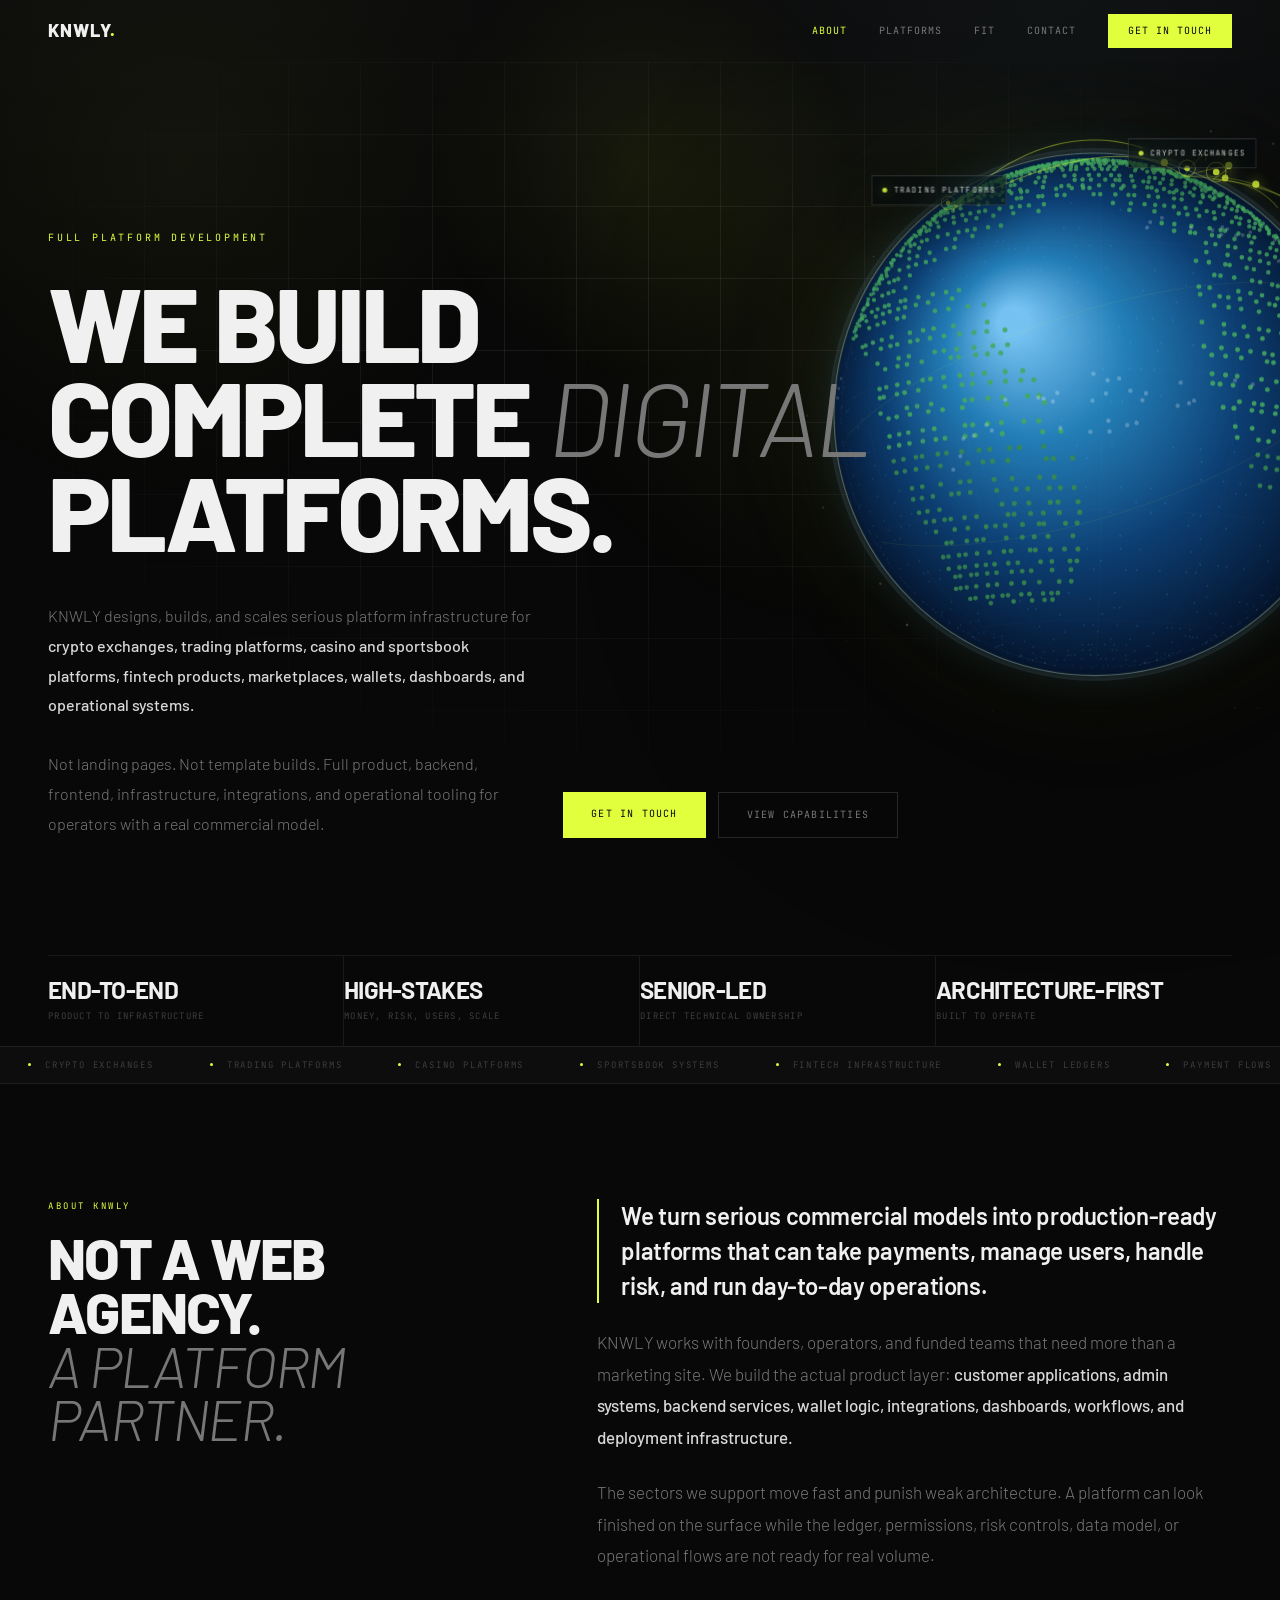
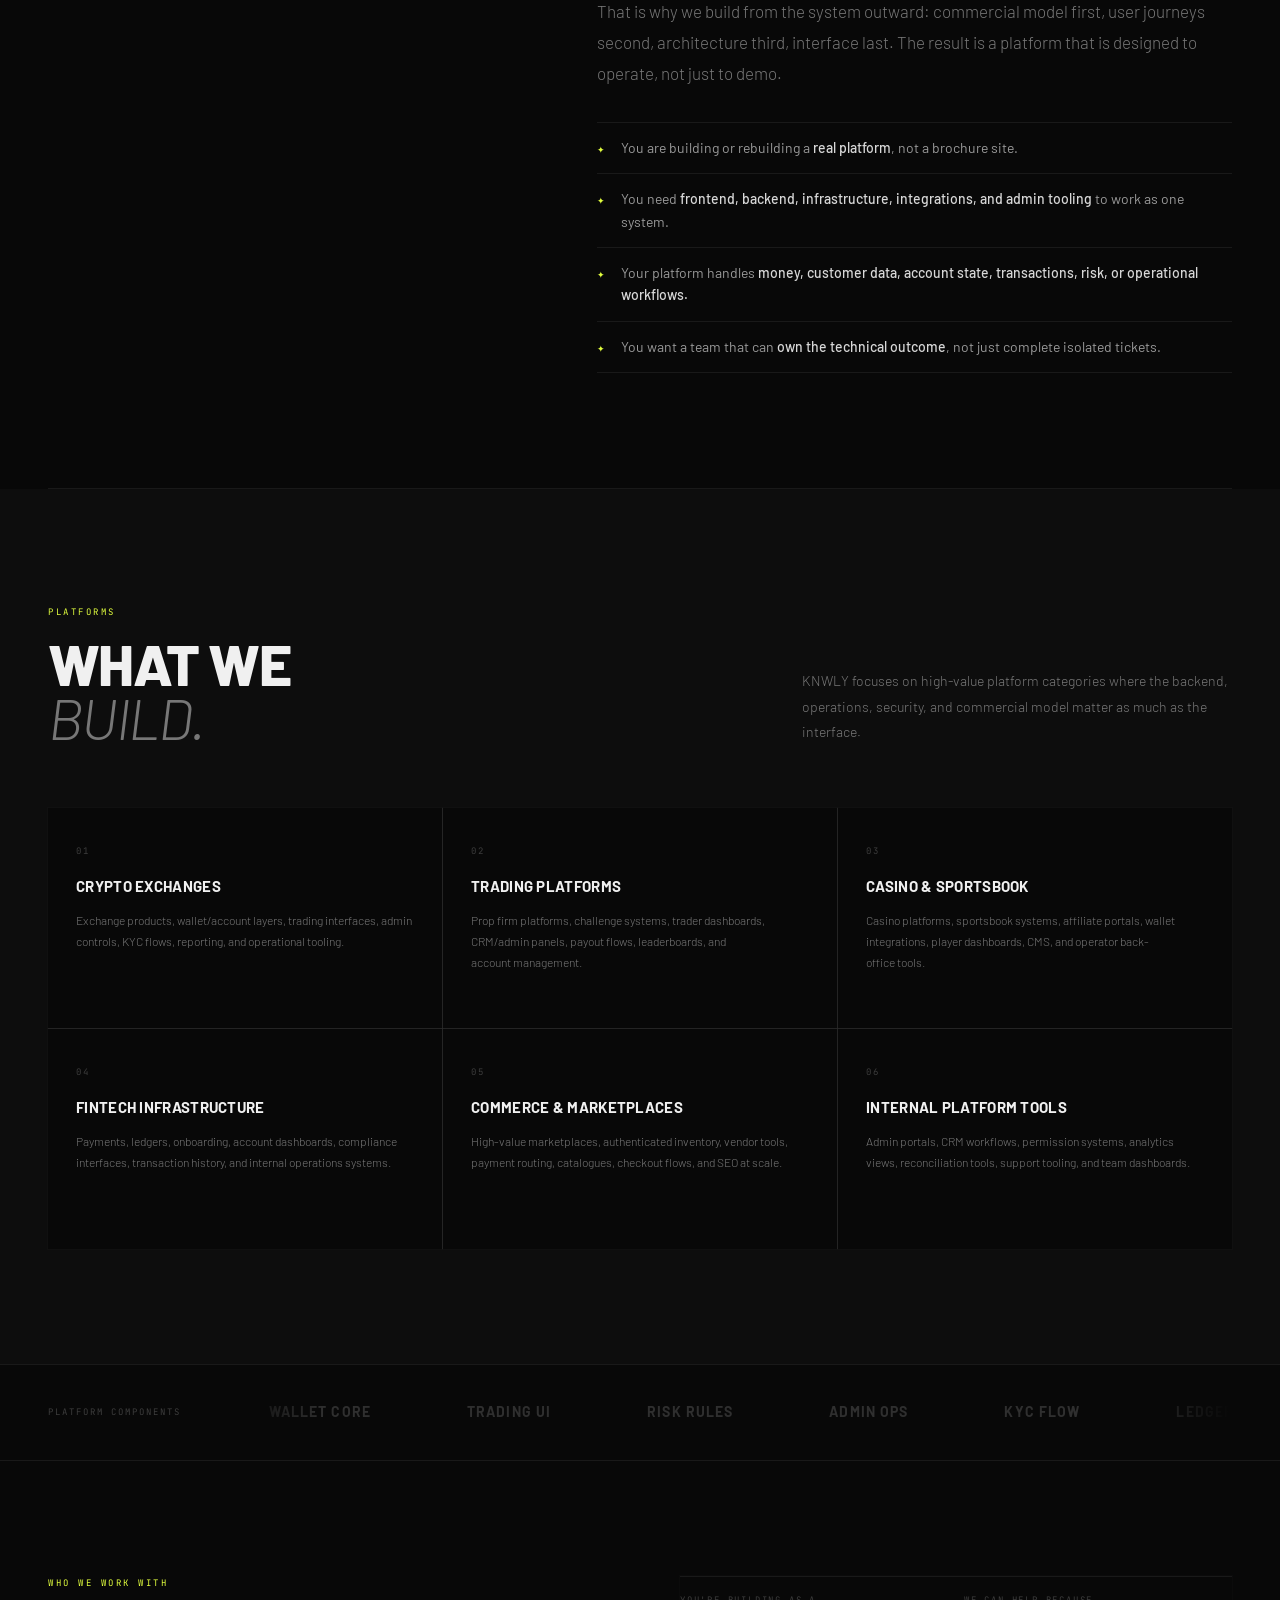
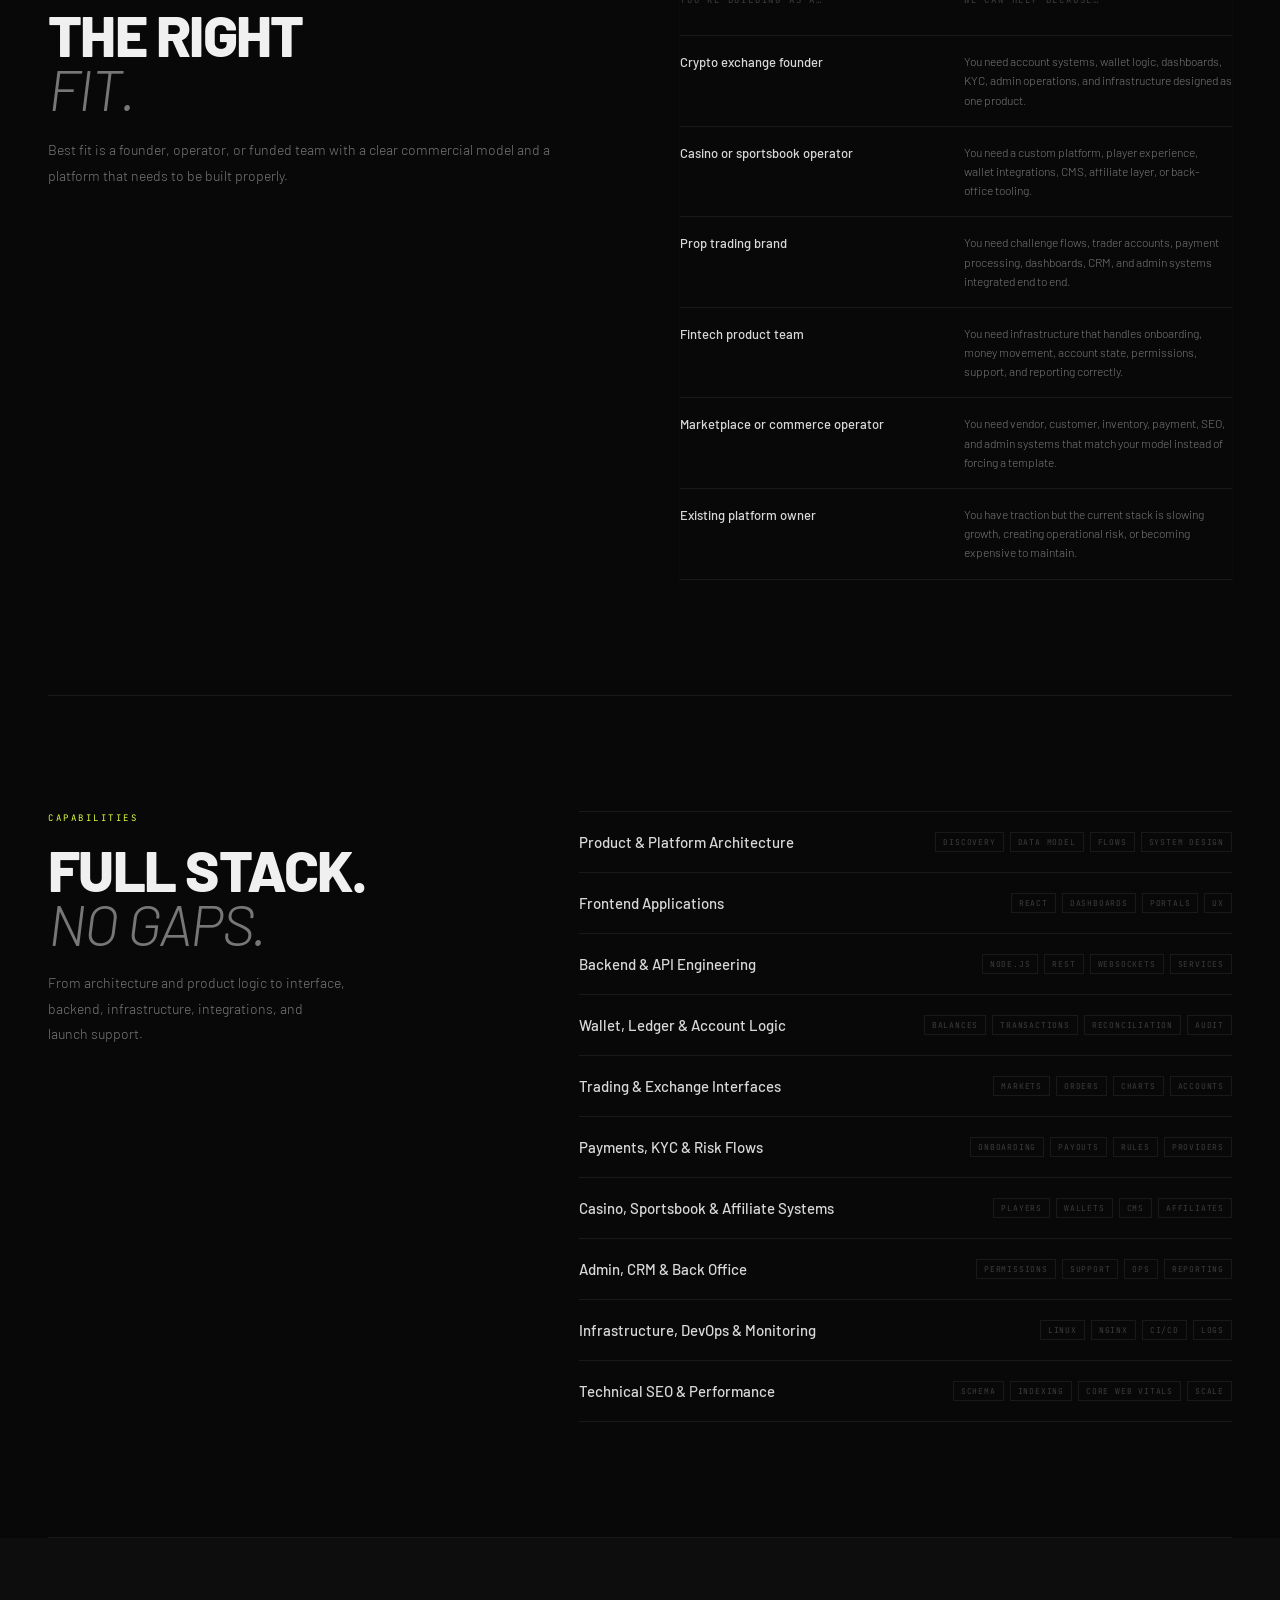
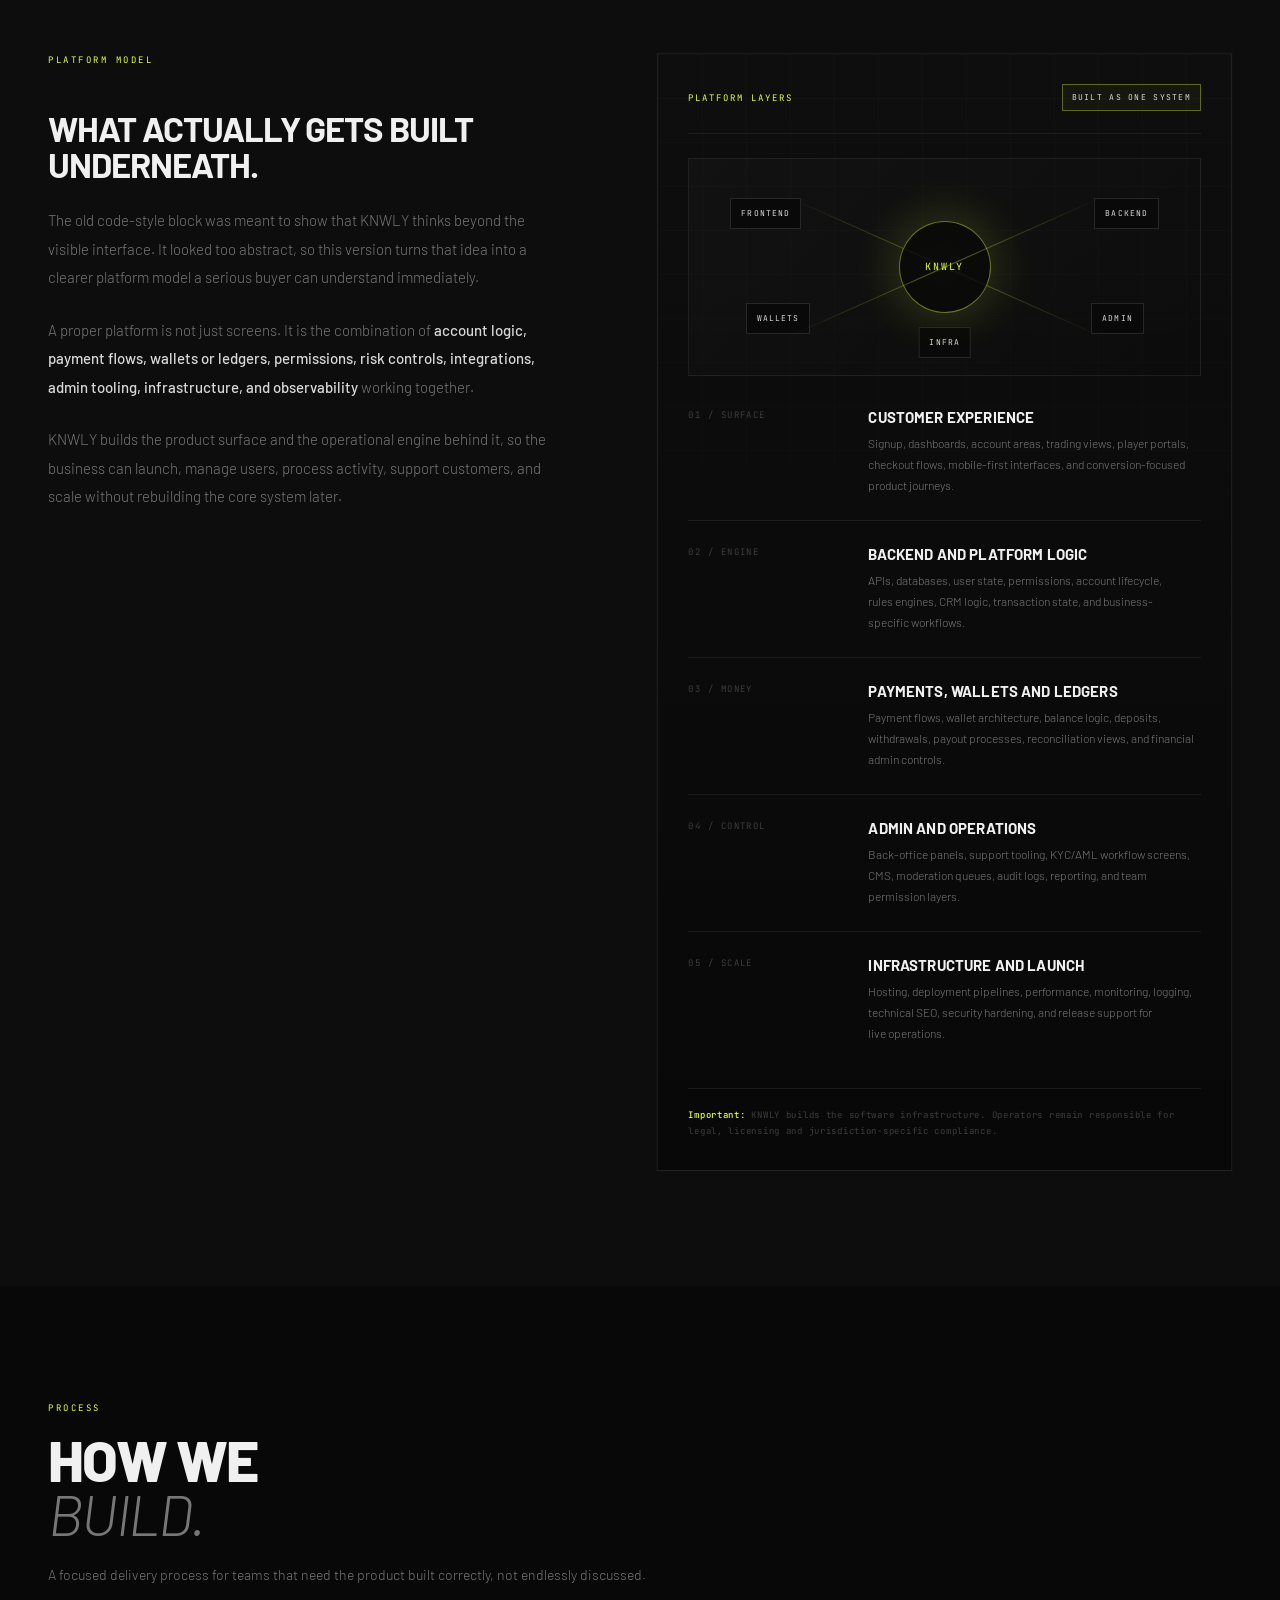
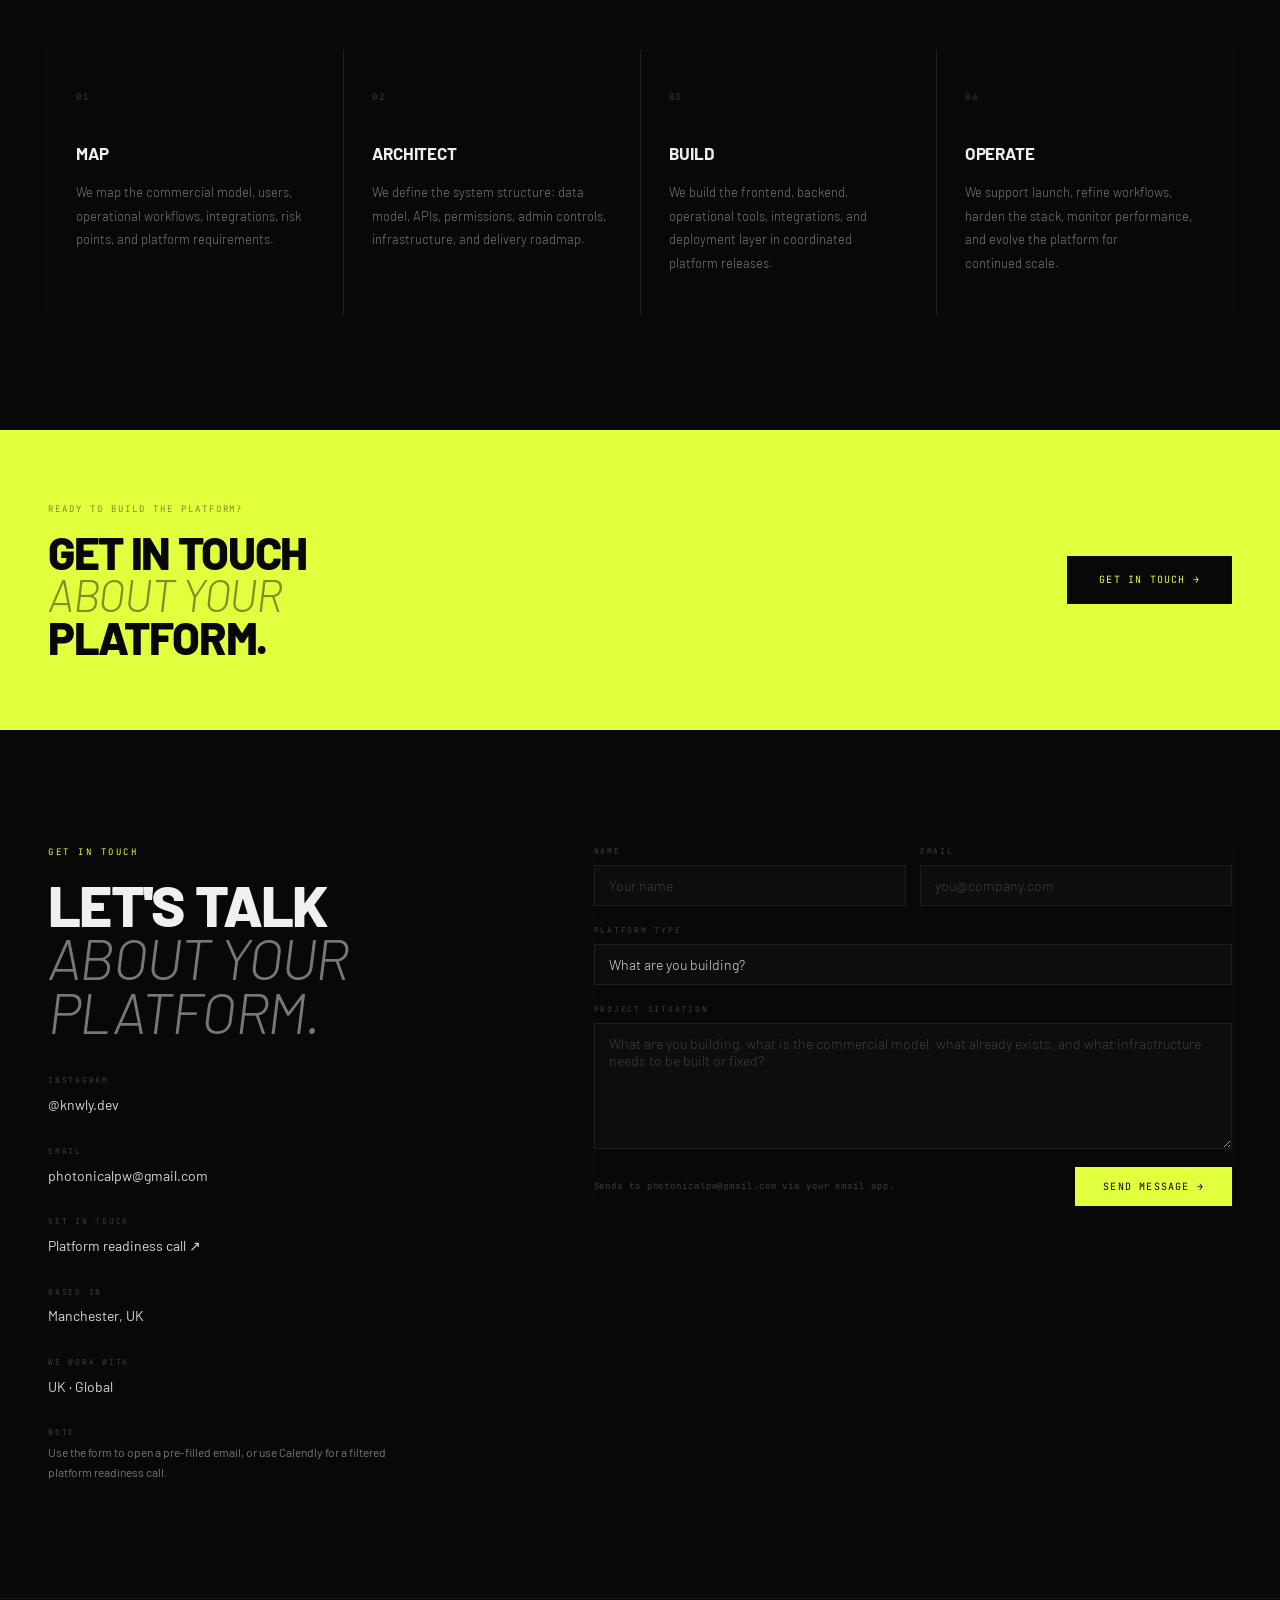
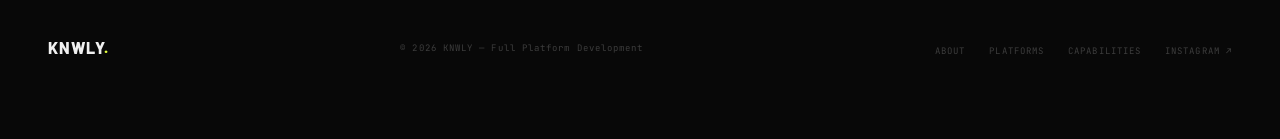
==== index.html @ 62c98a24 "Add files via upload" ====
<!DOCTYPE html>
<html lang="en">
<head>
  <!-- SEO domain default: https://knwly.dev/. If the final domain changes, update canonical, og:url, robots.txt, and sitemap.xml. -->
  <meta charset="UTF-8" />
  <meta name="viewport" content="width=device-width, initial-scale=1.0" />
  <title>KNWLY | Full Platform Development for Crypto, Trading, Casino & Fintech</title>
  <meta name="description" content="KNWLY builds complete digital platforms for crypto exchanges, trading brands, casino operators, fintech teams, marketplaces, wallets and admin systems." />
  <meta name="keywords" content="platform development, crypto exchange development, trading platform development, casino platform development, sportsbook platform development, fintech infrastructure, wallet systems, admin systems, marketplace development, UK platform studio" />
  <meta name="author" content="KNWLY" />
  <meta name="robots" content="index, follow, max-image-preview:large" />
  <meta name="referrer" content="strict-origin-when-cross-origin" />
  <link rel="canonical" href="https://knwly.dev/" />

  <meta property="og:site_name" content="KNWLY" />
  <meta property="og:title" content="KNWLY | Full Platform Development" />
  <meta property="og:description" content="KNWLY builds complete digital platforms for crypto exchanges, trading brands, casino operators, fintech teams, marketplaces, wallets and admin systems." />
  <meta property="og:type" content="website" />
  <meta property="og:url" content="https://knwly.dev/" />
  <meta property="og:locale" content="en_GB" />
  <meta property="og:image" content="https://knwly.dev/assets/knwly-og-image.png" />
  <meta property="og:image:secure_url" content="https://knwly.dev/assets/knwly-og-image.png" />
  <meta property="og:image:width" content="1200" />
  <meta property="og:image:height" content="630" />
  <meta property="og:image:alt" content="KNWLY — full platform development for crypto, trading, casino and fintech platforms" />

  <meta name="twitter:card" content="summary_large_image" />
  <meta name="twitter:title" content="KNWLY | Full Platform Development" />
  <meta name="twitter:description" content="KNWLY builds complete digital platforms for crypto exchanges, trading brands, casino operators, fintech teams, marketplaces, wallets and admin systems." />
  <meta name="twitter:image" content="https://knwly.dev/assets/knwly-og-image.png" />

  <meta name="theme-color" content="#080808" />
  <meta name="msapplication-TileColor" content="#080808" />
  <link rel="icon" href="/assets/favicon.ico" sizes="any" />
  <link rel="icon" type="image/png" sizes="16x16" href="/assets/favicon-16x16.png" />
  <link rel="icon" type="image/png" sizes="32x32" href="/assets/favicon-32x32.png" />
  <link rel="apple-touch-icon" sizes="180x180" href="/assets/apple-touch-icon.png" />
  <link rel="manifest" href="/site.webmanifest" />
  <script type="application/ld+json">
{
  "@context": "https://schema.org",
  "@graph": [
    {
      "@type": "Organization",
      "@id": "https://knwly.dev/#organization",
      "name": "KNWLY",
      "url": "https://knwly.dev/",
      "logo": "https://knwly.dev/assets/knwly-og-icon.png",
      "image": "https://knwly.dev/assets/knwly-og-image.png",
      "email": "photonicalpw@gmail.com",
      "sameAs": [
        "https://www.instagram.com/knwly.dev/"
      ],
      "contactPoint": [
        {
          "@type": "ContactPoint",
          "email": "photonicalpw@gmail.com",
          "contactType": "sales",
          "areaServed": [
            "GB",
            "Worldwide"
          ],
          "availableLanguage": [
            "en"
          ]
        }
      ]
    },
    {
      "@type": "WebSite",
      "@id": "https://knwly.dev/#website",
      "name": "KNWLY",
      "url": "https://knwly.dev/",
      "publisher": {
        "@id": "https://knwly.dev/#organization"
      },
      "inLanguage": "en-GB"
    },
    {
      "@type": "ProfessionalService",
      "@id": "https://knwly.dev/#service",
      "name": "KNWLY Platform Development",
      "url": "https://knwly.dev/",
      "image": "https://knwly.dev/assets/knwly-og-image.png",
      "email": "photonicalpw@gmail.com",
      "areaServed": [
        "United Kingdom",
        "Global"
      ],
      "description": "KNWLY builds complete digital platforms for crypto exchanges, trading brands, casino operators, fintech teams, marketplaces, wallets and admin systems.",
      "provider": {
        "@id": "https://knwly.dev/#organization"
      },
      "serviceType": [
        "Crypto exchange development",
        "Trading platform development",
        "Casino and sportsbook platform development",
        "Fintech infrastructure development",
        "Marketplace platform development",
        "Wallet and payment platform development",
        "Admin and operations system development"
      ],
      "hasOfferCatalog": {
        "@type": "OfferCatalog",
        "name": "Platform development services",
        "itemListElement": [
          {
            "@type": "Offer",
            "itemOffered": {
              "@type": "Service",
              "name": "Crypto exchange platform development"
            }
          },
          {
            "@type": "Offer",
            "itemOffered": {
              "@type": "Service",
              "name": "Trading and prop platform development"
            }
          },
          {
            "@type": "Offer",
            "itemOffered": {
              "@type": "Service",
              "name": "Casino, sportsbook and iGaming platform development"
            }
          },
          {
            "@type": "Offer",
            "itemOffered": {
              "@type": "Service",
              "name": "Fintech infrastructure and wallet systems"
            }
          },
          {
            "@type": "Offer",
            "itemOffered": {
              "@type": "Service",
              "name": "Marketplace, admin and operations systems"
            }
          }
        ]
      }
    }
  ]
}
  </script>
  <link rel="preconnect" href="https://fonts.googleapis.com" />
  <link rel="preconnect" href="https://fonts.gstatic.com" crossorigin />
  <link href="https://fonts.googleapis.com/css2?family=Barlow:ital,wght@0,300;0,400;0,500;0,600;0,700;0,800;0,900;1,300;1,700;1,900&family=JetBrains+Mono:wght@300;400;500&display=swap" rel="stylesheet" />
  <style>
    *, *::before, *::after { box-sizing: border-box; margin: 0; padding: 0; }

    :root {
      --bg:       #080808;
      --surf:     #0d0d0d;
      --card:     #111;
      --b:        rgba(255,255,255,0.07);
      --bhi:      rgba(255,255,255,0.13);
      --muted:    #3d3d3d;
      --dim:      #777;
      --body:     #999;
      --text:     #d8d8d8;
      --white:    #f0f0f0;
      --accent:   #e2ff3e;
      --danger:   #f87171;
      --sans:     'Barlow', system-ui, -apple-system, BlinkMacSystemFont, 'Segoe UI', sans-serif;
      --mono:     'JetBrains Mono', ui-monospace, SFMono-Regular, Consolas, monospace;
      --ease:     cubic-bezier(0.16, 1, 0.3, 1);
    }

    html { scroll-behavior: smooth; }

    body {
      background: var(--bg);
      color: var(--body);
      font-family: var(--sans);
      font-size: 16px;
      line-height: 1.6;
      overflow-x: hidden;
      -webkit-font-smoothing: antialiased;
      text-rendering: optimizeLegibility;
    }

    ::selection { background: var(--accent); color: var(--bg); }
    ::-webkit-scrollbar { width: 2px; }
    ::-webkit-scrollbar-track { background: transparent; }
    ::-webkit-scrollbar-thumb { background: var(--muted); }

    a { color: inherit; }


    /* NAV */
    nav {
      position: fixed;
      inset: 0 0 auto 0;
      z-index: 200;
      height: 62px;
      display: flex;
      align-items: center;
      justify-content: space-between;
      padding: 0 48px;
      transition: background 0.5s var(--ease), border-color 0.5s var(--ease), backdrop-filter 0.5s;
      border-bottom: 1px solid transparent;
    }

    nav.solid {
      background: rgba(8,8,8,0.92);
      backdrop-filter: blur(20px);
      -webkit-backdrop-filter: blur(20px);
      border-bottom-color: var(--b);
    }

    .logo {
      font-weight: 800;
      font-size: 18px;
      letter-spacing: 0.06em;
      color: var(--white);
      text-decoration: none;
      text-transform: uppercase;
    }

    .logo-dot { color: var(--accent); }

    .nav-links {
      display: flex;
      align-items: center;
      gap: 32px;
    }

    .nl {
      font-family: var(--mono);
      font-size: 10px;
      letter-spacing: 0.1em;
      text-transform: uppercase;
      color: var(--dim);
      text-decoration: none;
      transition: color 0.25s;
    }

    .nl:hover,
    .nl:focus-visible { color: var(--text); }

    .nl-cta {
      color: var(--bg);
      background: var(--accent);
      padding: 9px 20px;
      font-family: var(--mono);
      font-size: 10px;
      letter-spacing: 0.1em;
      text-transform: uppercase;
      text-decoration: none;
      transition: opacity 0.2s, transform 0.3s var(--ease);
    }

    .nl-cta:hover,
    .nl-cta:focus-visible { opacity: 0.82; transform: translateY(-1px); }

    /* HERO */
    #hero {
      min-height: 100svh;
      display: flex;
      flex-direction: column;
      justify-content: flex-end;
      padding: 0 48px;
      position: relative;
      overflow: hidden;
    }

    #hero::after {
      content: '';
      position: absolute;
      inset: 0;
      background-image:
        linear-gradient(var(--b) 1px, transparent 1px),
        linear-gradient(90deg, var(--b) 1px, transparent 1px);
      background-size: 72px 72px;
      mask-image: radial-gradient(ellipse 70% 60% at 50% 30%, black 20%, transparent 75%);
      -webkit-mask-image: radial-gradient(ellipse 70% 60% at 50% 30%, black 20%, transparent 75%);
      pointer-events: none;
    }

    .hero-glow {
      position: absolute;
      width: 700px;
      height: 700px;
      top: -100px;
      left: 50%;
      transform: translateX(-20%);
      background: radial-gradient(circle, rgba(226,255,62,0.055) 0%, transparent 65%);
      pointer-events: none;
      animation: glowBreathe 7s ease-in-out infinite;
    }

    @keyframes glowBreathe {
      0%, 100% { transform: translateX(-20%) scale(1); opacity: 1; }
      50% { transform: translateX(-20%) scale(1.12); opacity: 0.7; }
    }

    .hero-body {
      position: relative;
      z-index: 1;
      padding-bottom: 72px;
    }

    .h-eyebrow {
      font-family: var(--mono);
      font-size: 10px;
      letter-spacing: 0.28em;
      text-transform: uppercase;
      color: var(--accent);
      margin-bottom: 28px;
      opacity: 0;
      animation: slideUp 0.9s 0.15s var(--ease) forwards;
    }

    .h-headline {
      max-width: 1200px;
      font-weight: 800;
      font-size: clamp(50px, 8.2vw, 122px);
      line-height: 0.9;
      letter-spacing: -0.035em;
      color: var(--white);
      text-transform: uppercase;
      opacity: 0;
      animation: slideUp 1s 0.28s var(--ease) forwards;
    }

    .h-headline em {
      font-style: italic;
      font-weight: 300;
      color: var(--dim);
    }

    .h-sub-row {
      display: flex;
      align-items: flex-end;
      justify-content: space-between;
      gap: 48px;
      margin-top: 44px;
      opacity: 0;
      animation: slideUp 1s 0.44s var(--ease) forwards;
    }

    .h-sub {
      max-width: 610px;
      font-size: 16px;
      font-weight: 300;
      line-height: 1.85;
      color: var(--dim);
    }

    .h-sub strong { color: var(--text); font-weight: 500; }

    .h-actions {
      display: flex;
      gap: 12px;
      flex-shrink: 0;
    }

    .btn-primary,
    .btn-ghost,
    .btn-dark {
      font-family: var(--mono);
      font-size: 10px;
      letter-spacing: 0.12em;
      text-transform: uppercase;
      text-decoration: none;
      white-space: nowrap;
      transition: opacity 0.2s, transform 0.3s var(--ease), border-color 0.25s, color 0.25s;
    }

    .btn-primary {
      background: var(--accent);
      color: var(--bg);
      padding: 14px 28px;
    }

    .btn-primary:hover,
    .btn-primary:focus-visible { opacity: 0.85; transform: translateY(-2px); }

    .btn-ghost {
      border: 1px solid var(--bhi);
      color: var(--dim);
      padding: 14px 28px;
    }

    .btn-ghost:hover,
    .btn-ghost:focus-visible { border-color: var(--muted); color: var(--text); transform: translateY(-2px); }

    .hero-stats {
      display: grid;
      grid-template-columns: repeat(4, 1fr);
      border-top: 1px solid var(--b);
      margin-top: 56px;
      position: relative;
      z-index: 1;
      opacity: 0;
      animation: fadeIn 1.2s 0.7s var(--ease) forwards;
    }

    .hstat {
      padding: 22px 22px 22px 0;
      border-right: 1px solid var(--b);
    }

    .hstat:last-child { border-right: none; }

    .hstat-n {
      font-weight: 700;
      font-size: 24px;
      letter-spacing: -0.03em;
      color: var(--white);
      line-height: 1;
      text-transform: uppercase;
    }

    .hstat-l {
      font-family: var(--mono);
      font-size: 9px;
      letter-spacing: 0.14em;
      text-transform: uppercase;
      color: var(--muted);
      margin-top: 7px;
    }

    /* TICKER */
    .ticker {
      overflow: hidden;
      border-top: 1px solid var(--b);
      border-bottom: 1px solid var(--b);
      background: var(--surf);
      padding: 11px 0;
    }

    .ticker-track {
      display: flex;
      width: max-content;
      animation: ticker 28s linear infinite;
    }

    .ticker-track:hover { animation-play-state: paused; }

    .ti {
      display: inline-flex;
      align-items: center;
      gap: 14px;
      padding: 0 28px;
      font-family: var(--mono);
      font-size: 9px;
      letter-spacing: 0.2em;
      text-transform: uppercase;
      color: var(--muted);
      white-space: nowrap;
    }

    .ti-dot {
      width: 3px;
      height: 3px;
      background: var(--accent);
      border-radius: 50%;
      flex-shrink: 0;
    }

    /* SHARED */
    .section { padding: 112px 48px; }
    .linesep { height: 1px; background: var(--b); margin: 0 48px; }

    .label {
      font-family: var(--mono);
      font-size: 9px;
      letter-spacing: 0.28em;
      text-transform: uppercase;
      color: var(--accent);
      margin-bottom: 18px;
    }

    .h2 {
      font-weight: 800;
      font-size: clamp(34px, 4.5vw, 68px);
      line-height: 0.93;
      letter-spacing: -0.03em;
      color: var(--white);
      text-transform: uppercase;
    }

    .h2 em { font-style: italic; font-weight: 300; color: var(--dim); }
    .h2 .hi { color: var(--accent); }

    .section-lead {
      max-width: 520px;
      font-size: 14px;
      font-weight: 300;
      line-height: 1.85;
      color: var(--dim);
    }

    .section-lead strong { color: var(--text); font-weight: 500; }

    .rv {
      opacity: 0;
      transform: translateY(22px);
      transition: opacity 0.85s var(--ease), transform 0.85s var(--ease);
    }

    .rv.in { opacity: 1; transform: none; }

    /* ABOUT */
    #about {
      display: grid;
      grid-template-columns: 5fr 7fr;
      gap: 96px;
      align-items: start;
    }

    .about-sticky,
    .cap-sticky { position: sticky; top: 88px; }

    .about-body { display: flex; flex-direction: column; gap: 20px; }

    .about-p {
      font-size: 17px;
      font-weight: 300;
      line-height: 1.85;
      color: var(--dim);
    }

    .about-p strong { color: var(--text); font-weight: 500; }

    .about-pull {
      font-size: clamp(18px, 2vw, 24px);
      font-weight: 600;
      line-height: 1.45;
      color: var(--white);
      letter-spacing: -0.015em;
      border-left: 2px solid var(--accent);
      padding-left: 22px;
    }

    .qual-list {
      display: flex;
      flex-direction: column;
      margin-top: 8px;
      border-top: 1px solid var(--b);
    }

    .qual-item {
      display: flex;
      align-items: baseline;
      gap: 16px;
      padding: 14px 0;
      border-bottom: 1px solid var(--b);
    }

    .qual-tick {
      font-family: var(--mono);
      font-size: 9px;
      color: var(--accent);
      flex-shrink: 0;
      margin-top: 2px;
    }

    .qual-text {
      font-size: 14px;
      font-weight: 400;
      color: var(--body);
      line-height: 1.6;
    }

    .qual-text strong { color: var(--text); font-weight: 500; }

    /* SECTORS */
    #sectors { background: var(--surf); }

    .sectors-head {
      display: flex;
      justify-content: space-between;
      align-items: flex-end;
      gap: 48px;
      margin-bottom: 56px;
    }

    .sectors-intro {
      max-width: 430px;
      font-size: 14px;
      font-weight: 300;
      line-height: 1.8;
      color: var(--dim);
    }

    .sectors-grid {
      display: grid;
      grid-template-columns: repeat(3, 1fr);
      gap: 1px;
      background: var(--b);
    }

    .sc {
      background: var(--bg);
      min-height: 220px;
      padding: 36px 28px 32px;
      display: flex;
      flex-direction: column;
      gap: 12px;
      position: relative;
      overflow: hidden;
      transition: background 0.35s var(--ease);
    }

    .sc::after {
      content: '';
      position: absolute;
      bottom: 0;
      left: 0;
      right: 0;
      height: 1px;
      background: var(--accent);
      transform: scaleX(0);
      transform-origin: left;
      transition: transform 0.5s var(--ease);
    }

    .sc:hover { background: var(--card); }
    .sc:hover::after { transform: scaleX(1); }

    .sc-num {
      font-family: var(--mono);
      font-size: 9px;
      letter-spacing: 0.18em;
      color: var(--muted);
    }

    .sc-name {
      font-weight: 700;
      font-size: 15px;
      letter-spacing: 0.02em;
      text-transform: uppercase;
      color: var(--white);
      margin-top: 4px;
    }

    .sc-desc {
      font-size: 12px;
      font-weight: 300;
      color: var(--dim);
      line-height: 1.75;
    }

    /* PLATFORM BAND */
    .partners-band {
      padding: 36px 48px;
      display: flex;
      align-items: center;
      gap: 40px;
      overflow: hidden;
      border-top: 1px solid var(--b);
      border-bottom: 1px solid var(--b);
    }

    .partners-lbl {
      font-family: var(--mono);
      font-size: 9px;
      letter-spacing: 0.22em;
      text-transform: uppercase;
      color: var(--muted);
      white-space: nowrap;
      flex-shrink: 0;
    }

    .partners-wrap {
      flex: 1;
      overflow: hidden;
      mask-image: linear-gradient(to right, transparent, black 10%, black 90%, transparent);
      -webkit-mask-image: linear-gradient(to right, transparent, black 10%, black 90%, transparent);
    }

    .partners-track {
      display: flex;
      align-items: center;
      width: max-content;
      animation: ticker 22s linear infinite;
    }

    .partners-track:hover { animation-play-state: paused; }

    .plogo {
      font-weight: 700;
      font-size: 14px;
      letter-spacing: 0.08em;
      text-transform: uppercase;
      color: rgba(255,255,255,0.16);
      padding: 0 48px;
      white-space: nowrap;
      cursor: default;
    }

    /* WHO */
    #who {
      display: grid;
      grid-template-columns: 1fr 1fr;
      gap: 80px;
      align-items: start;
    }

    .who-content { width: 100%; }

    .who-table {
      display: flex;
      flex-direction: column;
      border-top: 1px solid var(--b);
    }

    .who-row {
      display: grid;
      grid-template-columns: 1fr 1fr;
      gap: 16px;
      padding: 16px 0;
      border-bottom: 1px solid var(--b);
      transition: padding-left 0.3s var(--ease);
    }

    .who-row:hover { padding-left: 8px; }

    .who-trigger {
      font-size: 13px;
      font-weight: 500;
      color: var(--text);
    }

    .who-reason {
      font-size: 12px;
      font-weight: 300;
      color: var(--dim);
      line-height: 1.6;
    }

    .who-heading {
      font-family: var(--mono);
      font-size: 9px;
      letter-spacing: 0.2em;
      text-transform: uppercase;
      color: var(--muted);
      padding-bottom: 12px;
    }

    /* CAPABILITIES */
    #capabilities {
      display: grid;
      grid-template-columns: 4fr 6fr;
      gap: 96px;
      align-items: start;
    }

    .cap-list { border-top: 1px solid var(--b); }

    .cap-item {
      display: flex;
      align-items: center;
      justify-content: space-between;
      gap: 24px;
      padding: 18px 0;
      border-bottom: 1px solid var(--b);
      transition: padding-left 0.3s var(--ease);
      cursor: default;
    }

    .cap-item:hover { padding-left: 10px; }
    .cap-item:hover .cap-name { color: var(--white); }

    .cap-name {
      font-size: 15px;
      font-weight: 500;
      color: var(--text);
      transition: color 0.25s;
    }

    .cap-tags {
      display: flex;
      gap: 6px;
      flex-wrap: wrap;
      justify-content: flex-end;
      max-width: 360px;
    }

    .ctag {
      font-family: var(--mono);
      font-size: 8px;
      letter-spacing: 0.1em;
      text-transform: uppercase;
      color: var(--muted);
      border: 1px solid var(--b);
      padding: 3px 7px;
    }

    /* INSIGHT */
    #insight { background: var(--surf); }

    .insight-grid {
      display: grid;
      grid-template-columns: 0.95fr 1.05fr;
      gap: 80px;
      align-items: start;
    }

    .insight-body { display: flex; flex-direction: column; gap: 18px; }

    .insight-p {
      font-size: 15px;
      font-weight: 300;
      line-height: 1.9;
      color: var(--dim);
    }

    .insight-p strong { color: var(--text); font-weight: 500; }

    .insight-pull {
      font-weight: 700;
      font-size: clamp(22px, 2.7vw, 40px);
      line-height: 1.05;
      letter-spacing: -0.03em;
      color: var(--white);
      text-transform: uppercase;
    }

    .model-panel {
      border: 1px solid var(--b);
      background:
        linear-gradient(180deg, rgba(255,255,255,0.025), transparent),
        var(--bg);
      padding: 30px;
      position: relative;
      overflow: hidden;
    }

    .model-panel::before {
      content: '';
      position: absolute;
      inset: 0;
      background-image:
        linear-gradient(var(--b) 1px, transparent 1px),
        linear-gradient(90deg, var(--b) 1px, transparent 1px);
      background-size: 44px 44px;
      opacity: 0.25;
      mask-image: linear-gradient(to bottom, black, transparent 70%);
      -webkit-mask-image: linear-gradient(to bottom, black, transparent 70%);
      pointer-events: none;
    }

    .model-top {
      position: relative;
      z-index: 1;
      display: flex;
      align-items: center;
      justify-content: space-between;
      gap: 24px;
      padding-bottom: 22px;
      border-bottom: 1px solid var(--b);
      margin-bottom: 8px;
    }

    .model-title {
      font-family: var(--mono);
      font-size: 9px;
      letter-spacing: 0.22em;
      text-transform: uppercase;
      color: var(--accent);
    }

    .model-status {
      font-family: var(--mono);
      font-size: 8px;
      letter-spacing: 0.16em;
      text-transform: uppercase;
      color: var(--text);
      border: 1px solid rgba(226,255,62,0.35);
      padding: 6px 9px;
      background: rgba(226,255,62,0.04);
    }

    .model-list {
      position: relative;
      z-index: 1;
      display: grid;
      gap: 0;
    }

    .model-row {
      display: grid;
      grid-template-columns: 150px 1fr;
      gap: 24px;
      padding: 20px 0;
      border-bottom: 1px solid var(--b);
    }

    .model-row:last-child { border-bottom: none; }

    .model-index {
      font-family: var(--mono);
      font-size: 9px;
      letter-spacing: 0.16em;
      text-transform: uppercase;
      color: var(--muted);
    }

    .model-copy h3 {
      font-size: 15px;
      line-height: 1.2;
      text-transform: uppercase;
      letter-spacing: 0.01em;
      color: var(--white);
      margin-bottom: 7px;
    }

    .model-copy p {
      font-size: 12px;
      font-weight: 300;
      line-height: 1.75;
      color: var(--dim);
    }

    .model-note {
      position: relative;
      z-index: 1;
      margin-top: 20px;
      padding-top: 18px;
      border-top: 1px solid var(--b);
      font-family: var(--mono);
      font-size: 9px;
      line-height: 1.8;
      letter-spacing: 0.08em;
      color: var(--muted);
    }

    .model-note strong { color: var(--accent); font-weight: 500; }

    /* PROCESS */
    .process-grid {
      display: grid;
      grid-template-columns: repeat(4, 1fr);
      gap: 1px;
      background: var(--b);
      margin-top: 56px;
    }

    .ps {
      background: var(--bg);
      padding: 40px 28px;
      transition: background 0.35s var(--ease);
    }

    .ps:hover { background: var(--card); }

    .ps-n {
      font-family: var(--mono);
      font-size: 9px;
      letter-spacing: 0.2em;
      color: var(--muted);
      margin-bottom: 36px;
    }

    .ps-title {
      font-weight: 700;
      font-size: 17px;
      color: var(--white);
      text-transform: uppercase;
      letter-spacing: -0.01em;
      margin-bottom: 14px;
    }

    .ps-body {
      font-size: 13px;
      font-weight: 300;
      color: var(--dim);
      line-height: 1.8;
    }

    /* CTA */
    #cta {
      background: var(--accent);
      padding: 72px 48px;
      display: flex;
      align-items: center;
      justify-content: space-between;
      gap: 40px;
    }

    .cta-kicker {
      font-family: var(--mono);
      font-size: 9px;
      letter-spacing: 0.22em;
      text-transform: uppercase;
      color: rgba(0,0,0,0.45);
      margin-bottom: 14px;
    }

    .cta-h {
      font-weight: 800;
      font-size: clamp(26px, 3.5vw, 52px);
      line-height: 0.95;
      letter-spacing: -0.03em;
      color: var(--bg);
      text-transform: uppercase;
    }

    .cta-h em { font-style: italic; font-weight: 300; opacity: 0.45; }

    .btn-dark {
      color: var(--accent);
      background: var(--bg);
      padding: 16px 32px;
      flex-shrink: 0;
    }

    .btn-dark:hover,
    .btn-dark:focus-visible { opacity: 0.85; transform: translateY(-2px); }

    /* CONTACT */
    #contact {
      display: grid;
      grid-template-columns: 5fr 7fr;
      gap: 96px;
    }

    .contact-meta {
      display: flex;
      flex-direction: column;
      gap: 28px;
      margin-top: 36px;
    }

    .cm-label {
      font-family: var(--mono);
      font-size: 8px;
      letter-spacing: 0.22em;
      text-transform: uppercase;
      color: var(--muted);
      margin-bottom: 4px;
    }

    .cm-val {
      font-size: 14px;
      color: var(--text);
      text-decoration: none;
      transition: color 0.2s;
    }

    .cm-val:hover,
    .cm-val:focus-visible { color: var(--accent); }

    .contact-note {
      display: block;
      max-width: 360px;
      font-size: 12px;
      color: var(--dim);
      line-height: 1.65;
    }

    .form { display: flex; flex-direction: column; gap: 18px; }

    .frow { display: grid; grid-template-columns: 1fr 1fr; gap: 14px; }

    .ff { display: flex; flex-direction: column; gap: 7px; }

    .ff label {
      font-family: var(--mono);
      font-size: 8px;
      letter-spacing: 0.22em;
      text-transform: uppercase;
      color: var(--muted);
    }

    .ff input,
    .ff textarea,
    .ff select {
      background: var(--surf);
      border: 1px solid var(--b);
      color: var(--text);
      font-family: var(--sans);
      font-weight: 300;
      font-size: 14px;
      padding: 11px 14px;
      outline: none;
      -webkit-appearance: none;
      appearance: none;
      transition: border-color 0.25s var(--ease);
      border-radius: 0;
    }

    .ff input:focus,
    .ff textarea:focus,
    .ff select:focus { border-color: rgba(226,255,62,0.5); }

    .ff input::placeholder,
    .ff textarea::placeholder { color: var(--muted); }

    .ff textarea { min-height: 126px; resize: vertical; }

    .is-invalid { border-color: rgba(248,113,113,0.65) !important; }

    .error-text {
      display: none;
      font-family: var(--mono);
      font-size: 8px;
      letter-spacing: 0.08em;
      color: var(--danger);
      text-transform: uppercase;
    }

    .error-text.on { display: block; }

    .form-foot {
      display: flex;
      align-items: center;
      justify-content: space-between;
      gap: 16px;
    }

    .form-note {
      font-family: var(--mono);
      font-size: 9px;
      letter-spacing: 0.1em;
      color: var(--muted);
    }

    .submit-btn {
      font-family: var(--mono);
      font-size: 10px;
      letter-spacing: 0.12em;
      text-transform: uppercase;
      color: var(--bg);
      background: var(--accent);
      border: none;
      padding: 13px 28px;
      cursor: pointer;
      transition: opacity 0.2s, transform 0.3s var(--ease);
    }

    .submit-btn:hover,
    .submit-btn:focus-visible { opacity: 0.85; transform: translateY(-2px); }

    /* FOOTER */
    footer {
      border-top: 1px solid var(--b);
      padding: 36px 48px;
      display: flex;
      align-items: center;
      justify-content: space-between;
      gap: 24px;
    }

    .f-logo {
      font-weight: 800;
      font-size: 16px;
      letter-spacing: 0.06em;
      color: var(--white);
      text-transform: uppercase;
    }

    .f-copy {
      font-family: var(--mono);
      font-size: 9px;
      letter-spacing: 0.12em;
      color: var(--muted);
    }

    .f-links {
      display: flex;
      gap: 24px;
      list-style: none;
      flex-wrap: wrap;
      justify-content: center;
    }

    .f-links a {
      font-family: var(--mono);
      font-size: 9px;
      letter-spacing: 0.12em;
      text-transform: uppercase;
      color: var(--muted);
      text-decoration: none;
      transition: color 0.2s;
    }

    .f-links a:hover,
    .f-links a:focus-visible { color: var(--text); }

    /* TOAST */
    #toast {
      position: fixed;
      bottom: 32px;
      right: 48px;
      background: var(--surf);
      border: 1px solid rgba(226,255,62,0.4);
      color: var(--accent);
      font-family: var(--mono);
      font-size: 10px;
      letter-spacing: 0.12em;
      padding: 12px 22px;
      opacity: 0;
      transform: translateY(10px);
      transition: opacity 0.4s var(--ease), transform 0.4s var(--ease);
      pointer-events: none;
      z-index: 999;
    }

    #toast.on { opacity: 1; transform: none; }



    /* FINAL UI POLISH */
    .scroll-progress {
      position: fixed;
      top: 0;
      left: 0;
      width: 0%;
      height: 2px;
      z-index: 1001;
      background: linear-gradient(90deg, transparent, var(--accent));
      box-shadow: 0 0 18px rgba(226,255,62,0.38);
      pointer-events: none;
    }

    .cursor-glow {
      position: fixed;
      inset: 0;
      z-index: 0;
      pointer-events: none;
      background: radial-gradient(460px circle at var(--mx, 50%) var(--my, 18%), rgba(226,255,62,0.075), transparent 48%);
      opacity: 0.9;
      transition: opacity 0.25s ease;
    }

    body::before {
      content: '';
      position: fixed;
      inset: 0;
      z-index: 0;
      pointer-events: none;
      background:
        radial-gradient(circle at 14% 18%, rgba(226,255,62,0.045), transparent 26%),
        radial-gradient(circle at 82% 8%, rgba(125,211,252,0.035), transparent 28%),
        linear-gradient(180deg, rgba(255,255,255,0.018), transparent 34%);
    }

    nav,
    main,
    footer,
    #toast { position: relative; z-index: 1; }

    .section { padding: clamp(86px, 9vw, 132px) 48px; }
    .sectors-head { margin-bottom: clamp(42px, 5vw, 66px); }
    .insight-grid { gap: clamp(56px, 7vw, 96px); }
    .process-grid { margin-top: clamp(42px, 5vw, 62px); }
    #contact { gap: clamp(56px, 7vw, 104px); }

    .hero-visual {
      position: absolute;
      top: clamp(66px, 8vh, 112px);
      right: clamp(18px, 4vw, 72px);
      width: clamp(430px, 45vw, 680px);
      aspect-ratio: 1;
      z-index: 2;
      pointer-events: none;
      opacity: 0;
      animation: fadeIn 1.2s 0.55s var(--ease) forwards;
      filter: drop-shadow(0 44px 110px rgba(0,0,0,0.62));
    }

    .globe-shell {
      position: relative;
      width: 100%;
      height: 100%;
      pointer-events: auto;
      cursor: grab;
      touch-action: none;
      user-select: none;
      -webkit-user-select: none;
      border-radius: 50%;
      background: transparent;
      overflow: visible;
      isolation: isolate;
    }

    .globe-shell::before {
      content: '';
      position: absolute;
      inset: 7%;
      border-radius: 50%;
      pointer-events: none;
      background:
        radial-gradient(circle at 35% 28%, rgba(255,255,255,0.14), transparent 10%),
        radial-gradient(circle at 52% 53%, rgba(226,255,62,0.08), transparent 42%),
        radial-gradient(circle at 50% 50%, rgba(49,130,206,0.10), transparent 62%);
      box-shadow:
        0 0 42px rgba(65,164,255,0.16),
        0 0 120px rgba(226,255,62,0.08);
      z-index: -1;
    }

    #particleGlobe {
      position: absolute;
      inset: 0;
      width: 100%;
      height: 100%;
      display: block;
      cursor: inherit;
      touch-action: none;
      user-select: none;
      -webkit-user-select: none;
    }

    .globe-shell.is-dragging,
    .globe-shell.is-dragging #particleGlobe { cursor: grabbing; }

    body.is-globe-dragging .tilt-card,
    body.is-globe-dragging .ticker-track,
    body.is-globe-dragging .partners-track {
      pointer-events: none;
    }

    .globe-orbit {
      position: absolute;
      left: 50%;
      top: 50%;
      width: 96%;
      height: 34%;
      border: 1px solid rgba(226,255,62,0.14);
      border-left-color: transparent;
      border-right-color: transparent;
      border-radius: 50%;
      transform: translate(-50%, -50%) rotate(-18deg);
      animation: globeOrbit 18s linear infinite;
      pointer-events: none;
      opacity: 0.46;
    }

    .globe-scan { display: none; }

    .globe-chip {
      position: absolute;
      left: 50%;
      top: 50%;
      display: inline-flex;
      align-items: center;
      gap: 7px;
      border: 1px solid rgba(255,255,255,0.14);
      background: rgba(5,10,14,0.68);
      backdrop-filter: blur(18px);
      -webkit-backdrop-filter: blur(18px);
      color: var(--white);
      font-family: var(--mono);
      font-size: 8px;
      letter-spacing: 0.14em;
      text-transform: uppercase;
      padding: 8px 10px;
      box-shadow:
        0 16px 46px rgba(0,0,0,0.38),
        inset 0 1px 0 rgba(255,255,255,0.05);
      pointer-events: none;
      opacity: 0;
      white-space: nowrap;
      will-change: transform, opacity;
      transition: opacity 0.18s ease, filter 0.18s ease;
    }

    .globe-chip::before {
      content: '';
      width: 5px;
      height: 5px;
      border-radius: 50%;
      background: var(--accent);
      box-shadow: 0 0 14px rgba(226,255,62,0.72);
      flex-shrink: 0;
    }

    .globe-caption {
      position: absolute;
      left: 50%;
      bottom: 1%;
      transform: translate(-50%, 8px);
      width: max-content;
      max-width: 82%;
      border: 1px solid rgba(226,255,62,0.16);
      background: rgba(8,8,8,0.70);
      backdrop-filter: blur(18px);
      -webkit-backdrop-filter: blur(18px);
      color: var(--accent);
      font-family: var(--mono);
      font-size: 8px;
      letter-spacing: 0.18em;
      text-transform: uppercase;
      padding: 9px 12px;
      box-shadow: inset 0 1px 0 rgba(255,255,255,0.045);
      pointer-events: none;
      opacity: 0;
      transition: opacity 0.28s var(--ease), transform 0.28s var(--ease);
    }

    .globe-shell:hover .globe-caption,
    .globe-shell.is-dragging .globe-caption {
      opacity: 1;
      transform: translate(-50%, 0);
    }

    .tilt-card {
      transform-style: preserve-3d;
      will-change: transform;
      backface-visibility: hidden;
    }

    .tilt-card.is-tilting {
      transition: transform 0.08s linear, background 0.35s var(--ease), box-shadow 0.35s var(--ease), border-color 0.35s var(--ease);
    }

    .sc,
    .ps,
    .model-panel,
    .form,
    .who-table {
      box-shadow: 0 0 0 1px rgba(255,255,255,0.015);
    }

    .sc:hover,
    .ps:hover,
    .model-panel:hover {
      border-color: rgba(226,255,62,0.18);
      box-shadow: 0 24px 80px rgba(0,0,0,0.24), inset 0 1px 0 rgba(255,255,255,0.04);
    }

    .stack-visual {
      position: relative;
      z-index: 1;
      min-height: 218px;
      margin: 24px 0 8px;
      border: 1px solid var(--b);
      background:
        radial-gradient(circle at 50% 50%, rgba(226,255,62,0.075), transparent 32%),
        linear-gradient(135deg, rgba(255,255,255,0.018), transparent);
      overflow: hidden;
    }

    .stack-visual::before,
    .stack-visual::after {
      content: '';
      position: absolute;
      left: 50%;
      top: 50%;
      width: 66%;
      height: 1px;
      background: linear-gradient(90deg, transparent, rgba(226,255,62,0.35), transparent);
      transform-origin: center;
    }

    .stack-visual::before { transform: translate(-50%, -50%) rotate(24deg); }
    .stack-visual::after { transform: translate(-50%, -50%) rotate(-24deg); }

    .stack-core {
      position: absolute;
      left: 50%;
      top: 50%;
      transform: translate(-50%, -50%);
      width: 92px;
      height: 92px;
      display: grid;
      place-items: center;
      border: 1px solid rgba(226,255,62,0.45);
      border-radius: 50%;
      background: rgba(8,8,8,0.82);
      color: var(--accent);
      font-family: var(--mono);
      font-size: 10px;
      letter-spacing: 0.18em;
      box-shadow: 0 0 46px rgba(226,255,62,0.12);
    }

    .stack-node {
      position: absolute;
      font-family: var(--mono);
      font-size: 8px;
      letter-spacing: 0.14em;
      text-transform: uppercase;
      color: var(--text);
      border: 1px solid rgba(255,255,255,0.12);
      background: rgba(8,8,8,0.8);
      padding: 8px 10px;
    }

    .node-a { left: 8%; top: 18%; }
    .node-b { right: 8%; top: 18%; }
    .node-c { left: 11%; bottom: 19%; }
    .node-d { right: 11%; bottom: 19%; }
    .node-e { left: 50%; bottom: 8%; transform: translateX(-50%); }

    .nl.is-active { color: var(--accent); }



    /* Final polish: stronger hero layering, smoother reveal timing, cleaner spacing */
    #hero::after,
    .hero-glow { z-index: 0; }

    .hero-body,
    .hero-stats {
      position: relative;
      z-index: 3;
    }

    .hero-body {
      max-width: 1080px;
      padding-top: 168px;
      padding-bottom: clamp(64px, 8vh, 92px);
    }

    .hero-visual {
      top: clamp(58px, 7vh, 92px);
      right: clamp(-120px, -5vw, -36px);
      width: clamp(540px, 48vw, 780px);
      z-index: 1;
      opacity: 0.72;
      max-width: 58vw;
    }

    .globe-chip {
      transition: opacity 0.22s ease, filter 0.22s ease, transform 0.08s linear;
    }

    .h-sub-row {
      max-width: 980px;
    }

    .h-actions {
      position: relative;
      z-index: 5;
    }

    .section-lead {
      max-width: 620px;
      line-height: 1.82;
    }

    .about-body,
    .insight-body {
      gap: clamp(18px, 2vw, 24px);
    }

    .about-p,
    .insight-p,
    .section-lead {
      text-wrap: pretty;
    }

    .model-panel {
      transform: none !important;
      will-change: auto;
    }

    .model-row {
      padding: clamp(18px, 2.2vw, 24px) 0;
      gap: clamp(18px, 2.4vw, 30px);
    }

    .model-copy p,
    .sc-desc,
    .ps-body,
    .who-reason {
      text-wrap: pretty;
    }

    .process-lead { margin-top: 22px; }

    .rv {
      will-change: opacity, transform;
      transition-duration: 0.74s;
    }

    .rv.in {
      will-change: auto;
    }

    .ticker-track:hover,
    .partners-track:hover {
      animation-play-state: running;
    }

    @media (min-width: 981px) {
      #hero {
        min-height: max(820px, 100svh);
      }

      .hero-stats {
        margin-top: clamp(34px, 5vh, 58px);
      }
    }

    @media (min-width: 1181px) {
      .hero-visual {
        transform: translateY(-2%);
      }
    }

    @media (max-width: 1280px) and (min-width: 981px) {
      .hero-visual {
        right: clamp(-150px, -9vw, -72px);
        width: clamp(500px, 47vw, 650px);
        max-width: 54vw;
        opacity: 0.58;
      }

      .h-sub-row {
        max-width: 850px;
        gap: 32px;
      }
    }

    @keyframes globeOrbit { to { transform: translate(-50%, -50%) rotate(342deg); } }
    @keyframes globeScan { 0%, 100% { transform: translateY(-105px); opacity: 0; } 18%, 78% { opacity: 1; } 50% { transform: translateY(104px); opacity: 0.72; } }

    @media (max-width: 1180px) {
      .hero-visual { opacity: 0.42; right: -96px; width: min(520px, 52vw); max-width: 54vw; }
    }

    @media (max-width: 980px) {
      .hero-visual, .cursor-glow { display: none; }
    }

    @keyframes slideUp {
      from { opacity: 0; transform: translateY(24px); }
      to { opacity: 1; transform: none; }
    }

    @keyframes fadeIn {
      from { opacity: 0; }
      to { opacity: 1; }
    }

    @keyframes ticker { to { transform: translateX(-50%); } }

    @media (prefers-reduced-motion: reduce) {
      *, *::before, *::after {
        animation-duration: 0.01ms !important;
        animation-iteration-count: 1 !important;
        scroll-behavior: auto !important;
        transition-duration: 0.01ms !important;
      }
    }

    @media (max-width: 1100px) {
      .sectors-grid { grid-template-columns: repeat(2, 1fr); }
      #who { grid-template-columns: 1fr; }
    }

    @media (max-width: 900px) {
      nav { padding: 0 24px; }
      .nav-links .nl:not(.nl-cta) { display: none; }
      .section { padding: 72px 24px; }
      .linesep { margin: 0 24px; }
      #hero { padding: 0 24px; }
      .hero-stats { grid-template-columns: 1fr 1fr; }
      .h-sub-row { flex-direction: column; align-items: flex-start; gap: 28px; }
      .h-actions { flex-wrap: wrap; }
      #about { grid-template-columns: 1fr; gap: 48px; }
      .about-sticky,
      .cap-sticky { position: static; }
      .sectors-head { flex-direction: column; align-items: flex-start; }
      #capabilities { grid-template-columns: 1fr; gap: 40px; }
      .insight-grid { grid-template-columns: 1fr; }
      .process-grid { grid-template-columns: 1fr 1fr; }
      #contact { grid-template-columns: 1fr; gap: 48px; }
      .frow { grid-template-columns: 1fr; }
      #cta { flex-direction: column; align-items: flex-start; padding: 56px 24px; }
      footer { flex-direction: column; padding: 28px 24px; text-align: center; }
      .partners-band { padding: 28px 24px; }
      .form-foot { flex-direction: column; align-items: flex-start; }
      .model-row { grid-template-columns: 1fr; gap: 8px; }
      .model-panel { padding: 24px; }
      .cap-item { align-items: flex-start; flex-direction: column; }
      .cap-tags { justify-content: flex-start; }
    }

    @media (max-width: 580px) {
      .sectors-grid { grid-template-columns: 1fr; }
      .process-grid { grid-template-columns: 1fr; }
      .hero-stats { grid-template-columns: 1fr; }
      .hstat { border-right: none; border-bottom: 1px solid var(--b); }
      .hstat:last-child { border-bottom: none; }
      .h-headline { font-size: 45px; }
      .who-row { grid-template-columns: 1fr; gap: 6px; }
      .partners-lbl { display: none; }
      #toast { left: 24px; right: 24px; bottom: 24px; }
    }
  </style>
</head>
<body>
  <div class="scroll-progress" aria-hidden="true"></div>
  <div class="cursor-glow" aria-hidden="true"></div>

  <nav id="nav" aria-label="Primary navigation">
    <a class="logo" href="#hero" aria-label="KNWLY home">KNWLY<span class="logo-dot">.</span></a>
    <div class="nav-links">
      <a class="nl" href="#about">About</a>
      <a class="nl" href="#sectors">Platforms</a>
      <a class="nl" href="#who">Fit</a>
      <a class="nl" href="#contact">Contact</a>
      <a class="nl nl-cta" href="https://calendly.com/knwly/platform-readiness-call" target="_blank" rel="noopener noreferrer">Get in touch</a>
    </div>
  </nav>

  <main id="main">
    <section id="hero" aria-labelledby="hero-title">
      <div class="hero-glow" aria-hidden="true"></div>
      <div class="hero-visual" aria-label="Interactive global platform network visual">
        <div class="globe-shell">
          <canvas id="particleGlobe"></canvas>
          <span class="globe-orbit"></span>
          <span class="globe-scan"></span>
          <span class="globe-chip" data-node="0">Crypto Exchanges</span>
          <span class="globe-chip" data-node="1">Trading Platforms</span>
          <span class="globe-chip" data-node="2">Casino Platforms</span>
          <span class="globe-chip" data-node="3">Fintech Infra</span>
          <span class="globe-caption">Drag Earth to rotate</span>
        </div>
      </div>
      <div class="hero-body">
        <p class="h-eyebrow">Full Platform Development</p>
        <h1 id="hero-title" class="h-headline">
          We build<br />
          complete <em>digital</em><br />
          platforms.
        </h1>
        <div class="h-sub-row">
          <p class="h-sub">
            KNWLY designs, builds, and scales serious platform infrastructure for <strong>crypto exchanges, trading platforms, casino and sportsbook platforms, fintech products, marketplaces, wallets, dashboards, and operational systems.</strong><br /><br />
            Not landing pages. Not template builds. Full product, backend, frontend, infrastructure, integrations, and operational tooling for operators with a real commercial model.
          </p>
          <div class="h-actions" aria-label="Hero actions">
            <a href="https://calendly.com/knwly/platform-readiness-call" class="btn-primary" target="_blank" rel="noopener noreferrer">Get in touch</a>
            <a href="#capabilities" class="btn-ghost">View capabilities</a>
          </div>
        </div>
      </div>
      <div class="hero-stats" aria-label="KNWLY delivery focus">
        <div class="hstat">
          <div class="hstat-n">End-to-end</div>
          <div class="hstat-l">Product to infrastructure</div>
        </div>
        <div class="hstat">
          <div class="hstat-n">High-stakes</div>
          <div class="hstat-l">Money, risk, users, scale</div>
        </div>
        <div class="hstat">
          <div class="hstat-n">Senior-led</div>
          <div class="hstat-l">Direct technical ownership</div>
        </div>
        <div class="hstat">
          <div class="hstat-n">Architecture-first</div>
          <div class="hstat-l">Built to operate</div>
        </div>
      </div>
    </section>

    <div class="ticker" aria-hidden="true">
      <div class="ticker-track">
        <span class="ti"><span class="ti-dot"></span>crypto exchanges</span>
        <span class="ti"><span class="ti-dot"></span>trading platforms</span>
        <span class="ti"><span class="ti-dot"></span>casino platforms</span>
        <span class="ti"><span class="ti-dot"></span>sportsbook systems</span>
        <span class="ti"><span class="ti-dot"></span>fintech infrastructure</span>
        <span class="ti"><span class="ti-dot"></span>wallet ledgers</span>
        <span class="ti"><span class="ti-dot"></span>payment flows</span>
        <span class="ti"><span class="ti-dot"></span>KYC and risk flows</span>
        <span class="ti"><span class="ti-dot"></span>admin operations</span>
        <span class="ti"><span class="ti-dot"></span>affiliate portals</span>
        <span class="ti"><span class="ti-dot"></span>crypto exchanges</span>
        <span class="ti"><span class="ti-dot"></span>trading platforms</span>
        <span class="ti"><span class="ti-dot"></span>casino platforms</span>
        <span class="ti"><span class="ti-dot"></span>sportsbook systems</span>
        <span class="ti"><span class="ti-dot"></span>fintech infrastructure</span>
        <span class="ti"><span class="ti-dot"></span>wallet ledgers</span>
        <span class="ti"><span class="ti-dot"></span>payment flows</span>
        <span class="ti"><span class="ti-dot"></span>KYC and risk flows</span>
        <span class="ti"><span class="ti-dot"></span>admin operations</span>
        <span class="ti"><span class="ti-dot"></span>affiliate portals</span>
      </div>
    </div>

    <section id="about" class="section" aria-labelledby="about-title">
      <div class="about-sticky rv">
        <p class="label">About KNWLY</p>
        <h2 id="about-title" class="h2">Not a web<br />agency.<br /><em>A platform</em><br /><em>partner.</em></h2>
      </div>
      <div class="about-body">
        <p class="about-pull rv">
          We turn serious commercial models into production-ready platforms that can take payments, manage users, handle risk, and run day-to-day operations.
        </p>
        <p class="about-p rv">
          KNWLY works with founders, operators, and funded teams that need more than a marketing site. We build the actual product layer: <strong>customer applications, admin systems, backend services, wallet logic, integrations, dashboards, workflows, and deployment infrastructure.</strong>
        </p>
        <p class="about-p rv">
          The sectors we support move fast and punish weak architecture. A platform can look finished on the surface while the ledger, permissions, risk controls, data model, or operational flows are not ready for real volume.
        </p>
        <p class="about-p rv">
          That is why we build from the system outward: commercial model first, user journeys second, architecture third, interface last. The result is a platform that is designed to operate, not just to demo.
        </p>
        <div class="qual-list rv" aria-label="Qualified project signals">
          <div class="qual-item">
            <span class="qual-tick">✦</span>
            <span class="qual-text">You are building or rebuilding a <strong>real platform</strong>, not a brochure site.</span>
          </div>
          <div class="qual-item">
            <span class="qual-tick">✦</span>
            <span class="qual-text">You need <strong>frontend, backend, infrastructure, integrations, and admin tooling</strong> to work as one system.</span>
          </div>
          <div class="qual-item">
            <span class="qual-tick">✦</span>
            <span class="qual-text">Your platform handles <strong>money, customer data, account state, transactions, risk, or operational workflows.</strong></span>
          </div>
          <div class="qual-item">
            <span class="qual-tick">✦</span>
            <span class="qual-text">You want a team that can <strong>own the technical outcome</strong>, not just complete isolated tickets.</span>
          </div>
        </div>
      </div>
    </section>

    <div class="linesep"></div>

    <section id="sectors" class="section" aria-labelledby="sectors-title">
      <div class="sectors-head rv">
        <div>
          <p class="label">Platforms</p>
          <h2 id="sectors-title" class="h2">What we<br /><em>build.</em></h2>
        </div>
        <p class="sectors-intro">KNWLY focuses on high-value platform categories where the backend, operations, security, and commercial model matter as much as the interface.</p>
      </div>
      <div class="sectors-grid">
        <article class="sc rv tilt-card">
          <div class="sc-num">01</div>
          <h3 class="sc-name">Crypto Exchanges</h3>
          <p class="sc-desc">Exchange products, wallet/account layers, trading interfaces, admin controls, KYC flows, reporting, and operational tooling.</p>
        </article>
        <article class="sc rv tilt-card">
          <div class="sc-num">02</div>
          <h3 class="sc-name">Trading Platforms</h3>
          <p class="sc-desc">Prop firm platforms, challenge systems, trader dashboards, CRM/admin panels, payout flows, leaderboards, and account management.</p>
        </article>
        <article class="sc rv tilt-card">
          <div class="sc-num">03</div>
          <h3 class="sc-name">Casino & Sportsbook</h3>
          <p class="sc-desc">Casino platforms, sportsbook systems, affiliate portals, wallet integrations, player dashboards, CMS, and operator back-office tools.</p>
        </article>
        <article class="sc rv tilt-card">
          <div class="sc-num">04</div>
          <h3 class="sc-name">Fintech Infrastructure</h3>
          <p class="sc-desc">Payments, ledgers, onboarding, account dashboards, compliance interfaces, transaction history, and internal operations systems.</p>
        </article>
        <article class="sc rv tilt-card">
          <div class="sc-num">05</div>
          <h3 class="sc-name">Commerce & Marketplaces</h3>
          <p class="sc-desc">High-value marketplaces, authenticated inventory, vendor tools, payment routing, catalogues, checkout flows, and SEO at scale.</p>
        </article>
        <article class="sc rv tilt-card">
          <div class="sc-num">06</div>
          <h3 class="sc-name">Internal Platform Tools</h3>
          <p class="sc-desc">Admin portals, CRM workflows, permission systems, analytics views, reconciliation tools, support tooling, and team dashboards.</p>
        </article>
      </div>
    </section>

    <div class="partners-band" aria-label="Platform components">
      <div class="partners-lbl">Platform components</div>
      <div class="partners-wrap">
        <div class="partners-track">
          <div class="plogo">Wallet Core</div>
          <div class="plogo">Trading UI</div>
          <div class="plogo">Risk Rules</div>
          <div class="plogo">Admin Ops</div>
          <div class="plogo">KYC Flow</div>
          <div class="plogo">Ledger Logic</div>
          <div class="plogo">Payment Rails</div>
          <div class="plogo">CRM Layer</div>
          <div class="plogo">Wallet Core</div>
          <div class="plogo">Trading UI</div>
          <div class="plogo">Risk Rules</div>
          <div class="plogo">Admin Ops</div>
          <div class="plogo">KYC Flow</div>
          <div class="plogo">Ledger Logic</div>
          <div class="plogo">Payment Rails</div>
          <div class="plogo">CRM Layer</div>
        </div>
      </div>
    </div>

    <section id="who" class="section" aria-labelledby="who-title">
      <div class="rv">
        <p class="label">Who we work with</p>
        <h2 id="who-title" class="h2">The right<br /><em>fit.</em></h2>
        <p class="section-lead" style="margin-top: 22px;">Best fit is a founder, operator, or funded team with a clear commercial model and a platform that needs to be built properly.</p>
      </div>
      <div class="who-content rv">
        <div class="who-table">
          <div class="who-row">
            <span class="who-heading">You're building as a…</span>
            <span class="who-heading">We can help because…</span>
          </div>
          <div class="who-row">
            <span class="who-trigger">Crypto exchange founder</span>
            <span class="who-reason">You need account systems, wallet logic, dashboards, KYC, admin operations, and infrastructure designed as one product.</span>
          </div>
          <div class="who-row">
            <span class="who-trigger">Casino or sportsbook operator</span>
            <span class="who-reason">You need a custom platform, player experience, wallet integrations, CMS, affiliate layer, or back-office tooling.</span>
          </div>
          <div class="who-row">
            <span class="who-trigger">Prop trading brand</span>
            <span class="who-reason">You need challenge flows, trader accounts, payment processing, dashboards, CRM, and admin systems integrated end to end.</span>
          </div>
          <div class="who-row">
            <span class="who-trigger">Fintech product team</span>
            <span class="who-reason">You need infrastructure that handles onboarding, money movement, account state, permissions, support, and reporting correctly.</span>
          </div>
          <div class="who-row">
            <span class="who-trigger">Marketplace or commerce operator</span>
            <span class="who-reason">You need vendor, customer, inventory, payment, SEO, and admin systems that match your model instead of forcing a template.</span>
          </div>
          <div class="who-row">
            <span class="who-trigger">Existing platform owner</span>
            <span class="who-reason">You have traction but the current stack is slowing growth, creating operational risk, or becoming expensive to maintain.</span>
          </div>
        </div>
      </div>
    </section>

    <div class="linesep"></div>

    <section id="capabilities" class="section" aria-labelledby="capabilities-title">
      <div class="cap-sticky rv">
        <p class="label">Capabilities</p>
        <h2 id="capabilities-title" class="h2">Full stack.<br /><em>No gaps.</em></h2>
        <p class="section-lead" style="margin-top:20px;max-width:340px;">From architecture and product logic to interface, backend, infrastructure, integrations, and launch support.</p>
      </div>
      <div class="cap-list rv">
        <div class="cap-item">
          <span class="cap-name">Product & Platform Architecture</span>
          <div class="cap-tags"><span class="ctag">Discovery</span><span class="ctag">Data Model</span><span class="ctag">Flows</span><span class="ctag">System Design</span></div>
        </div>
        <div class="cap-item">
          <span class="cap-name">Frontend Applications</span>
          <div class="cap-tags"><span class="ctag">React</span><span class="ctag">Dashboards</span><span class="ctag">Portals</span><span class="ctag">UX</span></div>
        </div>
        <div class="cap-item">
          <span class="cap-name">Backend & API Engineering</span>
          <div class="cap-tags"><span class="ctag">Node.js</span><span class="ctag">REST</span><span class="ctag">WebSockets</span><span class="ctag">Services</span></div>
        </div>
        <div class="cap-item">
          <span class="cap-name">Wallet, Ledger & Account Logic</span>
          <div class="cap-tags"><span class="ctag">Balances</span><span class="ctag">Transactions</span><span class="ctag">Reconciliation</span><span class="ctag">Audit</span></div>
        </div>
        <div class="cap-item">
          <span class="cap-name">Trading & Exchange Interfaces</span>
          <div class="cap-tags"><span class="ctag">Markets</span><span class="ctag">Orders</span><span class="ctag">Charts</span><span class="ctag">Accounts</span></div>
        </div>
        <div class="cap-item">
          <span class="cap-name">Payments, KYC & Risk Flows</span>
          <div class="cap-tags"><span class="ctag">Onboarding</span><span class="ctag">Payouts</span><span class="ctag">Rules</span><span class="ctag">Providers</span></div>
        </div>
        <div class="cap-item">
          <span class="cap-name">Casino, Sportsbook & Affiliate Systems</span>
          <div class="cap-tags"><span class="ctag">Players</span><span class="ctag">Wallets</span><span class="ctag">CMS</span><span class="ctag">Affiliates</span></div>
        </div>
        <div class="cap-item">
          <span class="cap-name">Admin, CRM & Back Office</span>
          <div class="cap-tags"><span class="ctag">Permissions</span><span class="ctag">Support</span><span class="ctag">Ops</span><span class="ctag">Reporting</span></div>
        </div>
        <div class="cap-item">
          <span class="cap-name">Infrastructure, DevOps & Monitoring</span>
          <div class="cap-tags"><span class="ctag">Linux</span><span class="ctag">Nginx</span><span class="ctag">CI/CD</span><span class="ctag">Logs</span></div>
        </div>
        <div class="cap-item">
          <span class="cap-name">Technical SEO & Performance</span>
          <div class="cap-tags"><span class="ctag">Schema</span><span class="ctag">Indexing</span><span class="ctag">Core Web Vitals</span><span class="ctag">Scale</span></div>
        </div>
      </div>
    </section>

    <div class="linesep"></div>

    <section id="insight" class="section" aria-labelledby="insight-title">
      <div class="insight-grid">
        <div class="insight-body rv">
          <p class="label">Platform model</p>
          <h2 id="insight-title" class="insight-pull">What actually gets built underneath.</h2>
          <p class="insight-p">
            The old code-style block was meant to show that KNWLY thinks beyond the visible interface. It looked too abstract, so this version turns that idea into a clearer platform model a serious buyer can understand immediately.
          </p>
          <p class="insight-p">
            A proper platform is not just screens. It is the combination of <strong>account logic, payment flows, wallets or ledgers, permissions, risk controls, integrations, admin tooling, infrastructure, and observability</strong> working together.
          </p>
          <p class="insight-p">
            KNWLY builds the product surface and the operational engine behind it, so the business can launch, manage users, process activity, support customers, and scale without rebuilding the core system later.
          </p>
        </div>

        <div class="model-panel rv" aria-label="Platform layers KNWLY can build">
          <div class="model-top">
            <div class="model-title">Platform layers</div>
            <div class="model-status">Built as one system</div>
          </div>
          <div class="stack-visual" aria-hidden="true">
            <div class="stack-core">KNWLY</div>
            <span class="stack-node node-a">Frontend</span>
            <span class="stack-node node-b">Backend</span>
            <span class="stack-node node-c">Wallets</span>
            <span class="stack-node node-d">Admin</span>
            <span class="stack-node node-e">Infra</span>
          </div>
          <div class="model-list">
            <article class="model-row">
              <div class="model-index">01 / Surface</div>
              <div class="model-copy">
                <h3>Customer experience</h3>
                <p>Signup, dashboards, account areas, trading views, player portals, checkout flows, mobile-first interfaces, and conversion-focused product journeys.</p>
              </div>
            </article>
            <article class="model-row">
              <div class="model-index">02 / Engine</div>
              <div class="model-copy">
                <h3>Backend and platform logic</h3>
                <p>APIs, databases, user state, permissions, account lifecycle, rules engines, CRM logic, transaction state, and business-specific workflows.</p>
              </div>
            </article>
            <article class="model-row">
              <div class="model-index">03 / Money</div>
              <div class="model-copy">
                <h3>Payments, wallets and ledgers</h3>
                <p>Payment flows, wallet architecture, balance logic, deposits, withdrawals, payout processes, reconciliation views, and financial admin controls.</p>
              </div>
            </article>
            <article class="model-row">
              <div class="model-index">04 / Control</div>
              <div class="model-copy">
                <h3>Admin and operations</h3>
                <p>Back-office panels, support tooling, KYC/AML workflow screens, CMS, moderation queues, audit logs, reporting, and team permission layers.</p>
              </div>
            </article>
            <article class="model-row">
              <div class="model-index">05 / Scale</div>
              <div class="model-copy">
                <h3>Infrastructure and launch</h3>
                <p>Hosting, deployment pipelines, performance, monitoring, logging, technical SEO, security hardening, and release support for live operations.</p>
              </div>
            </article>
          </div>
          <div class="model-note"><strong>Important:</strong> KNWLY builds the software infrastructure. Operators remain responsible for legal, licensing and jurisdiction-specific compliance.</div>
        </div>
      </div>
    </section>

    <section id="process" class="section" aria-labelledby="process-title">
      <div class="rv">
        <p class="label">Process</p>
        <h2 id="process-title" class="h2">How we<br /><em>build.</em></h2>
        <p class="section-lead process-lead">A focused delivery process for teams that need the product built correctly, not endlessly discussed.</p>
      </div>
      <div class="process-grid">
        <article class="ps rv tilt-card">
          <div class="ps-n">01</div>
          <h3 class="ps-title">Map</h3>
          <p class="ps-body">We map the commercial model, users, operational workflows, integrations, risk points, and platform requirements.</p>
        </article>
        <article class="ps rv tilt-card">
          <div class="ps-n">02</div>
          <h3 class="ps-title">Architect</h3>
          <p class="ps-body">We define the system structure: data model, APIs, permissions, admin controls, infrastructure, and delivery roadmap.</p>
        </article>
        <article class="ps rv tilt-card">
          <div class="ps-n">03</div>
          <h3 class="ps-title">Build</h3>
          <p class="ps-body">We build the frontend, backend, operational tools, integrations, and deployment layer in coordinated platform releases.</p>
        </article>
        <article class="ps rv tilt-card">
          <div class="ps-n">04</div>
          <h3 class="ps-title">Operate</h3>
          <p class="ps-body">We support launch, refine workflows, harden the stack, monitor performance, and evolve the platform for continued scale.</p>
        </article>
      </div>
    </section>

    <section id="cta" class="rv" aria-labelledby="cta-title">
      <div class="cta-left">
        <p class="cta-kicker">Ready to build the platform?</p>
        <h2 id="cta-title" class="cta-h">Get in touch<br /><em>about your</em><br />platform.</h2>
      </div>
      <a href="https://calendly.com/knwly/platform-readiness-call" class="btn-dark" target="_blank" rel="noopener noreferrer">Get in touch →</a>
    </section>

    <section id="contact" class="section" aria-labelledby="contact-title">
      <div class="rv">
        <p class="label">Get in touch</p>
        <h2 id="contact-title" class="h2">Let's talk<br /><em>about your</em><br /><em>platform.</em></h2>
        <div class="contact-meta">
          <div class="cm-item">
            <div class="cm-label">Instagram</div>
            <a class="cm-val" href="https://www.instagram.com/knwly.dev/" target="_blank" rel="noopener noreferrer">@knwly.dev</a>
          </div>
          <div class="cm-item">
            <div class="cm-label">Email</div>
            <a class="cm-val" href="mailto:photonicalpw@gmail.com">photonicalpw@gmail.com</a>
          </div>
          <div class="cm-item">
            <div class="cm-label">Get in touch</div>
            <a class="cm-val" href="https://calendly.com/knwly/platform-readiness-call" target="_blank" rel="noopener noreferrer">Platform readiness call ↗</a>
          </div>
          <div class="cm-item">
            <div class="cm-label">Based in</div>
            <span class="cm-val">Manchester, UK</span>
          </div>
          <div class="cm-item">
            <div class="cm-label">We work with</div>
            <span class="cm-val">UK · Global</span>
          </div>
          <div class="cm-item">
            <div class="cm-label">Note</div>
            <span class="cm-val contact-note">Use the form to open a pre-filled email, or use Calendly for a filtered platform readiness call.</span>
          </div>
        </div>
      </div>
      <div class="rv">
        <form class="form" id="contactForm" action="mailto:photonicalpw@gmail.com" method="post" enctype="text/plain" novalidate>
          <div class="frow">
            <div class="ff">
              <label for="name">Name</label>
              <input type="text" id="name" name="name" placeholder="Your name" autocomplete="name" required />
              <span class="error-text" data-error-for="name">Name is required</span>
            </div>
            <div class="ff">
              <label for="email">Email</label>
              <input type="email" id="email" name="email" placeholder="you@company.com" autocomplete="email" required />
              <span class="error-text" data-error-for="email">Valid email is required</span>
            </div>
          </div>
          <div class="ff">
            <label for="sector">Platform type</label>
            <select id="sector" name="sector">
              <option value="" disabled selected>What are you building?</option>
              <option>Crypto Exchange</option>
              <option>Trading / Prop Platform</option>
              <option>Casino / Sportsbook / iGaming</option>
              <option>Fintech Infrastructure</option>
              <option>Commerce / Marketplace</option>
              <option>Internal Platform Tools</option>
              <option>Other</option>
            </select>
          </div>
          <div class="ff">
            <label for="situation">Project situation</label>
            <textarea id="situation" name="situation" placeholder="What are you building, what is the commercial model, what already exists, and what infrastructure needs to be built or fixed?"></textarea>
          </div>
          <div class="form-foot">
            <span class="form-note">Sends to photonicalpw@gmail.com via your email app.</span>
            <button class="submit-btn" type="submit">Send message →</button>
          </div>
        </form>
      </div>
    </section>
  </main>

  <footer>
    <div class="f-logo">KNWLY<span class="logo-dot">.</span></div>
    <div class="f-copy">© 2026 KNWLY — Full Platform Development</div>
    <ul class="f-links" aria-label="Footer navigation">
      <li><a href="#about">About</a></li>
      <li><a href="#sectors">Platforms</a></li>
      <li><a href="#capabilities">Capabilities</a></li>
      <li><a href="https://www.instagram.com/knwly.dev/" target="_blank" rel="noopener noreferrer">Instagram ↗</a></li>
    </ul>
  </footer>

  <div id="toast" role="status" aria-live="polite">Opening your email app…</div>

  <script>
    const nav = document.getElementById('nav');
    const onScroll = () => nav.classList.toggle('solid', window.scrollY > 30);
    window.addEventListener('scroll', onScroll, { passive: true });
    onScroll();

    const observer = new IntersectionObserver((entries) => {
      entries.forEach((entry) => {
        if (!entry.isIntersecting) return;
        const el = entry.target;
        const siblings = Array.from(el.parentElement?.querySelectorAll('.rv') || []);
        const index = Math.max(0, siblings.indexOf(el));
        const delay = Math.min(index * 0.055, 0.22);
        el.style.transitionDelay = `${delay}s`;
        el.classList.add('in');
        observer.unobserve(el);
      });
    }, { threshold: 0.07, rootMargin: '0px 0px -28px 0px' });

    document.querySelectorAll('.rv').forEach((el) => observer.observe(el));

    document.querySelectorAll('a[href^="#"]').forEach((anchor) => {
      anchor.addEventListener('click', (event) => {
        const targetId = anchor.getAttribute('href');
        if (!targetId || targetId === '#') return;
        const target = document.querySelector(targetId);
        if (!target) return;
        event.preventDefault();
        target.scrollIntoView({ behavior: 'smooth', block: 'start' });
      });
    });

    const form = document.getElementById('contactForm');
    const toast = document.getElementById('toast');

    const showToast = (message) => {
      toast.textContent = message;
      toast.classList.add('on');
      window.setTimeout(() => toast.classList.remove('on'), 4000);
    };

    const setInvalid = (field, invalid) => {
      const error = document.querySelector(`[data-error-for="${field.id}"]`);
      field.classList.toggle('is-invalid', invalid);
      if (error) error.classList.toggle('on', invalid);
    };

    form.addEventListener('submit', (event) => {
      event.preventDefault();

      const name = document.getElementById('name');
      const email = document.getElementById('email');
      const sector = document.getElementById('sector');
      const situation = document.getElementById('situation');
      const emailIsValid = /^[^\s@]+@[^\s@]+\.[^\s@]+$/.test(email.value.trim());

      setInvalid(name, name.value.trim().length === 0);
      setInvalid(email, !emailIsValid);

      if (!name.value.trim() || !emailIsValid) {
        showToast('Please complete the required fields.');
        return;
      }

      const subject = encodeURIComponent(`Platform enquiry — ${name.value.trim()}`);
      const body = encodeURIComponent([
        `Name: ${name.value.trim()}`,
        `Email: ${email.value.trim()}`,
        `Platform type: ${sector.value || 'Not specified'}`,
        '',
        'Project situation:',
        situation.value.trim() || 'Not specified'
      ].join('\n'));

      const contactEmail = 'photonicalpw@gmail.com';
      window.location.href = `mailto:${contactEmail}?subject=${subject}&body=${body}`;
      showToast('Opening your email app…');
    });


    const progress = document.querySelector('.scroll-progress');
    const updateProgress = () => {
      const max = document.documentElement.scrollHeight - window.innerHeight;
      const pct = max > 0 ? (window.scrollY / max) * 100 : 0;
      if (progress) progress.style.width = `${Math.min(100, Math.max(0, pct))}%`;
    };
    window.addEventListener('scroll', updateProgress, { passive: true });
    updateProgress();

    const root = document.documentElement;
    window.addEventListener('pointermove', (event) => {
      root.style.setProperty('--mx', `${event.clientX}px`);
      root.style.setProperty('--my', `${event.clientY}px`);
    }, { passive: true });

    const navLinks = Array.from(document.querySelectorAll('.nav-links a[href^="#"]'));
    const navSections = navLinks
      .map((link) => document.querySelector(link.getAttribute('href')))
      .filter(Boolean);

    const setActiveNav = () => {
      let current = navSections[0];
      navSections.forEach((section) => {
        const top = section.getBoundingClientRect().top;
        if (top <= 120) current = section;
      });
      navLinks.forEach((link) => link.classList.toggle('is-active', current && link.getAttribute('href') === `#${current.id}`));
    };
    window.addEventListener('scroll', setActiveNav, { passive: true });
    setActiveNav();

    const supportsFinePointer = window.matchMedia('(pointer: fine)').matches;
    const prefersReducedMotion = window.matchMedia('(prefers-reduced-motion: reduce)').matches;

    if (supportsFinePointer && !prefersReducedMotion) {
      document.querySelectorAll('.tilt-card:not(.no-tilt)').forEach((card) => {
        let tiltFrame = 0;

        const resetTilt = () => {
          if (tiltFrame) cancelAnimationFrame(tiltFrame);
          tiltFrame = 0;
          card.classList.remove('is-tilting');
          card.style.transform = '';
        };

        card.addEventListener('pointermove', (event) => {
          if (event.pointerType && event.pointerType !== 'mouse') return;
          if (document.body.classList.contains('is-globe-dragging')) return;
          if (event.target.closest('.globe-shell')) return;

          if (tiltFrame) cancelAnimationFrame(tiltFrame);
          tiltFrame = requestAnimationFrame(() => {
            const rect = card.getBoundingClientRect();
            if (!rect.width || !rect.height) return;
            const x = ((event.clientX - rect.left) / rect.width - 0.5) * 5;
            const y = ((event.clientY - rect.top) / rect.height - 0.5) * -5;
            card.classList.add('is-tilting');
            card.style.transform = `perspective(900px) rotateX(${y.toFixed(2)}deg) rotateY(${x.toFixed(2)}deg) translate3d(0,-2px,0)`;
          });
        });

        card.addEventListener('pointerleave', resetTilt);
        card.addEventListener('pointercancel', resetTilt);
        card.addEventListener('blur', resetTilt, true);
      });
    }


    const globeCanvas = document.getElementById('particleGlobe');
    if (globeCanvas) {
      const globeCtx = globeCanvas.getContext('2d', { alpha: true });
      const globeShell = globeCanvas.closest('.globe-shell') || globeCanvas;
      const globeLabels = [...globeShell.querySelectorAll('.globe-chip[data-node]')];
      const reducedMotion = window.matchMedia('(prefers-reduced-motion: reduce)').matches;

      const points = [];
      const clouds = [];
      const stars = [];
      const packets = [];
      const nodes = [
        { label: 'Crypto Exchanges', lat: 51.5072, lon: -0.1276, visibleLabel: true },
        { label: 'Trading Platforms', lat: 40.7128, lon: -74.0060, visibleLabel: true },
        { label: 'Casino Platforms', lat: 25.2048, lon: 55.2708, visibleLabel: true },
        { label: 'Fintech Infra', lat: 1.3521, lon: 103.8198, visibleLabel: true },
        { label: 'Wallet Systems', lat: 35.6762, lon: 139.6503 },
        { label: 'Admin Ops', lat: 52.52, lon: 13.4050 },
        { label: 'Marketplace Engines', lat: -33.8688, lon: 151.2093 }
      ];
      const links = [[0, 1], [0, 2], [0, 3], [0, 4], [0, 5], [1, 3], [2, 4], [3, 6], [5, 6]];

      let globeWidth = 0;
      let globeHeight = 0;
      let globeRadius = 0;
      let frame = 0;
      let rotationX = -0.17;
      let rotationY = -0.62;
      let velocityX = 0;
      let velocityY = reducedMotion ? 0 : 0.0018;
      let isDragging = false;
      let lastPointerX = 0;
      let lastPointerY = 0;
      let dragPointerId = null;

      const seededRandom = (() => {
        let seed = 9241;
        return () => {
          seed = (seed * 16807) % 2147483647;
          return (seed - 1) / 2147483646;
        };
      })();

      const toRad = (value) => value * Math.PI / 180;
      const normalizeLon = (lon) => ((lon + 540) % 360) - 180;

      const latLonToVector = (lat, lon, type = 'point') => {
        const phi = toRad(lat);
        const theta = toRad(lon);
        return {
          x: Math.cos(phi) * Math.sin(theta),
          y: Math.sin(phi),
          z: Math.cos(phi) * Math.cos(theta),
          lat,
          lon,
          type,
          seed: seededRandom() * Math.PI * 2
        };
      };

      const inEllipse = (lat, lon, centerLat, centerLon, radiusLat, radiusLon, tilt = 0) => {
        const dLat = lat - centerLat;
        const dLon = normalizeLon(lon - centerLon) * Math.cos(toRad((lat + centerLat) / 2));
        const ct = Math.cos(tilt);
        const st = Math.sin(tilt);
        const x = dLon * ct - dLat * st;
        const y = dLon * st + dLat * ct;
        return ((x * x) / (radiusLon * radiusLon) + (y * y) / (radiusLat * radiusLat)) <= 1;
      };

      const isLand = (lat, lon) => (
        // North America, Central America and Greenland
        inEllipse(lat, lon, 50, -104, 28, 48, -0.18) ||
        inEllipse(lat, lon, 28, -101, 15, 20, 0.35) ||
        inEllipse(lat, lon, 16, -87, 10, 24, 0.55) ||
        inEllipse(lat, lon, 72, -42, 10, 22, 0.1) ||
        // South America
        inEllipse(lat, lon, -16, -61, 39, 22, -0.35) ||
        inEllipse(lat, lon, -45, -70, 10, 9, -0.25) ||
        // Europe, Africa and Middle East
        inEllipse(lat, lon, 51, 14, 20, 32, 0.02) ||
        inEllipse(lat, lon, 13, 22, 39, 30, 0.08) ||
        inEllipse(lat, lon, 24, 44, 12, 17, -0.2) ||
        // Asia
        inEllipse(lat, lon, 51, 78, 27, 72, -0.12) ||
        inEllipse(lat, lon, 22, 78, 17, 18, -0.25) ||
        inEllipse(lat, lon, 31, 104, 17, 25, 0.2) ||
        inEllipse(lat, lon, 10, 105, 15, 21, 0.55) ||
        inEllipse(lat, lon, 38, 139, 8, 6, 0.2) ||
        // Asia-Pacific
        inEllipse(lat, lon, -25, 134, 14, 27, 0.08)
      );

      const isCloudBand = (lat, lon) => (
        inEllipse(lat, lon, 8, -150, 6, 36, 0.1) ||
        inEllipse(lat, lon, -9, -35, 6, 46, -0.25) ||
        inEllipse(lat, lon, 32, 22, 5, 44, 0.14) ||
        inEllipse(lat, lon, -33, 92, 6, 40, -0.18) ||
        inEllipse(lat, lon, 18, 132, 5, 28, 0.34)
      );

      for (let lat = -78; lat <= 78; lat += 2.8) {
        const rowJitter = seededRandom() * 2 - 1;
        for (let lon = -180; lon < 180; lon += 3.6) {
          const sampleLat = lat + rowJitter * 0.9;
          const sampleLon = lon + (seededRandom() * 2.6 - 1.3);
          const land = isLand(sampleLat, sampleLon);
          const randomGate = land ? 0.84 : 0.24;
          if (seededRandom() < randomGate) {
            points.push(latLonToVector(sampleLat, sampleLon, land ? 'land' : 'ocean'));
          }
          if (isCloudBand(sampleLat, sampleLon) && seededRandom() < 0.32) {
            clouds.push(latLonToVector(sampleLat + seededRandom() * 2 - 1, sampleLon, 'cloud'));
          }
        }
      }

      nodes.forEach((node) => { node.vector = latLonToVector(node.lat, node.lon, 'node'); });
      links.forEach((link, index) => packets.push({ link, offset: index / links.length }));

      for (let i = 0; i < 70; i += 1) {
        stars.push({
          x: seededRandom(),
          y: seededRandom(),
          r: 0.35 + seededRandom() * 1.1,
          alpha: 0.05 + seededRandom() * 0.18
        });
      }

      const resizeGlobe = () => {
        const rect = globeCanvas.getBoundingClientRect();
        const dpr = Math.min(window.devicePixelRatio || 1, 2);
        globeWidth = Math.max(1, rect.width);
        globeHeight = Math.max(1, rect.height);
        globeRadius = Math.min(globeWidth, globeHeight) * 0.425;
        globeCanvas.width = Math.floor(globeWidth * dpr);
        globeCanvas.height = Math.floor(globeHeight * dpr);
        globeCtx.setTransform(dpr, 0, 0, dpr, 0, 0);
      };

      const rotateVector = (point) => {
        const cy = Math.cos(rotationY);
        const sy = Math.sin(rotationY);
        const cx = Math.cos(rotationX);
        const sx = Math.sin(rotationX);
        const x1 = point.x * cy - point.z * sy;
        const z1 = point.x * sy + point.z * cy;
        const y1 = point.y * cx - z1 * sx;
        const z2 = point.y * sx + z1 * cx;
        return { x: x1, y: y1, z: z2, seed: point.seed, type: point.type };
      };

      const project = (point, scaleOffset = 0) => {
        const rotated = rotateVector(point);
        const depth = (rotated.z + 1) / 2;
        const scale = 0.9 + depth * 0.18 + scaleOffset;
        return {
          x: globeWidth / 2 + rotated.x * globeRadius * scale,
          y: globeHeight / 2 - rotated.y * globeRadius * scale,
          z: rotated.z,
          depth,
          visible: rotated.z > -0.12,
          seed: point.seed,
          type: point.type
        };
      };

      const drawSphereBase = (cx, cy) => {
        const ocean = globeCtx.createRadialGradient(cx - globeRadius * 0.32, cy - globeRadius * 0.36, globeRadius * 0.06, cx, cy, globeRadius * 1.1);
        ocean.addColorStop(0, 'rgba(124, 205, 255, 0.94)');
        ocean.addColorStop(0.28, 'rgba(38, 136, 198, 0.92)');
        ocean.addColorStop(0.62, 'rgba(13, 64, 118, 0.96)');
        ocean.addColorStop(1, 'rgba(3, 12, 31, 1)');
        globeCtx.fillStyle = ocean;
        globeCtx.beginPath();
        globeCtx.arc(cx, cy, globeRadius * 1.015, 0, Math.PI * 2);
        globeCtx.fill();

        const rim = globeCtx.createRadialGradient(cx, cy, globeRadius * 0.7, cx, cy, globeRadius * 1.12);
        rim.addColorStop(0, 'rgba(255,255,255,0)');
        rim.addColorStop(0.74, 'rgba(255,255,255,0)');
        rim.addColorStop(0.86, 'rgba(90, 190, 255, 0.18)');
        rim.addColorStop(1, 'rgba(226,255,62,0.18)');
        globeCtx.fillStyle = rim;
        globeCtx.beginPath();
        globeCtx.arc(cx, cy, globeRadius * 1.04, 0, Math.PI * 2);
        globeCtx.fill();

        globeCtx.strokeStyle = 'rgba(160, 225, 255, 0.36)';
        globeCtx.lineWidth = 1.1;
        globeCtx.beginPath();
        globeCtx.arc(cx, cy, globeRadius * 1.02, 0, Math.PI * 2);
        globeCtx.stroke();
      };

      const drawLatLonLines = () => {
        globeCtx.lineWidth = 0.42;
        globeCtx.strokeStyle = 'rgba(255,255,255,0.055)';
        for (let lat = -60; lat <= 60; lat += 30) {
          globeCtx.beginPath();
          let started = false;
          for (let lon = -180; lon <= 180; lon += 5) {
            const p = project(latLonToVector(lat, lon, 'grid'));
            if (p.z < -0.08) { started = false; continue; }
            if (!started) { globeCtx.moveTo(p.x, p.y); started = true; }
            else globeCtx.lineTo(p.x, p.y);
          }
          globeCtx.stroke();
        }
        for (let lon = -150; lon <= 180; lon += 30) {
          globeCtx.beginPath();
          let started = false;
          for (let lat = -80; lat <= 80; lat += 4) {
            const p = project(latLonToVector(lat, lon, 'grid'));
            if (p.z < -0.08) { started = false; continue; }
            if (!started) { globeCtx.moveTo(p.x, p.y); started = true; }
            else globeCtx.lineTo(p.x, p.y);
          }
          globeCtx.stroke();
        }
      };

      const greatCirclePoint = (a, b, t, lift = 0.15) => {
        const omega = Math.acos(Math.min(1, Math.max(-1, a.x * b.x + a.y * b.y + a.z * b.z)));
        if (omega < 0.0001) return a;
        const sinOmega = Math.sin(omega);
        const s1 = Math.sin((1 - t) * omega) / sinOmega;
        const s2 = Math.sin(t * omega) / sinOmega;
        const altitude = Math.sin(Math.PI * t) * lift;
        return {
          x: a.x * s1 + b.x * s2,
          y: a.y * s1 + b.y * s2,
          z: a.z * s1 + b.z * s2 + altitude,
          seed: 0,
          type: 'arc'
        };
      };

      const drawArc = (fromNode, toNode, offset) => {
        const segments = 56;
        let started = false;
        globeCtx.beginPath();
        for (let i = 0; i <= segments; i += 1) {
          const t = i / segments;
          const point = greatCirclePoint(fromNode.vector, toNode.vector, t, 0.18);
          const projected = project(point, 0.055);
          if (projected.z < -0.06) { started = false; continue; }
          if (!started) { globeCtx.moveTo(projected.x, projected.y); started = true; }
          else globeCtx.lineTo(projected.x, projected.y);
        }
        const pulse = 0.32 + Math.sin(frame * 2.7 + offset) * 0.11;
        globeCtx.strokeStyle = `rgba(226,255,62,${pulse})`;
        globeCtx.lineWidth = 1.1;
        globeCtx.shadowColor = 'rgba(226,255,62,0.34)';
        globeCtx.shadowBlur = 10;
        globeCtx.stroke();
        globeCtx.shadowBlur = 0;
      };

      const drawPacket = (packet, index) => {
        const from = nodes[packet.link[0]];
        const to = nodes[packet.link[1]];
        const t = (frame * 0.18 + packet.offset) % 1;
        const point = greatCirclePoint(from.vector, to.vector, t, 0.18);
        const p = project(point, 0.065);
        if (p.z < -0.05) return;
        const size = 1.8 + p.depth * 2.5;
        globeCtx.fillStyle = `rgba(226,255,62,${0.55 + p.depth * 0.35})`;
        globeCtx.shadowColor = 'rgba(226,255,62,0.62)';
        globeCtx.shadowBlur = 12;
        globeCtx.beginPath();
        globeCtx.arc(p.x, p.y, size, 0, Math.PI * 2);
        globeCtx.fill();
        globeCtx.shadowBlur = 0;
      };

      const updateLabels = () => {
        globeLabels.forEach((label) => {
          const index = Number(label.dataset.node);
          const node = nodes[index];
          if (!node) return;
          const p = project(node.vector, 0.16);
          const onFront = p.z > -0.04;
          const scale = 0.82 + p.depth * 0.22;
          label.style.left = `${p.x}px`;
          label.style.top = `${p.y}px`;
          label.style.transform = `translate(-50%, -50%) scale(${scale})`;
          label.style.opacity = onFront ? `${0.56 + p.depth * 0.42}` : '0';
          label.style.filter = onFront ? `blur(0px)` : 'blur(2px)';
          label.style.zIndex = String(Math.round(60 + p.z * 40));
        });
      };

      const drawGlobe = () => {
        if (!isDragging && !reducedMotion) velocityY += 0.000002;
        rotationY += velocityY;
        rotationX = Math.max(-1.02, Math.min(1.02, rotationX + velocityX));
        velocityX *= isDragging ? 0.9 : 0.94;
        velocityY *= isDragging ? 0.9 : 0.99;
        frame += reducedMotion ? 0 : 0.016;

        globeCtx.clearRect(0, 0, globeWidth, globeHeight);
        const cx = globeWidth / 2;
        const cy = globeHeight / 2;

        stars.forEach((star) => {
          globeCtx.fillStyle = `rgba(255,255,255,${star.alpha})`;
          globeCtx.beginPath();
          globeCtx.arc(star.x * globeWidth, star.y * globeHeight, star.r, 0, Math.PI * 2);
          globeCtx.fill();
        });

        drawSphereBase(cx, cy);
        drawLatLonLines();

        const projected = points.map((point) => ({ source: point, p: project(point) })).sort((a, b) => a.p.z - b.p.z);
        projected.forEach(({ source, p }) => {
          if (p.z < -0.08) return;
          const twinkle = Math.sin(frame * 1.4 + source.seed) * 0.035;
          if (source.type === 'land') {
            const greenBias = source.lat > -15 ? 1 : 0.82;
            globeCtx.fillStyle = `rgba(${Math.round(68 * greenBias)}, ${Math.round(168 * greenBias)}, ${Math.round(96 * greenBias)}, ${0.48 + p.depth * 0.42 + twinkle})`;
            globeCtx.beginPath();
            globeCtx.arc(p.x, p.y, 1.15 + p.depth * 1.45, 0, Math.PI * 2);
            globeCtx.fill();
          } else {
            globeCtx.fillStyle = `rgba(100, 195, 255, ${0.045 + p.depth * 0.13})`;
            globeCtx.beginPath();
            globeCtx.arc(p.x, p.y, 0.45 + p.depth * 0.62, 0, Math.PI * 2);
            globeCtx.fill();
          }
        });

        clouds.forEach((source) => {
          const p = project(source, 0.015);
          if (p.z < -0.04) return;
          globeCtx.fillStyle = `rgba(255,255,255,${0.08 + p.depth * 0.16})`;
          globeCtx.beginPath();
          globeCtx.arc(p.x, p.y, 0.85 + p.depth * 1.35, 0, Math.PI * 2);
          globeCtx.fill();
        });

        links.forEach(([from, to], index) => drawArc(nodes[from], nodes[to], index));
        packets.forEach(drawPacket);

        nodes.forEach((node, index) => {
          const p = project(node.vector, 0.09);
          if (p.z < -0.04) return;
          const pulse = 0.86 + Math.sin(frame * 4 + index) * 0.18;
          globeCtx.fillStyle = `rgba(226,255,62,${0.82 + p.depth * 0.16})`;
          globeCtx.beginPath();
          globeCtx.arc(p.x, p.y, 3.2 * pulse, 0, Math.PI * 2);
          globeCtx.fill();
          globeCtx.strokeStyle = `rgba(226,255,62,${0.22 + p.depth * 0.32})`;
          globeCtx.lineWidth = 1;
          globeCtx.beginPath();
          globeCtx.arc(p.x, p.y, 9.5 * pulse, 0, Math.PI * 2);
          globeCtx.stroke();
        });

        updateLabels();
        if (!reducedMotion) requestAnimationFrame(drawGlobe);
      };

      const setDragging = (value) => {
        isDragging = value;
        document.body.classList.toggle('is-globe-dragging', value);
        globeShell.classList.toggle('is-dragging', value);
      };

      const onPointerMove = (event) => {
        if (!isDragging || (dragPointerId !== null && event.pointerId !== dragPointerId)) return;
        event.preventDefault();
        event.stopPropagation();
        const dx = event.clientX - lastPointerX;
        const dy = event.clientY - lastPointerY;
        velocityY = dx * 0.0062;
        velocityX = -dy * 0.0048;
        rotationY += velocityY;
        rotationX = Math.max(-1.02, Math.min(1.02, rotationX + velocityX));
        lastPointerX = event.clientX;
        lastPointerY = event.clientY;
      };

      const startDrag = (event) => {
        if (event.button !== undefined && event.button !== 0) return;
        event.preventDefault();
        event.stopPropagation();
        dragPointerId = event.pointerId;
        setDragging(true);
        lastPointerX = event.clientX;
        lastPointerY = event.clientY;
        velocityX = 0;
        velocityY = 0;
        globeShell.setPointerCapture?.(event.pointerId);
      };

      const endDrag = (event) => {
        if (dragPointerId !== null && event?.pointerId !== undefined && event.pointerId !== dragPointerId) return;
        if (event) event.stopPropagation();
        if (dragPointerId !== null) {
          try { globeShell.releasePointerCapture?.(dragPointerId); } catch (_) {}
        }
        dragPointerId = null;
        setDragging(false);
      };

      globeShell.addEventListener('pointerdown', startDrag, { passive: false });
      globeShell.addEventListener('pointermove', onPointerMove, { passive: false });
      globeShell.addEventListener('pointerup', endDrag);
      globeShell.addEventListener('pointercancel', endDrag);
      globeShell.addEventListener('lostpointercapture', endDrag);
      window.addEventListener('blur', () => endDrag());

      resizeGlobe();
      window.addEventListener('resize', resizeGlobe, { passive: true });
      drawGlobe();
    }

  </script>
</body>
</html>
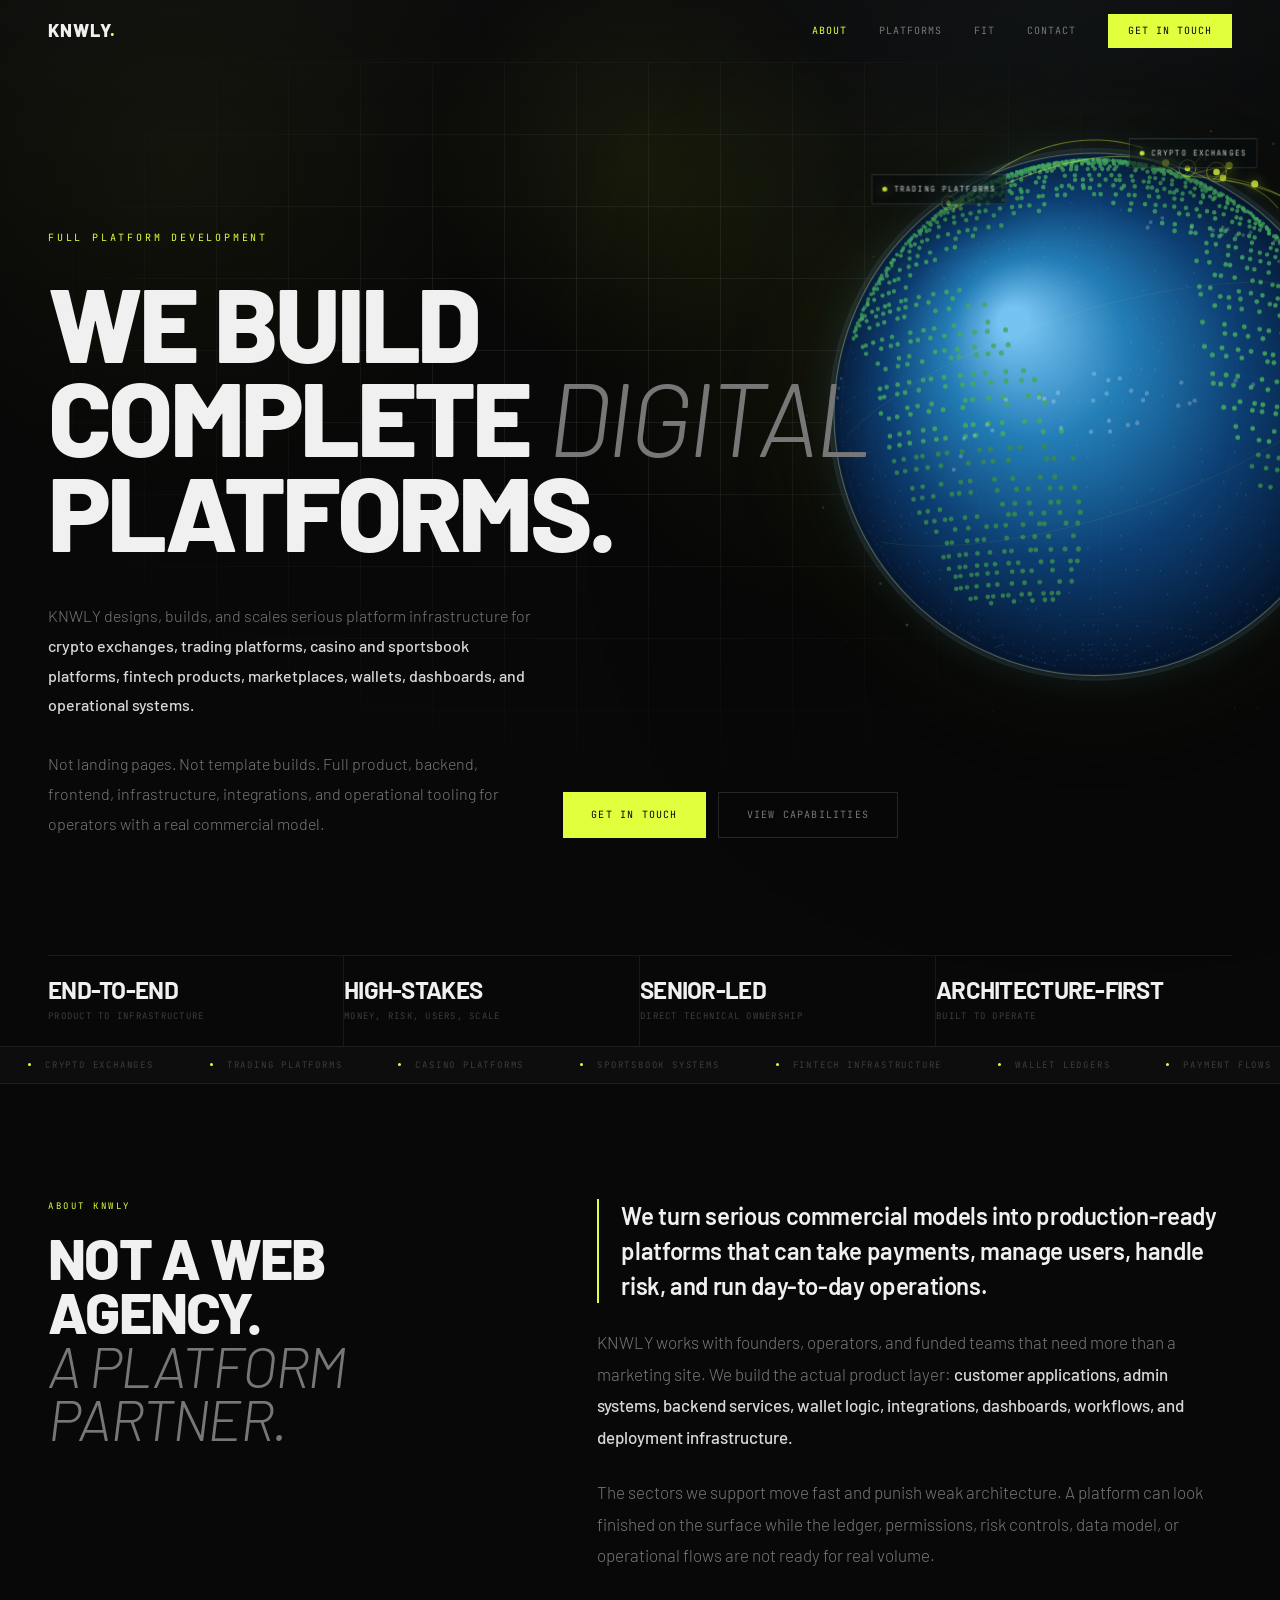
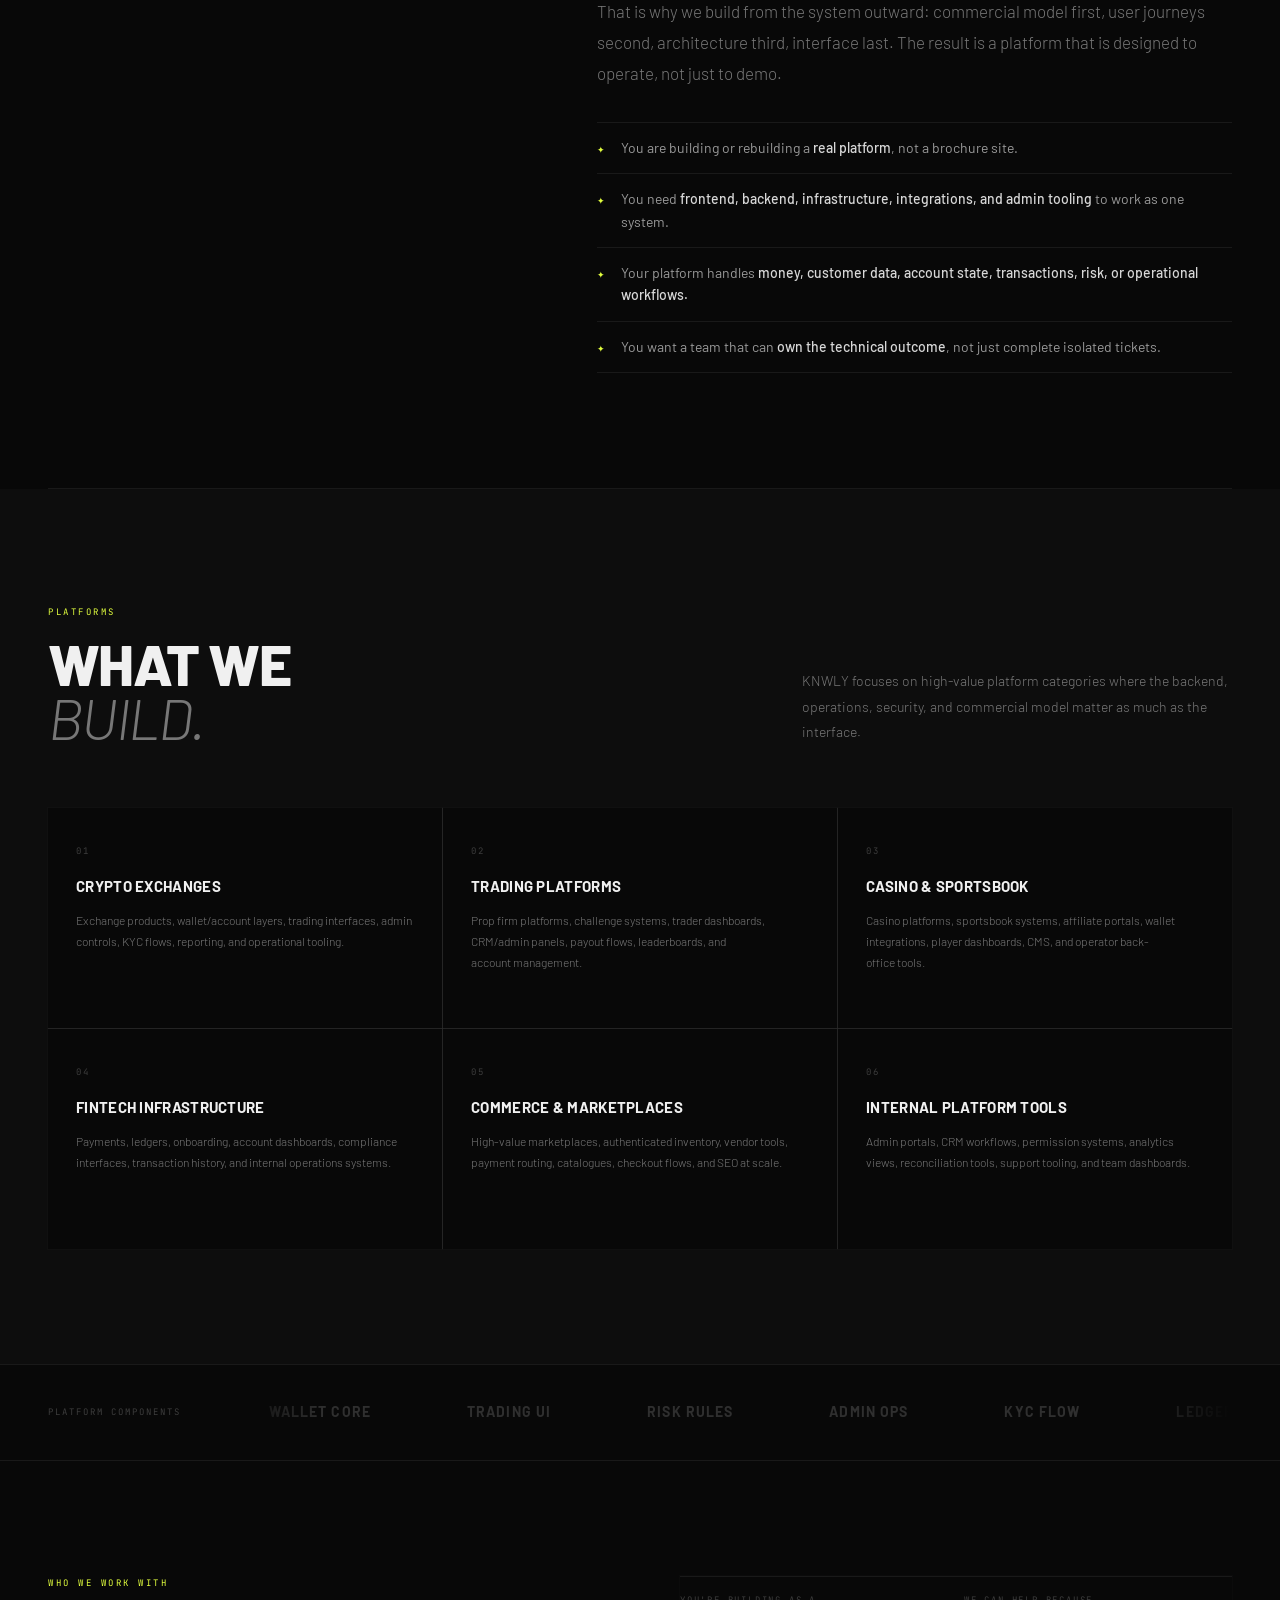
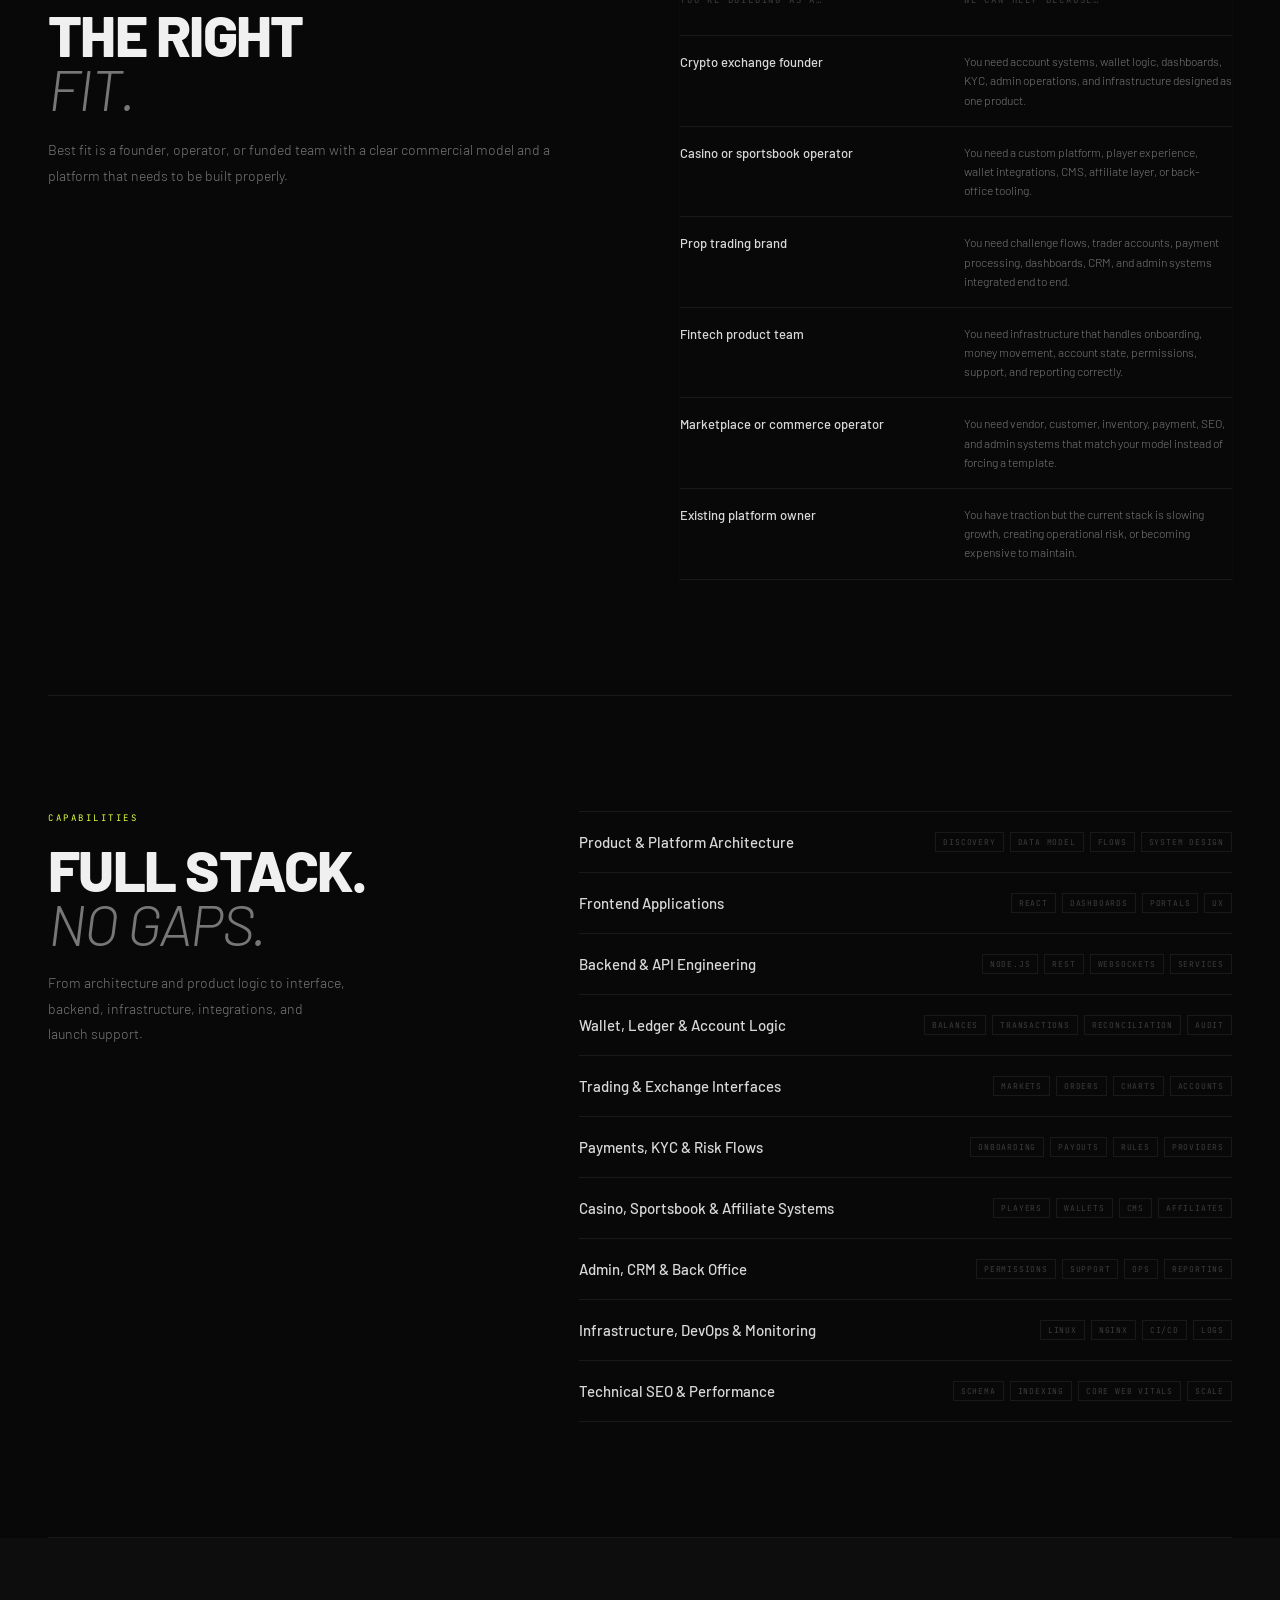
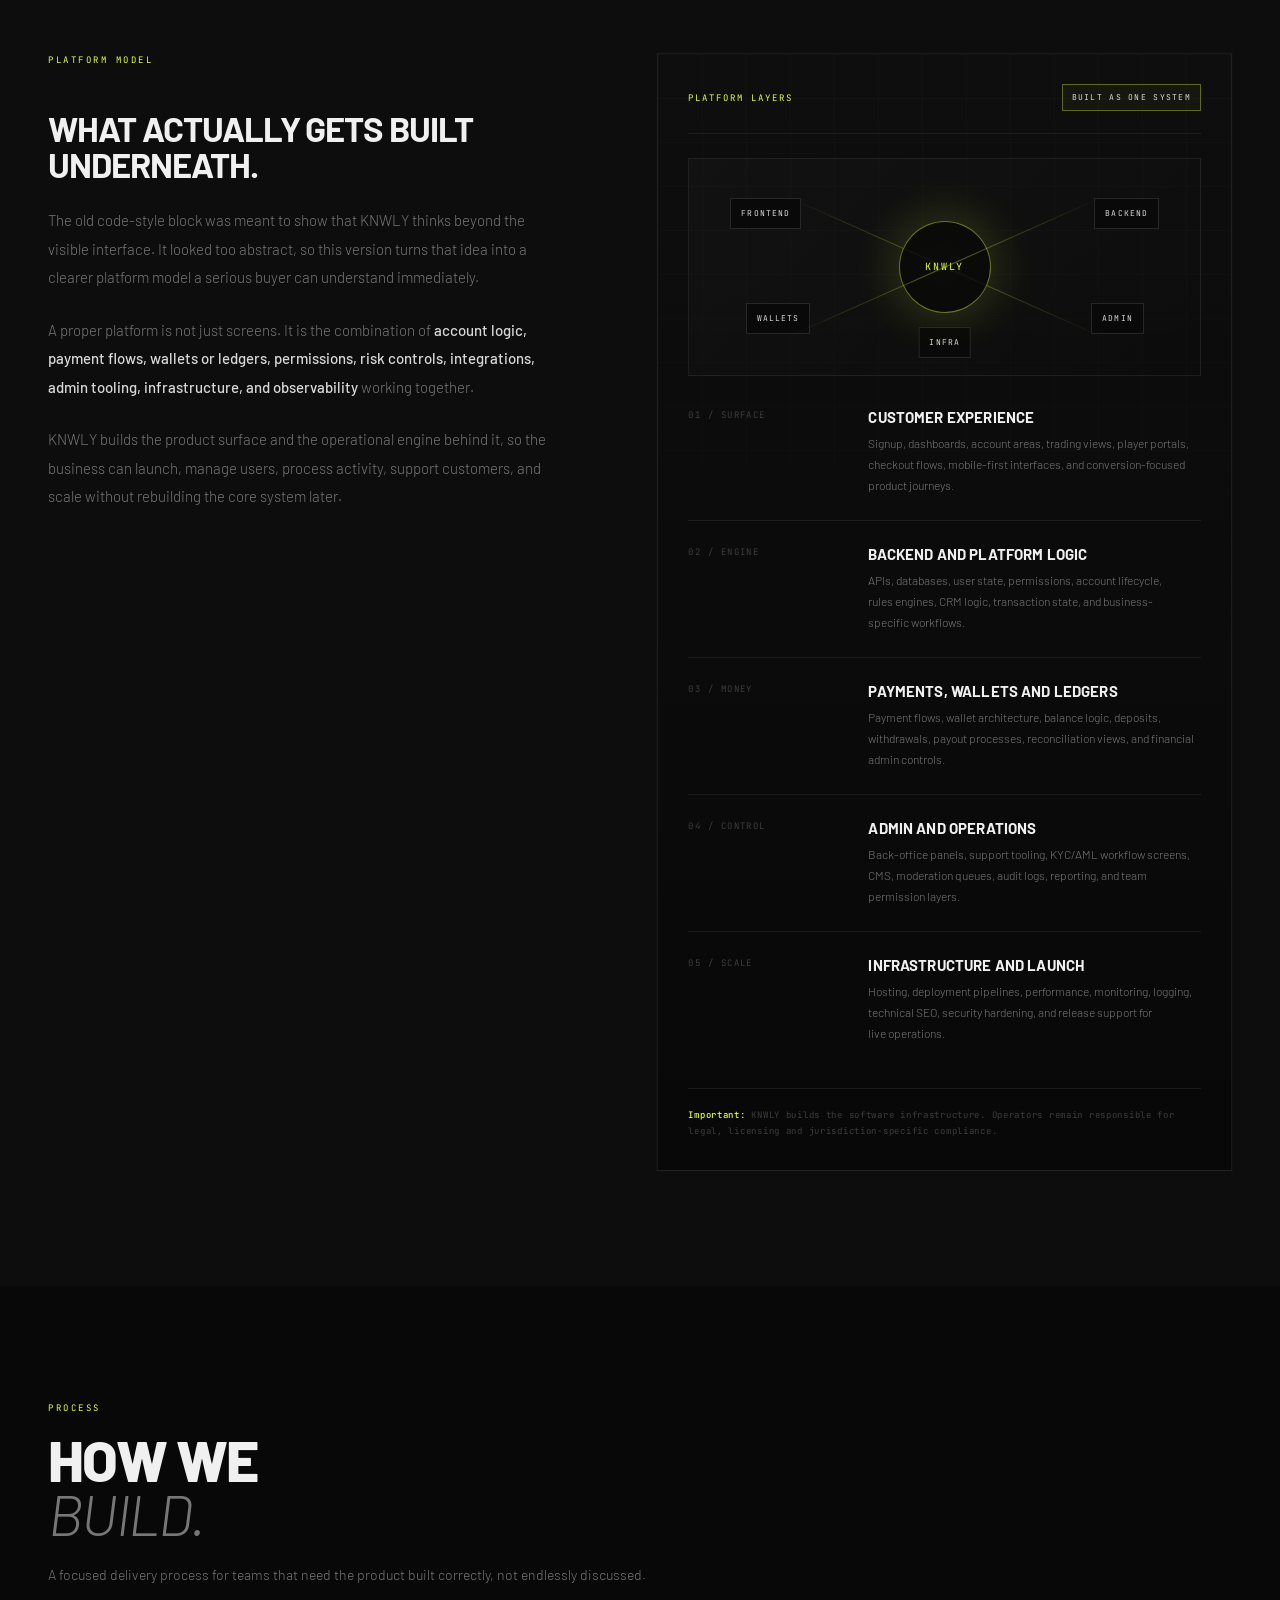
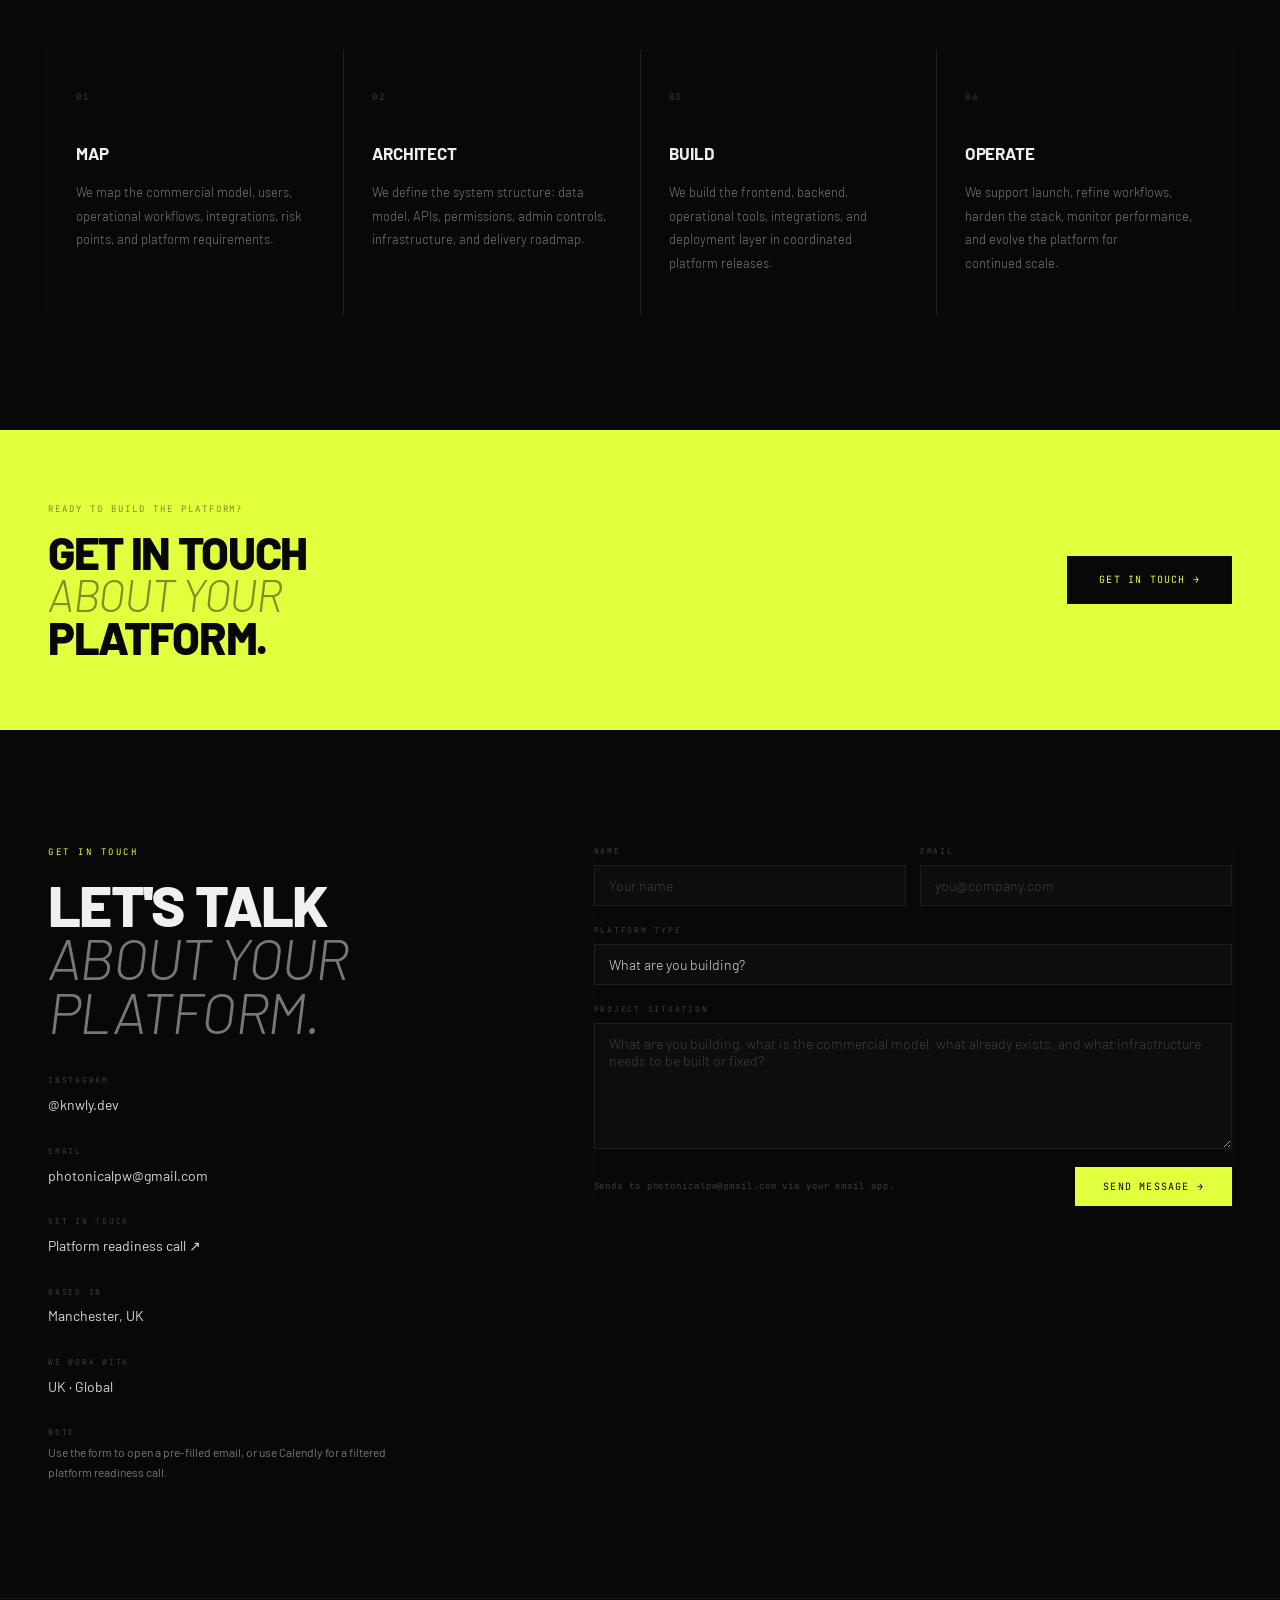
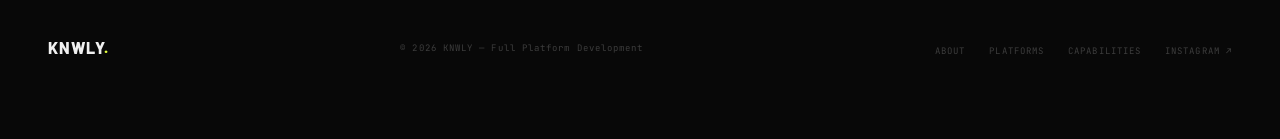
==== commit 20ea61ac: "test" ====
--- a/index.html
+++ b/index.html
@@ -352,6 +352,9 @@
 
     .h-sub strong { color: var(--text); font-weight: 500; }
 
+    .copy-mobile,
+    .mobile-proofline { display: none; }
+
     .h-actions {
       display: flex;
       gap: 12px;
@@ -361,6 +364,9 @@
     .btn-primary,
     .btn-ghost,
     .btn-dark {
+      display: inline-flex;
+      align-items: center;
+      justify-content: center;
       font-family: var(--mono);
       font-size: 10px;
       letter-spacing: 0.12em;
@@ -1620,7 +1626,133 @@
     }
 
     @media (max-width: 980px) {
-      .hero-visual, .cursor-glow { display: none; }
+      .cursor-glow { display: none; }
+
+      #hero {
+        min-height: auto;
+        justify-content: flex-start;
+        padding: 0 24px;
+        isolation: isolate;
+      }
+
+      .hero-body {
+        max-width: none;
+        padding-top: 106px;
+        padding-bottom: 30px;
+      }
+
+      .h-eyebrow {
+        margin-bottom: 18px;
+        font-size: 9px;
+        letter-spacing: 0.22em;
+      }
+
+      .h-headline {
+        max-width: 10.8ch;
+        font-size: clamp(42px, 13vw, 64px);
+        line-height: 0.91;
+        letter-spacing: -0.04em;
+      }
+
+      .h-sub-row {
+        max-width: none;
+        margin-top: 26px;
+        gap: 20px;
+      }
+
+      .h-sub {
+        max-width: 38rem;
+        font-size: 15px;
+        line-height: 1.68;
+        color: rgba(216,216,216,0.76);
+      }
+
+      .copy-desktop { display: none; }
+      .copy-mobile { display: inline; }
+
+      .h-actions {
+        width: 100%;
+        display: grid;
+        grid-template-columns: 1fr;
+        gap: 10px;
+      }
+
+      .h-actions .btn-primary,
+      .h-actions .btn-ghost {
+        width: 100%;
+        min-height: 48px;
+        padding: 15px 18px;
+      }
+
+      .mobile-proofline {
+        display: flex;
+        align-items: center;
+        gap: 9px;
+        width: 100%;
+        margin-top: 2px;
+        color: rgba(216,216,216,0.62);
+        font-family: var(--mono);
+        font-size: 8px;
+        line-height: 1.5;
+        letter-spacing: 0.13em;
+        text-transform: uppercase;
+      }
+
+      .mobile-proofline::before {
+        content: '';
+        width: 6px;
+        height: 6px;
+        border-radius: 50%;
+        background: var(--accent);
+        box-shadow: 0 0 14px rgba(226,255,62,0.58);
+        flex: 0 0 auto;
+      }
+
+      .hero-visual {
+        display: block;
+        top: 310px;
+        right: -120px;
+        width: min(88vw, 390px);
+        max-width: none;
+        opacity: 0.26;
+        z-index: 1;
+        pointer-events: none;
+        filter: drop-shadow(0 30px 72px rgba(0,0,0,0.48));
+      }
+
+      .globe-shell,
+      #particleGlobe {
+        pointer-events: none;
+        cursor: default;
+        touch-action: auto;
+      }
+
+      .globe-chip,
+      .globe-caption { display: none; }
+
+      .globe-orbit { opacity: 0.22; }
+
+      .hero-stats {
+        grid-template-columns: repeat(2, minmax(0, 1fr));
+        margin-top: 24px;
+        border: 1px solid var(--b);
+        background: rgba(8,8,8,0.28);
+        backdrop-filter: blur(14px);
+        -webkit-backdrop-filter: blur(14px);
+      }
+
+      .hstat {
+        min-height: 92px;
+        padding: 16px 14px;
+        border-right: 1px solid var(--b);
+        border-bottom: 1px solid var(--b);
+      }
+
+      .hstat:nth-child(2n) { border-right: none; }
+      .hstat:nth-last-child(-n + 2) { border-bottom: none; }
+
+      .hstat-n { font-size: clamp(15px, 4.6vw, 20px); }
+      .hstat-l { font-size: 8px; line-height: 1.45; }
     }
 
     @keyframes slideUp {
@@ -1656,7 +1788,7 @@
       .linesep { margin: 0 24px; }
       #hero { padding: 0 24px; }
       .hero-stats { grid-template-columns: 1fr 1fr; }
-      .h-sub-row { flex-direction: column; align-items: flex-start; gap: 28px; }
+      .h-sub-row { flex-direction: column; align-items: flex-start; gap: 20px; }
       .h-actions { flex-wrap: wrap; }
       #about { grid-template-columns: 1fr; gap: 48px; }
       .about-sticky,
@@ -1680,10 +1812,13 @@
     @media (max-width: 580px) {
       .sectors-grid { grid-template-columns: 1fr; }
       .process-grid { grid-template-columns: 1fr; }
-      .hero-stats { grid-template-columns: 1fr; }
-      .hstat { border-right: none; border-bottom: 1px solid var(--b); }
-      .hstat:last-child { border-bottom: none; }
-      .h-headline { font-size: 45px; }
+      .hero-stats { grid-template-columns: repeat(2, minmax(0, 1fr)); }
+      .hstat { border-right: 1px solid var(--b); border-bottom: 1px solid var(--b); }
+      .hstat:nth-child(2n) { border-right: none; }
+      .hstat:nth-last-child(-n + 2) { border-bottom: none; }
+      .h-headline { font-size: clamp(42px, 13.4vw, 52px); }
+      .hero-visual { top: 324px; right: -135px; width: min(94vw, 360px); opacity: 0.22; }
+      .nav-links .nl-cta { padding: 8px 14px; }
       .who-row { grid-template-columns: 1fr; gap: 6px; }
       .partners-lbl { display: none; }
       #toast { left: 24px; right: 24px; bottom: 24px; }
@@ -1729,13 +1864,16 @@
         </h1>
         <div class="h-sub-row">
           <p class="h-sub">
-            KNWLY designs, builds, and scales serious platform infrastructure for <strong>crypto exchanges, trading platforms, casino and sportsbook platforms, fintech products, marketplaces, wallets, dashboards, and operational systems.</strong><br /><br />
-            Not landing pages. Not template builds. Full product, backend, frontend, infrastructure, integrations, and operational tooling for operators with a real commercial model.
+            <span class="copy-desktop">KNWLY designs, builds, and scales serious platform infrastructure for <strong>crypto exchanges, trading platforms, casino and sportsbook platforms, fintech products, marketplaces, wallets, dashboards, and operational systems.</strong><br /><br />
+            Not landing pages. Not template builds. Full product, backend, frontend, infrastructure, integrations, and operational tooling for operators with a real commercial model.</span>
+            <span class="copy-mobile">KNWLY builds complete platforms for serious operators — <strong>crypto exchanges, trading systems, casino platforms, fintech products, wallets, dashboards and admin tooling.</strong><br /><br />
+            Full frontend, backend, infrastructure and integrations built to launch, operate and scale.</span>
           </p>
           <div class="h-actions" aria-label="Hero actions">
             <a href="https://calendly.com/knwly/platform-readiness-call" class="btn-primary" target="_blank" rel="noopener noreferrer">Get in touch</a>
             <a href="#capabilities" class="btn-ghost">View capabilities</a>
           </div>
+          <div class="mobile-proofline">UK · Global · Qualified operators only</div>
         </div>
       </div>
       <div class="hero-stats" aria-label="KNWLY delivery focus">
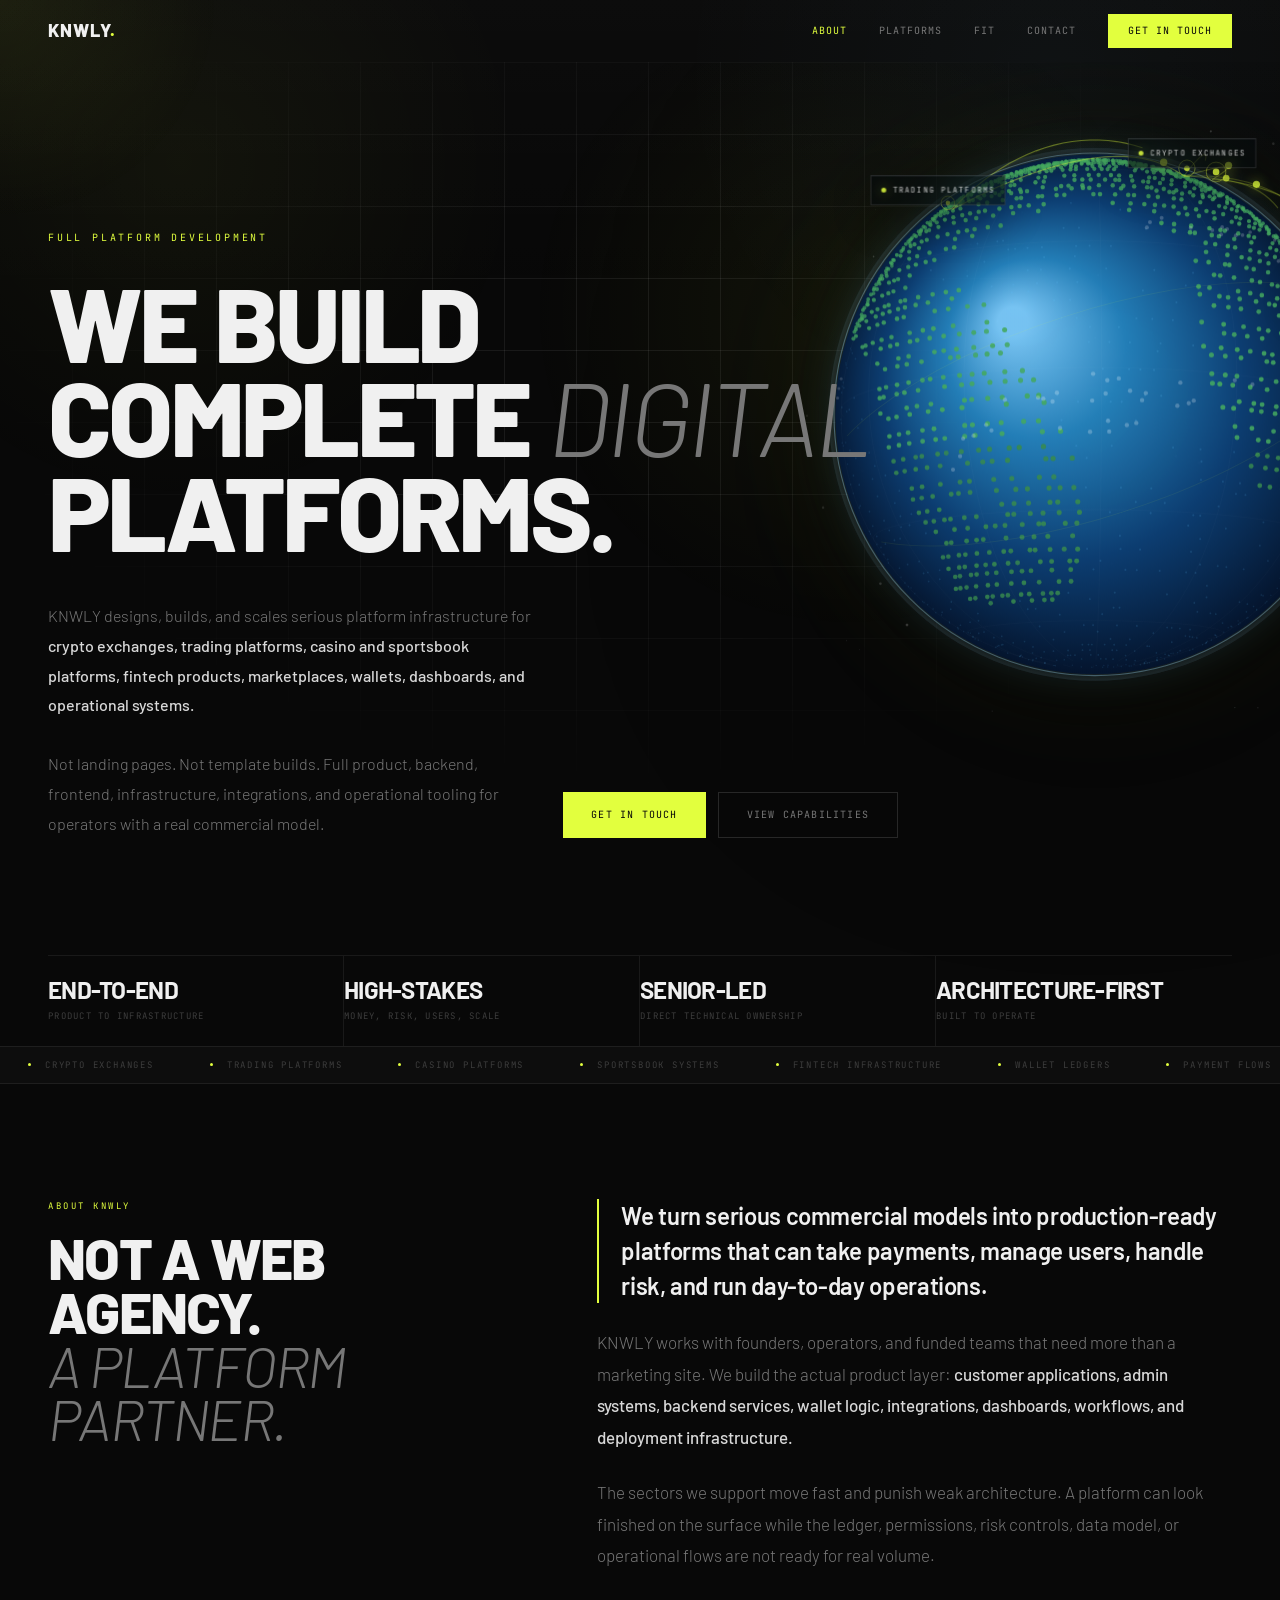
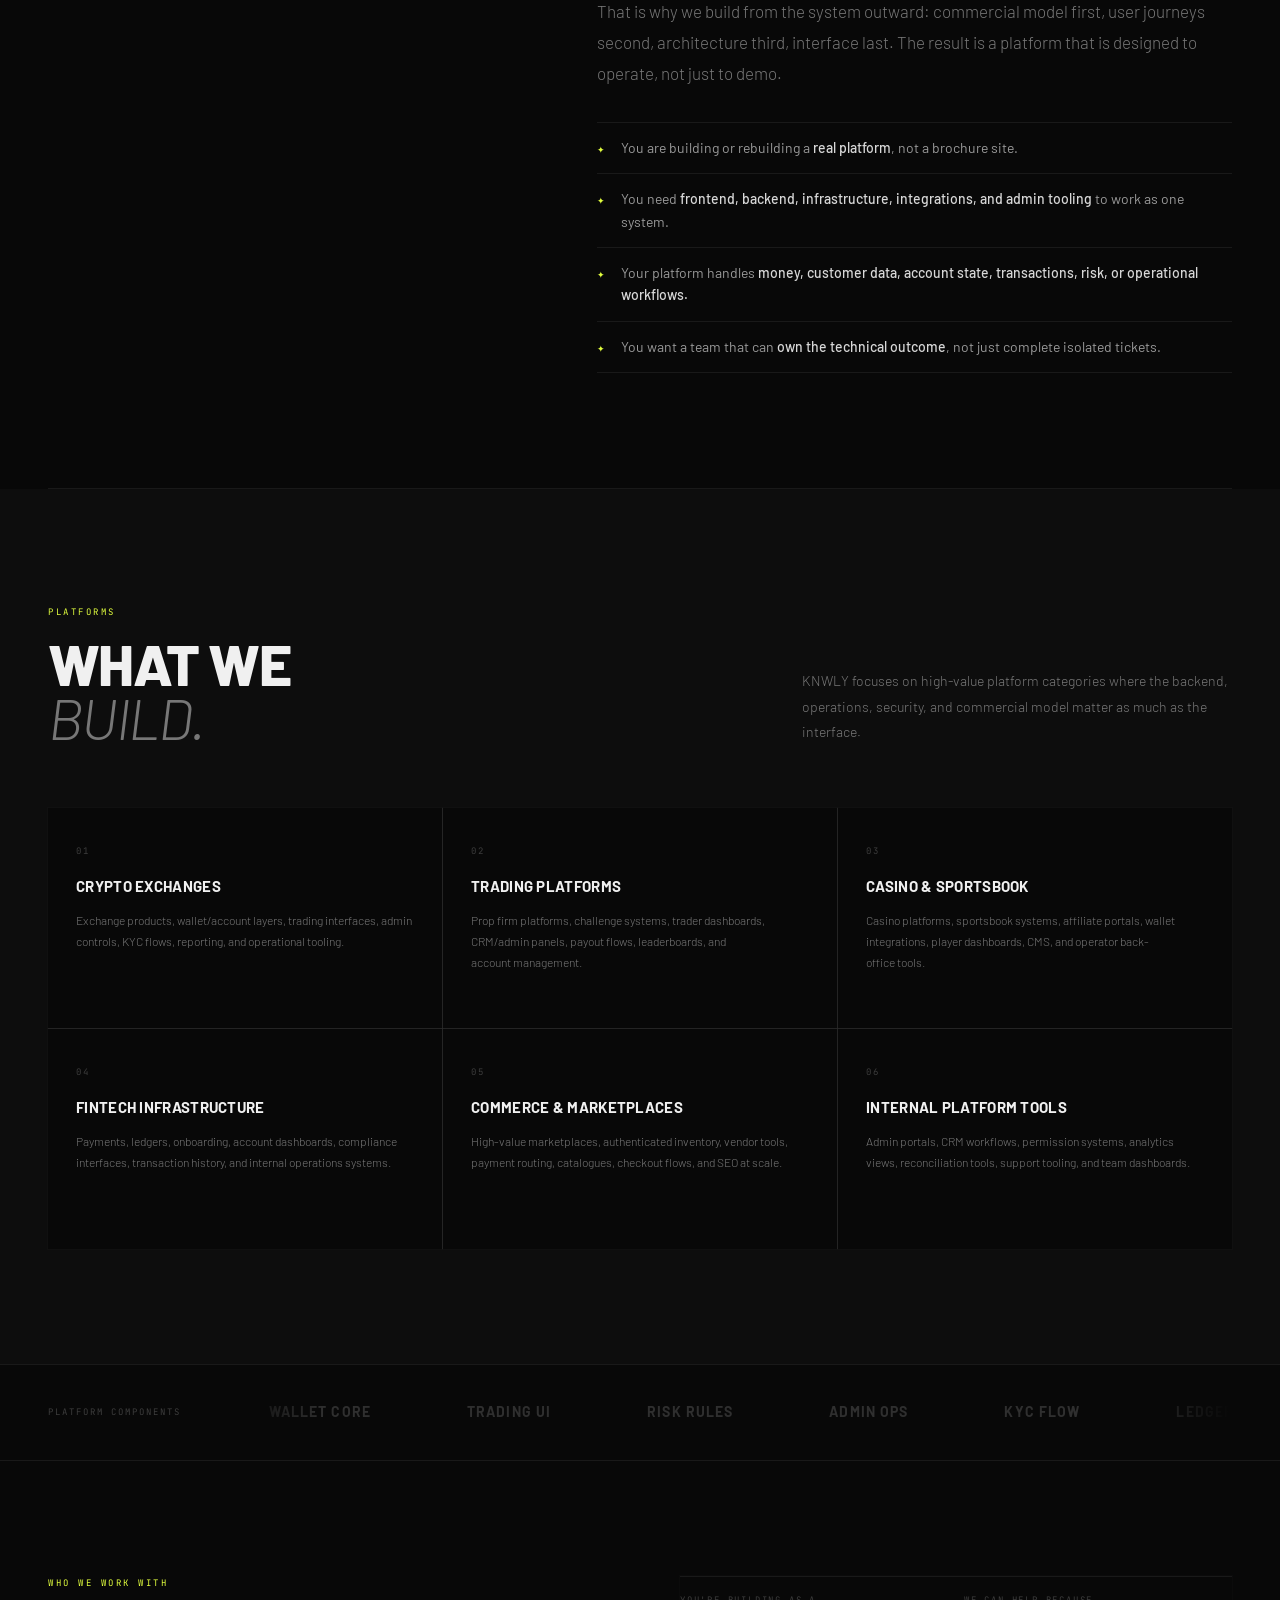
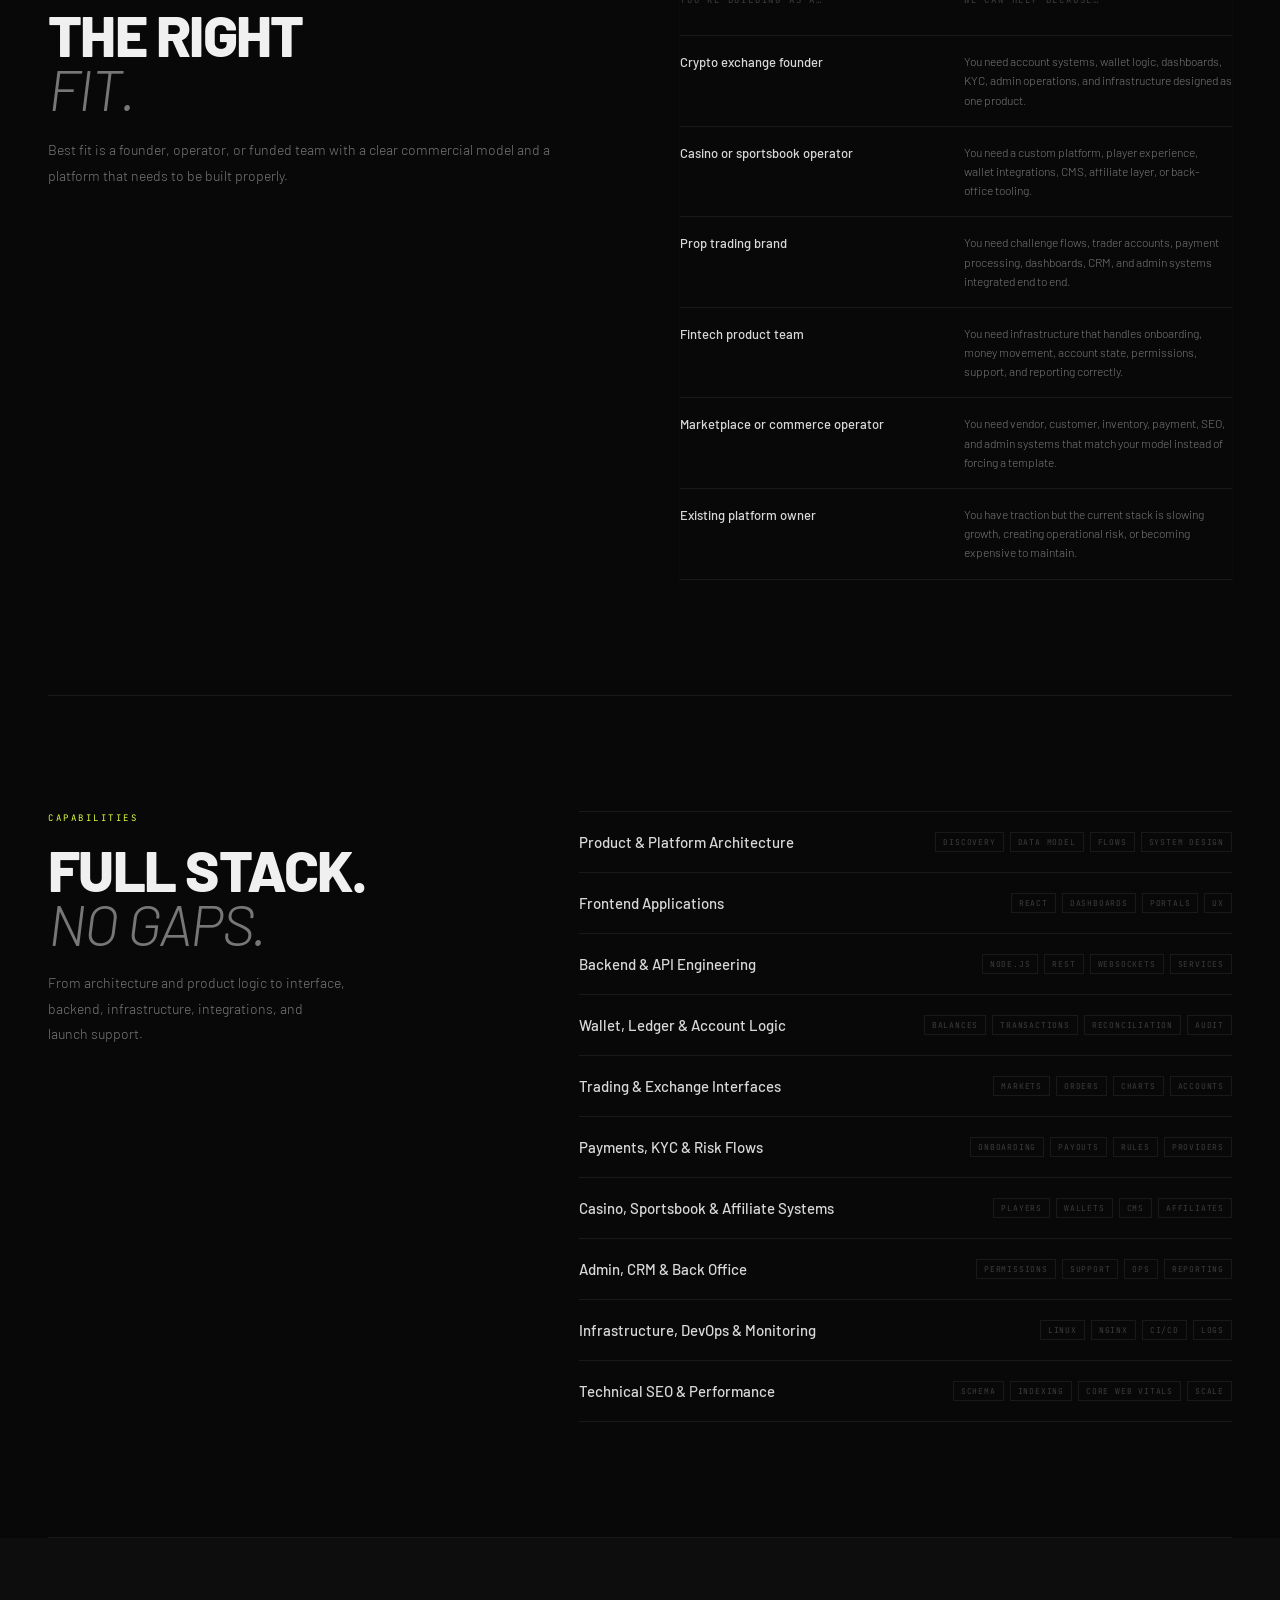
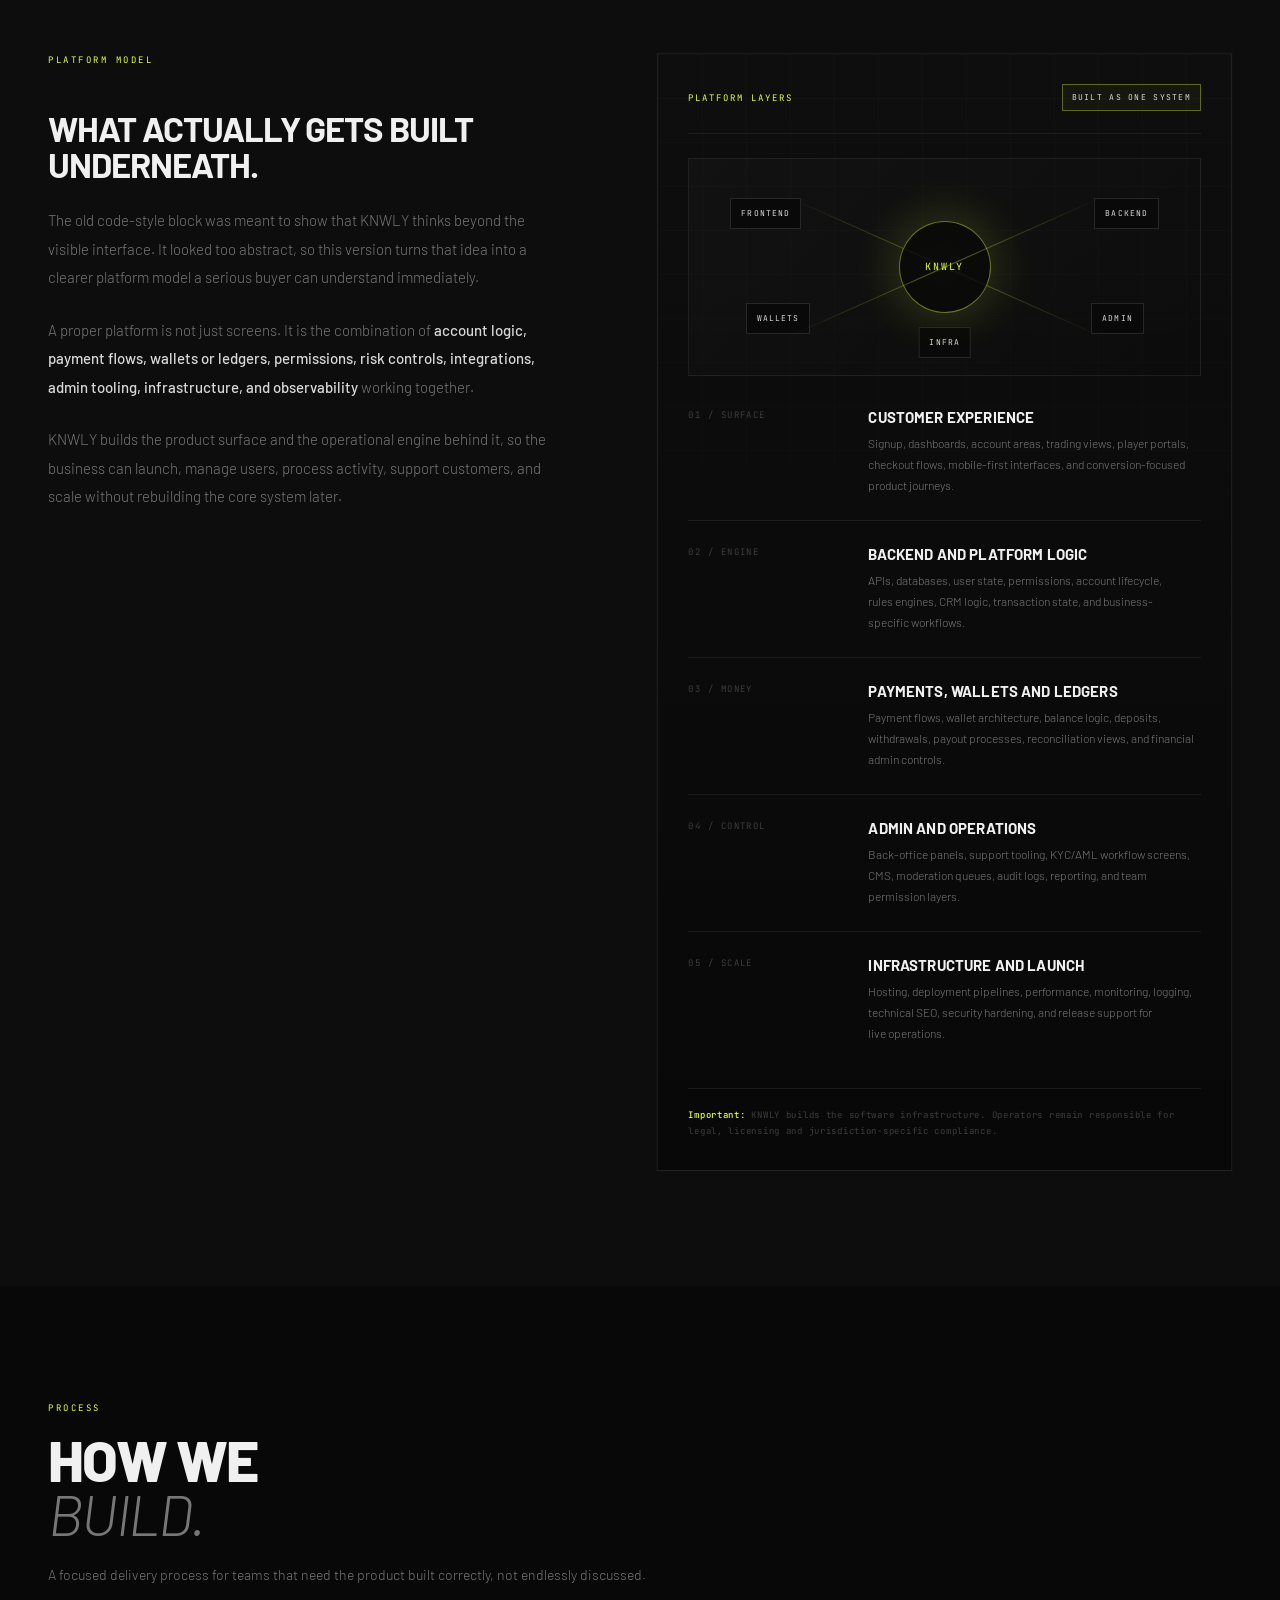
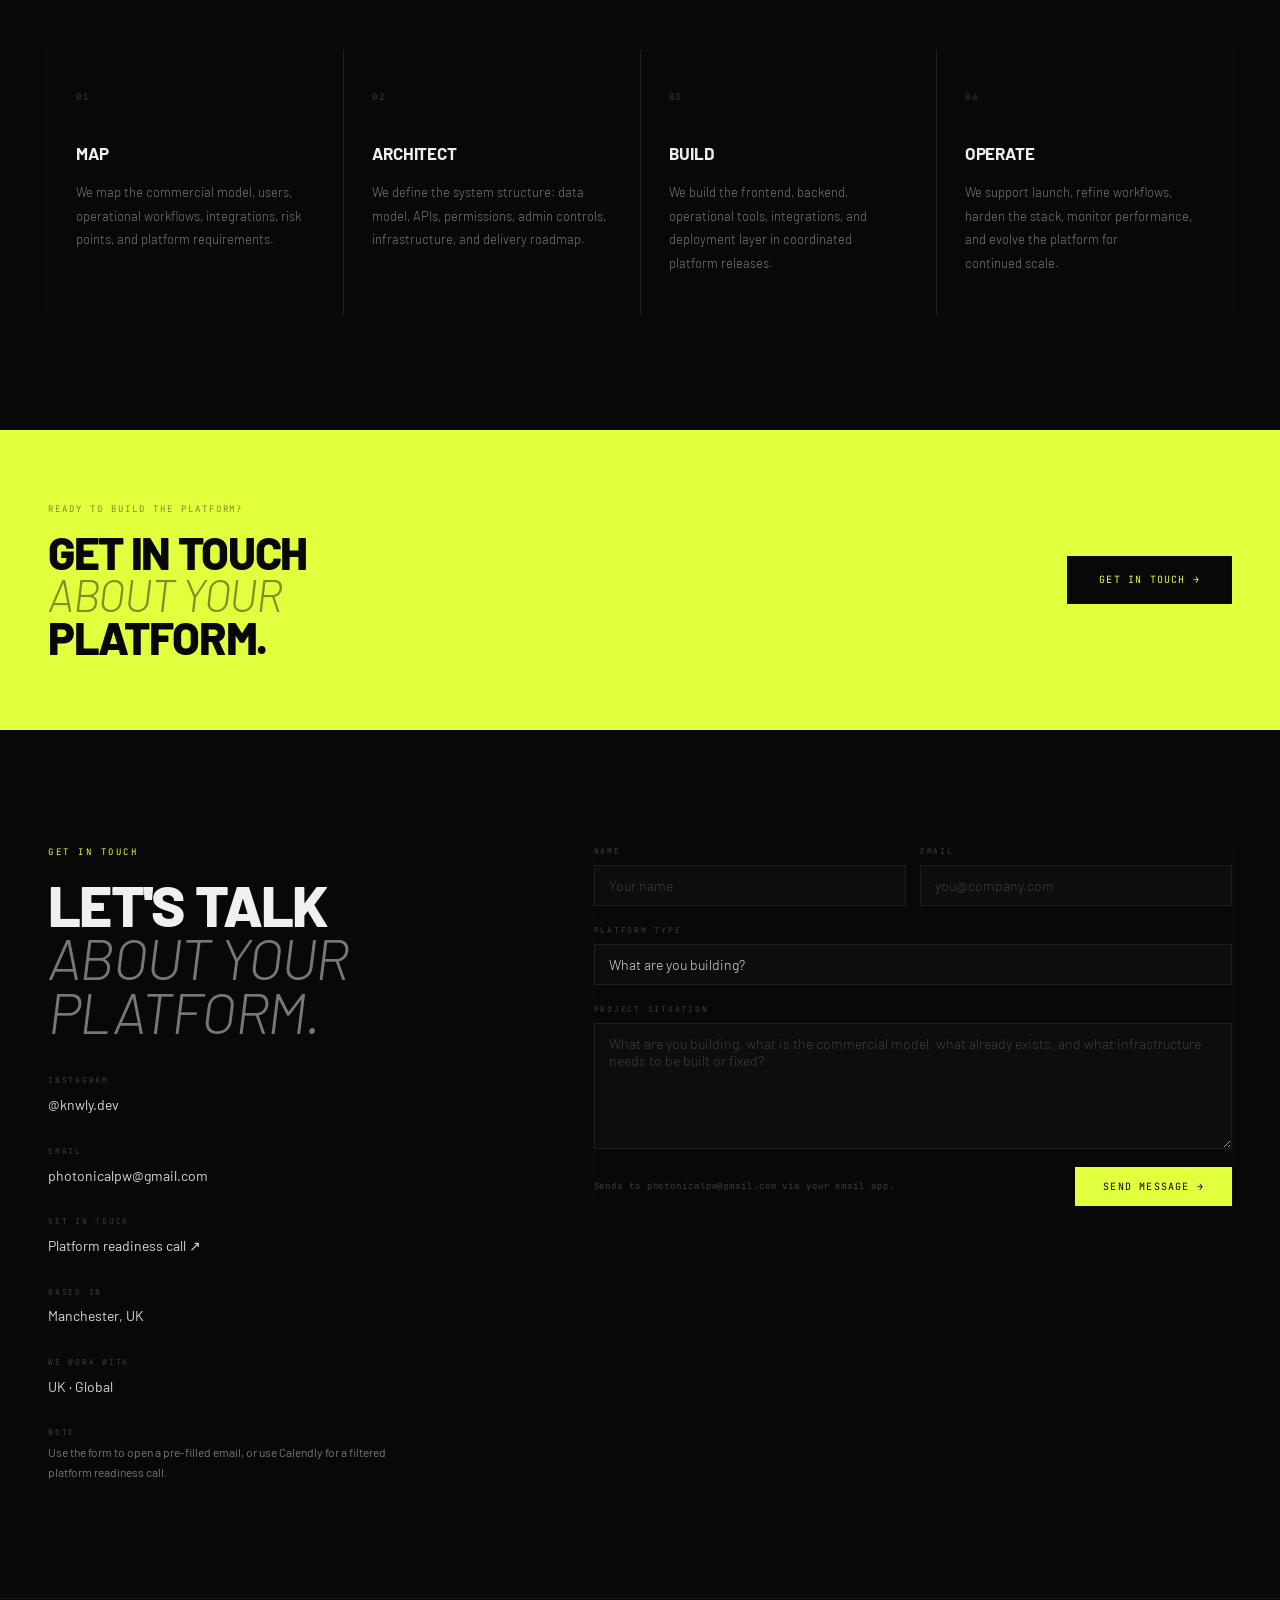
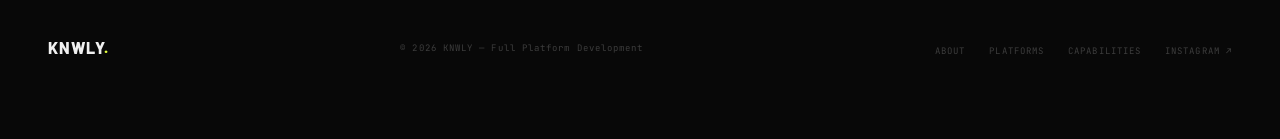
==== commit b5a4135c: "test" ====
--- a/index.html
+++ b/index.html
@@ -1823,7 +1823,185 @@
       .partners-lbl { display: none; }
       #toast { left: 24px; right: 24px; bottom: 24px; }
     }
-  </style>
+  
+
+    /* MOBILE HOTFIX — remove right-side overflow and improve hero readability */
+    html,
+    body {
+      width: 100%;
+      max-width: 100%;
+      overflow-x: hidden;
+    }
+
+    @supports (overflow: clip) {
+      html,
+      body {
+        overflow-x: clip;
+      }
+    }
+
+    body { position: relative; }
+
+    @media (max-width: 980px) {
+      *, *::before, *::after { min-width: 0; }
+
+      nav,
+      #hero,
+      .section,
+      #cta,
+      footer,
+      .partners-band,
+      .linesep {
+        max-width: 100%;
+      }
+
+      #hero {
+        padding-left: 20px;
+        padding-right: 20px;
+        overflow: hidden;
+        overflow-x: clip;
+        background:
+          radial-gradient(circle at 86% 52%, rgba(226,255,62,0.055), transparent 36%),
+          linear-gradient(180deg, rgba(8,8,8,1) 0%, rgba(8,8,8,0.94) 56%, rgba(8,8,8,1) 100%);
+      }
+
+      #hero::after {
+        opacity: 0.46;
+        mask-image: radial-gradient(ellipse 84% 58% at 34% 25%, black 18%, transparent 78%);
+        -webkit-mask-image: radial-gradient(ellipse 84% 58% at 34% 25%, black 18%, transparent 78%);
+      }
+
+      .hero-glow {
+        width: 520px;
+        height: 520px;
+        top: -150px;
+        left: 42%;
+        opacity: 0.62;
+      }
+
+      .hero-body {
+        z-index: 5;
+        padding-top: 98px;
+        padding-bottom: 28px;
+        max-width: 100%;
+      }
+
+      .hero-body::before {
+        content: '';
+        position: absolute;
+        inset: 72px -8px 4px -8px;
+        z-index: -1;
+        pointer-events: none;
+        background:
+          linear-gradient(90deg, rgba(8,8,8,0.96) 0%, rgba(8,8,8,0.86) 56%, rgba(8,8,8,0.30) 100%),
+          radial-gradient(circle at 8% 22%, rgba(0,0,0,0.92), transparent 44%);
+      }
+
+      .h-eyebrow {
+        color: rgba(226,255,62,0.94);
+        text-shadow: 0 8px 28px rgba(0,0,0,0.9);
+      }
+
+      .h-headline {
+        max-width: 11.4ch;
+        font-size: clamp(41px, 12.4vw, 56px);
+        line-height: 0.94;
+        letter-spacing: -0.038em;
+        color: #f7f7f7;
+        text-shadow:
+          0 2px 10px rgba(0,0,0,0.95),
+          0 18px 54px rgba(0,0,0,0.95);
+      }
+
+      .h-headline em {
+        color: rgba(216,216,216,0.76);
+      }
+
+      .h-sub-row {
+        margin-top: 22px;
+        gap: 18px;
+      }
+
+      .h-sub {
+        max-width: 100%;
+        font-size: 15px;
+        line-height: 1.62;
+        color: rgba(238,238,238,0.84);
+        text-shadow: 0 2px 16px rgba(0,0,0,0.92);
+      }
+
+      .h-sub strong {
+        color: #fff;
+        font-weight: 550;
+      }
+
+      .h-actions {
+        gap: 9px;
+      }
+
+      .h-actions .btn-primary,
+      .h-actions .btn-ghost {
+        min-height: 50px;
+        border-radius: 0;
+      }
+
+      .hero-visual {
+        top: auto;
+        right: -24px;
+        bottom: 132px;
+        width: min(70vw, 292px);
+        max-width: none;
+        opacity: 0.16;
+        z-index: 2;
+        transform: none !important;
+        filter: drop-shadow(0 26px 72px rgba(0,0,0,0.62));
+        contain: paint;
+      }
+
+      .globe-shell::before {
+        opacity: 0.7;
+      }
+
+      .hero-stats {
+        position: relative;
+        z-index: 6;
+        margin-top: 18px;
+        background: rgba(8,8,8,0.56);
+        box-shadow: 0 22px 70px rgba(0,0,0,0.32);
+      }
+    }
+
+    @media (max-width: 580px) {
+      nav,
+      .section,
+      #cta,
+      footer,
+      .partners-band {
+        padding-left: 20px;
+        padding-right: 20px;
+      }
+
+      .linesep {
+        margin-left: 20px;
+        margin-right: 20px;
+      }
+
+      .h-headline {
+        font-size: clamp(40px, 12.2vw, 50px);
+      }
+
+      .hero-visual {
+        right: -18px;
+        bottom: 144px;
+        width: min(66vw, 260px);
+        opacity: 0.14;
+      }
+
+      .hero-stats {
+        margin-top: 16px;
+      }
+    }
+</style>
 </head>
 <body>
   <div class="scroll-progress" aria-hidden="true"></div>
@@ -1867,7 +2045,7 @@
             <span class="copy-desktop">KNWLY designs, builds, and scales serious platform infrastructure for <strong>crypto exchanges, trading platforms, casino and sportsbook platforms, fintech products, marketplaces, wallets, dashboards, and operational systems.</strong><br /><br />
             Not landing pages. Not template builds. Full product, backend, frontend, infrastructure, integrations, and operational tooling for operators with a real commercial model.</span>
             <span class="copy-mobile">KNWLY builds complete platforms for serious operators — <strong>crypto exchanges, trading systems, casino platforms, fintech products, wallets, dashboards and admin tooling.</strong><br /><br />
-            Full frontend, backend, infrastructure and integrations built to launch, operate and scale.</span>
+            Frontend, backend, infrastructure and integrations built to launch, operate and keep scaling.</span>
           </p>
           <div class="h-actions" aria-label="Hero actions">
             <a href="https://calendly.com/knwly/platform-readiness-call" class="btn-primary" target="_blank" rel="noopener noreferrer">Get in touch</a>
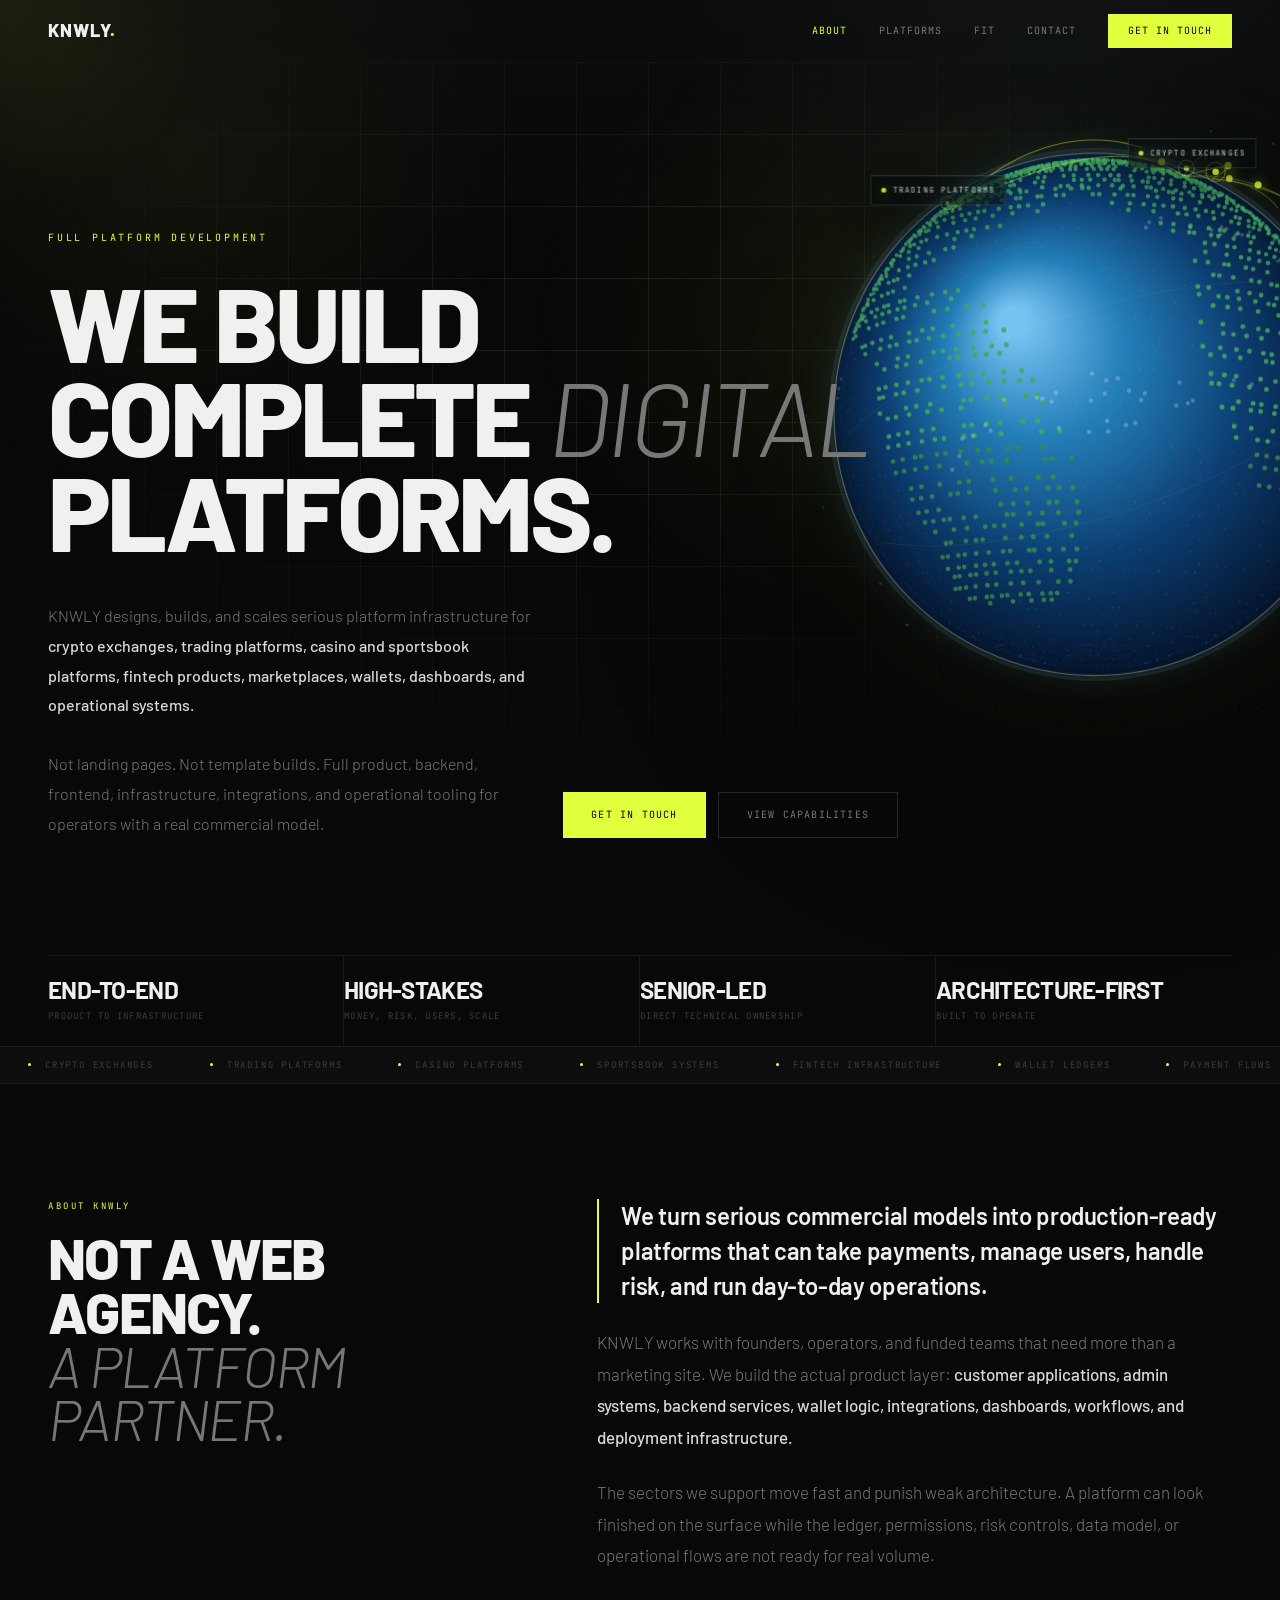
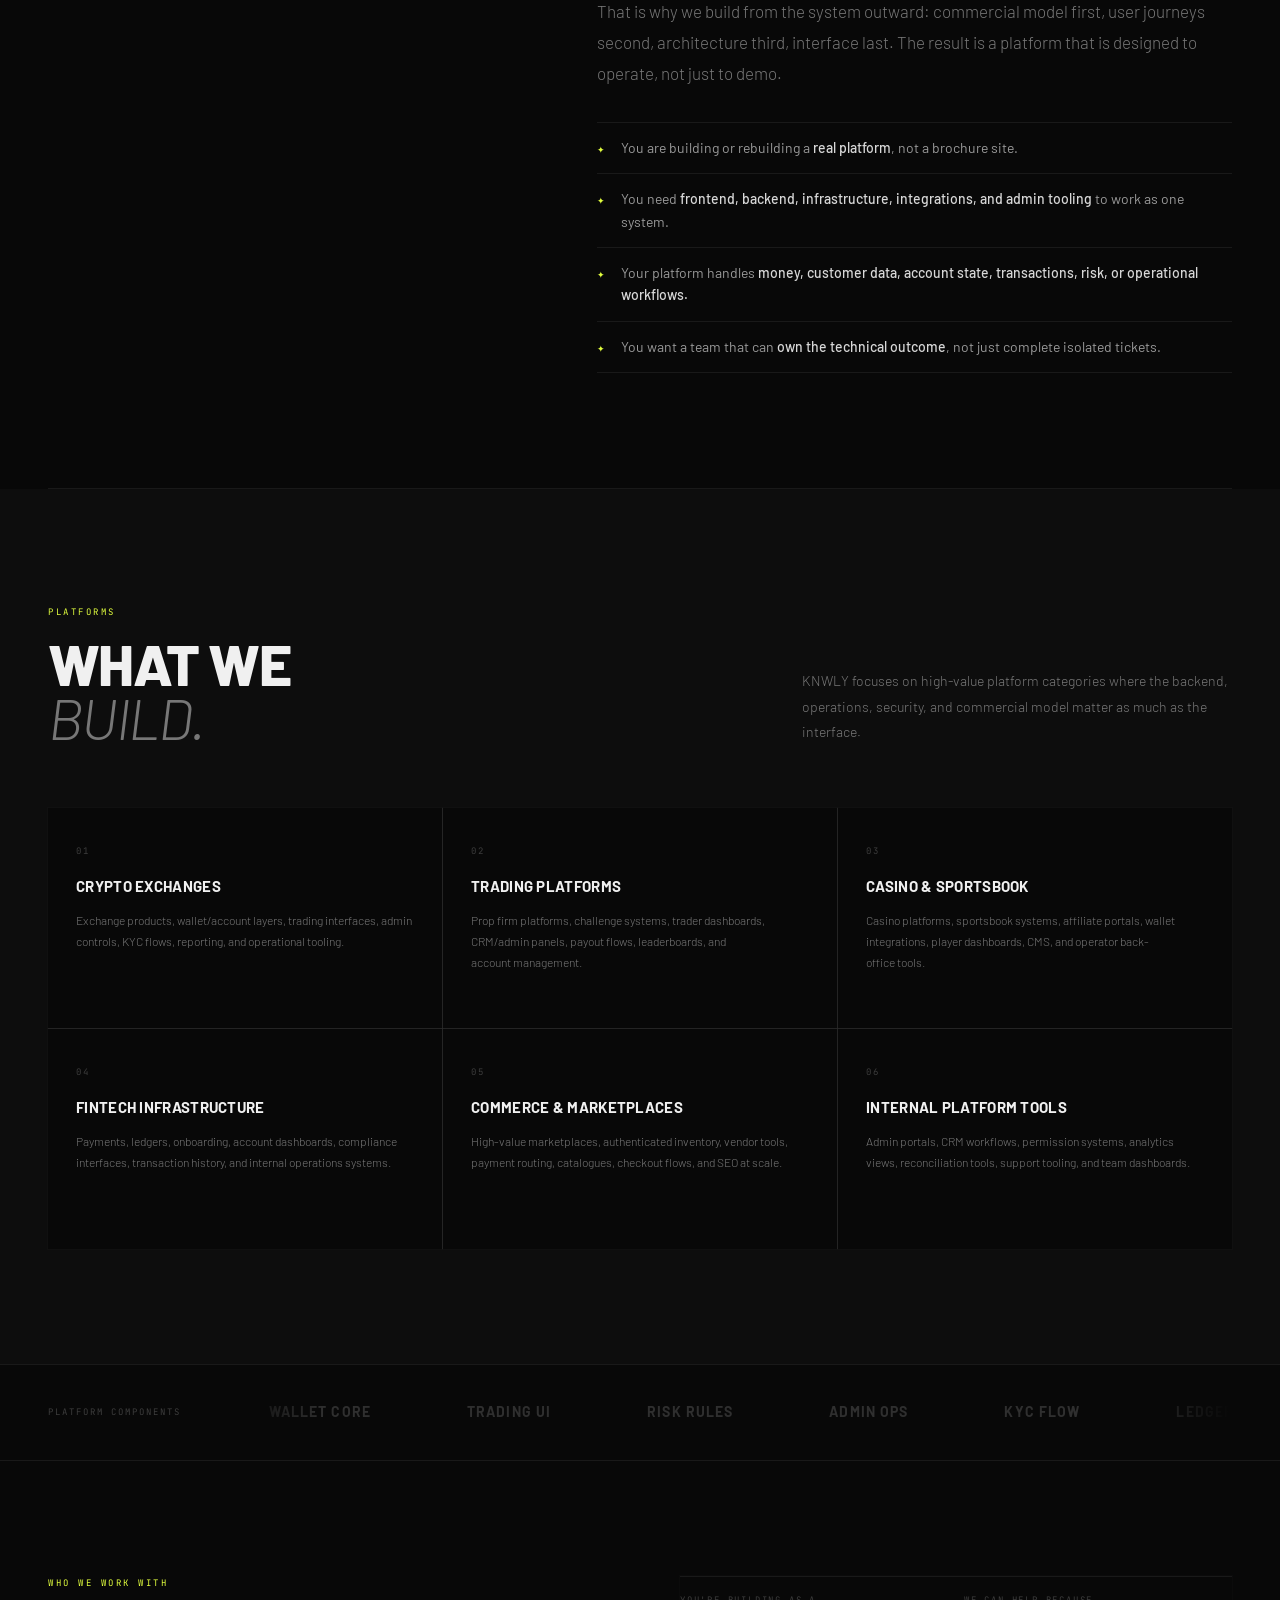
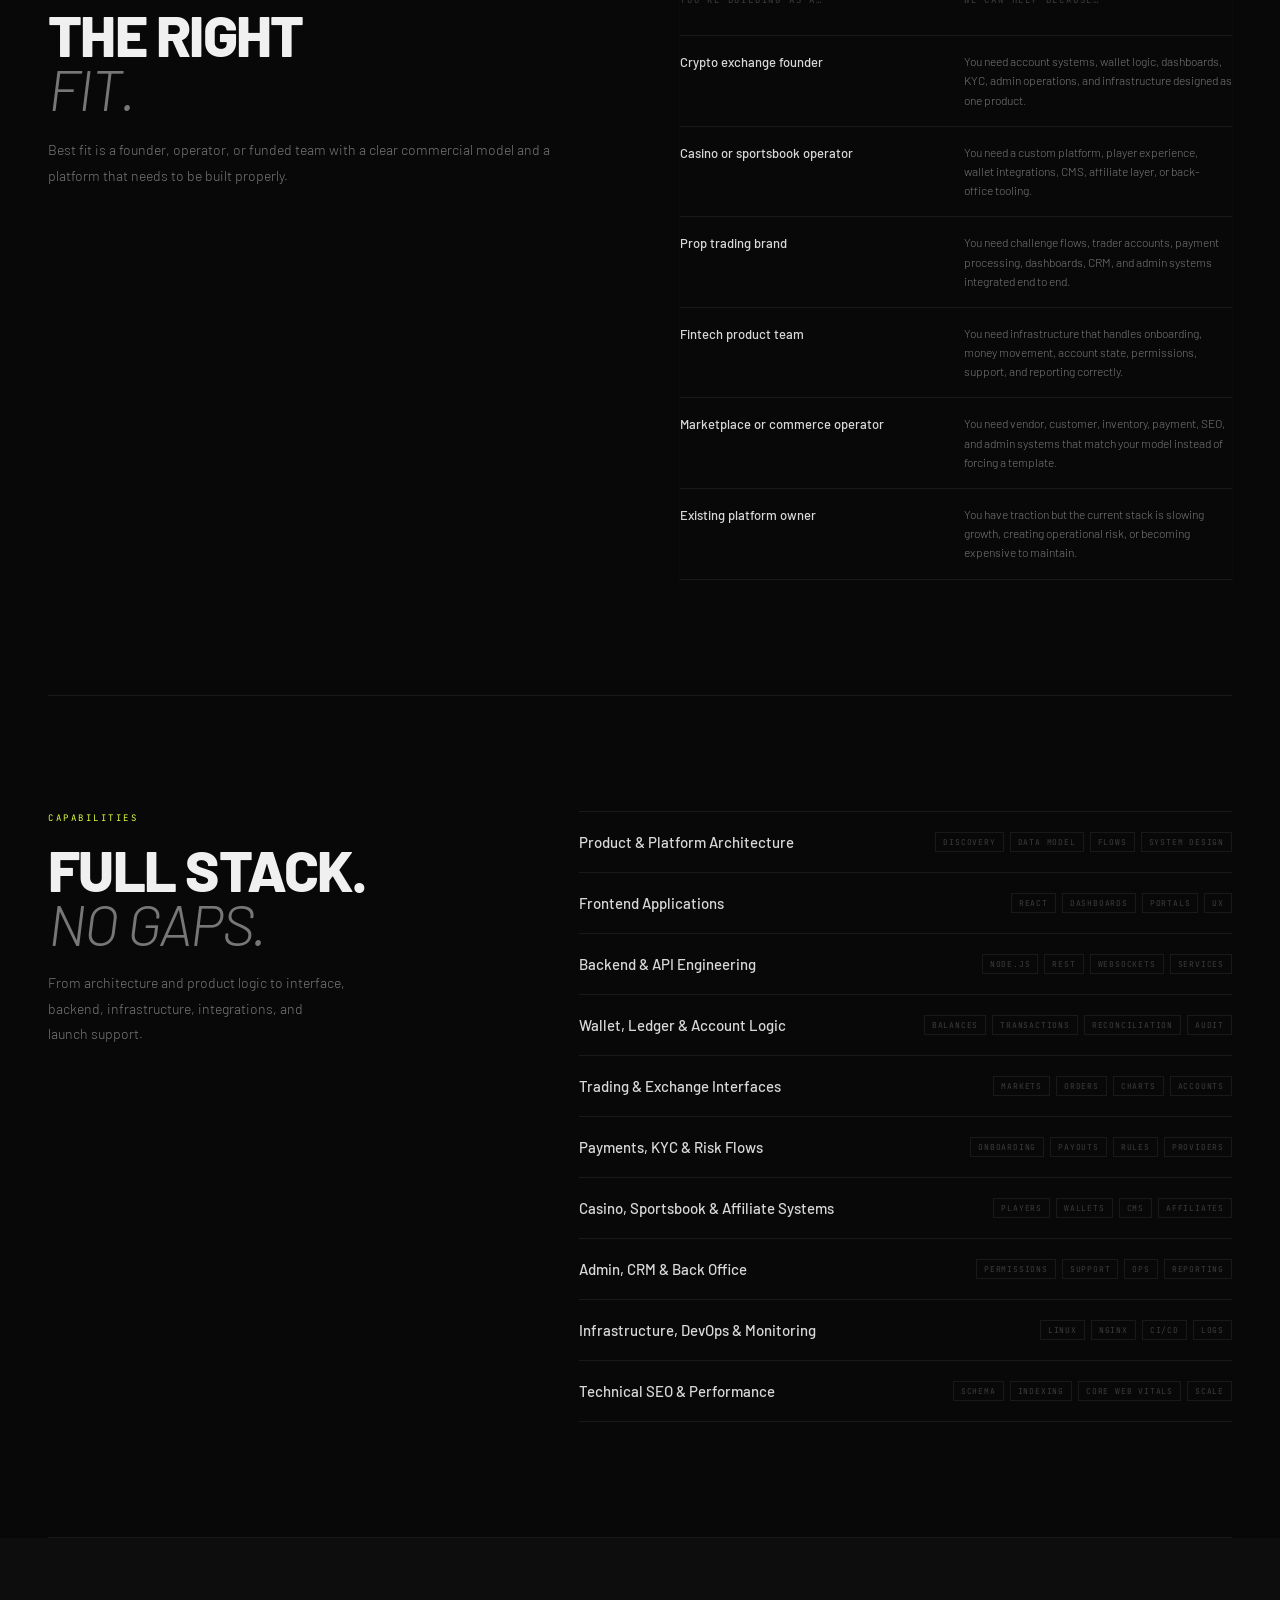
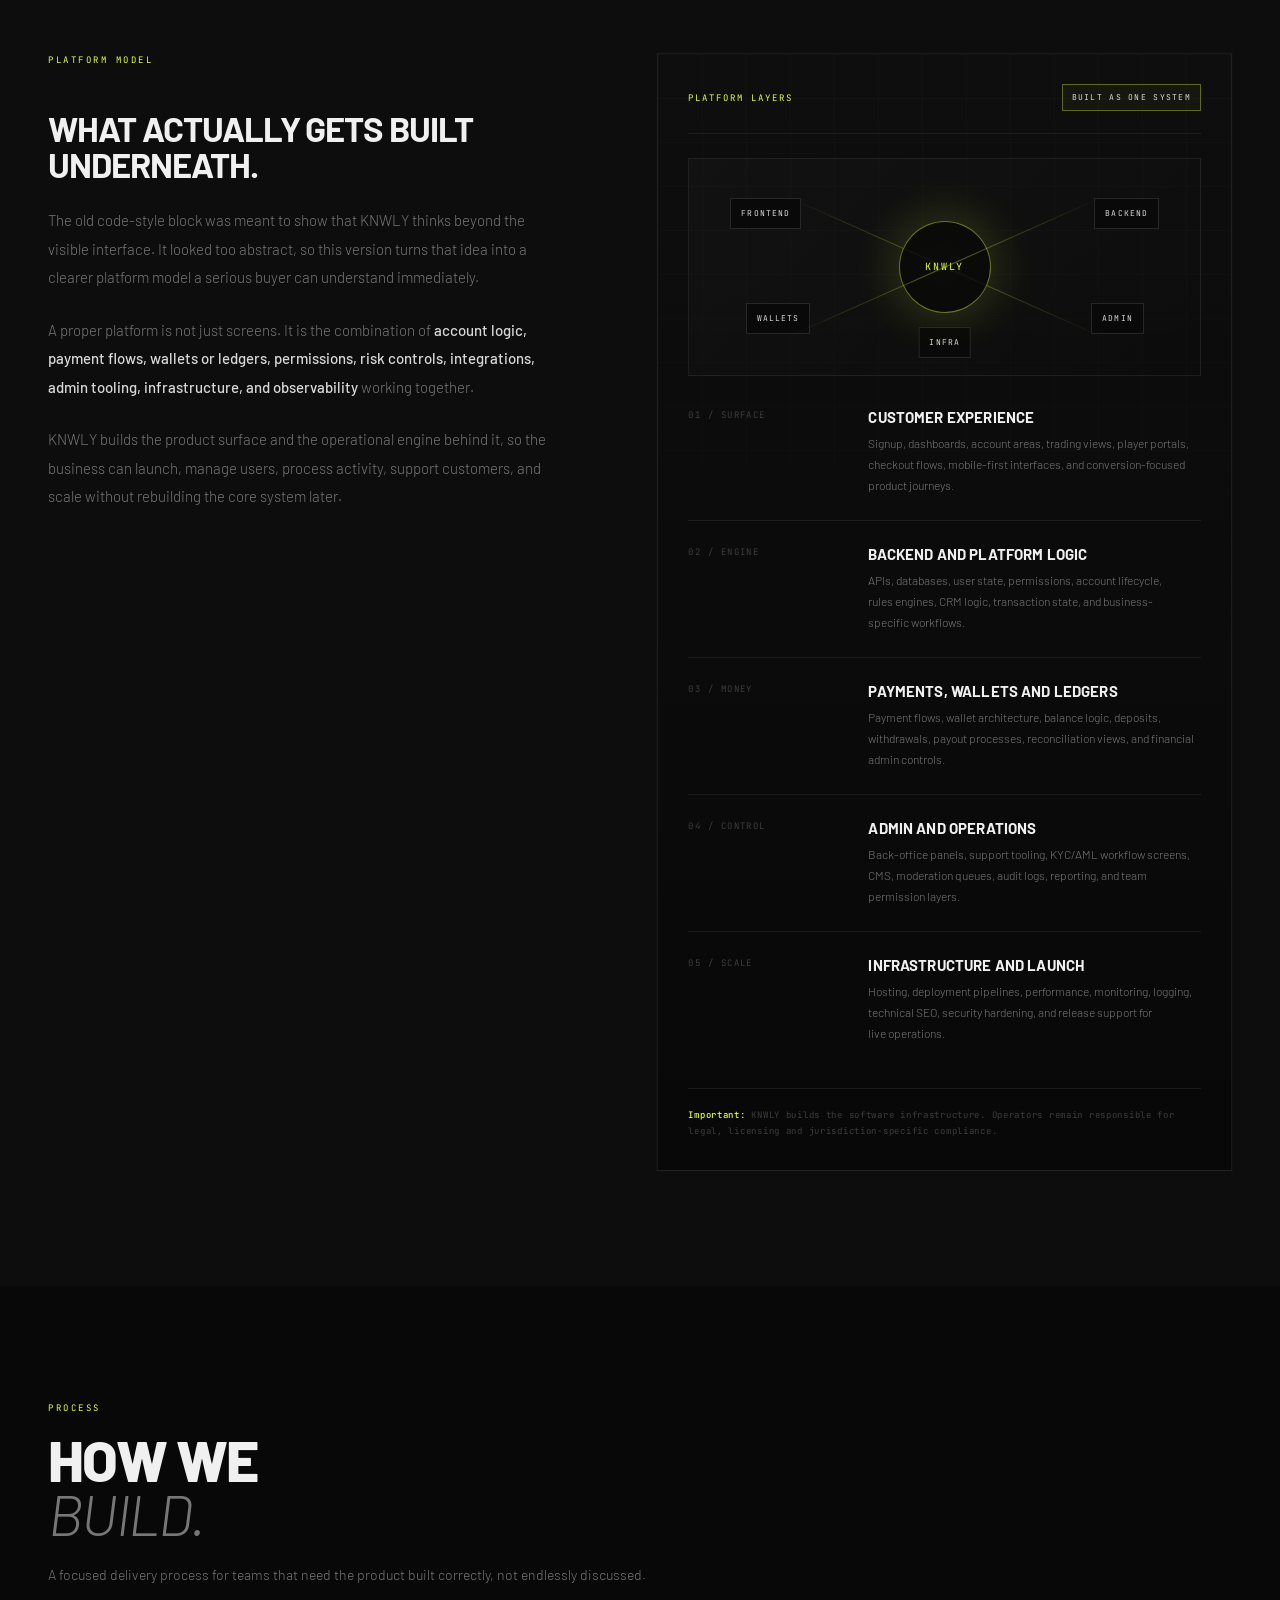
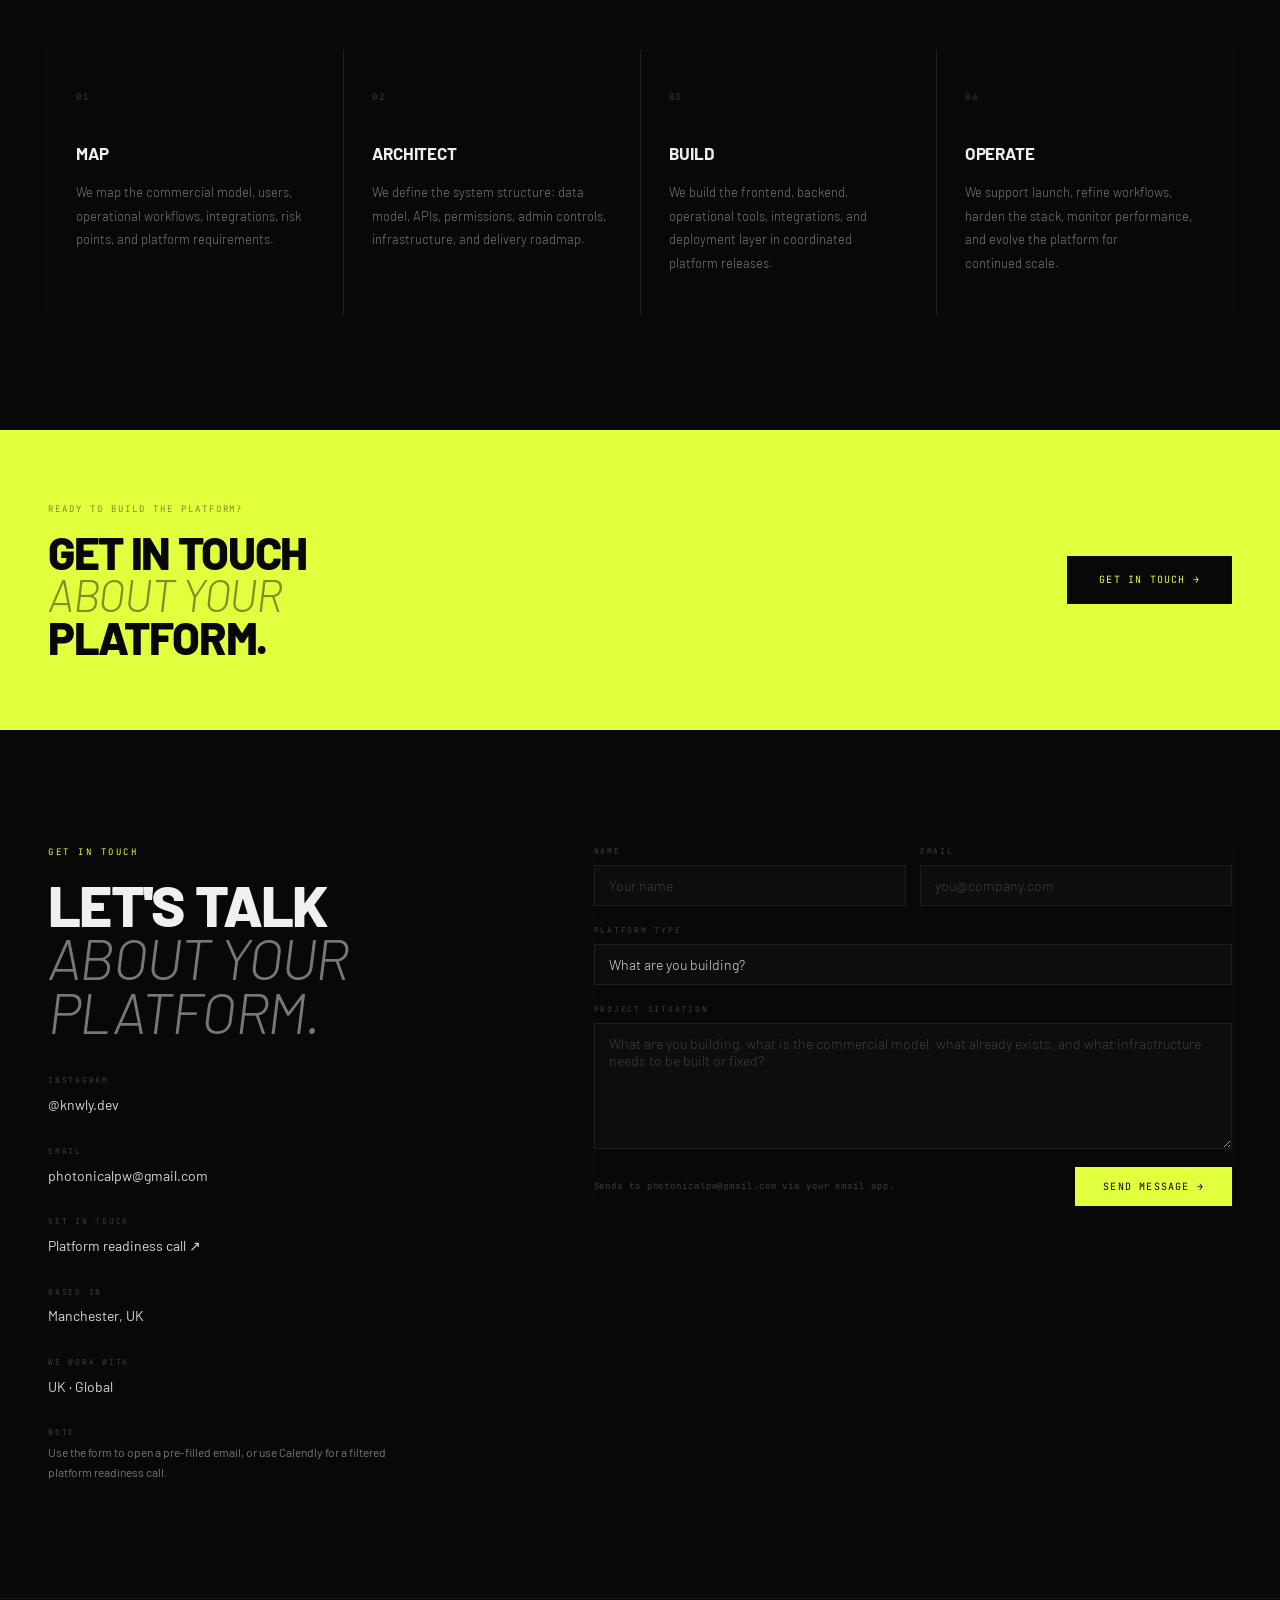
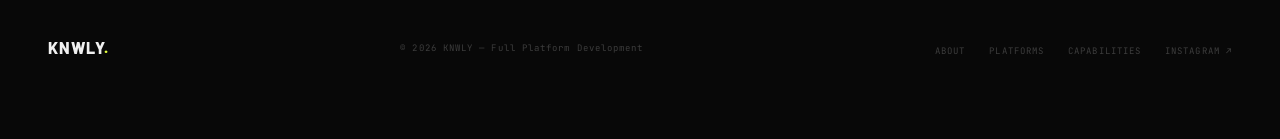
==== commit 9b417edc: "test" ====
--- a/index.html
+++ b/index.html
@@ -1823,9 +1823,9 @@
       .partners-lbl { display: none; }
       #toast { left: 24px; right: 24px; bottom: 24px; }
     }
-  
-
-    /* MOBILE HOTFIX — remove right-side overflow and improve hero readability */
+
+
+    /* MOBILE PRECISION FIX — keep original globe placement, stop right overflow, improve hero copy readability */
     html,
     body {
       width: 100%;
@@ -1833,175 +1833,77 @@
       overflow-x: hidden;
     }
 
-    @supports (overflow: clip) {
+    @supports (overflow-x: clip) {
       html,
-      body {
-        overflow-x: clip;
-      }
-    }
-
-    body { position: relative; }
+      body { overflow-x: clip; }
+    }
 
     @media (max-width: 980px) {
       *, *::before, *::after { min-width: 0; }
 
-      nav,
-      #hero,
-      .section,
-      #cta,
-      footer,
-      .partners-band,
-      .linesep {
+      #hero {
+        overflow: hidden;
+        overflow-x: clip;
+        contain: paint;
+        padding-left: 20px;
+        padding-right: 20px;
+      }
+
+      .hero-body {
         max-width: 100%;
-      }
-
+        position: relative;
+        z-index: 5;
+      }
+
+      .h-sub {
+        color: var(--white);
+        font-weight: 500;
+        text-shadow: 0 2px 18px rgba(0,0,0,0.86);
+      }
+
+      .h-sub strong {
+        color: #fff;
+        font-weight: 600;
+      }
+
+      .h-sub .serious-operators {
+        color: var(--accent);
+        font-weight: 700;
+      }
+
+      .h-actions,
+      .mobile-proofline,
+      .hero-stats {
+        position: relative;
+        z-index: 6;
+      }
+
+      .hero-visual {
+        top: 310px;
+        right: -120px;
+        width: min(88vw, 390px);
+        opacity: 0.24;
+        z-index: 1;
+        transform: none !important;
+        contain: paint;
+        pointer-events: none;
+      }
+    }
+
+    @media (max-width: 580px) {
       #hero {
         padding-left: 20px;
         padding-right: 20px;
-        overflow: hidden;
-        overflow-x: clip;
-        background:
-          radial-gradient(circle at 86% 52%, rgba(226,255,62,0.055), transparent 36%),
-          linear-gradient(180deg, rgba(8,8,8,1) 0%, rgba(8,8,8,0.94) 56%, rgba(8,8,8,1) 100%);
-      }
-
-      #hero::after {
-        opacity: 0.46;
-        mask-image: radial-gradient(ellipse 84% 58% at 34% 25%, black 18%, transparent 78%);
-        -webkit-mask-image: radial-gradient(ellipse 84% 58% at 34% 25%, black 18%, transparent 78%);
-      }
-
-      .hero-glow {
-        width: 520px;
-        height: 520px;
-        top: -150px;
-        left: 42%;
-        opacity: 0.62;
-      }
-
-      .hero-body {
-        z-index: 5;
-        padding-top: 98px;
-        padding-bottom: 28px;
-        max-width: 100%;
-      }
-
-      .hero-body::before {
-        content: '';
-        position: absolute;
-        inset: 72px -8px 4px -8px;
-        z-index: -1;
-        pointer-events: none;
-        background:
-          linear-gradient(90deg, rgba(8,8,8,0.96) 0%, rgba(8,8,8,0.86) 56%, rgba(8,8,8,0.30) 100%),
-          radial-gradient(circle at 8% 22%, rgba(0,0,0,0.92), transparent 44%);
-      }
-
-      .h-eyebrow {
-        color: rgba(226,255,62,0.94);
-        text-shadow: 0 8px 28px rgba(0,0,0,0.9);
-      }
-
-      .h-headline {
-        max-width: 11.4ch;
-        font-size: clamp(41px, 12.4vw, 56px);
-        line-height: 0.94;
-        letter-spacing: -0.038em;
-        color: #f7f7f7;
-        text-shadow:
-          0 2px 10px rgba(0,0,0,0.95),
-          0 18px 54px rgba(0,0,0,0.95);
-      }
-
-      .h-headline em {
-        color: rgba(216,216,216,0.76);
-      }
-
-      .h-sub-row {
-        margin-top: 22px;
-        gap: 18px;
-      }
-
-      .h-sub {
-        max-width: 100%;
-        font-size: 15px;
-        line-height: 1.62;
-        color: rgba(238,238,238,0.84);
-        text-shadow: 0 2px 16px rgba(0,0,0,0.92);
-      }
-
-      .h-sub strong {
-        color: #fff;
-        font-weight: 550;
-      }
-
-      .h-actions {
-        gap: 9px;
-      }
-
-      .h-actions .btn-primary,
-      .h-actions .btn-ghost {
-        min-height: 50px;
-        border-radius: 0;
       }
 
       .hero-visual {
-        top: auto;
-        right: -24px;
-        bottom: 132px;
-        width: min(70vw, 292px);
-        max-width: none;
-        opacity: 0.16;
-        z-index: 2;
-        transform: none !important;
-        filter: drop-shadow(0 26px 72px rgba(0,0,0,0.62));
-        contain: paint;
-      }
-
-      .globe-shell::before {
-        opacity: 0.7;
-      }
-
-      .hero-stats {
-        position: relative;
-        z-index: 6;
-        margin-top: 18px;
-        background: rgba(8,8,8,0.56);
-        box-shadow: 0 22px 70px rgba(0,0,0,0.32);
-      }
-    }
-
-    @media (max-width: 580px) {
-      nav,
-      .section,
-      #cta,
-      footer,
-      .partners-band {
-        padding-left: 20px;
-        padding-right: 20px;
-      }
-
-      .linesep {
-        margin-left: 20px;
-        margin-right: 20px;
-      }
-
-      .h-headline {
-        font-size: clamp(40px, 12.2vw, 50px);
-      }
-
-      .hero-visual {
-        right: -18px;
-        bottom: 144px;
-        width: min(66vw, 260px);
-        opacity: 0.14;
-      }
-
-      .hero-stats {
-        margin-top: 16px;
-      }
-    }
-</style>
+        top: 324px;
+        right: -118px;
+        width: min(92vw, 350px);
+        opacity: 0.22;
+      }
+    }
+  </style>
 </head>
 <body>
   <div class="scroll-progress" aria-hidden="true"></div>
@@ -2044,7 +1946,7 @@
           <p class="h-sub">
             <span class="copy-desktop">KNWLY designs, builds, and scales serious platform infrastructure for <strong>crypto exchanges, trading platforms, casino and sportsbook platforms, fintech products, marketplaces, wallets, dashboards, and operational systems.</strong><br /><br />
             Not landing pages. Not template builds. Full product, backend, frontend, infrastructure, integrations, and operational tooling for operators with a real commercial model.</span>
-            <span class="copy-mobile">KNWLY builds complete platforms for serious operators — <strong>crypto exchanges, trading systems, casino platforms, fintech products, wallets, dashboards and admin tooling.</strong><br /><br />
+            <span class="copy-mobile">KNWLY builds complete platforms for <span class="serious-operators">serious operators</span> — <strong>crypto exchanges, trading systems, casino platforms, fintech products, wallets, dashboards and admin tooling.</strong><br /><br />
             Frontend, backend, infrastructure and integrations built to launch, operate and keep scaling.</span>
           </p>
           <div class="h-actions" aria-label="Hero actions">
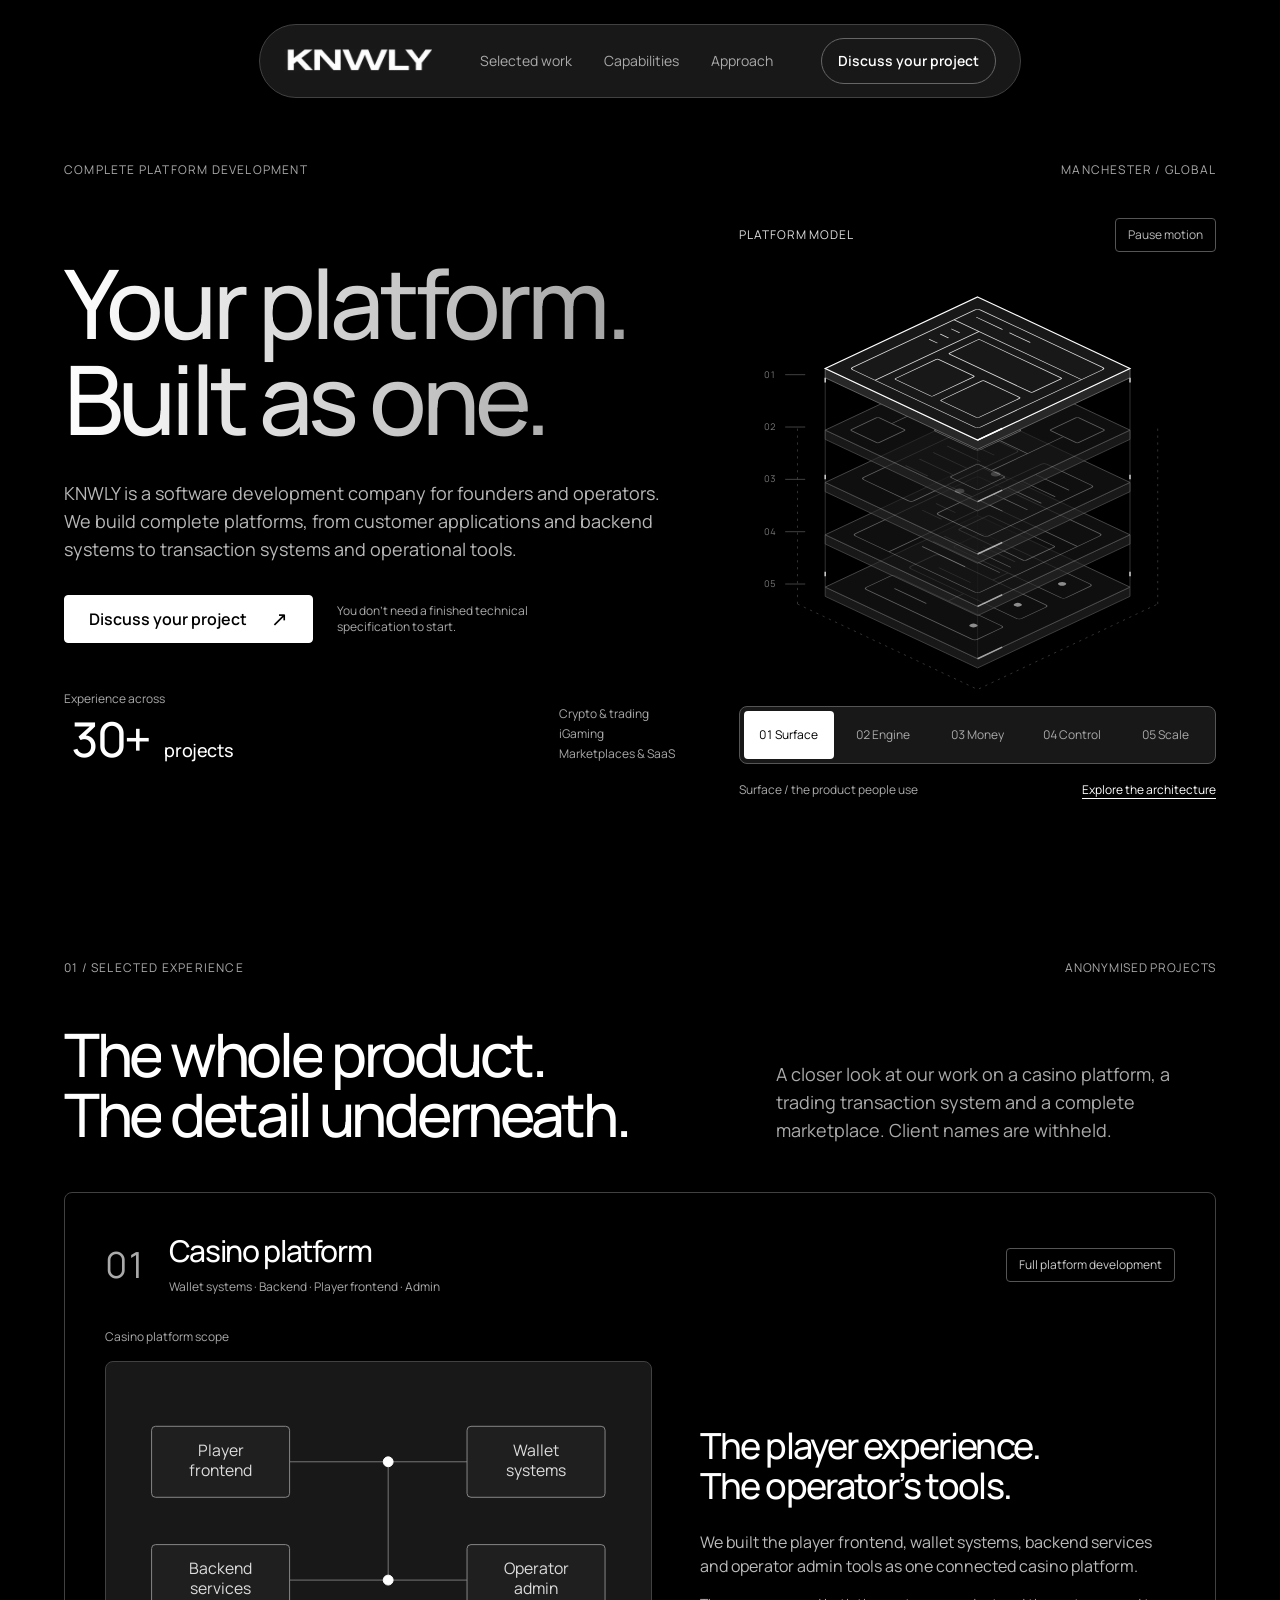
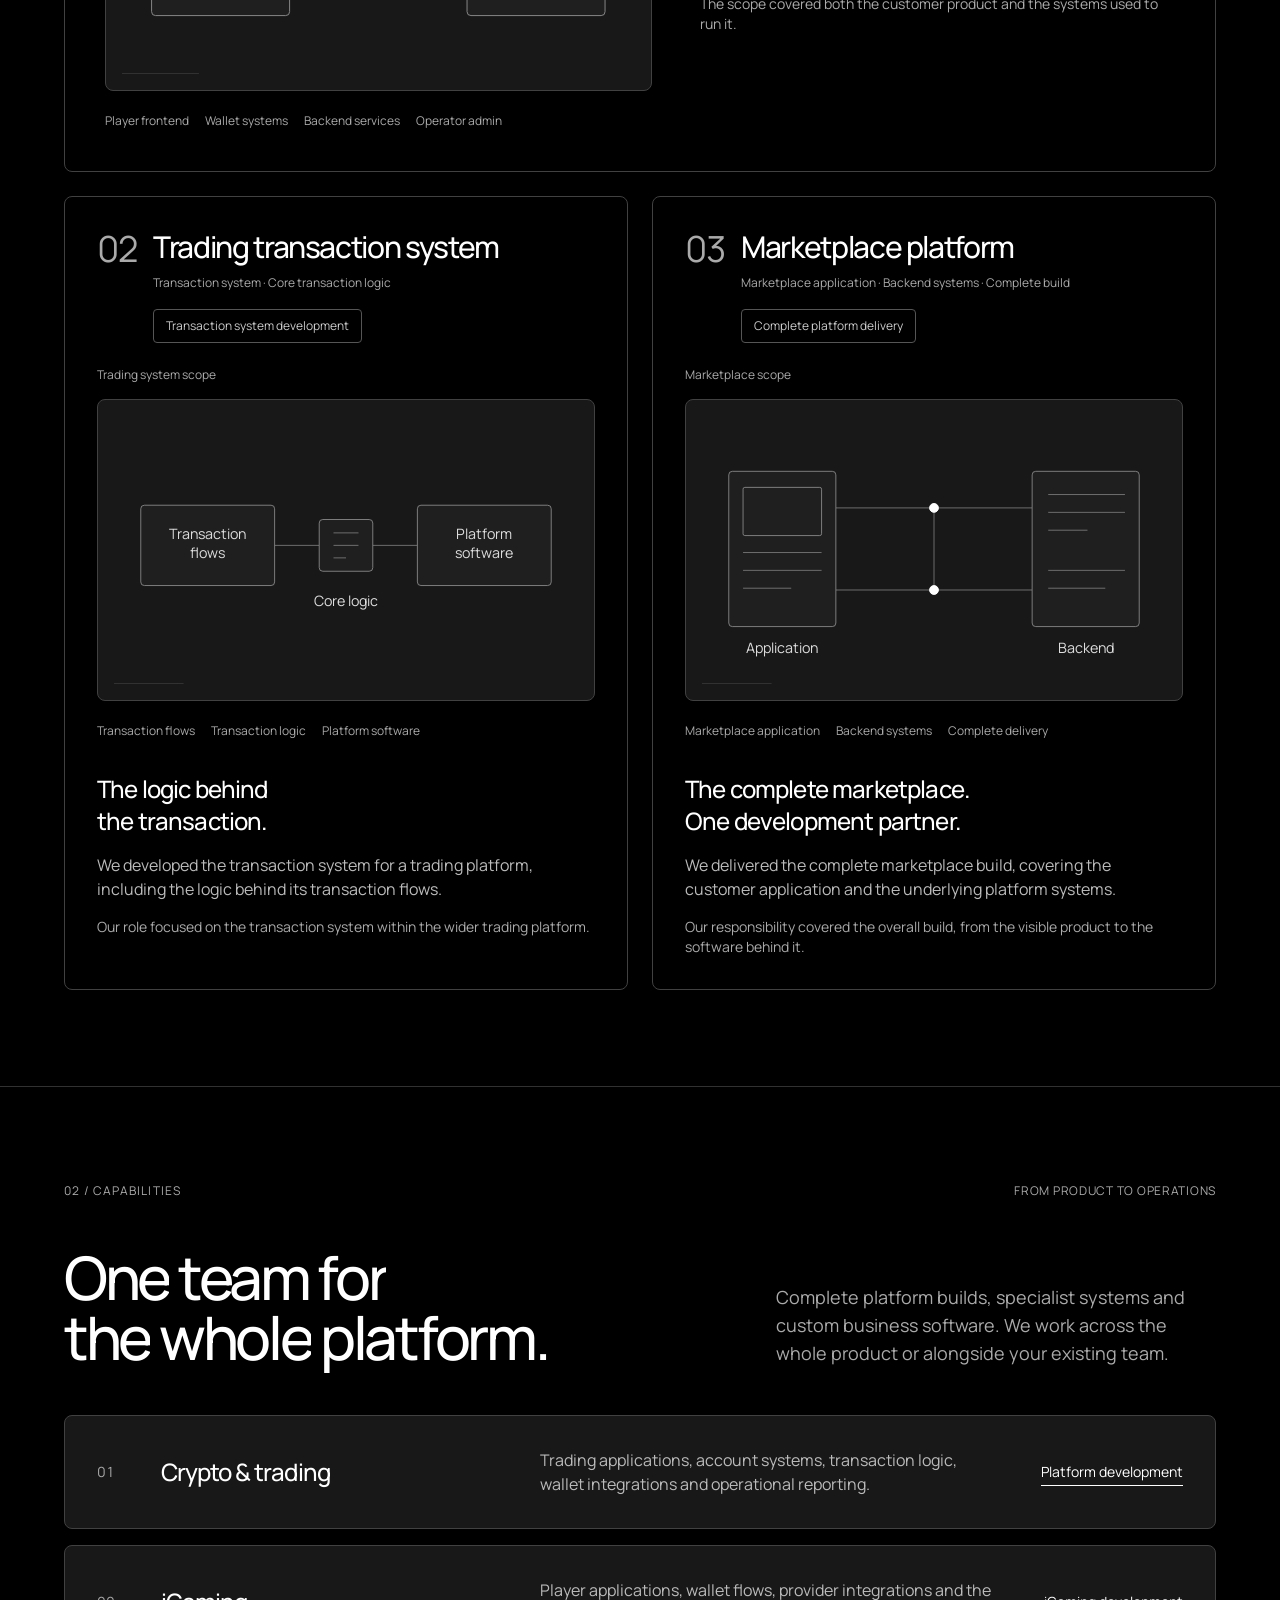
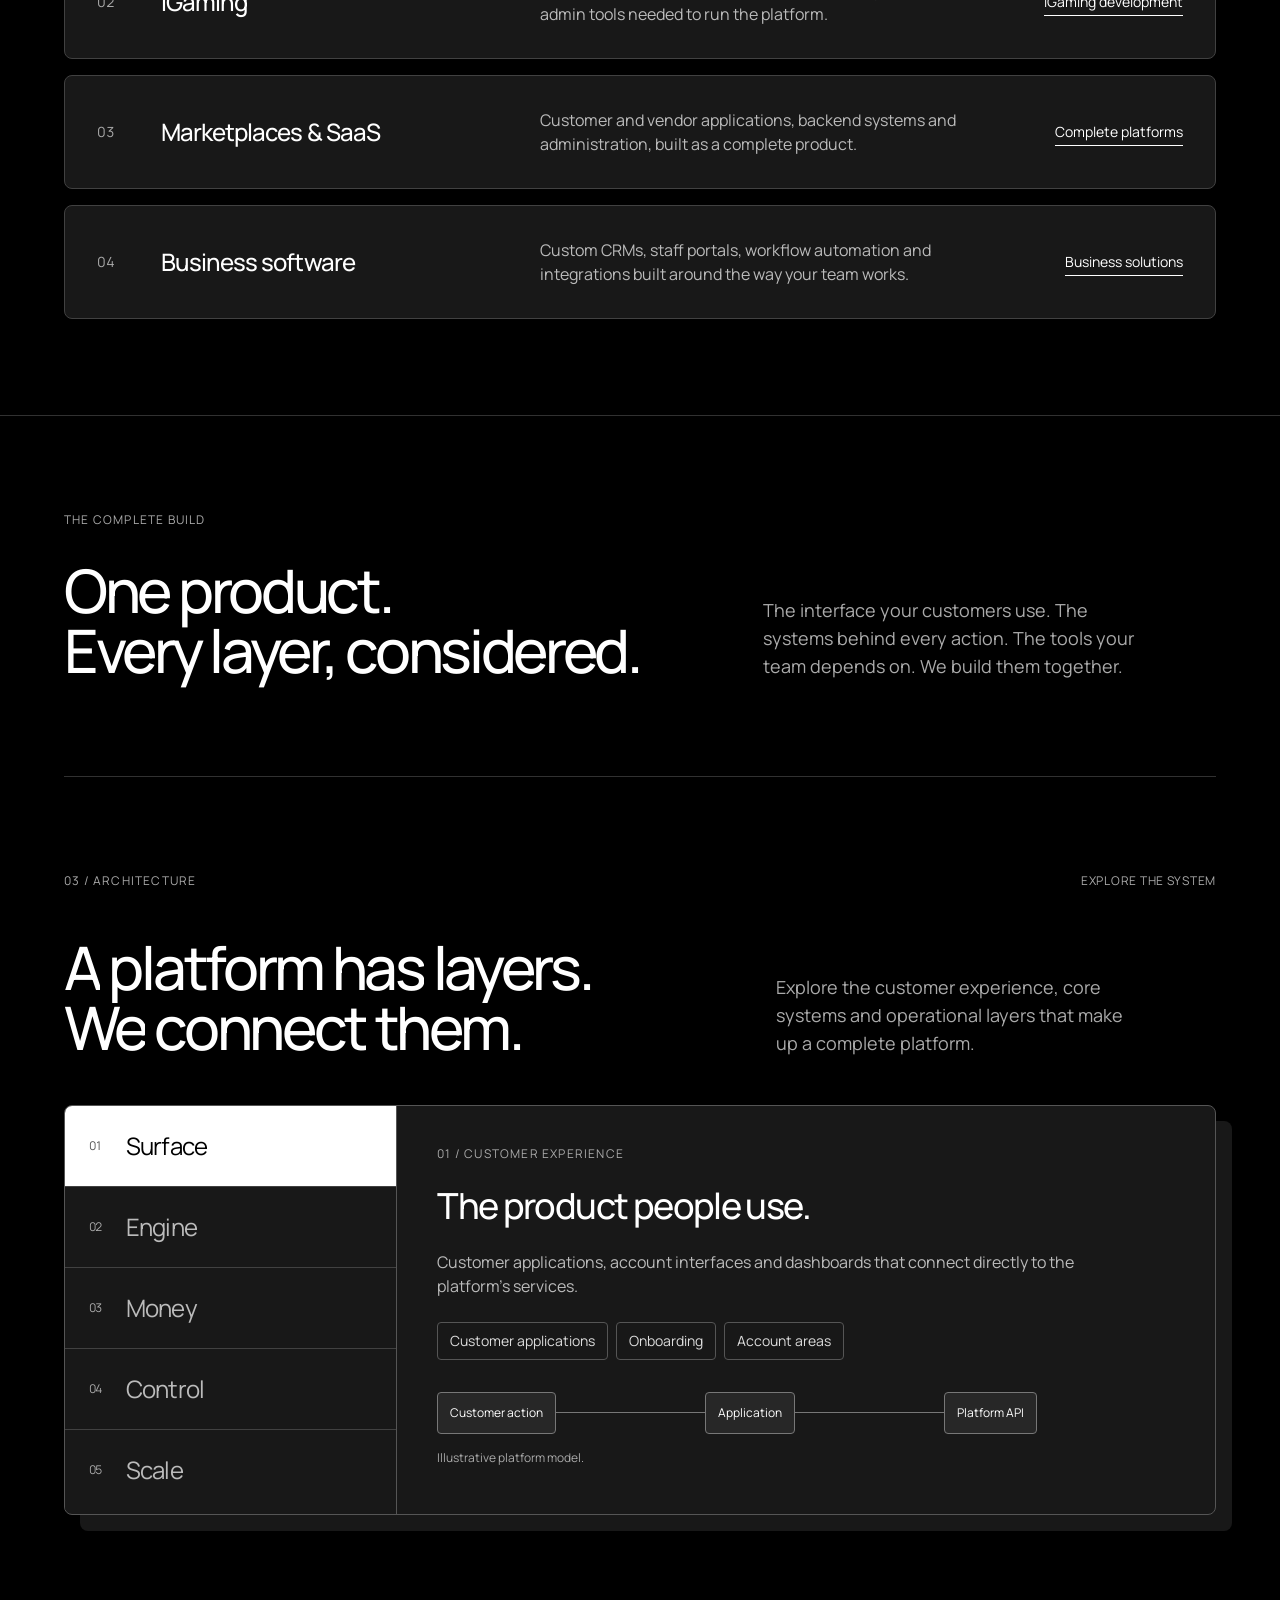
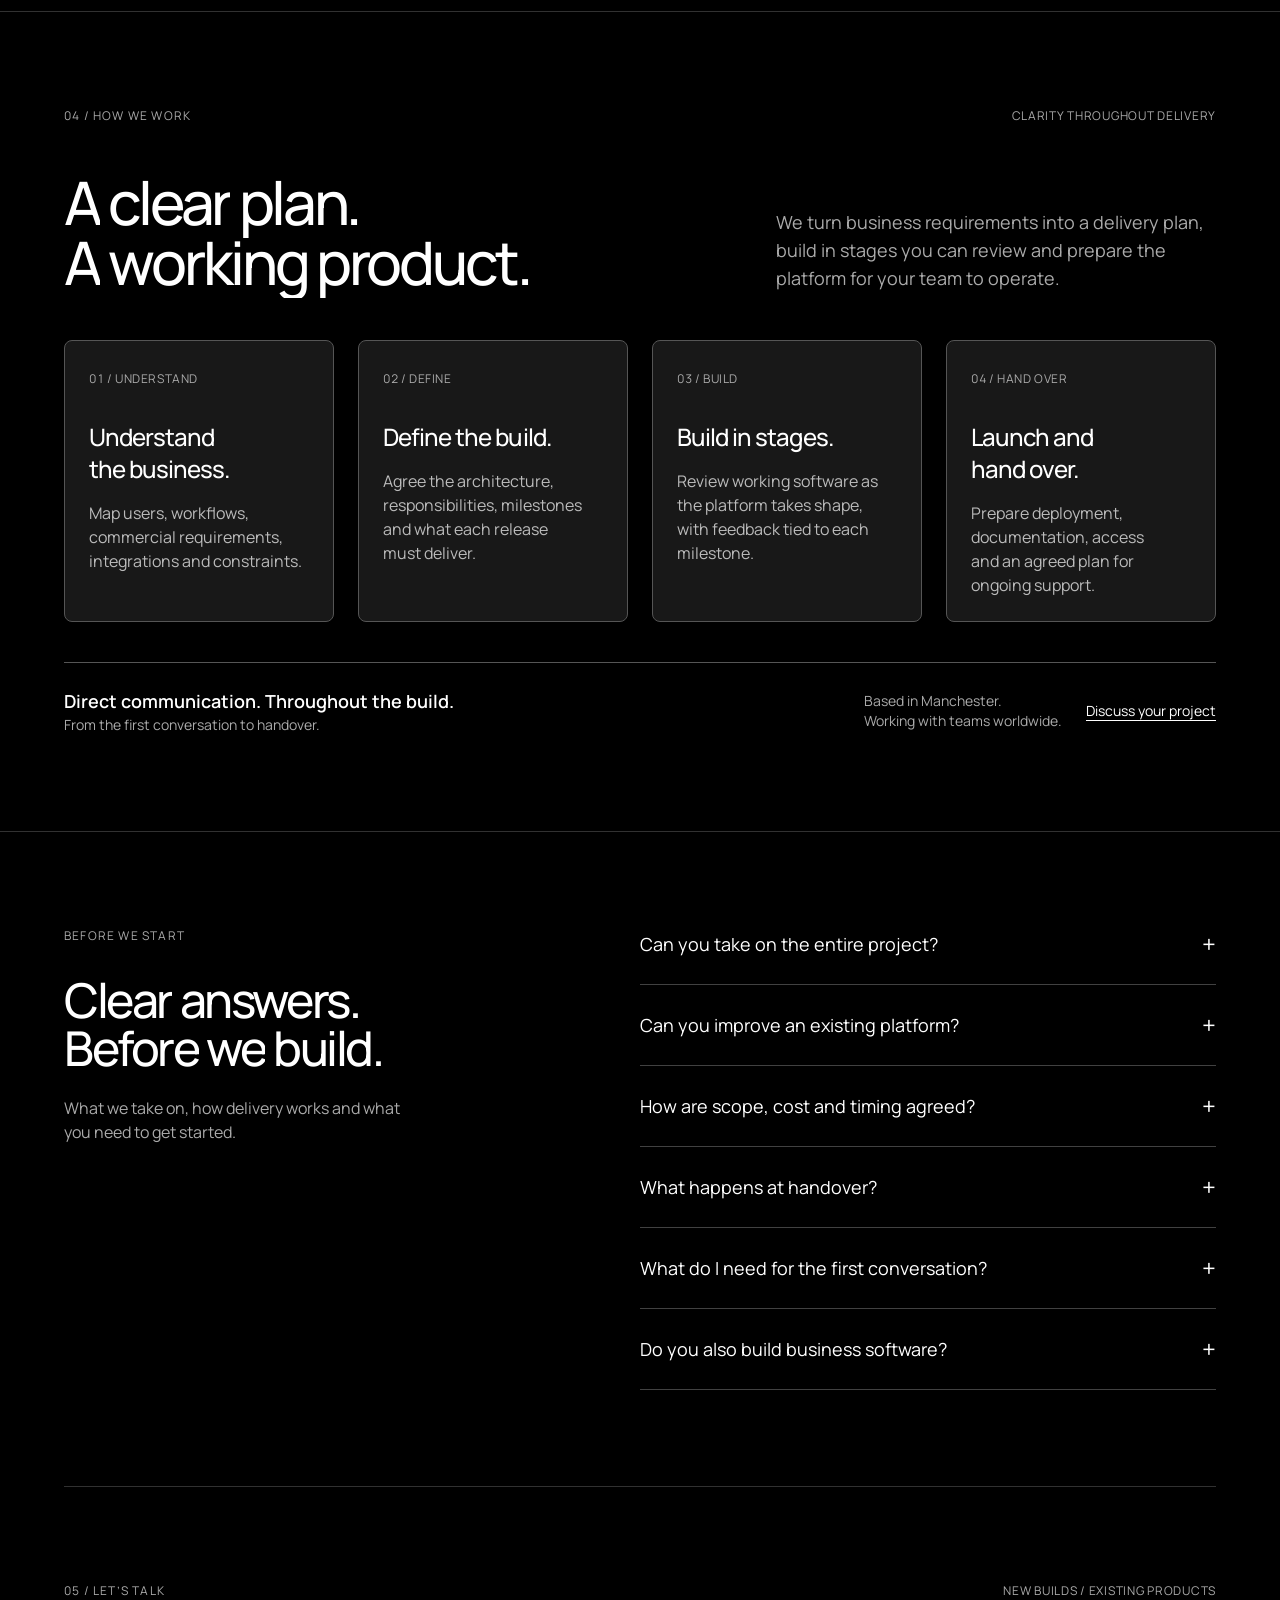
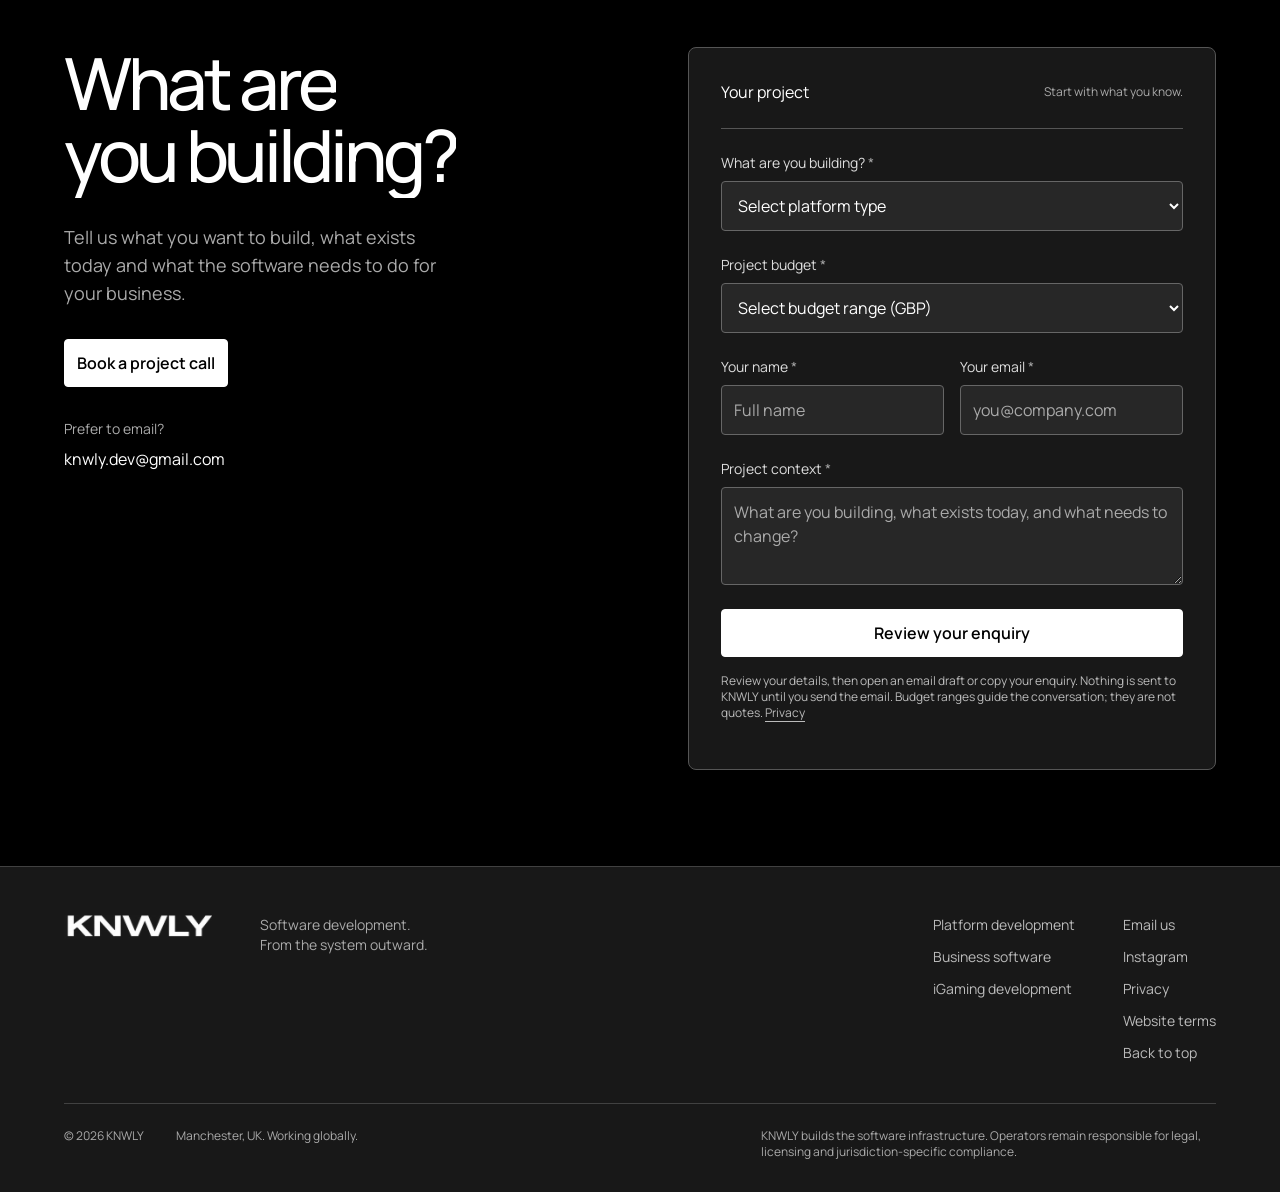
==== commit d62654a1: "Add files via upload" ====
--- a/index.html
+++ b/index.html
@@ -1,2967 +1,11 @@
-<!DOCTYPE html>
-<html lang="en">
-<head>
-  <!-- SEO domain default: https://knwly.dev/. If the final domain changes, update canonical, og:url, robots.txt, and sitemap.xml. -->
-  <meta charset="UTF-8" />
-  <meta name="viewport" content="width=device-width, initial-scale=1.0" />
-  <title>KNWLY | Full Platform Development for Crypto, Trading, Casino & Fintech</title>
-  <meta name="description" content="KNWLY builds complete digital platforms for crypto exchanges, trading brands, casino operators, fintech teams, marketplaces, wallets and admin systems." />
-  <meta name="keywords" content="platform development, crypto exchange development, trading platform development, casino platform development, sportsbook platform development, fintech infrastructure, wallet systems, admin systems, marketplace development, UK platform studio" />
-  <meta name="author" content="KNWLY" />
-  <meta name="robots" content="index, follow, max-image-preview:large" />
-  <meta name="referrer" content="strict-origin-when-cross-origin" />
-  <link rel="canonical" href="https://knwly.dev/" />
-
-  <meta property="og:site_name" content="KNWLY" />
-  <meta property="og:title" content="KNWLY | Full Platform Development" />
-  <meta property="og:description" content="KNWLY builds complete digital platforms for crypto exchanges, trading brands, casino operators, fintech teams, marketplaces, wallets and admin systems." />
-  <meta property="og:type" content="website" />
-  <meta property="og:url" content="https://knwly.dev/" />
-  <meta property="og:locale" content="en_GB" />
-  <meta property="og:image" content="https://knwly.dev/assets/knwly-og-image.png" />
-  <meta property="og:image:secure_url" content="https://knwly.dev/assets/knwly-og-image.png" />
-  <meta property="og:image:width" content="1200" />
-  <meta property="og:image:height" content="630" />
-  <meta property="og:image:alt" content="KNWLY — full platform development for crypto, trading, casino and fintech platforms" />
-
-  <meta name="twitter:card" content="summary_large_image" />
-  <meta name="twitter:title" content="KNWLY | Full Platform Development" />
-  <meta name="twitter:description" content="KNWLY builds complete digital platforms for crypto exchanges, trading brands, casino operators, fintech teams, marketplaces, wallets and admin systems." />
-  <meta name="twitter:image" content="https://knwly.dev/assets/knwly-og-image.png" />
-
-  <meta name="theme-color" content="#080808" />
-  <meta name="msapplication-TileColor" content="#080808" />
-  <link rel="icon" href="/assets/favicon.ico" sizes="any" />
-  <link rel="icon" type="image/png" sizes="16x16" href="/assets/favicon-16x16.png" />
-  <link rel="icon" type="image/png" sizes="32x32" href="/assets/favicon-32x32.png" />
-  <link rel="apple-touch-icon" sizes="180x180" href="/assets/apple-touch-icon.png" />
-  <link rel="manifest" href="/site.webmanifest" />
-  <script type="application/ld+json">
-{
-  "@context": "https://schema.org",
-  "@graph": [
-    {
-      "@type": "Organization",
-      "@id": "https://knwly.dev/#organization",
-      "name": "KNWLY",
-      "url": "https://knwly.dev/",
-      "logo": "https://knwly.dev/assets/knwly-og-icon.png",
-      "image": "https://knwly.dev/assets/knwly-og-image.png",
-      "email": "photonicalpw@gmail.com",
-      "sameAs": [
-        "https://www.instagram.com/knwly.dev/"
-      ],
-      "contactPoint": [
-        {
-          "@type": "ContactPoint",
-          "email": "photonicalpw@gmail.com",
-          "contactType": "sales",
-          "areaServed": [
-            "GB",
-            "Worldwide"
-          ],
-          "availableLanguage": [
-            "en"
-          ]
-        }
-      ]
-    },
-    {
-      "@type": "WebSite",
-      "@id": "https://knwly.dev/#website",
-      "name": "KNWLY",
-      "url": "https://knwly.dev/",
-      "publisher": {
-        "@id": "https://knwly.dev/#organization"
-      },
-      "inLanguage": "en-GB"
-    },
-    {
-      "@type": "ProfessionalService",
-      "@id": "https://knwly.dev/#service",
-      "name": "KNWLY Platform Development",
-      "url": "https://knwly.dev/",
-      "image": "https://knwly.dev/assets/knwly-og-image.png",
-      "email": "photonicalpw@gmail.com",
-      "areaServed": [
-        "United Kingdom",
-        "Global"
-      ],
-      "description": "KNWLY builds complete digital platforms for crypto exchanges, trading brands, casino operators, fintech teams, marketplaces, wallets and admin systems.",
-      "provider": {
-        "@id": "https://knwly.dev/#organization"
-      },
-      "serviceType": [
-        "Crypto exchange development",
-        "Trading platform development",
-        "Casino and sportsbook platform development",
-        "Fintech infrastructure development",
-        "Marketplace platform development",
-        "Wallet and payment platform development",
-        "Admin and operations system development"
-      ],
-      "hasOfferCatalog": {
-        "@type": "OfferCatalog",
-        "name": "Platform development services",
-        "itemListElement": [
-          {
-            "@type": "Offer",
-            "itemOffered": {
-              "@type": "Service",
-              "name": "Crypto exchange platform development"
-            }
-          },
-          {
-            "@type": "Offer",
-            "itemOffered": {
-              "@type": "Service",
-              "name": "Trading and prop platform development"
-            }
-          },
-          {
-            "@type": "Offer",
-            "itemOffered": {
-              "@type": "Service",
-              "name": "Casino, sportsbook and iGaming platform development"
-            }
-          },
-          {
-            "@type": "Offer",
-            "itemOffered": {
-              "@type": "Service",
-              "name": "Fintech infrastructure and wallet systems"
-            }
-          },
-          {
-            "@type": "Offer",
-            "itemOffered": {
-              "@type": "Service",
-              "name": "Marketplace, admin and operations systems"
-            }
-          }
-        ]
-      }
-    }
-  ]
-}
-  </script>
-  <link rel="preconnect" href="https://fonts.googleapis.com" />
-  <link rel="preconnect" href="https://fonts.gstatic.com" crossorigin />
-  <link href="https://fonts.googleapis.com/css2?family=Barlow:ital,wght@0,300;0,400;0,500;0,600;0,700;0,800;0,900;1,300;1,700;1,900&family=JetBrains+Mono:wght@300;400;500&display=swap" rel="stylesheet" />
-  <style>
-    *, *::before, *::after { box-sizing: border-box; margin: 0; padding: 0; }
-
-    :root {
-      --bg:       #080808;
-      --surf:     #0d0d0d;
-      --card:     #111;
-      --b:        rgba(255,255,255,0.07);
-      --bhi:      rgba(255,255,255,0.13);
-      --muted:    #3d3d3d;
-      --dim:      #777;
-      --body:     #999;
-      --text:     #d8d8d8;
-      --white:    #f0f0f0;
-      --accent:   #e2ff3e;
-      --danger:   #f87171;
-      --sans:     'Barlow', system-ui, -apple-system, BlinkMacSystemFont, 'Segoe UI', sans-serif;
-      --mono:     'JetBrains Mono', ui-monospace, SFMono-Regular, Consolas, monospace;
-      --ease:     cubic-bezier(0.16, 1, 0.3, 1);
-    }
-
-    html { scroll-behavior: smooth; }
-
-    body {
-      background: var(--bg);
-      color: var(--body);
-      font-family: var(--sans);
-      font-size: 16px;
-      line-height: 1.6;
-      overflow-x: hidden;
-      -webkit-font-smoothing: antialiased;
-      text-rendering: optimizeLegibility;
-    }
-
-    ::selection { background: var(--accent); color: var(--bg); }
-    ::-webkit-scrollbar { width: 2px; }
-    ::-webkit-scrollbar-track { background: transparent; }
-    ::-webkit-scrollbar-thumb { background: var(--muted); }
-
-    a { color: inherit; }
-
-
-    /* NAV */
-    nav {
-      position: fixed;
-      inset: 0 0 auto 0;
-      z-index: 200;
-      height: 62px;
-      display: flex;
-      align-items: center;
-      justify-content: space-between;
-      padding: 0 48px;
-      transition: background 0.5s var(--ease), border-color 0.5s var(--ease), backdrop-filter 0.5s;
-      border-bottom: 1px solid transparent;
-    }
-
-    nav.solid {
-      background: rgba(8,8,8,0.92);
-      backdrop-filter: blur(20px);
-      -webkit-backdrop-filter: blur(20px);
-      border-bottom-color: var(--b);
-    }
-
-    .logo {
-      font-weight: 800;
-      font-size: 18px;
-      letter-spacing: 0.06em;
-      color: var(--white);
-      text-decoration: none;
-      text-transform: uppercase;
-    }
-
-    .logo-dot { color: var(--accent); }
-
-    .nav-links {
-      display: flex;
-      align-items: center;
-      gap: 32px;
-    }
-
-    .nl {
-      font-family: var(--mono);
-      font-size: 10px;
-      letter-spacing: 0.1em;
-      text-transform: uppercase;
-      color: var(--dim);
-      text-decoration: none;
-      transition: color 0.25s;
-    }
-
-    .nl:hover,
-    .nl:focus-visible { color: var(--text); }
-
-    .nl-cta {
-      color: var(--bg);
-      background: var(--accent);
-      padding: 9px 20px;
-      font-family: var(--mono);
-      font-size: 10px;
-      letter-spacing: 0.1em;
-      text-transform: uppercase;
-      text-decoration: none;
-      transition: opacity 0.2s, transform 0.3s var(--ease);
-    }
-
-    .nl-cta:hover,
-    .nl-cta:focus-visible { opacity: 0.82; transform: translateY(-1px); }
-
-    /* HERO */
-    #hero {
-      min-height: 100svh;
-      display: flex;
-      flex-direction: column;
-      justify-content: flex-end;
-      padding: 0 48px;
-      position: relative;
-      overflow: hidden;
-    }
-
-    #hero::after {
-      content: '';
-      position: absolute;
-      inset: 0;
-      background-image:
-        linear-gradient(var(--b) 1px, transparent 1px),
-        linear-gradient(90deg, var(--b) 1px, transparent 1px);
-      background-size: 72px 72px;
-      mask-image: radial-gradient(ellipse 70% 60% at 50% 30%, black 20%, transparent 75%);
-      -webkit-mask-image: radial-gradient(ellipse 70% 60% at 50% 30%, black 20%, transparent 75%);
-      pointer-events: none;
-    }
-
-    .hero-glow {
-      position: absolute;
-      width: 700px;
-      height: 700px;
-      top: -100px;
-      left: 50%;
-      transform: translateX(-20%);
-      background: radial-gradient(circle, rgba(226,255,62,0.055) 0%, transparent 65%);
-      pointer-events: none;
-      animation: glowBreathe 7s ease-in-out infinite;
-    }
-
-    @keyframes glowBreathe {
-      0%, 100% { transform: translateX(-20%) scale(1); opacity: 1; }
-      50% { transform: translateX(-20%) scale(1.12); opacity: 0.7; }
-    }
-
-    .hero-body {
-      position: relative;
-      z-index: 1;
-      padding-bottom: 72px;
-    }
-
-    .h-eyebrow {
-      font-family: var(--mono);
-      font-size: 10px;
-      letter-spacing: 0.28em;
-      text-transform: uppercase;
-      color: var(--accent);
-      margin-bottom: 28px;
-      opacity: 0;
-      animation: slideUp 0.9s 0.15s var(--ease) forwards;
-    }
-
-    .h-headline {
-      max-width: 1200px;
-      font-weight: 800;
-      font-size: clamp(50px, 8.2vw, 122px);
-      line-height: 0.9;
-      letter-spacing: -0.035em;
-      color: var(--white);
-      text-transform: uppercase;
-      opacity: 0;
-      animation: slideUp 1s 0.28s var(--ease) forwards;
-    }
-
-    .h-headline em {
-      font-style: italic;
-      font-weight: 300;
-      color: var(--dim);
-    }
-
-    .h-sub-row {
-      display: flex;
-      align-items: flex-end;
-      justify-content: space-between;
-      gap: 48px;
-      margin-top: 44px;
-      opacity: 0;
-      animation: slideUp 1s 0.44s var(--ease) forwards;
-    }
-
-    .h-sub {
-      max-width: 610px;
-      font-size: 16px;
-      font-weight: 300;
-      line-height: 1.85;
-      color: var(--dim);
-    }
-
-    .h-sub strong { color: var(--text); font-weight: 500; }
-
-    .copy-mobile,
-    .mobile-proofline { display: none; }
-
-    .h-actions {
-      display: flex;
-      gap: 12px;
-      flex-shrink: 0;
-    }
-
-    .btn-primary,
-    .btn-ghost,
-    .btn-dark {
-      display: inline-flex;
-      align-items: center;
-      justify-content: center;
-      font-family: var(--mono);
-      font-size: 10px;
-      letter-spacing: 0.12em;
-      text-transform: uppercase;
-      text-decoration: none;
-      white-space: nowrap;
-      transition: opacity 0.2s, transform 0.3s var(--ease), border-color 0.25s, color 0.25s;
-    }
-
-    .btn-primary {
-      background: var(--accent);
-      color: var(--bg);
-      padding: 14px 28px;
-    }
-
-    .btn-primary:hover,
-    .btn-primary:focus-visible { opacity: 0.85; transform: translateY(-2px); }
-
-    .btn-ghost {
-      border: 1px solid var(--bhi);
-      color: var(--dim);
-      padding: 14px 28px;
-    }
-
-    .btn-ghost:hover,
-    .btn-ghost:focus-visible { border-color: var(--muted); color: var(--text); transform: translateY(-2px); }
-
-    .hero-stats {
-      display: grid;
-      grid-template-columns: repeat(4, 1fr);
-      border-top: 1px solid var(--b);
-      margin-top: 56px;
-      position: relative;
-      z-index: 1;
-      opacity: 0;
-      animation: fadeIn 1.2s 0.7s var(--ease) forwards;
-    }
-
-    .hstat {
-      padding: 22px 22px 22px 0;
-      border-right: 1px solid var(--b);
-    }
-
-    .hstat:last-child { border-right: none; }
-
-    .hstat-n {
-      font-weight: 700;
-      font-size: 24px;
-      letter-spacing: -0.03em;
-      color: var(--white);
-      line-height: 1;
-      text-transform: uppercase;
-    }
-
-    .hstat-l {
-      font-family: var(--mono);
-      font-size: 9px;
-      letter-spacing: 0.14em;
-      text-transform: uppercase;
-      color: var(--muted);
-      margin-top: 7px;
-    }
-
-    /* TICKER */
-    .ticker {
-      overflow: hidden;
-      border-top: 1px solid var(--b);
-      border-bottom: 1px solid var(--b);
-      background: var(--surf);
-      padding: 11px 0;
-    }
-
-    .ticker-track {
-      display: flex;
-      width: max-content;
-      animation: ticker 28s linear infinite;
-    }
-
-    .ticker-track:hover { animation-play-state: paused; }
-
-    .ti {
-      display: inline-flex;
-      align-items: center;
-      gap: 14px;
-      padding: 0 28px;
-      font-family: var(--mono);
-      font-size: 9px;
-      letter-spacing: 0.2em;
-      text-transform: uppercase;
-      color: var(--muted);
-      white-space: nowrap;
-    }
-
-    .ti-dot {
-      width: 3px;
-      height: 3px;
-      background: var(--accent);
-      border-radius: 50%;
-      flex-shrink: 0;
-    }
-
-    /* SHARED */
-    .section { padding: 112px 48px; }
-    .linesep { height: 1px; background: var(--b); margin: 0 48px; }
-
-    .label {
-      font-family: var(--mono);
-      font-size: 9px;
-      letter-spacing: 0.28em;
-      text-transform: uppercase;
-      color: var(--accent);
-      margin-bottom: 18px;
-    }
-
-    .h2 {
-      font-weight: 800;
-      font-size: clamp(34px, 4.5vw, 68px);
-      line-height: 0.93;
-      letter-spacing: -0.03em;
-      color: var(--white);
-      text-transform: uppercase;
-    }
-
-    .h2 em { font-style: italic; font-weight: 300; color: var(--dim); }
-    .h2 .hi { color: var(--accent); }
-
-    .section-lead {
-      max-width: 520px;
-      font-size: 14px;
-      font-weight: 300;
-      line-height: 1.85;
-      color: var(--dim);
-    }
-
-    .section-lead strong { color: var(--text); font-weight: 500; }
-
-    .rv {
-      opacity: 0;
-      transform: translateY(22px);
-      transition: opacity 0.85s var(--ease), transform 0.85s var(--ease);
-    }
-
-    .rv.in { opacity: 1; transform: none; }
-
-    /* ABOUT */
-    #about {
-      display: grid;
-      grid-template-columns: 5fr 7fr;
-      gap: 96px;
-      align-items: start;
-    }
-
-    .about-sticky,
-    .cap-sticky { position: sticky; top: 88px; }
-
-    .about-body { display: flex; flex-direction: column; gap: 20px; }
-
-    .about-p {
-      font-size: 17px;
-      font-weight: 300;
-      line-height: 1.85;
-      color: var(--dim);
-    }
-
-    .about-p strong { color: var(--text); font-weight: 500; }
-
-    .about-pull {
-      font-size: clamp(18px, 2vw, 24px);
-      font-weight: 600;
-      line-height: 1.45;
-      color: var(--white);
-      letter-spacing: -0.015em;
-      border-left: 2px solid var(--accent);
-      padding-left: 22px;
-    }
-
-    .qual-list {
-      display: flex;
-      flex-direction: column;
-      margin-top: 8px;
-      border-top: 1px solid var(--b);
-    }
-
-    .qual-item {
-      display: flex;
-      align-items: baseline;
-      gap: 16px;
-      padding: 14px 0;
-      border-bottom: 1px solid var(--b);
-    }
-
-    .qual-tick {
-      font-family: var(--mono);
-      font-size: 9px;
-      color: var(--accent);
-      flex-shrink: 0;
-      margin-top: 2px;
-    }
-
-    .qual-text {
-      font-size: 14px;
-      font-weight: 400;
-      color: var(--body);
-      line-height: 1.6;
-    }
-
-    .qual-text strong { color: var(--text); font-weight: 500; }
-
-    /* SECTORS */
-    #sectors { background: var(--surf); }
-
-    .sectors-head {
-      display: flex;
-      justify-content: space-between;
-      align-items: flex-end;
-      gap: 48px;
-      margin-bottom: 56px;
-    }
-
-    .sectors-intro {
-      max-width: 430px;
-      font-size: 14px;
-      font-weight: 300;
-      line-height: 1.8;
-      color: var(--dim);
-    }
-
-    .sectors-grid {
-      display: grid;
-      grid-template-columns: repeat(3, 1fr);
-      gap: 1px;
-      background: var(--b);
-    }
-
-    .sc {
-      background: var(--bg);
-      min-height: 220px;
-      padding: 36px 28px 32px;
-      display: flex;
-      flex-direction: column;
-      gap: 12px;
-      position: relative;
-      overflow: hidden;
-      transition: background 0.35s var(--ease);
-    }
-
-    .sc::after {
-      content: '';
-      position: absolute;
-      bottom: 0;
-      left: 0;
-      right: 0;
-      height: 1px;
-      background: var(--accent);
-      transform: scaleX(0);
-      transform-origin: left;
-      transition: transform 0.5s var(--ease);
-    }
-
-    .sc:hover { background: var(--card); }
-    .sc:hover::after { transform: scaleX(1); }
-
-    .sc-num {
-      font-family: var(--mono);
-      font-size: 9px;
-      letter-spacing: 0.18em;
-      color: var(--muted);
-    }
-
-    .sc-name {
-      font-weight: 700;
-      font-size: 15px;
-      letter-spacing: 0.02em;
-      text-transform: uppercase;
-      color: var(--white);
-      margin-top: 4px;
-    }
-
-    .sc-desc {
-      font-size: 12px;
-      font-weight: 300;
-      color: var(--dim);
-      line-height: 1.75;
-    }
-
-    /* PLATFORM BAND */
-    .partners-band {
-      padding: 36px 48px;
-      display: flex;
-      align-items: center;
-      gap: 40px;
-      overflow: hidden;
-      border-top: 1px solid var(--b);
-      border-bottom: 1px solid var(--b);
-    }
-
-    .partners-lbl {
-      font-family: var(--mono);
-      font-size: 9px;
-      letter-spacing: 0.22em;
-      text-transform: uppercase;
-      color: var(--muted);
-      white-space: nowrap;
-      flex-shrink: 0;
-    }
-
-    .partners-wrap {
-      flex: 1;
-      overflow: hidden;
-      mask-image: linear-gradient(to right, transparent, black 10%, black 90%, transparent);
-      -webkit-mask-image: linear-gradient(to right, transparent, black 10%, black 90%, transparent);
-    }
-
-    .partners-track {
-      display: flex;
-      align-items: center;
-      width: max-content;
-      animation: ticker 22s linear infinite;
-    }
-
-    .partners-track:hover { animation-play-state: paused; }
-
-    .plogo {
-      font-weight: 700;
-      font-size: 14px;
-      letter-spacing: 0.08em;
-      text-transform: uppercase;
-      color: rgba(255,255,255,0.16);
-      padding: 0 48px;
-      white-space: nowrap;
-      cursor: default;
-    }
-
-    /* WHO */
-    #who {
-      display: grid;
-      grid-template-columns: 1fr 1fr;
-      gap: 80px;
-      align-items: start;
-    }
-
-    .who-content { width: 100%; }
-
-    .who-table {
-      display: flex;
-      flex-direction: column;
-      border-top: 1px solid var(--b);
-    }
-
-    .who-row {
-      display: grid;
-      grid-template-columns: 1fr 1fr;
-      gap: 16px;
-      padding: 16px 0;
-      border-bottom: 1px solid var(--b);
-      transition: padding-left 0.3s var(--ease);
-    }
-
-    .who-row:hover { padding-left: 8px; }
-
-    .who-trigger {
-      font-size: 13px;
-      font-weight: 500;
-      color: var(--text);
-    }
-
-    .who-reason {
-      font-size: 12px;
-      font-weight: 300;
-      color: var(--dim);
-      line-height: 1.6;
-    }
-
-    .who-heading {
-      font-family: var(--mono);
-      font-size: 9px;
-      letter-spacing: 0.2em;
-      text-transform: uppercase;
-      color: var(--muted);
-      padding-bottom: 12px;
-    }
-
-    /* CAPABILITIES */
-    #capabilities {
-      display: grid;
-      grid-template-columns: 4fr 6fr;
-      gap: 96px;
-      align-items: start;
-    }
-
-    .cap-list { border-top: 1px solid var(--b); }
-
-    .cap-item {
-      display: flex;
-      align-items: center;
-      justify-content: space-between;
-      gap: 24px;
-      padding: 18px 0;
-      border-bottom: 1px solid var(--b);
-      transition: padding-left 0.3s var(--ease);
-      cursor: default;
-    }
-
-    .cap-item:hover { padding-left: 10px; }
-    .cap-item:hover .cap-name { color: var(--white); }
-
-    .cap-name {
-      font-size: 15px;
-      font-weight: 500;
-      color: var(--text);
-      transition: color 0.25s;
-    }
-
-    .cap-tags {
-      display: flex;
-      gap: 6px;
-      flex-wrap: wrap;
-      justify-content: flex-end;
-      max-width: 360px;
-    }
-
-    .ctag {
-      font-family: var(--mono);
-      font-size: 8px;
-      letter-spacing: 0.1em;
-      text-transform: uppercase;
-      color: var(--muted);
-      border: 1px solid var(--b);
-      padding: 3px 7px;
-    }
-
-    /* INSIGHT */
-    #insight { background: var(--surf); }
-
-    .insight-grid {
-      display: grid;
-      grid-template-columns: 0.95fr 1.05fr;
-      gap: 80px;
-      align-items: start;
-    }
-
-    .insight-body { display: flex; flex-direction: column; gap: 18px; }
-
-    .insight-p {
-      font-size: 15px;
-      font-weight: 300;
-      line-height: 1.9;
-      color: var(--dim);
-    }
-
-    .insight-p strong { color: var(--text); font-weight: 500; }
-
-    .insight-pull {
-      font-weight: 700;
-      font-size: clamp(22px, 2.7vw, 40px);
-      line-height: 1.05;
-      letter-spacing: -0.03em;
-      color: var(--white);
-      text-transform: uppercase;
-    }
-
-    .model-panel {
-      border: 1px solid var(--b);
-      background:
-        linear-gradient(180deg, rgba(255,255,255,0.025), transparent),
-        var(--bg);
-      padding: 30px;
-      position: relative;
-      overflow: hidden;
-    }
-
-    .model-panel::before {
-      content: '';
-      position: absolute;
-      inset: 0;
-      background-image:
-        linear-gradient(var(--b) 1px, transparent 1px),
-        linear-gradient(90deg, var(--b) 1px, transparent 1px);
-      background-size: 44px 44px;
-      opacity: 0.25;
-      mask-image: linear-gradient(to bottom, black, transparent 70%);
-      -webkit-mask-image: linear-gradient(to bottom, black, transparent 70%);
-      pointer-events: none;
-    }
-
-    .model-top {
-      position: relative;
-      z-index: 1;
-      display: flex;
-      align-items: center;
-      justify-content: space-between;
-      gap: 24px;
-      padding-bottom: 22px;
-      border-bottom: 1px solid var(--b);
-      margin-bottom: 8px;
-    }
-
-    .model-title {
-      font-family: var(--mono);
-      font-size: 9px;
-      letter-spacing: 0.22em;
-      text-transform: uppercase;
-      color: var(--accent);
-    }
-
-    .model-status {
-      font-family: var(--mono);
-      font-size: 8px;
-      letter-spacing: 0.16em;
-      text-transform: uppercase;
-      color: var(--text);
-      border: 1px solid rgba(226,255,62,0.35);
-      padding: 6px 9px;
-      background: rgba(226,255,62,0.04);
-    }
-
-    .model-list {
-      position: relative;
-      z-index: 1;
-      display: grid;
-      gap: 0;
-    }
-
-    .model-row {
-      display: grid;
-      grid-template-columns: 150px 1fr;
-      gap: 24px;
-      padding: 20px 0;
-      border-bottom: 1px solid var(--b);
-    }
-
-    .model-row:last-child { border-bottom: none; }
-
-    .model-index {
-      font-family: var(--mono);
-      font-size: 9px;
-      letter-spacing: 0.16em;
-      text-transform: uppercase;
-      color: var(--muted);
-    }
-
-    .model-copy h3 {
-      font-size: 15px;
-      line-height: 1.2;
-      text-transform: uppercase;
-      letter-spacing: 0.01em;
-      color: var(--white);
-      margin-bottom: 7px;
-    }
-
-    .model-copy p {
-      font-size: 12px;
-      font-weight: 300;
-      line-height: 1.75;
-      color: var(--dim);
-    }
-
-    .model-note {
-      position: relative;
-      z-index: 1;
-      margin-top: 20px;
-      padding-top: 18px;
-      border-top: 1px solid var(--b);
-      font-family: var(--mono);
-      font-size: 9px;
-      line-height: 1.8;
-      letter-spacing: 0.08em;
-      color: var(--muted);
-    }
-
-    .model-note strong { color: var(--accent); font-weight: 500; }
-
-    /* PROCESS */
-    .process-grid {
-      display: grid;
-      grid-template-columns: repeat(4, 1fr);
-      gap: 1px;
-      background: var(--b);
-      margin-top: 56px;
-    }
-
-    .ps {
-      background: var(--bg);
-      padding: 40px 28px;
-      transition: background 0.35s var(--ease);
-    }
-
-    .ps:hover { background: var(--card); }
-
-    .ps-n {
-      font-family: var(--mono);
-      font-size: 9px;
-      letter-spacing: 0.2em;
-      color: var(--muted);
-      margin-bottom: 36px;
-    }
-
-    .ps-title {
-      font-weight: 700;
-      font-size: 17px;
-      color: var(--white);
-      text-transform: uppercase;
-      letter-spacing: -0.01em;
-      margin-bottom: 14px;
-    }
-
-    .ps-body {
-      font-size: 13px;
-      font-weight: 300;
-      color: var(--dim);
-      line-height: 1.8;
-    }
-
-    /* CTA */
-    #cta {
-      background: var(--accent);
-      padding: 72px 48px;
-      display: flex;
-      align-items: center;
-      justify-content: space-between;
-      gap: 40px;
-    }
-
-    .cta-kicker {
-      font-family: var(--mono);
-      font-size: 9px;
-      letter-spacing: 0.22em;
-      text-transform: uppercase;
-      color: rgba(0,0,0,0.45);
-      margin-bottom: 14px;
-    }
-
-    .cta-h {
-      font-weight: 800;
-      font-size: clamp(26px, 3.5vw, 52px);
-      line-height: 0.95;
-      letter-spacing: -0.03em;
-      color: var(--bg);
-      text-transform: uppercase;
-    }
-
-    .cta-h em { font-style: italic; font-weight: 300; opacity: 0.45; }
-
-    .btn-dark {
-      color: var(--accent);
-      background: var(--bg);
-      padding: 16px 32px;
-      flex-shrink: 0;
-    }
-
-    .btn-dark:hover,
-    .btn-dark:focus-visible { opacity: 0.85; transform: translateY(-2px); }
-
-    /* CONTACT */
-    #contact {
-      display: grid;
-      grid-template-columns: 5fr 7fr;
-      gap: 96px;
-    }
-
-    .contact-meta {
-      display: flex;
-      flex-direction: column;
-      gap: 28px;
-      margin-top: 36px;
-    }
-
-    .cm-label {
-      font-family: var(--mono);
-      font-size: 8px;
-      letter-spacing: 0.22em;
-      text-transform: uppercase;
-      color: var(--muted);
-      margin-bottom: 4px;
-    }
-
-    .cm-val {
-      font-size: 14px;
-      color: var(--text);
-      text-decoration: none;
-      transition: color 0.2s;
-    }
-
-    .cm-val:hover,
-    .cm-val:focus-visible { color: var(--accent); }
-
-    .contact-note {
-      display: block;
-      max-width: 360px;
-      font-size: 12px;
-      color: var(--dim);
-      line-height: 1.65;
-    }
-
-    .form { display: flex; flex-direction: column; gap: 18px; }
-
-    .frow { display: grid; grid-template-columns: 1fr 1fr; gap: 14px; }
-
-    .ff { display: flex; flex-direction: column; gap: 7px; }
-
-    .ff label {
-      font-family: var(--mono);
-      font-size: 8px;
-      letter-spacing: 0.22em;
-      text-transform: uppercase;
-      color: var(--muted);
-    }
-
-    .ff input,
-    .ff textarea,
-    .ff select {
-      background: var(--surf);
-      border: 1px solid var(--b);
-      color: var(--text);
-      font-family: var(--sans);
-      font-weight: 300;
-      font-size: 14px;
-      padding: 11px 14px;
-      outline: none;
-      -webkit-appearance: none;
-      appearance: none;
-      transition: border-color 0.25s var(--ease);
-      border-radius: 0;
-    }
-
-    .ff input:focus,
-    .ff textarea:focus,
-    .ff select:focus { border-color: rgba(226,255,62,0.5); }
-
-    .ff input::placeholder,
-    .ff textarea::placeholder { color: var(--muted); }
-
-    .ff textarea { min-height: 126px; resize: vertical; }
-
-    .is-invalid { border-color: rgba(248,113,113,0.65) !important; }
-
-    .error-text {
-      display: none;
-      font-family: var(--mono);
-      font-size: 8px;
-      letter-spacing: 0.08em;
-      color: var(--danger);
-      text-transform: uppercase;
-    }
-
-    .error-text.on { display: block; }
-
-    .form-foot {
-      display: flex;
-      align-items: center;
-      justify-content: space-between;
-      gap: 16px;
-    }
-
-    .form-note {
-      font-family: var(--mono);
-      font-size: 9px;
-      letter-spacing: 0.1em;
-      color: var(--muted);
-    }
-
-    .submit-btn {
-      font-family: var(--mono);
-      font-size: 10px;
-      letter-spacing: 0.12em;
-      text-transform: uppercase;
-      color: var(--bg);
-      background: var(--accent);
-      border: none;
-      padding: 13px 28px;
-      cursor: pointer;
-      transition: opacity 0.2s, transform 0.3s var(--ease);
-    }
-
-    .submit-btn:hover,
-    .submit-btn:focus-visible { opacity: 0.85; transform: translateY(-2px); }
-
-    /* FOOTER */
-    footer {
-      border-top: 1px solid var(--b);
-      padding: 36px 48px;
-      display: flex;
-      align-items: center;
-      justify-content: space-between;
-      gap: 24px;
-    }
-
-    .f-logo {
-      font-weight: 800;
-      font-size: 16px;
-      letter-spacing: 0.06em;
-      color: var(--white);
-      text-transform: uppercase;
-    }
-
-    .f-copy {
-      font-family: var(--mono);
-      font-size: 9px;
-      letter-spacing: 0.12em;
-      color: var(--muted);
-    }
-
-    .f-links {
-      display: flex;
-      gap: 24px;
-      list-style: none;
-      flex-wrap: wrap;
-      justify-content: center;
-    }
-
-    .f-links a {
-      font-family: var(--mono);
-      font-size: 9px;
-      letter-spacing: 0.12em;
-      text-transform: uppercase;
-      color: var(--muted);
-      text-decoration: none;
-      transition: color 0.2s;
-    }
-
-    .f-links a:hover,
-    .f-links a:focus-visible { color: var(--text); }
-
-    /* TOAST */
-    #toast {
-      position: fixed;
-      bottom: 32px;
-      right: 48px;
-      background: var(--surf);
-      border: 1px solid rgba(226,255,62,0.4);
-      color: var(--accent);
-      font-family: var(--mono);
-      font-size: 10px;
-      letter-spacing: 0.12em;
-      padding: 12px 22px;
-      opacity: 0;
-      transform: translateY(10px);
-      transition: opacity 0.4s var(--ease), transform 0.4s var(--ease);
-      pointer-events: none;
-      z-index: 999;
-    }
-
-    #toast.on { opacity: 1; transform: none; }
-
-
-
-    /* FINAL UI POLISH */
-    .scroll-progress {
-      position: fixed;
-      top: 0;
-      left: 0;
-      width: 0%;
-      height: 2px;
-      z-index: 1001;
-      background: linear-gradient(90deg, transparent, var(--accent));
-      box-shadow: 0 0 18px rgba(226,255,62,0.38);
-      pointer-events: none;
-    }
-
-    .cursor-glow {
-      position: fixed;
-      inset: 0;
-      z-index: 0;
-      pointer-events: none;
-      background: radial-gradient(460px circle at var(--mx, 50%) var(--my, 18%), rgba(226,255,62,0.075), transparent 48%);
-      opacity: 0.9;
-      transition: opacity 0.25s ease;
-    }
-
-    body::before {
-      content: '';
-      position: fixed;
-      inset: 0;
-      z-index: 0;
-      pointer-events: none;
-      background:
-        radial-gradient(circle at 14% 18%, rgba(226,255,62,0.045), transparent 26%),
-        radial-gradient(circle at 82% 8%, rgba(125,211,252,0.035), transparent 28%),
-        linear-gradient(180deg, rgba(255,255,255,0.018), transparent 34%);
-    }
-
-    nav,
-    main,
-    footer,
-    #toast { position: relative; z-index: 1; }
-
-    .section { padding: clamp(86px, 9vw, 132px) 48px; }
-    .sectors-head { margin-bottom: clamp(42px, 5vw, 66px); }
-    .insight-grid { gap: clamp(56px, 7vw, 96px); }
-    .process-grid { margin-top: clamp(42px, 5vw, 62px); }
-    #contact { gap: clamp(56px, 7vw, 104px); }
-
-    .hero-visual {
-      position: absolute;
-      top: clamp(66px, 8vh, 112px);
-      right: clamp(18px, 4vw, 72px);
-      width: clamp(430px, 45vw, 680px);
-      aspect-ratio: 1;
-      z-index: 2;
-      pointer-events: none;
-      opacity: 0;
-      animation: fadeIn 1.2s 0.55s var(--ease) forwards;
-      filter: drop-shadow(0 44px 110px rgba(0,0,0,0.62));
-    }
-
-    .globe-shell {
-      position: relative;
-      width: 100%;
-      height: 100%;
-      pointer-events: auto;
-      cursor: grab;
-      touch-action: none;
-      user-select: none;
-      -webkit-user-select: none;
-      border-radius: 50%;
-      background: transparent;
-      overflow: visible;
-      isolation: isolate;
-    }
-
-    .globe-shell::before {
-      content: '';
-      position: absolute;
-      inset: 7%;
-      border-radius: 50%;
-      pointer-events: none;
-      background:
-        radial-gradient(circle at 35% 28%, rgba(255,255,255,0.14), transparent 10%),
-        radial-gradient(circle at 52% 53%, rgba(226,255,62,0.08), transparent 42%),
-        radial-gradient(circle at 50% 50%, rgba(49,130,206,0.10), transparent 62%);
-      box-shadow:
-        0 0 42px rgba(65,164,255,0.16),
-        0 0 120px rgba(226,255,62,0.08);
-      z-index: -1;
-    }
-
-    #particleGlobe {
-      position: absolute;
-      inset: 0;
-      width: 100%;
-      height: 100%;
-      display: block;
-      cursor: inherit;
-      touch-action: none;
-      user-select: none;
-      -webkit-user-select: none;
-    }
-
-    .globe-shell.is-dragging,
-    .globe-shell.is-dragging #particleGlobe { cursor: grabbing; }
-
-    body.is-globe-dragging .tilt-card,
-    body.is-globe-dragging .ticker-track,
-    body.is-globe-dragging .partners-track {
-      pointer-events: none;
-    }
-
-    .globe-orbit {
-      position: absolute;
-      left: 50%;
-      top: 50%;
-      width: 96%;
-      height: 34%;
-      border: 1px solid rgba(226,255,62,0.14);
-      border-left-color: transparent;
-      border-right-color: transparent;
-      border-radius: 50%;
-      transform: translate(-50%, -50%) rotate(-18deg);
-      animation: globeOrbit 18s linear infinite;
-      pointer-events: none;
-      opacity: 0.46;
-    }
-
-    .globe-scan { display: none; }
-
-    .globe-chip {
-      position: absolute;
-      left: 50%;
-      top: 50%;
-      display: inline-flex;
-      align-items: center;
-      gap: 7px;
-      border: 1px solid rgba(255,255,255,0.14);
-      background: rgba(5,10,14,0.68);
-      backdrop-filter: blur(18px);
-      -webkit-backdrop-filter: blur(18px);
-      color: var(--white);
-      font-family: var(--mono);
-      font-size: 8px;
-      letter-spacing: 0.14em;
-      text-transform: uppercase;
-      padding: 8px 10px;
-      box-shadow:
-        0 16px 46px rgba(0,0,0,0.38),
-        inset 0 1px 0 rgba(255,255,255,0.05);
-      pointer-events: none;
-      opacity: 0;
-      white-space: nowrap;
-      will-change: transform, opacity;
-      transition: opacity 0.18s ease, filter 0.18s ease;
-    }
-
-    .globe-chip::before {
-      content: '';
-      width: 5px;
-      height: 5px;
-      border-radius: 50%;
-      background: var(--accent);
-      box-shadow: 0 0 14px rgba(226,255,62,0.72);
-      flex-shrink: 0;
-    }
-
-    .globe-caption {
-      position: absolute;
-      left: 50%;
-      bottom: 1%;
-      transform: translate(-50%, 8px);
-      width: max-content;
-      max-width: 82%;
-      border: 1px solid rgba(226,255,62,0.16);
-      background: rgba(8,8,8,0.70);
-      backdrop-filter: blur(18px);
-      -webkit-backdrop-filter: blur(18px);
-      color: var(--accent);
-      font-family: var(--mono);
-      font-size: 8px;
-      letter-spacing: 0.18em;
-      text-transform: uppercase;
-      padding: 9px 12px;
-      box-shadow: inset 0 1px 0 rgba(255,255,255,0.045);
-      pointer-events: none;
-      opacity: 0;
-      transition: opacity 0.28s var(--ease), transform 0.28s var(--ease);
-    }
-
-    .globe-shell:hover .globe-caption,
-    .globe-shell.is-dragging .globe-caption {
-      opacity: 1;
-      transform: translate(-50%, 0);
-    }
-
-    .tilt-card {
-      transform-style: preserve-3d;
-      will-change: transform;
-      backface-visibility: hidden;
-    }
-
-    .tilt-card.is-tilting {
-      transition: transform 0.08s linear, background 0.35s var(--ease), box-shadow 0.35s var(--ease), border-color 0.35s var(--ease);
-    }
-
-    .sc,
-    .ps,
-    .model-panel,
-    .form,
-    .who-table {
-      box-shadow: 0 0 0 1px rgba(255,255,255,0.015);
-    }
-
-    .sc:hover,
-    .ps:hover,
-    .model-panel:hover {
-      border-color: rgba(226,255,62,0.18);
-      box-shadow: 0 24px 80px rgba(0,0,0,0.24), inset 0 1px 0 rgba(255,255,255,0.04);
-    }
-
-    .stack-visual {
-      position: relative;
-      z-index: 1;
-      min-height: 218px;
-      margin: 24px 0 8px;
-      border: 1px solid var(--b);
-      background:
-        radial-gradient(circle at 50% 50%, rgba(226,255,62,0.075), transparent 32%),
-        linear-gradient(135deg, rgba(255,255,255,0.018), transparent);
-      overflow: hidden;
-    }
-
-    .stack-visual::before,
-    .stack-visual::after {
-      content: '';
-      position: absolute;
-      left: 50%;
-      top: 50%;
-      width: 66%;
-      height: 1px;
-      background: linear-gradient(90deg, transparent, rgba(226,255,62,0.35), transparent);
-      transform-origin: center;
-    }
-
-    .stack-visual::before { transform: translate(-50%, -50%) rotate(24deg); }
-    .stack-visual::after { transform: translate(-50%, -50%) rotate(-24deg); }
-
-    .stack-core {
-      position: absolute;
-      left: 50%;
-      top: 50%;
-      transform: translate(-50%, -50%);
-      width: 92px;
-      height: 92px;
-      display: grid;
-      place-items: center;
-      border: 1px solid rgba(226,255,62,0.45);
-      border-radius: 50%;
-      background: rgba(8,8,8,0.82);
-      color: var(--accent);
-      font-family: var(--mono);
-      font-size: 10px;
-      letter-spacing: 0.18em;
-      box-shadow: 0 0 46px rgba(226,255,62,0.12);
-    }
-
-    .stack-node {
-      position: absolute;
-      font-family: var(--mono);
-      font-size: 8px;
-      letter-spacing: 0.14em;
-      text-transform: uppercase;
-      color: var(--text);
-      border: 1px solid rgba(255,255,255,0.12);
-      background: rgba(8,8,8,0.8);
-      padding: 8px 10px;
-    }
-
-    .node-a { left: 8%; top: 18%; }
-    .node-b { right: 8%; top: 18%; }
-    .node-c { left: 11%; bottom: 19%; }
-    .node-d { right: 11%; bottom: 19%; }
-    .node-e { left: 50%; bottom: 8%; transform: translateX(-50%); }
-
-    .nl.is-active { color: var(--accent); }
-
-
-
-    /* Final polish: stronger hero layering, smoother reveal timing, cleaner spacing */
-    #hero::after,
-    .hero-glow { z-index: 0; }
-
-    .hero-body,
-    .hero-stats {
-      position: relative;
-      z-index: 3;
-    }
-
-    .hero-body {
-      max-width: 1080px;
-      padding-top: 168px;
-      padding-bottom: clamp(64px, 8vh, 92px);
-    }
-
-    .hero-visual {
-      top: clamp(58px, 7vh, 92px);
-      right: clamp(-120px, -5vw, -36px);
-      width: clamp(540px, 48vw, 780px);
-      z-index: 1;
-      opacity: 0.72;
-      max-width: 58vw;
-    }
-
-    .globe-chip {
-      transition: opacity 0.22s ease, filter 0.22s ease, transform 0.08s linear;
-    }
-
-    .h-sub-row {
-      max-width: 980px;
-    }
-
-    .h-actions {
-      position: relative;
-      z-index: 5;
-    }
-
-    .section-lead {
-      max-width: 620px;
-      line-height: 1.82;
-    }
-
-    .about-body,
-    .insight-body {
-      gap: clamp(18px, 2vw, 24px);
-    }
-
-    .about-p,
-    .insight-p,
-    .section-lead {
-      text-wrap: pretty;
-    }
-
-    .model-panel {
-      transform: none !important;
-      will-change: auto;
-    }
-
-    .model-row {
-      padding: clamp(18px, 2.2vw, 24px) 0;
-      gap: clamp(18px, 2.4vw, 30px);
-    }
-
-    .model-copy p,
-    .sc-desc,
-    .ps-body,
-    .who-reason {
-      text-wrap: pretty;
-    }
-
-    .process-lead { margin-top: 22px; }
-
-    .rv {
-      will-change: opacity, transform;
-      transition-duration: 0.74s;
-    }
-
-    .rv.in {
-      will-change: auto;
-    }
-
-    .ticker-track:hover,
-    .partners-track:hover {
-      animation-play-state: running;
-    }
-
-    @media (min-width: 981px) {
-      #hero {
-        min-height: max(820px, 100svh);
-      }
-
-      .hero-stats {
-        margin-top: clamp(34px, 5vh, 58px);
-      }
-    }
-
-    @media (min-width: 1181px) {
-      .hero-visual {
-        transform: translateY(-2%);
-      }
-    }
-
-    @media (max-width: 1280px) and (min-width: 981px) {
-      .hero-visual {
-        right: clamp(-150px, -9vw, -72px);
-        width: clamp(500px, 47vw, 650px);
-        max-width: 54vw;
-        opacity: 0.58;
-      }
-
-      .h-sub-row {
-        max-width: 850px;
-        gap: 32px;
-      }
-    }
-
-    @keyframes globeOrbit { to { transform: translate(-50%, -50%) rotate(342deg); } }
-    @keyframes globeScan { 0%, 100% { transform: translateY(-105px); opacity: 0; } 18%, 78% { opacity: 1; } 50% { transform: translateY(104px); opacity: 0.72; } }
-
-    @media (max-width: 1180px) {
-      .hero-visual { opacity: 0.42; right: -96px; width: min(520px, 52vw); max-width: 54vw; }
-    }
-
-    @media (max-width: 980px) {
-      .cursor-glow { display: none; }
-
-      #hero {
-        min-height: auto;
-        justify-content: flex-start;
-        padding: 0 24px;
-        isolation: isolate;
-      }
-
-      .hero-body {
-        max-width: none;
-        padding-top: 106px;
-        padding-bottom: 30px;
-      }
-
-      .h-eyebrow {
-        margin-bottom: 18px;
-        font-size: 9px;
-        letter-spacing: 0.22em;
-      }
-
-      .h-headline {
-        max-width: 10.8ch;
-        font-size: clamp(42px, 13vw, 64px);
-        line-height: 0.91;
-        letter-spacing: -0.04em;
-      }
-
-      .h-sub-row {
-        max-width: none;
-        margin-top: 26px;
-        gap: 20px;
-      }
-
-      .h-sub {
-        max-width: 38rem;
-        font-size: 15px;
-        line-height: 1.68;
-        color: rgba(216,216,216,0.76);
-      }
-
-      .copy-desktop { display: none; }
-      .copy-mobile { display: inline; }
-
-      .h-actions {
-        width: 100%;
-        display: grid;
-        grid-template-columns: 1fr;
-        gap: 10px;
-      }
-
-      .h-actions .btn-primary,
-      .h-actions .btn-ghost {
-        width: 100%;
-        min-height: 48px;
-        padding: 15px 18px;
-      }
-
-      .mobile-proofline {
-        display: flex;
-        align-items: center;
-        gap: 9px;
-        width: 100%;
-        margin-top: 2px;
-        color: rgba(216,216,216,0.62);
-        font-family: var(--mono);
-        font-size: 8px;
-        line-height: 1.5;
-        letter-spacing: 0.13em;
-        text-transform: uppercase;
-      }
-
-      .mobile-proofline::before {
-        content: '';
-        width: 6px;
-        height: 6px;
-        border-radius: 50%;
-        background: var(--accent);
-        box-shadow: 0 0 14px rgba(226,255,62,0.58);
-        flex: 0 0 auto;
-      }
-
-      .hero-visual {
-        display: block;
-        top: 310px;
-        right: -120px;
-        width: min(88vw, 390px);
-        max-width: none;
-        opacity: 0.26;
-        z-index: 1;
-        pointer-events: none;
-        filter: drop-shadow(0 30px 72px rgba(0,0,0,0.48));
-      }
-
-      .globe-shell,
-      #particleGlobe {
-        pointer-events: none;
-        cursor: default;
-        touch-action: auto;
-      }
-
-      .globe-chip,
-      .globe-caption { display: none; }
-
-      .globe-orbit { opacity: 0.22; }
-
-      .hero-stats {
-        grid-template-columns: repeat(2, minmax(0, 1fr));
-        margin-top: 24px;
-        border: 1px solid var(--b);
-        background: rgba(8,8,8,0.28);
-        backdrop-filter: blur(14px);
-        -webkit-backdrop-filter: blur(14px);
-      }
-
-      .hstat {
-        min-height: 92px;
-        padding: 16px 14px;
-        border-right: 1px solid var(--b);
-        border-bottom: 1px solid var(--b);
-      }
-
-      .hstat:nth-child(2n) { border-right: none; }
-      .hstat:nth-last-child(-n + 2) { border-bottom: none; }
-
-      .hstat-n { font-size: clamp(15px, 4.6vw, 20px); }
-      .hstat-l { font-size: 8px; line-height: 1.45; }
-    }
-
-    @keyframes slideUp {
-      from { opacity: 0; transform: translateY(24px); }
-      to { opacity: 1; transform: none; }
-    }
-
-    @keyframes fadeIn {
-      from { opacity: 0; }
-      to { opacity: 1; }
-    }
-
-    @keyframes ticker { to { transform: translateX(-50%); } }
-
-    @media (prefers-reduced-motion: reduce) {
-      *, *::before, *::after {
-        animation-duration: 0.01ms !important;
-        animation-iteration-count: 1 !important;
-        scroll-behavior: auto !important;
-        transition-duration: 0.01ms !important;
-      }
-    }
-
-    @media (max-width: 1100px) {
-      .sectors-grid { grid-template-columns: repeat(2, 1fr); }
-      #who { grid-template-columns: 1fr; }
-    }
-
-    @media (max-width: 900px) {
-      nav { padding: 0 24px; }
-      .nav-links .nl:not(.nl-cta) { display: none; }
-      .section { padding: 72px 24px; }
-      .linesep { margin: 0 24px; }
-      #hero { padding: 0 24px; }
-      .hero-stats { grid-template-columns: 1fr 1fr; }
-      .h-sub-row { flex-direction: column; align-items: flex-start; gap: 20px; }
-      .h-actions { flex-wrap: wrap; }
-      #about { grid-template-columns: 1fr; gap: 48px; }
-      .about-sticky,
-      .cap-sticky { position: static; }
-      .sectors-head { flex-direction: column; align-items: flex-start; }
-      #capabilities { grid-template-columns: 1fr; gap: 40px; }
-      .insight-grid { grid-template-columns: 1fr; }
-      .process-grid { grid-template-columns: 1fr 1fr; }
-      #contact { grid-template-columns: 1fr; gap: 48px; }
-      .frow { grid-template-columns: 1fr; }
-      #cta { flex-direction: column; align-items: flex-start; padding: 56px 24px; }
-      footer { flex-direction: column; padding: 28px 24px; text-align: center; }
-      .partners-band { padding: 28px 24px; }
-      .form-foot { flex-direction: column; align-items: flex-start; }
-      .model-row { grid-template-columns: 1fr; gap: 8px; }
-      .model-panel { padding: 24px; }
-      .cap-item { align-items: flex-start; flex-direction: column; }
-      .cap-tags { justify-content: flex-start; }
-    }
-
-    @media (max-width: 580px) {
-      .sectors-grid { grid-template-columns: 1fr; }
-      .process-grid { grid-template-columns: 1fr; }
-      .hero-stats { grid-template-columns: repeat(2, minmax(0, 1fr)); }
-      .hstat { border-right: 1px solid var(--b); border-bottom: 1px solid var(--b); }
-      .hstat:nth-child(2n) { border-right: none; }
-      .hstat:nth-last-child(-n + 2) { border-bottom: none; }
-      .h-headline { font-size: clamp(42px, 13.4vw, 52px); }
-      .hero-visual { top: 324px; right: -135px; width: min(94vw, 360px); opacity: 0.22; }
-      .nav-links .nl-cta { padding: 8px 14px; }
-      .who-row { grid-template-columns: 1fr; gap: 6px; }
-      .partners-lbl { display: none; }
-      #toast { left: 24px; right: 24px; bottom: 24px; }
-    }
-
-
-    /* MOBILE PRECISION FIX — keep original globe placement, stop right overflow, improve hero copy readability */
-    html,
-    body {
-      width: 100%;
-      max-width: 100%;
-      overflow-x: hidden;
-    }
-
-    @supports (overflow-x: clip) {
-      html,
-      body { overflow-x: clip; }
-    }
-
-    @media (max-width: 980px) {
-      *, *::before, *::after { min-width: 0; }
-
-      #hero {
-        overflow: hidden;
-        overflow-x: clip;
-        contain: paint;
-        padding-left: 20px;
-        padding-right: 20px;
-      }
-
-      .hero-body {
-        max-width: 100%;
-        position: relative;
-        z-index: 5;
-      }
-
-      .h-sub {
-        color: var(--white);
-        font-weight: 500;
-        text-shadow: 0 2px 18px rgba(0,0,0,0.86);
-      }
-
-      .h-sub strong {
-        color: #fff;
-        font-weight: 600;
-      }
-
-      .h-sub .serious-operators {
-        color: var(--accent);
-        font-weight: 700;
-      }
-
-      .h-actions,
-      .mobile-proofline,
-      .hero-stats {
-        position: relative;
-        z-index: 6;
-      }
-
-      .hero-visual {
-        top: 310px;
-        right: -120px;
-        width: min(88vw, 390px);
-        opacity: 0.24;
-        z-index: 1;
-        transform: none !important;
-        contain: paint;
-        pointer-events: none;
-      }
-    }
-
-    @media (max-width: 580px) {
-      #hero {
-        padding-left: 20px;
-        padding-right: 20px;
-      }
-
-      .hero-visual {
-        top: 324px;
-        right: -118px;
-        width: min(92vw, 350px);
-        opacity: 0.22;
-      }
-    }
-  </style>
-</head>
-<body>
-  <div class="scroll-progress" aria-hidden="true"></div>
-  <div class="cursor-glow" aria-hidden="true"></div>
-
-  <nav id="nav" aria-label="Primary navigation">
-    <a class="logo" href="#hero" aria-label="KNWLY home">KNWLY<span class="logo-dot">.</span></a>
-    <div class="nav-links">
-      <a class="nl" href="#about">About</a>
-      <a class="nl" href="#sectors">Platforms</a>
-      <a class="nl" href="#who">Fit</a>
-      <a class="nl" href="#contact">Contact</a>
-      <a class="nl nl-cta" href="https://calendly.com/knwly/platform-readiness-call" target="_blank" rel="noopener noreferrer">Get in touch</a>
-    </div>
-  </nav>
-
-  <main id="main">
-    <section id="hero" aria-labelledby="hero-title">
-      <div class="hero-glow" aria-hidden="true"></div>
-      <div class="hero-visual" aria-label="Interactive global platform network visual">
-        <div class="globe-shell">
-          <canvas id="particleGlobe"></canvas>
-          <span class="globe-orbit"></span>
-          <span class="globe-scan"></span>
-          <span class="globe-chip" data-node="0">Crypto Exchanges</span>
-          <span class="globe-chip" data-node="1">Trading Platforms</span>
-          <span class="globe-chip" data-node="2">Casino Platforms</span>
-          <span class="globe-chip" data-node="3">Fintech Infra</span>
-          <span class="globe-caption">Drag Earth to rotate</span>
-        </div>
-      </div>
-      <div class="hero-body">
-        <p class="h-eyebrow">Full Platform Development</p>
-        <h1 id="hero-title" class="h-headline">
-          We build<br />
-          complete <em>digital</em><br />
-          platforms.
-        </h1>
-        <div class="h-sub-row">
-          <p class="h-sub">
-            <span class="copy-desktop">KNWLY designs, builds, and scales serious platform infrastructure for <strong>crypto exchanges, trading platforms, casino and sportsbook platforms, fintech products, marketplaces, wallets, dashboards, and operational systems.</strong><br /><br />
-            Not landing pages. Not template builds. Full product, backend, frontend, infrastructure, integrations, and operational tooling for operators with a real commercial model.</span>
-            <span class="copy-mobile">KNWLY builds complete platforms for <span class="serious-operators">serious operators</span> — <strong>crypto exchanges, trading systems, casino platforms, fintech products, wallets, dashboards and admin tooling.</strong><br /><br />
-            Frontend, backend, infrastructure and integrations built to launch, operate and keep scaling.</span>
-          </p>
-          <div class="h-actions" aria-label="Hero actions">
-            <a href="https://calendly.com/knwly/platform-readiness-call" class="btn-primary" target="_blank" rel="noopener noreferrer">Get in touch</a>
-            <a href="#capabilities" class="btn-ghost">View capabilities</a>
-          </div>
-          <div class="mobile-proofline">UK · Global · Qualified operators only</div>
-        </div>
-      </div>
-      <div class="hero-stats" aria-label="KNWLY delivery focus">
-        <div class="hstat">
-          <div class="hstat-n">End-to-end</div>
-          <div class="hstat-l">Product to infrastructure</div>
-        </div>
-        <div class="hstat">
-          <div class="hstat-n">High-stakes</div>
-          <div class="hstat-l">Money, risk, users, scale</div>
-        </div>
-        <div class="hstat">
-          <div class="hstat-n">Senior-led</div>
-          <div class="hstat-l">Direct technical ownership</div>
-        </div>
-        <div class="hstat">
-          <div class="hstat-n">Architecture-first</div>
-          <div class="hstat-l">Built to operate</div>
-        </div>
-      </div>
-    </section>
-
-    <div class="ticker" aria-hidden="true">
-      <div class="ticker-track">
-        <span class="ti"><span class="ti-dot"></span>crypto exchanges</span>
-        <span class="ti"><span class="ti-dot"></span>trading platforms</span>
-        <span class="ti"><span class="ti-dot"></span>casino platforms</span>
-        <span class="ti"><span class="ti-dot"></span>sportsbook systems</span>
-        <span class="ti"><span class="ti-dot"></span>fintech infrastructure</span>
-        <span class="ti"><span class="ti-dot"></span>wallet ledgers</span>
-        <span class="ti"><span class="ti-dot"></span>payment flows</span>
-        <span class="ti"><span class="ti-dot"></span>KYC and risk flows</span>
-        <span class="ti"><span class="ti-dot"></span>admin operations</span>
-        <span class="ti"><span class="ti-dot"></span>affiliate portals</span>
-        <span class="ti"><span class="ti-dot"></span>crypto exchanges</span>
-        <span class="ti"><span class="ti-dot"></span>trading platforms</span>
-        <span class="ti"><span class="ti-dot"></span>casino platforms</span>
-        <span class="ti"><span class="ti-dot"></span>sportsbook systems</span>
-        <span class="ti"><span class="ti-dot"></span>fintech infrastructure</span>
-        <span class="ti"><span class="ti-dot"></span>wallet ledgers</span>
-        <span class="ti"><span class="ti-dot"></span>payment flows</span>
-        <span class="ti"><span class="ti-dot"></span>KYC and risk flows</span>
-        <span class="ti"><span class="ti-dot"></span>admin operations</span>
-        <span class="ti"><span class="ti-dot"></span>affiliate portals</span>
-      </div>
-    </div>
-
-    <section id="about" class="section" aria-labelledby="about-title">
-      <div class="about-sticky rv">
-        <p class="label">About KNWLY</p>
-        <h2 id="about-title" class="h2">Not a web<br />agency.<br /><em>A platform</em><br /><em>partner.</em></h2>
-      </div>
-      <div class="about-body">
-        <p class="about-pull rv">
-          We turn serious commercial models into production-ready platforms that can take payments, manage users, handle risk, and run day-to-day operations.
-        </p>
-        <p class="about-p rv">
-          KNWLY works with founders, operators, and funded teams that need more than a marketing site. We build the actual product layer: <strong>customer applications, admin systems, backend services, wallet logic, integrations, dashboards, workflows, and deployment infrastructure.</strong>
-        </p>
-        <p class="about-p rv">
-          The sectors we support move fast and punish weak architecture. A platform can look finished on the surface while the ledger, permissions, risk controls, data model, or operational flows are not ready for real volume.
-        </p>
-        <p class="about-p rv">
-          That is why we build from the system outward: commercial model first, user journeys second, architecture third, interface last. The result is a platform that is designed to operate, not just to demo.
-        </p>
-        <div class="qual-list rv" aria-label="Qualified project signals">
-          <div class="qual-item">
-            <span class="qual-tick">✦</span>
-            <span class="qual-text">You are building or rebuilding a <strong>real platform</strong>, not a brochure site.</span>
-          </div>
-          <div class="qual-item">
-            <span class="qual-tick">✦</span>
-            <span class="qual-text">You need <strong>frontend, backend, infrastructure, integrations, and admin tooling</strong> to work as one system.</span>
-          </div>
-          <div class="qual-item">
-            <span class="qual-tick">✦</span>
-            <span class="qual-text">Your platform handles <strong>money, customer data, account state, transactions, risk, or operational workflows.</strong></span>
-          </div>
-          <div class="qual-item">
-            <span class="qual-tick">✦</span>
-            <span class="qual-text">You want a team that can <strong>own the technical outcome</strong>, not just complete isolated tickets.</span>
-          </div>
-        </div>
-      </div>
-    </section>
-
-    <div class="linesep"></div>
-
-    <section id="sectors" class="section" aria-labelledby="sectors-title">
-      <div class="sectors-head rv">
-        <div>
-          <p class="label">Platforms</p>
-          <h2 id="sectors-title" class="h2">What we<br /><em>build.</em></h2>
-        </div>
-        <p class="sectors-intro">KNWLY focuses on high-value platform categories where the backend, operations, security, and commercial model matter as much as the interface.</p>
-      </div>
-      <div class="sectors-grid">
-        <article class="sc rv tilt-card">
-          <div class="sc-num">01</div>
-          <h3 class="sc-name">Crypto Exchanges</h3>
-          <p class="sc-desc">Exchange products, wallet/account layers, trading interfaces, admin controls, KYC flows, reporting, and operational tooling.</p>
-        </article>
-        <article class="sc rv tilt-card">
-          <div class="sc-num">02</div>
-          <h3 class="sc-name">Trading Platforms</h3>
-          <p class="sc-desc">Prop firm platforms, challenge systems, trader dashboards, CRM/admin panels, payout flows, leaderboards, and account management.</p>
-        </article>
-        <article class="sc rv tilt-card">
-          <div class="sc-num">03</div>
-          <h3 class="sc-name">Casino & Sportsbook</h3>
-          <p class="sc-desc">Casino platforms, sportsbook systems, affiliate portals, wallet integrations, player dashboards, CMS, and operator back-office tools.</p>
-        </article>
-        <article class="sc rv tilt-card">
-          <div class="sc-num">04</div>
-          <h3 class="sc-name">Fintech Infrastructure</h3>
-          <p class="sc-desc">Payments, ledgers, onboarding, account dashboards, compliance interfaces, transaction history, and internal operations systems.</p>
-        </article>
-        <article class="sc rv tilt-card">
-          <div class="sc-num">05</div>
-          <h3 class="sc-name">Commerce & Marketplaces</h3>
-          <p class="sc-desc">High-value marketplaces, authenticated inventory, vendor tools, payment routing, catalogues, checkout flows, and SEO at scale.</p>
-        </article>
-        <article class="sc rv tilt-card">
-          <div class="sc-num">06</div>
-          <h3 class="sc-name">Internal Platform Tools</h3>
-          <p class="sc-desc">Admin portals, CRM workflows, permission systems, analytics views, reconciliation tools, support tooling, and team dashboards.</p>
-        </article>
-      </div>
-    </section>
-
-    <div class="partners-band" aria-label="Platform components">
-      <div class="partners-lbl">Platform components</div>
-      <div class="partners-wrap">
-        <div class="partners-track">
-          <div class="plogo">Wallet Core</div>
-          <div class="plogo">Trading UI</div>
-          <div class="plogo">Risk Rules</div>
-          <div class="plogo">Admin Ops</div>
-          <div class="plogo">KYC Flow</div>
-          <div class="plogo">Ledger Logic</div>
-          <div class="plogo">Payment Rails</div>
-          <div class="plogo">CRM Layer</div>
-          <div class="plogo">Wallet Core</div>
-          <div class="plogo">Trading UI</div>
-          <div class="plogo">Risk Rules</div>
-          <div class="plogo">Admin Ops</div>
-          <div class="plogo">KYC Flow</div>
-          <div class="plogo">Ledger Logic</div>
-          <div class="plogo">Payment Rails</div>
-          <div class="plogo">CRM Layer</div>
-        </div>
-      </div>
-    </div>
-
-    <section id="who" class="section" aria-labelledby="who-title">
-      <div class="rv">
-        <p class="label">Who we work with</p>
-        <h2 id="who-title" class="h2">The right<br /><em>fit.</em></h2>
-        <p class="section-lead" style="margin-top: 22px;">Best fit is a founder, operator, or funded team with a clear commercial model and a platform that needs to be built properly.</p>
-      </div>
-      <div class="who-content rv">
-        <div class="who-table">
-          <div class="who-row">
-            <span class="who-heading">You're building as a…</span>
-            <span class="who-heading">We can help because…</span>
-          </div>
-          <div class="who-row">
-            <span class="who-trigger">Crypto exchange founder</span>
-            <span class="who-reason">You need account systems, wallet logic, dashboards, KYC, admin operations, and infrastructure designed as one product.</span>
-          </div>
-          <div class="who-row">
-            <span class="who-trigger">Casino or sportsbook operator</span>
-            <span class="who-reason">You need a custom platform, player experience, wallet integrations, CMS, affiliate layer, or back-office tooling.</span>
-          </div>
-          <div class="who-row">
-            <span class="who-trigger">Prop trading brand</span>
-            <span class="who-reason">You need challenge flows, trader accounts, payment processing, dashboards, CRM, and admin systems integrated end to end.</span>
-          </div>
-          <div class="who-row">
-            <span class="who-trigger">Fintech product team</span>
-            <span class="who-reason">You need infrastructure that handles onboarding, money movement, account state, permissions, support, and reporting correctly.</span>
-          </div>
-          <div class="who-row">
-            <span class="who-trigger">Marketplace or commerce operator</span>
-            <span class="who-reason">You need vendor, customer, inventory, payment, SEO, and admin systems that match your model instead of forcing a template.</span>
-          </div>
-          <div class="who-row">
-            <span class="who-trigger">Existing platform owner</span>
-            <span class="who-reason">You have traction but the current stack is slowing growth, creating operational risk, or becoming expensive to maintain.</span>
-          </div>
-        </div>
-      </div>
-    </section>
-
-    <div class="linesep"></div>
-
-    <section id="capabilities" class="section" aria-labelledby="capabilities-title">
-      <div class="cap-sticky rv">
-        <p class="label">Capabilities</p>
-        <h2 id="capabilities-title" class="h2">Full stack.<br /><em>No gaps.</em></h2>
-        <p class="section-lead" style="margin-top:20px;max-width:340px;">From architecture and product logic to interface, backend, infrastructure, integrations, and launch support.</p>
-      </div>
-      <div class="cap-list rv">
-        <div class="cap-item">
-          <span class="cap-name">Product & Platform Architecture</span>
-          <div class="cap-tags"><span class="ctag">Discovery</span><span class="ctag">Data Model</span><span class="ctag">Flows</span><span class="ctag">System Design</span></div>
-        </div>
-        <div class="cap-item">
-          <span class="cap-name">Frontend Applications</span>
-          <div class="cap-tags"><span class="ctag">React</span><span class="ctag">Dashboards</span><span class="ctag">Portals</span><span class="ctag">UX</span></div>
-        </div>
-        <div class="cap-item">
-          <span class="cap-name">Backend & API Engineering</span>
-          <div class="cap-tags"><span class="ctag">Node.js</span><span class="ctag">REST</span><span class="ctag">WebSockets</span><span class="ctag">Services</span></div>
-        </div>
-        <div class="cap-item">
-          <span class="cap-name">Wallet, Ledger & Account Logic</span>
-          <div class="cap-tags"><span class="ctag">Balances</span><span class="ctag">Transactions</span><span class="ctag">Reconciliation</span><span class="ctag">Audit</span></div>
-        </div>
-        <div class="cap-item">
-          <span class="cap-name">Trading & Exchange Interfaces</span>
-          <div class="cap-tags"><span class="ctag">Markets</span><span class="ctag">Orders</span><span class="ctag">Charts</span><span class="ctag">Accounts</span></div>
-        </div>
-        <div class="cap-item">
-          <span class="cap-name">Payments, KYC & Risk Flows</span>
-          <div class="cap-tags"><span class="ctag">Onboarding</span><span class="ctag">Payouts</span><span class="ctag">Rules</span><span class="ctag">Providers</span></div>
-        </div>
-        <div class="cap-item">
-          <span class="cap-name">Casino, Sportsbook & Affiliate Systems</span>
-          <div class="cap-tags"><span class="ctag">Players</span><span class="ctag">Wallets</span><span class="ctag">CMS</span><span class="ctag">Affiliates</span></div>
-        </div>
-        <div class="cap-item">
-          <span class="cap-name">Admin, CRM & Back Office</span>
-          <div class="cap-tags"><span class="ctag">Permissions</span><span class="ctag">Support</span><span class="ctag">Ops</span><span class="ctag">Reporting</span></div>
-        </div>
-        <div class="cap-item">
-          <span class="cap-name">Infrastructure, DevOps & Monitoring</span>
-          <div class="cap-tags"><span class="ctag">Linux</span><span class="ctag">Nginx</span><span class="ctag">CI/CD</span><span class="ctag">Logs</span></div>
-        </div>
-        <div class="cap-item">
-          <span class="cap-name">Technical SEO & Performance</span>
-          <div class="cap-tags"><span class="ctag">Schema</span><span class="ctag">Indexing</span><span class="ctag">Core Web Vitals</span><span class="ctag">Scale</span></div>
-        </div>
-      </div>
-    </section>
-
-    <div class="linesep"></div>
-
-    <section id="insight" class="section" aria-labelledby="insight-title">
-      <div class="insight-grid">
-        <div class="insight-body rv">
-          <p class="label">Platform model</p>
-          <h2 id="insight-title" class="insight-pull">What actually gets built underneath.</h2>
-          <p class="insight-p">
-            The old code-style block was meant to show that KNWLY thinks beyond the visible interface. It looked too abstract, so this version turns that idea into a clearer platform model a serious buyer can understand immediately.
-          </p>
-          <p class="insight-p">
-            A proper platform is not just screens. It is the combination of <strong>account logic, payment flows, wallets or ledgers, permissions, risk controls, integrations, admin tooling, infrastructure, and observability</strong> working together.
-          </p>
-          <p class="insight-p">
-            KNWLY builds the product surface and the operational engine behind it, so the business can launch, manage users, process activity, support customers, and scale without rebuilding the core system later.
-          </p>
-        </div>
-
-        <div class="model-panel rv" aria-label="Platform layers KNWLY can build">
-          <div class="model-top">
-            <div class="model-title">Platform layers</div>
-            <div class="model-status">Built as one system</div>
-          </div>
-          <div class="stack-visual" aria-hidden="true">
-            <div class="stack-core">KNWLY</div>
-            <span class="stack-node node-a">Frontend</span>
-            <span class="stack-node node-b">Backend</span>
-            <span class="stack-node node-c">Wallets</span>
-            <span class="stack-node node-d">Admin</span>
-            <span class="stack-node node-e">Infra</span>
-          </div>
-          <div class="model-list">
-            <article class="model-row">
-              <div class="model-index">01 / Surface</div>
-              <div class="model-copy">
-                <h3>Customer experience</h3>
-                <p>Signup, dashboards, account areas, trading views, player portals, checkout flows, mobile-first interfaces, and conversion-focused product journeys.</p>
-              </div>
-            </article>
-            <article class="model-row">
-              <div class="model-index">02 / Engine</div>
-              <div class="model-copy">
-                <h3>Backend and platform logic</h3>
-                <p>APIs, databases, user state, permissions, account lifecycle, rules engines, CRM logic, transaction state, and business-specific workflows.</p>
-              </div>
-            </article>
-            <article class="model-row">
-              <div class="model-index">03 / Money</div>
-              <div class="model-copy">
-                <h3>Payments, wallets and ledgers</h3>
-                <p>Payment flows, wallet architecture, balance logic, deposits, withdrawals, payout processes, reconciliation views, and financial admin controls.</p>
-              </div>
-            </article>
-            <article class="model-row">
-              <div class="model-index">04 / Control</div>
-              <div class="model-copy">
-                <h3>Admin and operations</h3>
-                <p>Back-office panels, support tooling, KYC/AML workflow screens, CMS, moderation queues, audit logs, reporting, and team permission layers.</p>
-              </div>
-            </article>
-            <article class="model-row">
-              <div class="model-index">05 / Scale</div>
-              <div class="model-copy">
-                <h3>Infrastructure and launch</h3>
-                <p>Hosting, deployment pipelines, performance, monitoring, logging, technical SEO, security hardening, and release support for live operations.</p>
-              </div>
-            </article>
-          </div>
-          <div class="model-note"><strong>Important:</strong> KNWLY builds the software infrastructure. Operators remain responsible for legal, licensing and jurisdiction-specific compliance.</div>
-        </div>
-      </div>
-    </section>
-
-    <section id="process" class="section" aria-labelledby="process-title">
-      <div class="rv">
-        <p class="label">Process</p>
-        <h2 id="process-title" class="h2">How we<br /><em>build.</em></h2>
-        <p class="section-lead process-lead">A focused delivery process for teams that need the product built correctly, not endlessly discussed.</p>
-      </div>
-      <div class="process-grid">
-        <article class="ps rv tilt-card">
-          <div class="ps-n">01</div>
-          <h3 class="ps-title">Map</h3>
-          <p class="ps-body">We map the commercial model, users, operational workflows, integrations, risk points, and platform requirements.</p>
-        </article>
-        <article class="ps rv tilt-card">
-          <div class="ps-n">02</div>
-          <h3 class="ps-title">Architect</h3>
-          <p class="ps-body">We define the system structure: data model, APIs, permissions, admin controls, infrastructure, and delivery roadmap.</p>
-        </article>
-        <article class="ps rv tilt-card">
-          <div class="ps-n">03</div>
-          <h3 class="ps-title">Build</h3>
-          <p class="ps-body">We build the frontend, backend, operational tools, integrations, and deployment layer in coordinated platform releases.</p>
-        </article>
-        <article class="ps rv tilt-card">
-          <div class="ps-n">04</div>
-          <h3 class="ps-title">Operate</h3>
-          <p class="ps-body">We support launch, refine workflows, harden the stack, monitor performance, and evolve the platform for continued scale.</p>
-        </article>
-      </div>
-    </section>
-
-    <section id="cta" class="rv" aria-labelledby="cta-title">
-      <div class="cta-left">
-        <p class="cta-kicker">Ready to build the platform?</p>
-        <h2 id="cta-title" class="cta-h">Get in touch<br /><em>about your</em><br />platform.</h2>
-      </div>
-      <a href="https://calendly.com/knwly/platform-readiness-call" class="btn-dark" target="_blank" rel="noopener noreferrer">Get in touch →</a>
-    </section>
-
-    <section id="contact" class="section" aria-labelledby="contact-title">
-      <div class="rv">
-        <p class="label">Get in touch</p>
-        <h2 id="contact-title" class="h2">Let's talk<br /><em>about your</em><br /><em>platform.</em></h2>
-        <div class="contact-meta">
-          <div class="cm-item">
-            <div class="cm-label">Instagram</div>
-            <a class="cm-val" href="https://www.instagram.com/knwly.dev/" target="_blank" rel="noopener noreferrer">@knwly.dev</a>
-          </div>
-          <div class="cm-item">
-            <div class="cm-label">Email</div>
-            <a class="cm-val" href="mailto:photonicalpw@gmail.com">photonicalpw@gmail.com</a>
-          </div>
-          <div class="cm-item">
-            <div class="cm-label">Get in touch</div>
-            <a class="cm-val" href="https://calendly.com/knwly/platform-readiness-call" target="_blank" rel="noopener noreferrer">Platform readiness call ↗</a>
-          </div>
-          <div class="cm-item">
-            <div class="cm-label">Based in</div>
-            <span class="cm-val">Manchester, UK</span>
-          </div>
-          <div class="cm-item">
-            <div class="cm-label">We work with</div>
-            <span class="cm-val">UK · Global</span>
-          </div>
-          <div class="cm-item">
-            <div class="cm-label">Note</div>
-            <span class="cm-val contact-note">Use the form to open a pre-filled email, or use Calendly for a filtered platform readiness call.</span>
-          </div>
-        </div>
-      </div>
-      <div class="rv">
-        <form class="form" id="contactForm" action="mailto:photonicalpw@gmail.com" method="post" enctype="text/plain" novalidate>
-          <div class="frow">
-            <div class="ff">
-              <label for="name">Name</label>
-              <input type="text" id="name" name="name" placeholder="Your name" autocomplete="name" required />
-              <span class="error-text" data-error-for="name">Name is required</span>
-            </div>
-            <div class="ff">
-              <label for="email">Email</label>
-              <input type="email" id="email" name="email" placeholder="you@company.com" autocomplete="email" required />
-              <span class="error-text" data-error-for="email">Valid email is required</span>
-            </div>
-          </div>
-          <div class="ff">
-            <label for="sector">Platform type</label>
-            <select id="sector" name="sector">
-              <option value="" disabled selected>What are you building?</option>
-              <option>Crypto Exchange</option>
-              <option>Trading / Prop Platform</option>
-              <option>Casino / Sportsbook / iGaming</option>
-              <option>Fintech Infrastructure</option>
-              <option>Commerce / Marketplace</option>
-              <option>Internal Platform Tools</option>
-              <option>Other</option>
-            </select>
-          </div>
-          <div class="ff">
-            <label for="situation">Project situation</label>
-            <textarea id="situation" name="situation" placeholder="What are you building, what is the commercial model, what already exists, and what infrastructure needs to be built or fixed?"></textarea>
-          </div>
-          <div class="form-foot">
-            <span class="form-note">Sends to photonicalpw@gmail.com via your email app.</span>
-            <button class="submit-btn" type="submit">Send message →</button>
-          </div>
-        </form>
-      </div>
-    </section>
-  </main>
-
-  <footer>
-    <div class="f-logo">KNWLY<span class="logo-dot">.</span></div>
-    <div class="f-copy">© 2026 KNWLY — Full Platform Development</div>
-    <ul class="f-links" aria-label="Footer navigation">
-      <li><a href="#about">About</a></li>
-      <li><a href="#sectors">Platforms</a></li>
-      <li><a href="#capabilities">Capabilities</a></li>
-      <li><a href="https://www.instagram.com/knwly.dev/" target="_blank" rel="noopener noreferrer">Instagram ↗</a></li>
-    </ul>
-  </footer>
-
-  <div id="toast" role="status" aria-live="polite">Opening your email app…</div>
-
-  <script>
-    const nav = document.getElementById('nav');
-    const onScroll = () => nav.classList.toggle('solid', window.scrollY > 30);
-    window.addEventListener('scroll', onScroll, { passive: true });
-    onScroll();
-
-    const observer = new IntersectionObserver((entries) => {
-      entries.forEach((entry) => {
-        if (!entry.isIntersecting) return;
-        const el = entry.target;
-        const siblings = Array.from(el.parentElement?.querySelectorAll('.rv') || []);
-        const index = Math.max(0, siblings.indexOf(el));
-        const delay = Math.min(index * 0.055, 0.22);
-        el.style.transitionDelay = `${delay}s`;
-        el.classList.add('in');
-        observer.unobserve(el);
-      });
-    }, { threshold: 0.07, rootMargin: '0px 0px -28px 0px' });
-
-    document.querySelectorAll('.rv').forEach((el) => observer.observe(el));
-
-    document.querySelectorAll('a[href^="#"]').forEach((anchor) => {
-      anchor.addEventListener('click', (event) => {
-        const targetId = anchor.getAttribute('href');
-        if (!targetId || targetId === '#') return;
-        const target = document.querySelector(targetId);
-        if (!target) return;
-        event.preventDefault();
-        target.scrollIntoView({ behavior: 'smooth', block: 'start' });
-      });
-    });
-
-    const form = document.getElementById('contactForm');
-    const toast = document.getElementById('toast');
-
-    const showToast = (message) => {
-      toast.textContent = message;
-      toast.classList.add('on');
-      window.setTimeout(() => toast.classList.remove('on'), 4000);
-    };
-
-    const setInvalid = (field, invalid) => {
-      const error = document.querySelector(`[data-error-for="${field.id}"]`);
-      field.classList.toggle('is-invalid', invalid);
-      if (error) error.classList.toggle('on', invalid);
-    };
-
-    form.addEventListener('submit', (event) => {
-      event.preventDefault();
-
-      const name = document.getElementById('name');
-      const email = document.getElementById('email');
-      const sector = document.getElementById('sector');
-      const situation = document.getElementById('situation');
-      const emailIsValid = /^[^\s@]+@[^\s@]+\.[^\s@]+$/.test(email.value.trim());
-
-      setInvalid(name, name.value.trim().length === 0);
-      setInvalid(email, !emailIsValid);
-
-      if (!name.value.trim() || !emailIsValid) {
-        showToast('Please complete the required fields.');
-        return;
-      }
-
-      const subject = encodeURIComponent(`Platform enquiry — ${name.value.trim()}`);
-      const body = encodeURIComponent([
-        `Name: ${name.value.trim()}`,
-        `Email: ${email.value.trim()}`,
-        `Platform type: ${sector.value || 'Not specified'}`,
-        '',
-        'Project situation:',
-        situation.value.trim() || 'Not specified'
-      ].join('\n'));
-
-      const contactEmail = 'photonicalpw@gmail.com';
-      window.location.href = `mailto:${contactEmail}?subject=${subject}&body=${body}`;
-      showToast('Opening your email app…');
-    });
-
-
-    const progress = document.querySelector('.scroll-progress');
-    const updateProgress = () => {
-      const max = document.documentElement.scrollHeight - window.innerHeight;
-      const pct = max > 0 ? (window.scrollY / max) * 100 : 0;
-      if (progress) progress.style.width = `${Math.min(100, Math.max(0, pct))}%`;
-    };
-    window.addEventListener('scroll', updateProgress, { passive: true });
-    updateProgress();
-
-    const root = document.documentElement;
-    window.addEventListener('pointermove', (event) => {
-      root.style.setProperty('--mx', `${event.clientX}px`);
-      root.style.setProperty('--my', `${event.clientY}px`);
-    }, { passive: true });
-
-    const navLinks = Array.from(document.querySelectorAll('.nav-links a[href^="#"]'));
-    const navSections = navLinks
-      .map((link) => document.querySelector(link.getAttribute('href')))
-      .filter(Boolean);
-
-    const setActiveNav = () => {
-      let current = navSections[0];
-      navSections.forEach((section) => {
-        const top = section.getBoundingClientRect().top;
-        if (top <= 120) current = section;
-      });
-      navLinks.forEach((link) => link.classList.toggle('is-active', current && link.getAttribute('href') === `#${current.id}`));
-    };
-    window.addEventListener('scroll', setActiveNav, { passive: true });
-    setActiveNav();
-
-    const supportsFinePointer = window.matchMedia('(pointer: fine)').matches;
-    const prefersReducedMotion = window.matchMedia('(prefers-reduced-motion: reduce)').matches;
-
-    if (supportsFinePointer && !prefersReducedMotion) {
-      document.querySelectorAll('.tilt-card:not(.no-tilt)').forEach((card) => {
-        let tiltFrame = 0;
-
-        const resetTilt = () => {
-          if (tiltFrame) cancelAnimationFrame(tiltFrame);
-          tiltFrame = 0;
-          card.classList.remove('is-tilting');
-          card.style.transform = '';
-        };
-
-        card.addEventListener('pointermove', (event) => {
-          if (event.pointerType && event.pointerType !== 'mouse') return;
-          if (document.body.classList.contains('is-globe-dragging')) return;
-          if (event.target.closest('.globe-shell')) return;
-
-          if (tiltFrame) cancelAnimationFrame(tiltFrame);
-          tiltFrame = requestAnimationFrame(() => {
-            const rect = card.getBoundingClientRect();
-            if (!rect.width || !rect.height) return;
-            const x = ((event.clientX - rect.left) / rect.width - 0.5) * 5;
-            const y = ((event.clientY - rect.top) / rect.height - 0.5) * -5;
-            card.classList.add('is-tilting');
-            card.style.transform = `perspective(900px) rotateX(${y.toFixed(2)}deg) rotateY(${x.toFixed(2)}deg) translate3d(0,-2px,0)`;
-          });
-        });
-
-        card.addEventListener('pointerleave', resetTilt);
-        card.addEventListener('pointercancel', resetTilt);
-        card.addEventListener('blur', resetTilt, true);
-      });
-    }
-
-
-    const globeCanvas = document.getElementById('particleGlobe');
-    if (globeCanvas) {
-      const globeCtx = globeCanvas.getContext('2d', { alpha: true });
-      const globeShell = globeCanvas.closest('.globe-shell') || globeCanvas;
-      const globeLabels = [...globeShell.querySelectorAll('.globe-chip[data-node]')];
-      const reducedMotion = window.matchMedia('(prefers-reduced-motion: reduce)').matches;
-
-      const points = [];
-      const clouds = [];
-      const stars = [];
-      const packets = [];
-      const nodes = [
-        { label: 'Crypto Exchanges', lat: 51.5072, lon: -0.1276, visibleLabel: true },
-        { label: 'Trading Platforms', lat: 40.7128, lon: -74.0060, visibleLabel: true },
-        { label: 'Casino Platforms', lat: 25.2048, lon: 55.2708, visibleLabel: true },
-        { label: 'Fintech Infra', lat: 1.3521, lon: 103.8198, visibleLabel: true },
-        { label: 'Wallet Systems', lat: 35.6762, lon: 139.6503 },
-        { label: 'Admin Ops', lat: 52.52, lon: 13.4050 },
-        { label: 'Marketplace Engines', lat: -33.8688, lon: 151.2093 }
-      ];
-      const links = [[0, 1], [0, 2], [0, 3], [0, 4], [0, 5], [1, 3], [2, 4], [3, 6], [5, 6]];
-
-      let globeWidth = 0;
-      let globeHeight = 0;
-      let globeRadius = 0;
-      let frame = 0;
-      let rotationX = -0.17;
-      let rotationY = -0.62;
-      let velocityX = 0;
-      let velocityY = reducedMotion ? 0 : 0.0018;
-      let isDragging = false;
-      let lastPointerX = 0;
-      let lastPointerY = 0;
-      let dragPointerId = null;
-
-      const seededRandom = (() => {
-        let seed = 9241;
-        return () => {
-          seed = (seed * 16807) % 2147483647;
-          return (seed - 1) / 2147483646;
-        };
-      })();
-
-      const toRad = (value) => value * Math.PI / 180;
-      const normalizeLon = (lon) => ((lon + 540) % 360) - 180;
-
-      const latLonToVector = (lat, lon, type = 'point') => {
-        const phi = toRad(lat);
-        const theta = toRad(lon);
-        return {
-          x: Math.cos(phi) * Math.sin(theta),
-          y: Math.sin(phi),
-          z: Math.cos(phi) * Math.cos(theta),
-          lat,
-          lon,
-          type,
-          seed: seededRandom() * Math.PI * 2
-        };
-      };
-
-      const inEllipse = (lat, lon, centerLat, centerLon, radiusLat, radiusLon, tilt = 0) => {
-        const dLat = lat - centerLat;
-        const dLon = normalizeLon(lon - centerLon) * Math.cos(toRad((lat + centerLat) / 2));
-        const ct = Math.cos(tilt);
-        const st = Math.sin(tilt);
-        const x = dLon * ct - dLat * st;
-        const y = dLon * st + dLat * ct;
-        return ((x * x) / (radiusLon * radiusLon) + (y * y) / (radiusLat * radiusLat)) <= 1;
-      };
-
-      const isLand = (lat, lon) => (
-        // North America, Central America and Greenland
-        inEllipse(lat, lon, 50, -104, 28, 48, -0.18) ||
-        inEllipse(lat, lon, 28, -101, 15, 20, 0.35) ||
-        inEllipse(lat, lon, 16, -87, 10, 24, 0.55) ||
-        inEllipse(lat, lon, 72, -42, 10, 22, 0.1) ||
-        // South America
-        inEllipse(lat, lon, -16, -61, 39, 22, -0.35) ||
-        inEllipse(lat, lon, -45, -70, 10, 9, -0.25) ||
-        // Europe, Africa and Middle East
-        inEllipse(lat, lon, 51, 14, 20, 32, 0.02) ||
-        inEllipse(lat, lon, 13, 22, 39, 30, 0.08) ||
-        inEllipse(lat, lon, 24, 44, 12, 17, -0.2) ||
-        // Asia
-        inEllipse(lat, lon, 51, 78, 27, 72, -0.12) ||
-        inEllipse(lat, lon, 22, 78, 17, 18, -0.25) ||
-        inEllipse(lat, lon, 31, 104, 17, 25, 0.2) ||
-        inEllipse(lat, lon, 10, 105, 15, 21, 0.55) ||
-        inEllipse(lat, lon, 38, 139, 8, 6, 0.2) ||
-        // Asia-Pacific
-        inEllipse(lat, lon, -25, 134, 14, 27, 0.08)
-      );
-
-      const isCloudBand = (lat, lon) => (
-        inEllipse(lat, lon, 8, -150, 6, 36, 0.1) ||
-        inEllipse(lat, lon, -9, -35, 6, 46, -0.25) ||
-        inEllipse(lat, lon, 32, 22, 5, 44, 0.14) ||
-        inEllipse(lat, lon, -33, 92, 6, 40, -0.18) ||
-        inEllipse(lat, lon, 18, 132, 5, 28, 0.34)
-      );
-
-      for (let lat = -78; lat <= 78; lat += 2.8) {
-        const rowJitter = seededRandom() * 2 - 1;
-        for (let lon = -180; lon < 180; lon += 3.6) {
-          const sampleLat = lat + rowJitter * 0.9;
-          const sampleLon = lon + (seededRandom() * 2.6 - 1.3);
-          const land = isLand(sampleLat, sampleLon);
-          const randomGate = land ? 0.84 : 0.24;
-          if (seededRandom() < randomGate) {
-            points.push(latLonToVector(sampleLat, sampleLon, land ? 'land' : 'ocean'));
-          }
-          if (isCloudBand(sampleLat, sampleLon) && seededRandom() < 0.32) {
-            clouds.push(latLonToVector(sampleLat + seededRandom() * 2 - 1, sampleLon, 'cloud'));
-          }
-        }
-      }
-
-      nodes.forEach((node) => { node.vector = latLonToVector(node.lat, node.lon, 'node'); });
-      links.forEach((link, index) => packets.push({ link, offset: index / links.length }));
-
-      for (let i = 0; i < 70; i += 1) {
-        stars.push({
-          x: seededRandom(),
-          y: seededRandom(),
-          r: 0.35 + seededRandom() * 1.1,
-          alpha: 0.05 + seededRandom() * 0.18
-        });
-      }
-
-      const resizeGlobe = () => {
-        const rect = globeCanvas.getBoundingClientRect();
-        const dpr = Math.min(window.devicePixelRatio || 1, 2);
-        globeWidth = Math.max(1, rect.width);
-        globeHeight = Math.max(1, rect.height);
-        globeRadius = Math.min(globeWidth, globeHeight) * 0.425;
-        globeCanvas.width = Math.floor(globeWidth * dpr);
-        globeCanvas.height = Math.floor(globeHeight * dpr);
-        globeCtx.setTransform(dpr, 0, 0, dpr, 0, 0);
-      };
-
-      const rotateVector = (point) => {
-        const cy = Math.cos(rotationY);
-        const sy = Math.sin(rotationY);
-        const cx = Math.cos(rotationX);
-        const sx = Math.sin(rotationX);
-        const x1 = point.x * cy - point.z * sy;
-        const z1 = point.x * sy + point.z * cy;
-        const y1 = point.y * cx - z1 * sx;
-        const z2 = point.y * sx + z1 * cx;
-        return { x: x1, y: y1, z: z2, seed: point.seed, type: point.type };
-      };
-
-      const project = (point, scaleOffset = 0) => {
-        const rotated = rotateVector(point);
-        const depth = (rotated.z + 1) / 2;
-        const scale = 0.9 + depth * 0.18 + scaleOffset;
-        return {
-          x: globeWidth / 2 + rotated.x * globeRadius * scale,
-          y: globeHeight / 2 - rotated.y * globeRadius * scale,
-          z: rotated.z,
-          depth,
-          visible: rotated.z > -0.12,
-          seed: point.seed,
-          type: point.type
-        };
-      };
-
-      const drawSphereBase = (cx, cy) => {
-        const ocean = globeCtx.createRadialGradient(cx - globeRadius * 0.32, cy - globeRadius * 0.36, globeRadius * 0.06, cx, cy, globeRadius * 1.1);
-        ocean.addColorStop(0, 'rgba(124, 205, 255, 0.94)');
-        ocean.addColorStop(0.28, 'rgba(38, 136, 198, 0.92)');
-        ocean.addColorStop(0.62, 'rgba(13, 64, 118, 0.96)');
-        ocean.addColorStop(1, 'rgba(3, 12, 31, 1)');
-        globeCtx.fillStyle = ocean;
-        globeCtx.beginPath();
-        globeCtx.arc(cx, cy, globeRadius * 1.015, 0, Math.PI * 2);
-        globeCtx.fill();
-
-        const rim = globeCtx.createRadialGradient(cx, cy, globeRadius * 0.7, cx, cy, globeRadius * 1.12);
-        rim.addColorStop(0, 'rgba(255,255,255,0)');
-        rim.addColorStop(0.74, 'rgba(255,255,255,0)');
-        rim.addColorStop(0.86, 'rgba(90, 190, 255, 0.18)');
-        rim.addColorStop(1, 'rgba(226,255,62,0.18)');
-        globeCtx.fillStyle = rim;
-        globeCtx.beginPath();
-        globeCtx.arc(cx, cy, globeRadius * 1.04, 0, Math.PI * 2);
-        globeCtx.fill();
-
-        globeCtx.strokeStyle = 'rgba(160, 225, 255, 0.36)';
-        globeCtx.lineWidth = 1.1;
-        globeCtx.beginPath();
-        globeCtx.arc(cx, cy, globeRadius * 1.02, 0, Math.PI * 2);
-        globeCtx.stroke();
-      };
-
-      const drawLatLonLines = () => {
-        globeCtx.lineWidth = 0.42;
-        globeCtx.strokeStyle = 'rgba(255,255,255,0.055)';
-        for (let lat = -60; lat <= 60; lat += 30) {
-          globeCtx.beginPath();
-          let started = false;
-          for (let lon = -180; lon <= 180; lon += 5) {
-            const p = project(latLonToVector(lat, lon, 'grid'));
-            if (p.z < -0.08) { started = false; continue; }
-            if (!started) { globeCtx.moveTo(p.x, p.y); started = true; }
-            else globeCtx.lineTo(p.x, p.y);
-          }
-          globeCtx.stroke();
-        }
-        for (let lon = -150; lon <= 180; lon += 30) {
-          globeCtx.beginPath();
-          let started = false;
-          for (let lat = -80; lat <= 80; lat += 4) {
-            const p = project(latLonToVector(lat, lon, 'grid'));
-            if (p.z < -0.08) { started = false; continue; }
-            if (!started) { globeCtx.moveTo(p.x, p.y); started = true; }
-            else globeCtx.lineTo(p.x, p.y);
-          }
-          globeCtx.stroke();
-        }
-      };
-
-      const greatCirclePoint = (a, b, t, lift = 0.15) => {
-        const omega = Math.acos(Math.min(1, Math.max(-1, a.x * b.x + a.y * b.y + a.z * b.z)));
-        if (omega < 0.0001) return a;
-        const sinOmega = Math.sin(omega);
-        const s1 = Math.sin((1 - t) * omega) / sinOmega;
-        const s2 = Math.sin(t * omega) / sinOmega;
-        const altitude = Math.sin(Math.PI * t) * lift;
-        return {
-          x: a.x * s1 + b.x * s2,
-          y: a.y * s1 + b.y * s2,
-          z: a.z * s1 + b.z * s2 + altitude,
-          seed: 0,
-          type: 'arc'
-        };
-      };
-
-      const drawArc = (fromNode, toNode, offset) => {
-        const segments = 56;
-        let started = false;
-        globeCtx.beginPath();
-        for (let i = 0; i <= segments; i += 1) {
-          const t = i / segments;
-          const point = greatCirclePoint(fromNode.vector, toNode.vector, t, 0.18);
-          const projected = project(point, 0.055);
-          if (projected.z < -0.06) { started = false; continue; }
-          if (!started) { globeCtx.moveTo(projected.x, projected.y); started = true; }
-          else globeCtx.lineTo(projected.x, projected.y);
-        }
-        const pulse = 0.32 + Math.sin(frame * 2.7 + offset) * 0.11;
-        globeCtx.strokeStyle = `rgba(226,255,62,${pulse})`;
-        globeCtx.lineWidth = 1.1;
-        globeCtx.shadowColor = 'rgba(226,255,62,0.34)';
-        globeCtx.shadowBlur = 10;
-        globeCtx.stroke();
-        globeCtx.shadowBlur = 0;
-      };
-
-      const drawPacket = (packet, index) => {
-        const from = nodes[packet.link[0]];
-        const to = nodes[packet.link[1]];
-        const t = (frame * 0.18 + packet.offset) % 1;
-        const point = greatCirclePoint(from.vector, to.vector, t, 0.18);
-        const p = project(point, 0.065);
-        if (p.z < -0.05) return;
-        const size = 1.8 + p.depth * 2.5;
-        globeCtx.fillStyle = `rgba(226,255,62,${0.55 + p.depth * 0.35})`;
-        globeCtx.shadowColor = 'rgba(226,255,62,0.62)';
-        globeCtx.shadowBlur = 12;
-        globeCtx.beginPath();
-        globeCtx.arc(p.x, p.y, size, 0, Math.PI * 2);
-        globeCtx.fill();
-        globeCtx.shadowBlur = 0;
-      };
-
-      const updateLabels = () => {
-        globeLabels.forEach((label) => {
-          const index = Number(label.dataset.node);
-          const node = nodes[index];
-          if (!node) return;
-          const p = project(node.vector, 0.16);
-          const onFront = p.z > -0.04;
-          const scale = 0.82 + p.depth * 0.22;
-          label.style.left = `${p.x}px`;
-          label.style.top = `${p.y}px`;
-          label.style.transform = `translate(-50%, -50%) scale(${scale})`;
-          label.style.opacity = onFront ? `${0.56 + p.depth * 0.42}` : '0';
-          label.style.filter = onFront ? `blur(0px)` : 'blur(2px)';
-          label.style.zIndex = String(Math.round(60 + p.z * 40));
-        });
-      };
-
-      const drawGlobe = () => {
-        if (!isDragging && !reducedMotion) velocityY += 0.000002;
-        rotationY += velocityY;
-        rotationX = Math.max(-1.02, Math.min(1.02, rotationX + velocityX));
-        velocityX *= isDragging ? 0.9 : 0.94;
-        velocityY *= isDragging ? 0.9 : 0.99;
-        frame += reducedMotion ? 0 : 0.016;
-
-        globeCtx.clearRect(0, 0, globeWidth, globeHeight);
-        const cx = globeWidth / 2;
-        const cy = globeHeight / 2;
-
-        stars.forEach((star) => {
-          globeCtx.fillStyle = `rgba(255,255,255,${star.alpha})`;
-          globeCtx.beginPath();
-          globeCtx.arc(star.x * globeWidth, star.y * globeHeight, star.r, 0, Math.PI * 2);
-          globeCtx.fill();
-        });
-
-        drawSphereBase(cx, cy);
-        drawLatLonLines();
-
-        const projected = points.map((point) => ({ source: point, p: project(point) })).sort((a, b) => a.p.z - b.p.z);
-        projected.forEach(({ source, p }) => {
-          if (p.z < -0.08) return;
-          const twinkle = Math.sin(frame * 1.4 + source.seed) * 0.035;
-          if (source.type === 'land') {
-            const greenBias = source.lat > -15 ? 1 : 0.82;
-            globeCtx.fillStyle = `rgba(${Math.round(68 * greenBias)}, ${Math.round(168 * greenBias)}, ${Math.round(96 * greenBias)}, ${0.48 + p.depth * 0.42 + twinkle})`;
-            globeCtx.beginPath();
-            globeCtx.arc(p.x, p.y, 1.15 + p.depth * 1.45, 0, Math.PI * 2);
-            globeCtx.fill();
-          } else {
-            globeCtx.fillStyle = `rgba(100, 195, 255, ${0.045 + p.depth * 0.13})`;
-            globeCtx.beginPath();
-            globeCtx.arc(p.x, p.y, 0.45 + p.depth * 0.62, 0, Math.PI * 2);
-            globeCtx.fill();
-          }
-        });
-
-        clouds.forEach((source) => {
-          const p = project(source, 0.015);
-          if (p.z < -0.04) return;
-          globeCtx.fillStyle = `rgba(255,255,255,${0.08 + p.depth * 0.16})`;
-          globeCtx.beginPath();
-          globeCtx.arc(p.x, p.y, 0.85 + p.depth * 1.35, 0, Math.PI * 2);
-          globeCtx.fill();
-        });
-
-        links.forEach(([from, to], index) => drawArc(nodes[from], nodes[to], index));
-        packets.forEach(drawPacket);
-
-        nodes.forEach((node, index) => {
-          const p = project(node.vector, 0.09);
-          if (p.z < -0.04) return;
-          const pulse = 0.86 + Math.sin(frame * 4 + index) * 0.18;
-          globeCtx.fillStyle = `rgba(226,255,62,${0.82 + p.depth * 0.16})`;
-          globeCtx.beginPath();
-          globeCtx.arc(p.x, p.y, 3.2 * pulse, 0, Math.PI * 2);
-          globeCtx.fill();
-          globeCtx.strokeStyle = `rgba(226,255,62,${0.22 + p.depth * 0.32})`;
-          globeCtx.lineWidth = 1;
-          globeCtx.beginPath();
-          globeCtx.arc(p.x, p.y, 9.5 * pulse, 0, Math.PI * 2);
-          globeCtx.stroke();
-        });
-
-        updateLabels();
-        if (!reducedMotion) requestAnimationFrame(drawGlobe);
-      };
-
-      const setDragging = (value) => {
-        isDragging = value;
-        document.body.classList.toggle('is-globe-dragging', value);
-        globeShell.classList.toggle('is-dragging', value);
-      };
-
-      const onPointerMove = (event) => {
-        if (!isDragging || (dragPointerId !== null && event.pointerId !== dragPointerId)) return;
-        event.preventDefault();
-        event.stopPropagation();
-        const dx = event.clientX - lastPointerX;
-        const dy = event.clientY - lastPointerY;
-        velocityY = dx * 0.0062;
-        velocityX = -dy * 0.0048;
-        rotationY += velocityY;
-        rotationX = Math.max(-1.02, Math.min(1.02, rotationX + velocityX));
-        lastPointerX = event.clientX;
-        lastPointerY = event.clientY;
-      };
-
-      const startDrag = (event) => {
-        if (event.button !== undefined && event.button !== 0) return;
-        event.preventDefault();
-        event.stopPropagation();
-        dragPointerId = event.pointerId;
-        setDragging(true);
-        lastPointerX = event.clientX;
-        lastPointerY = event.clientY;
-        velocityX = 0;
-        velocityY = 0;
-        globeShell.setPointerCapture?.(event.pointerId);
-      };
-
-      const endDrag = (event) => {
-        if (dragPointerId !== null && event?.pointerId !== undefined && event.pointerId !== dragPointerId) return;
-        if (event) event.stopPropagation();
-        if (dragPointerId !== null) {
-          try { globeShell.releasePointerCapture?.(dragPointerId); } catch (_) {}
-        }
-        dragPointerId = null;
-        setDragging(false);
-      };
-
-      globeShell.addEventListener('pointerdown', startDrag, { passive: false });
-      globeShell.addEventListener('pointermove', onPointerMove, { passive: false });
-      globeShell.addEventListener('pointerup', endDrag);
-      globeShell.addEventListener('pointercancel', endDrag);
-      globeShell.addEventListener('lostpointercapture', endDrag);
-      window.addEventListener('blur', () => endDrag());
-
-      resizeGlobe();
-      window.addEventListener('resize', resizeGlobe, { passive: true });
-      drawGlobe();
-    }
-
-  </script>
-</body>
-</html>
+<!DOCTYPE html><html lang="en-GB"><head><meta charset="utf-8"><meta name="viewport" content="width=device-width,initial-scale=1"><title>KNWLY | Software Development &amp; Complete Digital Platforms</title><meta name="description" content="KNWLY is a Manchester-based software development company building complete platforms for trading, iGaming, marketplaces and business operations."><meta name="robots" content="index, follow, max-image-preview:large"><meta name="theme-color" content="#000000"><link rel="canonical" href="https://knwly.dev/"><link rel="icon" href="/favicon.ico"><meta property="og:title" content="KNWLY | Software Development &amp; Complete Digital Platforms"><meta property="og:description" content="KNWLY is a Manchester-based software development company building complete platforms for trading, iGaming, marketplaces and business operations."><meta property="og:site_name" content="KNWLY"><meta name="twitter:card" content="summary"><meta name="twitter:title" content="KNWLY | Software Development &amp; Complete Digital Platforms"><meta name="twitter:description" content="KNWLY is a Manchester-based software development company building complete platforms for trading, iGaming, marketplaces and business operations."><meta name="twitter:image" content="https://knwly.dev/knwly-og-icon.png"><meta property="og:type" content="website"><meta property="og:url" content="https://knwly.dev/"><meta property="og:image" content="https://knwly.dev/knwly-og-icon.png"><link rel="stylesheet" href="/styles.css?v=20261007-motion"><script src="/script.js?v=20261007-motion" defer=""></script><script type="application/ld+json">{"@context": "https://schema.org", "@graph": [{"@type": "Organization", "@id": "https://knwly.dev/#organization", "name": "KNWLY", "url": "https://knwly.dev/", "logo": "https://knwly.dev/knwly-og-icon.png", "email": "knwly.dev@gmail.com", "description": "Manchester-based software development company building complete platforms and custom business systems.", "sameAs": ["https://www.instagram.com/knwly.dev/"]}, {"@type": "WebSite", "@id": "https://knwly.dev/#website", "name": "KNWLY", "url": "https://knwly.dev/", "publisher": {"@id": "https://knwly.dev/#organization"}, "inLanguage": "en-GB"}]}</script><link rel="preload" href="/fonts/manrope.woff2" as="font" type="font/woff2" crossorigin=""></head><body><noscript><style>.menu-toggle{display:none!important}</style></noscript><a class="skip" href="#main">Skip to content</a><header class="site-header"><div class="wrap header-inner"><a class="wordmark" href="/" aria-label="KNWLY home"><span class="brand-image"><img src="/brand-banner.webp" alt="" width="800" height="199"></span></a><nav id="navigation" aria-label="Main navigation"><a href="/#experience">Selected work</a><a href="/#capabilities">Capabilities</a><a href="/#approach">Approach</a><a class="mobile-contact" href="/#intake">Discuss your project</a></nav><a class="header-cta" href="/#intake">Discuss your project</a><button class="menu-toggle" aria-controls="navigation" aria-expanded="false" type="button"><span class="menu-label">Menu</span><span class="menu-glyph" aria-hidden="true"><i></i><i></i></span></button></div></header><main id="main">
+<section class="hero wrap"><div class="hero-top"><span class="eyebrow">Complete platform development</span><span class="small-location">MANCHESTER / GLOBAL</span></div>
+<div class="hero-main"><div class="hero-copy"><h1><span class="hero-line">Your platform.</span><br><span class="hero-line">Built as one.</span></h1><div class="hero-bottom"><p>KNWLY is a software development company for founders and operators. We build complete platforms, from customer applications and backend systems to transaction systems and operational tools.</p><div class="hero-actions"><a class="button white" href="#intake">Discuss your project</a><span class="hero-reassurance">You don’t need a finished technical specification to start.</span></div></div><div class="hero-proof"><div class="experience-stat"><span class="stat-prefix">Experience across</span><strong><span id="project-count">30</span>+ <span class="stat-unit">projects</span></strong></div><p><span>Crypto &amp; trading</span><span>iGaming</span><span>Marketplaces &amp; SaaS</span></p></div></div><div class="system-stage"><div class="system-stage-top"><span>Platform model</span><button class="motion-control" type="button" aria-pressed="false">Pause motion</button></div><div class="system-canvas"><svg class="platform-stack" viewBox="0 0 620 580" fill="none" aria-hidden="true"><g class="stack-guide"><path d="M112 153V425M310 60V332M508 153V425M310 246V518"></path><path d="M76 447L310 558 544 447M76 447V215M544 447V215" stroke-dasharray="3 6"></path></g><g transform="translate(0 272)"><g class="stack-plane" data-stack-layer="scale"><path class="stack-edge" d="M112 153L310 246 508 153V165L310 258 112 165Z"></path><path class="stack-face" d="M310 60L508 153 310 246 112 153Z"></path><g class="stack-detail" transform="matrix(.9 .423 -.9 .423 310 60)"><rect x="30" y="24" width="160" height="42" rx="4"></rect><rect x="30" y="88" width="160" height="42" rx="4"></rect><rect x="30" y="152" width="160" height="42" rx="4"></rect><path d="M52 44H98M52 108H98M52 172H98M110 66V88M110 130V152"></path><circle cx="166" cy="44" r="4"></circle><circle cx="166" cy="108" r="4"></circle><circle cx="166" cy="172" r="4"></circle></g><path class="stack-terminal" d="M310 246L342 231"></path></g></g><g transform="translate(0 204)"><g class="stack-plane" data-stack-layer="control"><path class="stack-edge" d="M112 153L310 246 508 153V165L310 258 112 165Z"></path><path class="stack-face" d="M310 60L508 153 310 246 112 153Z"></path><g class="stack-detail" transform="matrix(.9 .423 -.9 .423 310 60)"><rect x="20" y="20" width="180" height="180" rx="4"></rect><path d="M20 56H200M72 56V200"></path><rect x="88" y="72" width="96" height="44" rx="2"></rect><path d="M88 136H184M88 152H184M88 168H150M32 72H60M32 92H60M32 112H60"></path></g><path class="stack-terminal" d="M310 246L342 231"></path></g></g><g transform="translate(0 136)"><g class="stack-plane" data-stack-layer="money"><path class="stack-edge" d="M112 153L310 246 508 153V165L310 258 112 165Z"></path><path class="stack-face" d="M310 60L508 153 310 246 112 153Z"></path><g class="stack-detail" transform="matrix(.9 .423 -.9 .423 310 60)"><rect x="20" y="32" width="72" height="156" rx="4"></rect><rect x="128" y="32" width="72" height="156" rx="4"></rect><path d="M32 56H80M32 76H80M32 96H80M32 116H80M32 136H64M140 56H188M140 76H188M140 96H188M140 116H188M140 136H172M92 84H128M92 136H128"></path><circle cx="110" cy="84" r="5"></circle><circle cx="110" cy="136" r="5"></circle></g><path class="stack-terminal" d="M310 246L342 231"></path></g></g><g transform="translate(0 68)"><g class="stack-plane" data-stack-layer="engine"><path class="stack-edge" d="M112 153L310 246 508 153V165L310 258 112 165Z"></path><path class="stack-face" d="M310 60L508 153 310 246 112 153Z"></path><g class="stack-detail" transform="matrix(.9 .423 -.9 .423 310 60)"><rect x="78" y="78" width="64" height="64" rx="4"></rect><rect x="18" y="18" width="40" height="40" rx="2"></rect><rect x="162" y="18" width="40" height="40" rx="2"></rect><rect x="18" y="162" width="40" height="40" rx="2"></rect><rect x="162" y="162" width="40" height="40" rx="2"></rect><path d="M38 58V110H78M182 58V110H142M38 162V110M182 162V110"></path><path d="M94 94H126M94 110H126M94 126H110"></path></g><path class="stack-terminal" d="M310 246L342 231"></path></g></g><g transform="translate(0 0)"><g class="stack-plane is-active" data-stack-layer="surface"><path class="stack-edge" d="M112 153L310 246 508 153V165L310 258 112 165Z"></path><path class="stack-face" d="M310 60L508 153 310 246 112 153Z"></path><g class="stack-detail" transform="matrix(.9 .423 -.9 .423 310 60)"><rect x="18" y="18" width="184" height="184" rx="4"></rect><path d="M18 52H202M54 52V202"></path><rect x="66" y="64" width="120" height="44" rx="2"></rect><rect x="66" y="124" width="54" height="62" rx="2"></rect><rect x="132" y="124" width="54" height="62" rx="2"></rect><path d="M30 32H68M78 32H108M30 68H42M30 84H42M30 100H42"></path></g><path class="stack-terminal" d="M310 246L342 231"></path></g></g><path class="stack-signal" d="M112 153V425M508 153V425"></path><g class="stack-reference"><text x="32" y="153">01</text><text x="32" y="221">02</text><text x="32" y="289">03</text><text x="32" y="357">04</text><text x="32" y="425">05</text><path d="M60 149H86M60 217H86M60 285H86M60 353H86M60 421H86"></path></g></svg><div class="system-controls"><button class="system-node node-surface is-active" data-system-layer="surface" aria-pressed="true" aria-label="01 surface — Customer experience"><span class="node-kicker">01 surface</span><strong>Customer experience</strong><span>Applications · Accounts · Journeys</span></button><button class="system-node node-engine" data-system-layer="engine" aria-pressed="false" aria-label="02 engine — Platform core"><span class="node-kicker">02 engine</span><strong>Platform core</strong><span>Services · Rules · Integrations</span></button><button class="system-node node-money" data-system-layer="money" aria-pressed="false" aria-label="03 money — Transaction systems"><span class="node-kicker">03 money</span><strong>Transaction systems</strong><span>Wallets · Payments · Records</span></button><button class="system-node node-control" data-system-layer="control" aria-pressed="false" aria-label="04 control — Operational tools"><span class="node-kicker">04 control</span><strong>Operational tools</strong><span>Admin · Permissions · Reporting</span></button><button class="system-node node-scale" data-system-layer="scale" aria-pressed="false" aria-label="05 scale — Infrastructure"><span class="node-kicker">05 scale</span><strong>Infrastructure</strong><span>Deployment · Monitoring · Recovery</span></button></div></div><div class="system-stage-bottom"><span id="system-selected" aria-live="polite">Surface / the product people use</span><a href="#architecture">Explore the architecture</a></div></div></div></section>
+<section id="experience" class="section wrap work-section"><div class="section-label"><span class="eyebrow">01 / SELECTED EXPERIENCE</span><span>ANONYMISED PROJECTS</span></div><div class="section-intro"><h2>The whole product.<br>The detail underneath.</h2><p>A closer look at our work on a casino platform, a trading transaction system and a complete marketplace. Client names are withheld.</p></div>
+<div class="work-list editorial-work"><article class="work-item"><div class="work-row"><span class="work-number">01</span><div><h3>Casino platform</h3><p>Wallet systems · Backend · Player frontend · Admin</p></div><span class="work-scope">Full platform development</span></div><figure class="scope-map"><figcaption>Casino platform scope</figcaption><div class="scope-visual" aria-hidden="true"><svg viewBox="0 0 520 300" fill="none"><path d="M170 85H270V205H350M270 85H350M270 205H170"></path><rect x="30" y="49" width="140" height="72" rx="4"></rect><rect x="350" y="49" width="140" height="72" rx="4"></rect><rect x="30" y="169" width="140" height="72" rx="4"></rect><rect x="350" y="169" width="140" height="72" rx="4"></rect><text x="100" y="79">Player</text><text x="100" y="99">frontend</text><text x="420" y="79">Wallet</text><text x="420" y="99">systems</text><text x="100" y="199">Backend</text><text x="100" y="219">services</text><text x="420" y="199">Operator</text><text x="420" y="219">admin</text><circle cx="270" cy="85" r="5"></circle><circle cx="270" cy="205" r="5"></circle></svg></div><ul><li><span aria-hidden="true">01</span><strong>Player frontend</strong></li><li><span aria-hidden="true">02</span><strong>Wallet systems</strong></li><li><span aria-hidden="true">03</span><strong>Backend services</strong></li><li><span aria-hidden="true">04</span><strong>Operator admin</strong></li></ul></figure><div class="work-content"><h4>The player experience.<br>The operator’s tools.</h4><div><p>We built the player frontend, wallet systems, backend services and operator admin tools as one connected casino platform.</p><p class="work-note">The scope covered both the customer product and the systems used to run it.</p></div></div></article>
+<article class="work-item"><div class="work-row"><span class="work-number">02</span><div><h3>Trading transaction system</h3><p>Transaction system · Core transaction logic</p></div><span class="work-scope">Transaction system development</span></div><figure class="scope-map"><figcaption>Trading system scope</figcaption><div class="scope-visual" aria-hidden="true"><svg viewBox="0 0 520 300" fill="none"><path d="M180 145H230M290 145H340"></path><rect x="30" y="100" width="150" height="90" rx="4"></rect><rect x="230" y="116" width="60" height="58" rx="4"></rect><rect x="340" y="100" width="150" height="90" rx="4"></rect><text x="105" y="138">Transaction</text><text x="105" y="159">flows</text><text x="415" y="138">Platform</text><text x="415" y="159">software</text><path d="M246 131H274M246 145H274M246 159H260"></path><text x="260" y="213">Core logic</text></svg></div><ul><li><span aria-hidden="true">01</span><strong>Transaction flows</strong></li><li><span aria-hidden="true">02</span><strong>Transaction logic</strong></li><li><span aria-hidden="true">03</span><strong>Platform software</strong></li></ul></figure><div class="work-content"><h4>The logic behind<br>the transaction.</h4><div><p>We developed the transaction system for a trading platform, including the logic behind its transaction flows.</p><p class="work-note">Our role focused on the transaction system within the wider trading platform.</p></div></div></article>
+<article class="work-item"><div class="work-row"><span class="work-number">03</span><div><h3>Marketplace platform</h3><p>Marketplace application · Backend systems · Complete build</p></div><span class="work-scope">Complete platform delivery</span></div><figure class="scope-map"><figcaption>Marketplace scope</figcaption><div class="scope-visual" aria-hidden="true"><svg viewBox="0 0 520 300" fill="none"><path d="M150 103H260V195H370M260 103H370M260 195H150"></path><rect x="30" y="62" width="120" height="174" rx="4"></rect><rect x="370" y="62" width="120" height="174" rx="4"></rect><rect x="46" y="80" width="88" height="54" rx="2"></rect><path d="M46 153H134M46 173H134M46 193H100M388 88H474M388 108H474M388 128H432M388 173H474M388 193H452"></path><text x="90" y="266">Application</text><text x="430" y="266">Backend</text><circle cx="260" cy="103" r="5"></circle><circle cx="260" cy="195" r="5"></circle></svg></div><ul><li><span aria-hidden="true">01</span><strong>Marketplace application</strong></li><li><span aria-hidden="true">02</span><strong>Backend systems</strong></li><li><span aria-hidden="true">03</span><strong>Complete delivery</strong></li></ul></figure><div class="work-content"><h4>The complete marketplace.<br>One development partner.</h4><div><p>We delivered the complete marketplace build, covering the customer application and the underlying platform systems.</p><p class="work-note">Our responsibility covered the overall build, from the visible product to the software behind it.</p></div></div></article></div></section>
+<section id="capabilities" class="capabilities-section"><div class="wrap section"><div class="section-label"><span class="eyebrow">02 / CAPABILITIES</span><span>FROM PRODUCT TO OPERATIONS</span></div><div class="section-intro"><h2>One team for<br>the whole platform.</h2><p>Complete platform builds, specialist systems and custom business software. We work across the whole product or alongside your existing team.</p></div><div class="capability-list"><article><span>01</span><h3>Crypto &amp; trading</h3><p>Trading applications, account systems, transaction logic, wallet integrations and operational reporting.</p><a href="/platform-development/">Platform development</a></article><article><span>02</span><h3>iGaming</h3><p>Player applications, wallet flows, provider integrations and the admin tools needed to run the platform.</p><a href="/igaming-software-development/">iGaming development</a></article><article><span>03</span><h3>Marketplaces &amp; SaaS</h3><p>Customer and vendor applications, backend systems and administration, built as a complete product.</p><a href="/platform-development/">Complete platforms</a></article><article><span>04</span><h3>Business software</h3><p>Custom CRMs, staff portals, workflow automation and integrations built around the way your team works.</p><a href="/custom-business-software/">Business solutions</a></article></div></div></section><section class="tagline-section section wrap" aria-labelledby="tagline-title"><span class="eyebrow">The complete build</span><h2 id="tagline-title"><span class="tagline-word">One</span> <span class="tagline-word">product.</span><br><span class="tagline-word">Every</span> <span class="tagline-word">layer,</span> <span class="tagline-word">considered.</span></h2><p>The interface your customers use. The systems behind every action. The tools your team depends on. We build them together.</p></section>
+<section id="architecture" class="section wrap architecture-section"><div class="section-label"><span class="eyebrow">03 / ARCHITECTURE</span><span>EXPLORE THE SYSTEM</span></div><div class="architecture-heading"><h2>A platform has layers.<br>We connect them.</h2><p>Explore the customer experience, core systems and operational layers that make up a complete platform.</p></div><div class="architecture-board"><div class="layer-nav" role="tablist" aria-label="Platform layers"><button type="button" class="layer-button active" id="tab-surface" role="tab" data-layer="surface" aria-selected="true" aria-controls="panel-surface" tabindex="0"><span>01</span>Surface</button><button type="button" class="layer-button" id="tab-engine" role="tab" data-layer="engine" aria-selected="false" aria-controls="panel-engine" tabindex="-1"><span>02</span>Engine</button><button type="button" class="layer-button" id="tab-money" role="tab" data-layer="money" aria-selected="false" aria-controls="panel-money" tabindex="-1"><span>03</span>Money</button><button type="button" class="layer-button" id="tab-control" role="tab" data-layer="control" aria-selected="false" aria-controls="panel-control" tabindex="-1"><span>04</span>Control</button><button type="button" class="layer-button" id="tab-scale" role="tab" data-layer="scale" aria-selected="false" aria-controls="panel-scale" tabindex="-1"><span>05</span>Scale</button></div><div class="layer-panels"><div class="layer-panel" id="panel-surface" role="tabpanel" aria-labelledby="tab-surface" tabindex="0"><span class="eyebrow">01 / CUSTOMER EXPERIENCE</span><h3>The product people use.</h3><p>Customer applications, account interfaces and dashboards that connect directly to the platform’s services.</p><div class="layer-components"><span>Customer applications</span><span>Onboarding</span><span>Account areas</span></div><div class="layer-path" aria-label="Illustrative responsibility flow"><span>Customer action</span><i aria-hidden="true"></i><span>Application</span><i aria-hidden="true"></i><span>Platform API</span></div><p class="model-note">Illustrative platform model.</p></div><div class="layer-panel" id="panel-engine" role="tabpanel" aria-labelledby="tab-engine" tabindex="0" hidden=""><span class="eyebrow">02 / BACKEND SYSTEMS</span><h3>The rules behind the product.</h3><p>APIs, business rules and state transitions built around your commercial model and the way the product works.</p><div class="layer-components"><span>Backend services</span><span>Business rules</span><span>Integrations</span></div><div class="layer-path" aria-label="Illustrative responsibility flow"><span>Request</span><i aria-hidden="true"></i><span>Rules &amp; validation</span><i aria-hidden="true"></i><span>State change</span></div><p class="model-note">Illustrative platform model.</p></div><div class="layer-panel" id="panel-money" role="tabpanel" aria-labelledby="tab-money" tabindex="0" hidden=""><span class="eyebrow">03 / FINANCIAL WORKFLOWS</span><h3>Every transaction has a state.</h3><p>Wallet logic, payment integrations and transaction records that help your team track and reconcile the movement of funds.</p><div class="layer-components"><span>Wallet logic</span><span>Payment rails</span><span>Transaction records</span></div><div class="layer-path" aria-label="Illustrative responsibility flow"><span>Transaction</span><i aria-hidden="true"></i><span>Ledger &amp; accounts</span><i aria-hidden="true"></i><span>Reconciliation</span></div><p class="model-note">Illustrative platform model.</p></div><div class="layer-panel" id="panel-control" role="tabpanel" aria-labelledby="tab-control" tabindex="0" hidden=""><span class="eyebrow">04 / OPERATIONAL TOOLS</span><h3>The tools to run the business.</h3><p>Admin tools, reporting and permissions that give your team a clear view of platform activity and the controls to manage it.</p><div class="layer-components"><span>Admin panels</span><span>Review workflows</span><span>Reporting</span></div><div class="layer-path" aria-label="Illustrative responsibility flow"><span>Platform activity</span><i aria-hidden="true"></i><span>Operator tools</span><i aria-hidden="true"></i><span>Recorded action</span></div><p class="model-note">Illustrative platform model.</p></div><div class="layer-panel" id="panel-scale" role="tabpanel" aria-labelledby="tab-scale" tabindex="0" hidden=""><span class="eyebrow">05 / INFRASTRUCTURE</span><h3>Ready for daily operation.</h3><p>Deployment pipelines, monitoring, security hardening and recovery planning designed into the build.</p><div class="layer-components"><span>Deployment</span><span>Monitoring</span><span>Recovery planning</span></div><div class="layer-path" aria-label="Illustrative responsibility flow"><span>Release</span><i aria-hidden="true"></i><span>Infrastructure</span><i aria-hidden="true"></i><span>Observe &amp; respond</span></div><p class="model-note">Illustrative platform model.</p></div></div></div><noscript><style>.layer-panel[hidden]{display:block!important}.layer-nav{display:none}.layer-panel{border-bottom:1px solid #444}</style></noscript></section>
+<section id="approach" class="approach-section"><div class="wrap section"><div class="section-label"><span class="eyebrow">04 / HOW WE WORK</span><span>CLARITY THROUGHOUT DELIVERY</span></div><div class="section-intro"><h2>A clear plan.<br>A working product.</h2><p>We turn business requirements into a delivery plan, build in stages you can review and prepare the platform for your team to operate.</p></div><div class="process-grid"><article><span>01 / UNDERSTAND</span><h3>Understand the business.</h3><p>Map users, workflows, commercial requirements, integrations and constraints.</p></article><article><span>02 / DEFINE</span><h3>Define the build.</h3><p>Agree the architecture, responsibilities, milestones and what each release must deliver.</p></article><article><span>03 / BUILD</span><h3>Build in stages.</h3><p>Review working software as the platform takes shape, with feedback tied to each milestone.</p></article><article><span>04 / HAND OVER</span><h3>Launch and hand over.</h3><p>Prepare deployment, documentation, access and an agreed plan for ongoing support.</p></article></div><div class="delivery-contact"><div><h3>Direct communication. Throughout the build.</h3><p>From the first conversation to handover.</p></div><p class="delivery-location">Based in Manchester.<br>Working with teams worldwide.</p><a href="#intake">Discuss your project</a></div></div></section>
+<section class="faq-section section wrap" id="questions"><div class="faq-heading"><span class="eyebrow">BEFORE WE START</span><h2>Clear answers.<br>Before we build.</h2><p>What we take on, how delivery works and what you need to get started.</p></div><div class="faq-list"><details><summary>Can you take on the entire project?<span aria-hidden="true">+</span></summary><p>Yes. Complete platform development is our core offering: customer applications, backend services, integrations, admin tools and deployment. We can also develop a specific system or work alongside your existing team.</p></details><details><summary>Can you improve an existing platform?<span aria-hidden="true">+</span></summary><p>Yes. We review the product, its architecture and the constraints around it before recommending the work. The scope might be an integration, an operational tool, a product extension or a wider rebuild.</p></details><details><summary>How are scope, cost and timing agreed?<span aria-hidden="true">+</span></summary><p>We review requirements, existing systems and dependencies before agreeing a delivery plan. We define milestones, review points and acceptance criteria together, and identify anything that needs investigation before committing to an estimate.</p></details><details><summary>What happens at handover?<span aria-hidden="true">+</span></summary><p>We agree documentation, access, deployment responsibilities and ongoing support as part of the engagement. The plan sets out what your team will take over and which responsibilities remain with KNWLY.</p></details><details><summary>What do I need for the first conversation?<span aria-hidden="true">+</span></summary><p>An explanation of your business, what you want to build or improve, and any existing product or documentation. A rough timeline and budget help, but you do not need a finished technical specification.</p></details><details><summary>Do you also build business software?<span aria-hidden="true">+</span></summary><p>Yes. Alongside complete platforms, we build custom CRMs, internal portals, workflow automation and integrations around the way a business operates.</p></details></div></section><section id="intake" class="section wrap intake-section"><div class="section-label"><span class="eyebrow">05 / LET’S TALK</span><span>NEW BUILDS / EXISTING PRODUCTS</span></div><div class="intake-grid"><div class="intake-copy"><h2>What are<br>you building?</h2><p>Tell us what you want to build, what exists today and what the software needs to do for your business.</p><a class="button white" href="https://calendly.com/knwly/platform-readiness-call" target="_blank" rel="noopener noreferrer">Book a project call</a><div class="direct-email"><span>Prefer to email?</span><a href="mailto:knwly.dev@gmail.com">knwly.dev@gmail.com</a></div></div><form id="intake-form" aria-describedby="form-note"><div class="form-top"><span>Your project</span><span>Start with what you know.</span></div><label for="platform">What are you building? <span aria-hidden="true">*</span></label><select id="platform" name="platform" required=""><option value="">Select platform type</option><option>Crypto exchange</option><option>Prop trading platform</option><option>Casino / iGaming platform</option><option>Fintech infrastructure</option><option>Marketplace / SaaS platform</option><option>Business software / internal tools</option><option>Other</option></select><label for="budget">Project budget <span aria-hidden="true">*</span></label><select id="budget" name="budget" required=""><option value="">Select budget range (GBP)</option><option>Under £25,000</option><option>£25,000–£75,000</option><option>£75,000–£150,000</option><option>£150,000–£300,000</option><option>£300,000+</option><option>Scoping / budget to be defined</option></select><div class="form-row"><div><label for="name">Your name <span aria-hidden="true">*</span></label><input id="name" name="name" autocomplete="name" placeholder="Full name" required="" maxlength="120"></div><div><label for="email">Your email <span aria-hidden="true">*</span></label><input id="email" name="email" type="email" autocapitalize="none" spellcheck="false" autocomplete="email" placeholder="you@company.com" required="" maxlength="200"></div></div><label for="brief">Project context <span aria-hidden="true">*</span></label><textarea id="brief" name="brief" rows="3" placeholder="What are you building, what exists today, and what needs to change?" required="" maxlength="1500"></textarea><button class="button form-submit" type="submit">Review your enquiry</button><p class="form-note" id="form-note">Review your details, then open an email draft or copy your enquiry. Nothing is sent to KNWLY until you send the email. Budget ranges guide the conversation; they are not quotes. <a href="/privacy/">Privacy</a></p><section id="enquiry-review" class="enquiry-review" aria-labelledby="review-title" hidden=""><h3 id="review-title" tabindex="-1">Your enquiry is ready to review.</h3><dl id="review-details"></dl><div class="review-actions"><a class="button white" id="open-email" href="mailto:knwly.dev@gmail.com">Open email draft</a><button class="button" type="button" id="copy-brief">Copy enquiry</button></div><p class="review-help">Send the draft from your email app. If the draft does not open, copy your enquiry and email it to knwly.dev@gmail.com.</p></section><p id="form-status" role="status" aria-live="polite"></p></form><noscript><p>Use <a href="mailto:knwly.dev@gmail.com">email</a> or <a href="https://calendly.com/knwly/platform-readiness-call">choose a call time</a> to enquire. The interactive enquiry builder requires JavaScript.</p><style>#intake-form{display:none}</style></noscript></div></section></main><footer class="site-footer"><div class="wrap"><div class="footer-top"><a class="wordmark" href="/" aria-label="KNWLY home"><span class="brand-image"><img src="/brand-banner.webp" alt="" width="800" height="199"></span></a><p>Software development.<br>From the system outward.</p><div><a href="/platform-development/">Platform development</a><a href="/custom-business-software/">Business software</a><a href="/igaming-software-development/">iGaming development</a></div><div><a href="mailto:knwly.dev@gmail.com">Email us</a><a href="https://www.instagram.com/knwly.dev/" target="_blank" rel="noopener noreferrer">Instagram</a><a href="/privacy/">Privacy</a><a href="/terms/">Website terms</a><a href="/#main">Back to top</a></div></div><div class="footer-bottom"><span>© <span id="year">2026</span> KNWLY</span><span>Manchester, UK. Working globally.</span><p>KNWLY builds the software infrastructure. Operators remain responsible for legal, licensing and jurisdiction-specific compliance.</p></div></div></footer></body></html>
--- a/styles.css
+++ b/styles.css
@@ -0,0 +1,111 @@
+@font-face{font-family:Manrope;font-style:normal;font-weight:200 800;font-display:swap;src:url('/fonts/manrope.woff2') format('woff2')}
+:root{--bg:#000000;--panel:#181818;--raised:#1f1f1f;--line:#313131;--ink:#fff;--muted:#aaa;--sans:Manrope,system-ui,sans-serif;--display:var(--sans);--ease:cubic-bezier(.32,.72,0,1);--s1:4px;--s2:8px;--s3:12px;--s4:16px;--s5:24px;--s6:32px;--s7:40px;--s8:48px;--s9:64px;--s10:80px;--s11:96px}
+*{box-sizing:border-box}html{scroll-behavior:smooth;scroll-padding-top:128px}body{margin:0;background:var(--bg);color:var(--ink);font:16px/24px var(--sans);-webkit-font-smoothing:antialiased}a{color:inherit;text-decoration:none}button,input,select,textarea{font:inherit}button,summary{cursor:pointer}h1,h2,h3,h4,p,figure{margin:0}h1,h2,h3,h4{text-wrap:balance;font-weight:500}p{text-wrap:pretty}button,a,input,select,textarea,summary{touch-action:manipulation}a:focus-visible,button:focus-visible,input:focus-visible,select:focus-visible,textarea:focus-visible,summary:focus-visible{outline:2px solid currentColor;outline-offset:4px}::selection{background:#fff;color:#000}[hidden]{display:none!important}.wrap{width:calc(100% - 128px);max-width:1280px;margin-inline:auto}.skip{position:fixed;top:-96px;left:24px;background:#fff;color:#000;padding:12px 16px;z-index:60}.skip:focus{top:24px}.eyebrow,.small-location,.section-label>span:last-child{font-size:12px;line-height:16px;letter-spacing:.1em;color:var(--muted)}.eyebrow{text-transform:uppercase}.section{padding-block:96px}.section-label{display:flex;justify-content:space-between;gap:24px;align-items:center;margin-bottom:48px}.section-label>span:last-child{letter-spacing:.06em}.section-intro{display:grid;grid-template-columns:1.4fr 1fr;align-items:end;gap:96px;margin-bottom:48px}h2{font-size:60px;line-height:1;letter-spacing:-.055em}.section-intro p{max-width:40ch;color:var(--muted);font-size:18px;line-height:28px}.button{display:inline-flex;justify-content:center;align-items:center;min-height:48px;padding:8px 12px;border:1px solid #aaa;border-radius:4px;background:transparent;color:#fff;font-size:16px;line-height:24px;font-weight:600;transition:background .3s var(--ease),color .3s var(--ease),transform .3s var(--ease),box-shadow .3s var(--ease)}.button.white,.form-submit{background:#fff;color:#000;border-color:#fff}.button:hover{background:#272727}.button.white:hover,.form-submit:hover{background:#ddd;border-color:#ddd;box-shadow:0 0 0 4px #ffffff12}.button:active,.header-cta:active,.system-node:active{transform:translateY(1px)}.simple-link{font-size:14px;line-height:20px;padding:12px 0;text-decoration:underline;text-underline-offset:8px}
+/* Floating navigation keeps the page visible around a single, quiet control surface. */
+.site-header{position:sticky;top:24px;z-index:40;width:max-content;max-width:calc(100% - 48px);margin:24px auto 0;border:1px solid #414141;border-radius:9999px;background:#181818ed;box-shadow:0 8px 32px #0008}.header-inner{width:auto;max-width:none;height:72px;padding:12px 24px;display:flex;align-items:center;gap:48px}.wordmark{display:inline-flex;flex-shrink:0}.brand-image{position:relative;display:block;overflow:hidden;width:148px;height:24px;mix-blend-mode:screen}.brand-image img{position:absolute;width:350px;height:auto;max-width:none;left:-104px;top:-18px;display:block}.header-inner nav{display:flex;gap:32px;font-size:14px;line-height:20px}.header-inner nav a{color:#aaa;transition:color .3s var(--ease)}.header-inner nav a:hover,.header-inner nav a[aria-current]{color:#fff}.header-cta{border:1px solid #666;border-radius:9999px;padding:12px 16px;font-size:14px;line-height:20px;font-weight:600;transition:background .3s var(--ease),border-color .3s var(--ease),transform .3s var(--ease)}.header-cta:hover{background:#272727;border-color:#aaa}.menu-toggle{display:none}.reading-progress{display:none}
+/* Clear offer, neighbouring evidence, then an explorable model of the complete build. */
+.hero{padding-top:64px}.hero-top{display:flex;justify-content:space-between;align-items:center;gap:24px;margin-bottom:40px}.hero-main{display:grid;grid-template-columns:minmax(0,680px) minmax(0,1fr);gap:96px;align-items:end;margin-bottom:64px}.hero h1{font-size:96px;line-height:1;letter-spacing:-.05em;max-width:680px;margin-bottom:32px;font-weight:500;background:linear-gradient(90deg,#fff,#9b9b9b);background-clip:text;-webkit-background-clip:text;color:transparent}.hero-line{color:inherit}.hero-bottom>p{max-width:60ch;color:#b8b8b8;font-size:18px;line-height:28px;margin-bottom:32px}.hero-actions{display:flex;align-items:center;gap:24px}.hero-actions .button{flex-shrink:0;padding-inline:24px}.hero-reassurance{color:#aaa;font-size:12px;line-height:16px;max-width:200px}.hero-proof{border:1px solid #414141;padding:32px;background:#181818;border-radius:8px}.hero-proof>div{display:flex;flex-direction:column;gap:8px}.hero-proof strong{font-size:72px;line-height:1;font-weight:500;letter-spacing:-.06em;font-variant-numeric:tabular-nums}.hero-proof>div>span{font-size:14px;line-height:20px;color:#bbb}.hero-proof>p{font-size:14px;line-height:28px;color:#aaa;margin-top:32px}.system-stage{border:1px solid #414141;border-radius:8px;background:#181818;overflow:hidden}.system-stage-top,.system-stage-bottom{display:flex;align-items:center;justify-content:space-between;gap:16px;padding:16px 24px;font-size:12px;line-height:16px;color:#aaa}.system-stage-top{border-bottom:1px solid #313131}.system-stage-top>span:first-child{color:#ddd;letter-spacing:.08em}.system-instruction{margin-left:auto}.motion-control{border:1px solid #666;background:transparent;color:#bbb;border-radius:4px;padding:8px 12px;font-size:12px;line-height:16px;min-height:32px;transition:background .3s var(--ease),color .3s var(--ease)}.motion-control:hover{background:#272727;color:#fff}.motion-control:disabled{cursor:default}.system-canvas{height:320px;position:relative;background:#181818}.system-wires{position:absolute;inset:0;width:100%;height:100%}.system-line{stroke:#555;stroke-width:1}.system-pulse{stroke:#f2f2f2;stroke-width:2;stroke-dasharray:15 490;animation:signal 6s var(--ease) infinite}.pulse-two{animation-delay:-3s}@keyframes signal{to{stroke-dashoffset:-1010}}.system-stage.is-paused .system-pulse{animation-play-state:paused}.system-node{position:absolute;display:flex;flex-direction:column;align-items:flex-start;text-align:left;gap:8px;width:29%;min-height:112px;padding:16px 24px;border:1px solid #555;border-radius:4px;background:#1f1f1f;color:#ddd;transition:background .3s var(--ease),border-color .3s var(--ease),transform .3s var(--ease)}.system-node:hover,.system-node.is-active{border-color:#bbb;background:#272727}.system-node strong{font-size:24px;line-height:32px;letter-spacing:-.04em;font-weight:500}.system-node>span{font-size:12px;line-height:16px;color:#aaa}.node-kicker{letter-spacing:.06em;font-variant-numeric:tabular-nums}.node-surface{top:24px;left:3%}.node-engine{top:104px;left:35.5%}.node-money{top:24px;right:3%}.node-control{bottom:24px;left:3%}.node-scale{bottom:24px;right:3%}.system-stage-bottom{border-top:1px solid #313131;padding-block:24px}.system-stage-bottom>a{color:#fff;text-decoration:underline;text-underline-offset:4px}
+/* Project diagrams describe confirmed scope rather than imitating client interfaces. */
+.work-section{padding-top:96px}.work-list{display:grid;gap:32px}.work-item{border:1px solid #414141;border-radius:8px;padding:32px;background:#181818;transition:border-color .7s var(--ease)}.work-item:hover{border-color:#888}.work-row{display:flex;align-items:start;gap:24px;margin-bottom:32px}.work-number{min-width:48px;font-size:36px;line-height:40px;color:#aaa;letter-spacing:-.06em;font-variant-numeric:tabular-nums}.work-row>div{min-width:0}.work-row h3{font-size:30px;line-height:36px;letter-spacing:-.045em;margin-bottom:8px}.work-row p{font-size:12px;line-height:16px;color:#aaa}.work-scope{margin-left:auto;border:1px solid #555;border-radius:4px;padding:8px 12px;font-size:12px;line-height:16px;color:#ccc}.scope-map{margin:0 0 32px 72px}.scope-map figcaption{font-size:12px;line-height:16px;color:#aaa;margin-bottom:16px}.scope-map ul{display:grid;grid-template-columns:repeat(auto-fit,minmax(144px,1fr));gap:16px;margin:0;padding:0;list-style:none}.scope-map li{display:flex;flex-direction:column;gap:24px;border:1px solid #555;border-radius:4px;background:#1f1f1f;padding:24px;transition:background .7s var(--ease),border-color .7s var(--ease)}.scope-map li:hover{background:#272727;border-color:#bbb}.scope-map li>span{font-size:12px;line-height:16px;color:#aaa;font-variant-numeric:tabular-nums}.scope-map strong{font-size:16px;line-height:24px;font-weight:500;letter-spacing:-.02em}.work-content{display:grid;grid-template-columns:1fr 1.2fr;gap:64px;margin-left:72px}.work-content h4{font-size:24px;line-height:32px;letter-spacing:-.035em;color:#fff}.work-content p{font-size:16px;line-height:24px;color:#bbb;max-width:65ch}.work-content .work-note{font-size:14px;line-height:20px;color:#aaa;margin-top:16px}.capabilities-section{background:#181818;border-block:1px solid #313131}.capabilities-section>.wrap{padding-block:96px}.capability-list{display:grid;gap:16px}.capability-list article{display:grid;grid-template-columns:32px 1fr 1.3fr 160px;align-items:center;gap:32px;padding:32px;border:1px solid #414141;border-radius:8px;background:#1f1f1f}.capability-list article>span{font-size:14px;line-height:20px;color:#aaa;font-variant-numeric:tabular-nums}.capability-list h3{font-size:24px;line-height:32px;letter-spacing:-.04em}.capability-list p{font-size:16px;line-height:24px;color:#bbb;max-width:65ch}.capability-list a{justify-self:end;font-size:14px;line-height:20px;text-decoration:underline;text-underline-offset:8px;padding:12px 0;transition:color .3s var(--ease)}.capability-list a:hover{color:#bbb}.tagline-section{display:grid;grid-template-columns:1fr;gap:32px;padding-block:96px}.tagline-section h2{max-width:680px;font-size:60px;line-height:1;letter-spacing:-.055em}.tagline-section p{max-width:540px;color:#aaa;font-size:18px;line-height:28px}.tagline-word{transition:color .8s var(--ease)}.js-tagline .tagline-word{color:#888}.js-tagline .tagline-word.is-lit{color:#fff}
+/* Functional cross section: each layer owns a complete, accessible panel. */
+.architecture-section{border-top:1px solid #313131}.architecture-heading{display:grid;grid-template-columns:1.4fr 1fr;gap:96px;align-items:end;margin-bottom:48px}.architecture-heading p{max-width:32ch;font-size:18px;line-height:28px;color:#aaa}.architecture-board{display:grid;grid-template-columns:.65fr 1.6fr;border:1px solid #555;border-radius:8px;overflow:hidden;background:#181818}.layer-nav{display:flex;flex-direction:column;border-right:1px solid #555}.layer-button{display:flex;align-items:center;gap:24px;min-height:80px;padding:24px;background:#181818;color:#bbb;border:0;border-bottom:1px solid #414141;text-align:left;font-size:24px;line-height:32px;letter-spacing:-.03em;transition:background .7s var(--ease),color .7s var(--ease)}.layer-button:last-child{border-bottom:0}.layer-button>span{font-size:12px;line-height:16px;color:#aaa;font-variant-numeric:tabular-nums}.layer-button:hover{color:#fff;background:#272727}.layer-button.active{color:#000;background:#fff}.layer-button.active>span{color:#555}.layer-panels{min-width:0}.layer-panel{padding:40px;min-height:408px}.layer-panel:not([hidden]){animation:panel-in .7s var(--ease) both}.layer-panel>.eyebrow{display:block;margin-bottom:24px}.layer-panel h3{font-size:36px;line-height:40px;letter-spacing:-.045em;margin-bottom:24px}.layer-panel>p{color:#bbb;font-size:16px;line-height:24px;max-width:65ch;margin-bottom:24px}.layer-components{display:flex;flex-wrap:wrap;gap:8px;margin-bottom:32px}.layer-components>span{font-size:14px;line-height:20px;border:1px solid #555;border-radius:4px;padding:8px 12px;color:#ddd}.layer-path{display:flex;align-items:center;max-width:600px}.layer-path>span{font-size:12px;line-height:16px;text-align:center;border:1px solid #777;border-radius:4px;background:#272727;padding:12px;min-width:0}.layer-path>i{height:1px;flex:1;min-width:12px;background:#777}.layer-panel .model-note{font-size:12px;line-height:16px;color:#aaa;margin:16px 0 0}@keyframes panel-in{from{opacity:.4;transform:translateY(8px)}to{opacity:1;transform:none}}
+.approach-section{background:#181818;border-block:1px solid #313131}.approach-section>.wrap{padding-block:96px}.process-grid{display:grid;grid-template-columns:repeat(4,1fr);gap:24px}.process-grid article{border:1px solid #555;border-radius:8px;padding:24px;background:#1f1f1f}.process-grid article>span{font-size:12px;line-height:16px;color:#aaa;letter-spacing:.05em;font-variant-numeric:tabular-nums}.process-grid h3{font-size:24px;line-height:32px;letter-spacing:-.04em;margin:32px 0 16px}.process-grid p{font-size:16px;line-height:24px;color:#bbb}.founder{display:flex;align-items:center;gap:24px;margin-top:40px;padding:24px 0 0;border-top:1px solid #555}.founder-avatar{display:flex;align-items:center;justify-content:center;flex-shrink:0;width:48px;height:48px;border:1px solid #777;border-radius:8px;background:#272727;font-size:18px;line-height:28px}.founder h3{font-size:18px;line-height:28px;font-weight:600}.founder div>p,.founder-location{font-size:14px;line-height:20px;color:#aaa}.founder-location{margin-left:auto}.founder>a{font-size:14px;line-height:20px;min-height:48px;display:flex;align-items:center;text-decoration:underline;text-underline-offset:4px}.faq-section{display:grid;grid-template-columns:1fr 1.2fr;gap:96px;border-bottom:1px solid #313131}.faq-heading .eyebrow{display:block;margin-bottom:32px}.faq-heading h2{font-size:48px;line-height:1;letter-spacing:-.05em}.faq-heading p{font-size:16px;line-height:24px;color:#aaa;max-width:34ch;margin-top:24px}.faq-list details{border-bottom:1px solid #414141}.faq-list summary{list-style:none;display:flex;align-items:center;justify-content:space-between;gap:24px;font-size:18px;line-height:28px;padding:24px 0;cursor:pointer}.faq-list details:first-child summary{padding-top:0}.faq-list summary::-webkit-details-marker{display:none}.faq-list summary>span{font-size:24px;line-height:32px;transition:transform .7s var(--ease)}.faq-list details[open] summary>span{transform:rotate(45deg)}.faq-list p{font-size:16px;line-height:24px;color:#bbb;padding-right:24px;margin-bottom:24px;max-width:65ch}
+/* The enquiry stays local until its author chooses to send the email. */
+.intake-grid{display:grid;grid-template-columns:1fr 1fr;gap:96px}.intake-copy h2{font-size:72px;line-height:1;letter-spacing:-.06em}.intake-copy>p{max-width:36ch;font-size:18px;line-height:28px;color:#aaa;margin:32px 0}.intake-copy .button{margin-bottom:32px}.direct-email{display:flex;flex-direction:column;gap:8px}.direct-email>span{font-size:14px;line-height:20px;color:#aaa}.direct-email>a{font-size:16px;line-height:24px;overflow-wrap:anywhere}form{border:1px solid #555;border-radius:8px;padding:32px;background:#181818;min-width:0}.form-top{display:flex;align-items:center;justify-content:space-between;gap:24px;border-bottom:1px solid #555;padding-bottom:24px;margin-bottom:24px;font-size:16px;line-height:24px}.form-top>span:last-child{font-size:12px;line-height:16px;color:#aaa}label{display:block;font-size:14px;line-height:20px;color:#ddd;margin-bottom:8px}label>span{color:#aaa}input,select,textarea{display:block;width:100%;min-width:0;min-height:48px;padding:12px;margin-bottom:24px;border:1px solid #666;border-radius:4px;background:#272727;color:#fff;font-size:16px;line-height:24px;color-scheme:dark;transition:border-color .3s var(--ease)}input:hover,select:hover,textarea:hover{border-color:#aaa}input::placeholder,textarea::placeholder{color:#aaa}textarea{resize:vertical}.form-row{display:grid;grid-template-columns:1fr 1fr;gap:16px}.form-submit{width:100%}.form-note,.review-help{font-size:12px;line-height:16px;color:#bbb;margin:16px 0 0}.form-note a{text-decoration:underline;text-underline-offset:4px}#form-status{font-size:14px;line-height:20px;color:#ddd;margin-top:16px}.enquiry-review{border-top:1px solid #777;padding-top:24px;margin-top:24px}.enquiry-review h3{font-size:24px;line-height:32px;margin-bottom:16px}.enquiry-review dl{margin:0 0 24px}.enquiry-review dt{font-size:12px;line-height:16px;color:#aaa;margin-top:16px}.enquiry-review dd{margin:4px 0 0;font-size:14px;line-height:20px;white-space:pre-wrap;overflow-wrap:anywhere;color:#ddd}.review-actions{display:flex;gap:12px;flex-wrap:wrap}.review-actions .button{font-size:14px;line-height:20px}#copy-brief{margin:0}#prepared-fallback{margin-top:24px}.site-footer{padding:48px 0 32px;border-top:1px solid #414141}.footer-top{display:flex;align-items:start;gap:48px;padding-bottom:40px}.footer-top>p{font-size:14px;line-height:20px;color:#aaa;margin-right:auto}.footer-top>div{display:flex;flex-direction:column;gap:12px;font-size:14px;line-height:20px;color:#bbb}.footer-top a:hover{color:#fff}.footer-bottom{display:flex;gap:32px;border-top:1px solid #414141;padding-top:24px;font-size:12px;line-height:16px;color:#aaa}.footer-bottom>span{white-space:nowrap}.footer-bottom>p{max-width:65ch;margin-left:auto}.service-hero{padding:64px 0 80px}.breadcrumbs{display:flex;flex-wrap:wrap;gap:12px;font-size:14px;line-height:20px;color:#aaa;margin-bottom:48px}.breadcrumbs a{text-decoration:underline;text-underline-offset:4px}.service-hero .eyebrow{margin-bottom:24px}.service-hero h1{font-size:72px;line-height:1;letter-spacing:-.06em;max-width:680px;margin-bottom:32px;background:linear-gradient(90deg,#fff,#9b9b9b);background-clip:text;-webkit-background-clip:text;color:transparent}.hero-intro{max-width:60ch;color:#bbb;font-size:20px;line-height:28px}.service-content section{display:grid;grid-template-columns:1fr 1.3fr;gap:80px;padding:64px 0;border-top:1px solid #414141}.service-content h2{font-size:36px;line-height:40px;letter-spacing:-.045em}.service-content .eyebrow{margin-bottom:24px}.service-content p:not(.eyebrow){font-size:18px;line-height:28px;color:#bbb;max-width:65ch;margin-bottom:24px}.service-content p:last-child{margin-bottom:0}.service-content a{text-decoration:underline;text-underline-offset:4px}.related-services{padding:40px 0 80px}.related-services h2{font-size:36px;line-height:40px;margin-bottom:32px}.service-links{display:grid;grid-template-columns:repeat(3,1fr);gap:24px}.service-links a{display:block;border:1px solid #555;border-radius:8px;padding:24px;background:#181818;transition:background .7s var(--ease),border-color .7s var(--ease)}.service-links a:hover{background:#272727;border-color:#aaa}.service-links span{display:block;font-size:18px;line-height:28px}.service-links small{display:block;font-size:14px;line-height:20px;color:#aaa;margin-top:16px}.service-page .contact-section{padding:64px 0;background:#181818}.service-page .contact-section .button{margin-top:24px}.reveal{opacity:1}.js-reveal .reveal.is-pending{opacity:0;transform:translateY(32px)}.js-reveal .reveal{transition:opacity .8s var(--ease),transform .8s var(--ease)}.js-reveal .reveal.is-visible{opacity:1;transform:none}
+@media(max-width:1150px){.wrap{width:calc(100% - 96px)}.header-inner{gap:32px}.header-inner nav{gap:24px}.hero-main{gap:48px;grid-template-columns:minmax(0,1fr) 224px}.hero h1{font-size:72px;line-height:1}.hero-proof{padding:24px}.hero-proof strong{font-size:60px;line-height:1}.hero-actions{align-items:start;flex-direction:column;gap:16px}.hero-reassurance{max-width:320px}.section-intro,.architecture-heading{gap:48px}h2{font-size:48px;line-height:1}.section-intro p{font-size:16px;line-height:24px}.system-node{padding:16px;min-height:112px}.system-node strong{font-size:20px;line-height:28px}.work-content{gap:32px}.capability-list article{grid-template-columns:24px 1fr 1.3fr;gap:24px}.capability-list a{grid-column:3;justify-self:start}.process-grid{grid-template-columns:1fr 1fr}.intake-grid,.faq-section{gap:48px}.footer-top{gap:32px}.footer-bottom{flex-wrap:wrap}.footer-bottom>p{flex-basis:100%;margin-left:0}}
+@media(max-width:820px){html{scroll-padding-top:112px}.wrap{width:calc(100% - 64px)}.site-header{top:16px;margin-top:16px;max-width:calc(100% - 32px)}.header-inner{gap:24px;padding:12px 16px;height:64px}.header-inner nav{gap:16px;font-size:12px;line-height:16px}.header-cta{padding:8px 12px;font-size:12px;line-height:16px}.brand-image{width:110px;height:18px}.brand-image img{width:260px;left:-77px;top:-13.4px}.hero{padding-top:48px}.hero-main{grid-template-columns:1fr;gap:32px;margin-bottom:40px}.hero h1{font-size:72px;line-height:1}.hero-bottom>p{max-width:60ch}.hero-actions{flex-direction:row;align-items:center;gap:24px}.hero-proof{display:flex;justify-content:space-between;align-items:center;gap:24px;padding:24px}.hero-proof>div{flex-direction:row;align-items:center;gap:16px}.hero-proof strong{font-size:48px;line-height:1}.hero-proof>div>span{max-width:100px}.hero-proof>p{margin:0;font-size:12px;line-height:20px}.system-instruction{display:none}.system-node strong{font-size:18px;line-height:28px}.system-node{padding:12px;min-height:112px;width:30%}.node-engine{left:35%}.system-node>span{font-size:12px;line-height:16px}.section,.capabilities-section>.wrap,.approach-section>.wrap{padding-block:80px}.section-intro{grid-template-columns:1fr;gap:24px}.section-intro p{max-width:60ch}.section-label{margin-bottom:32px}.work-item{padding:24px}.work-content{grid-template-columns:1fr;gap:24px}.work-number{font-size:30px;line-height:36px;min-width:40px}.scope-map,.work-content{margin-left:64px}.scope-map ul{grid-template-columns:1fr 1fr}.scope-map li{padding:16px;gap:16px}.work-row{gap:24px}.work-row h3{font-size:24px;line-height:32px}.work-scope{font-size:12px;line-height:16px;max-width:144px}.architecture-heading{grid-template-columns:1fr;gap:24px}.architecture-heading p{max-width:50ch}.architecture-board{grid-template-columns:1fr}.layer-nav{flex-direction:row;border-right:0;border-bottom:1px solid #555}.layer-button{flex:1;flex-direction:column;gap:8px;padding:16px 8px;font-size:18px;line-height:28px;min-height:80px;border-right:1px solid #555;border-bottom:0;text-align:center}.layer-button:last-child{border-right:0}.layer-panel{min-height:392px;padding:32px}.founder{flex-wrap:wrap;gap:16px}.founder-location{margin-left:auto}.founder>a{margin-left:64px}.faq-section{grid-template-columns:1fr;gap:32px}.faq-heading p{max-width:50ch}.intake-grid{grid-template-columns:1fr;gap:40px}.intake-copy h2{font-size:60px;line-height:1}.intake-copy>p{max-width:50ch}.footer-top{flex-wrap:wrap}.footer-top>p{flex:1;margin:0}.footer-top>div{min-width:40%}.service-content section{grid-template-columns:1fr;gap:32px;padding-block:48px}.service-hero h1{font-size:60px;line-height:1}.service-links{grid-template-columns:1fr}}
+@media(max-width:600px){.wrap{width:calc(100% - 32px)}.site-header{width:calc(100% - 32px)}.header-inner{gap:16px;padding-inline:24px}.header-cta{display:none}.wordmark,.menu-toggle{position:relative;z-index:50}.menu-toggle{display:flex;align-items:center;gap:12px;margin-left:auto;border:0;background:transparent;color:#fff;min-height:40px;padding:8px 0;font-size:14px;line-height:20px}.menu-glyph{display:block;position:relative;width:24px;height:16px}.menu-glyph i{display:block;position:absolute;left:0;top:4px;width:24px;height:1px;background:#fff;transition:transform .7s var(--ease)}.menu-glyph i:last-child{top:12px}.menu-toggle[aria-expanded="true"] .menu-glyph i:first-child{transform:translateY(4px) rotate(45deg)}.menu-toggle[aria-expanded="true"] .menu-glyph i:last-child{transform:translateY(-4px) rotate(-45deg)}.header-inner nav{display:none;position:fixed;inset:0;z-index:40;flex-direction:column;justify-content:center;align-items:start;gap:24px;padding:96px 32px;background:#000e;backdrop-filter:blur(48px);font-size:36px;line-height:40px}.header-inner nav.open{display:flex}.header-inner nav a{color:#fff;animation:nav-in .8s var(--ease) both}.header-inner nav a:nth-child(2){animation-delay:.1s}.header-inner nav a:nth-child(3){animation-delay:.2s}body.menu-open{overflow:hidden}.hero{padding-top:40px}.hero-top{margin-bottom:32px}.hero-top .eyebrow{font-size:12px;line-height:16px;letter-spacing:.06em}.small-location{display:none}.hero h1{font-size:48px;line-height:1;letter-spacing:-.06em;margin-bottom:24px}.hero-bottom>p{font-size:16px;line-height:24px;margin-bottom:24px}.hero-actions{align-items:start;flex-direction:column;gap:16px}.hero-reassurance{max-width:280px}.hero-main{margin-bottom:32px;gap:32px}.hero-proof{padding:16px;gap:16px}.hero-proof strong{font-size:48px;line-height:1}.hero-proof>div{gap:12px}.hero-proof>div>span{font-size:12px;line-height:16px;max-width:72px}.hero-proof>p{font-size:12px;line-height:20px}.system-stage-top{padding:12px 16px;gap:12px}.system-stage-top>span:first-child{font-size:12px;line-height:16px;letter-spacing:0;max-width:128px}.motion-control{padding:8px;font-size:12px;line-height:16px;flex-shrink:0}.system-canvas{height:auto;display:grid;gap:8px;padding:16px}.system-wires{display:none}.system-node{position:static;width:100%;min-height:0;padding:16px;gap:4px}.system-node strong{font-size:20px;line-height:28px}.system-node>span:not(.node-kicker){display:none}.system-node.is-active>span:not(.node-kicker){display:block}.system-node .node-kicker{font-size:12px;line-height:16px}.system-stage-bottom{display:flex;flex-direction:column;align-items:start;padding:16px;gap:16px}.section,.capabilities-section>.wrap,.approach-section>.wrap{padding-block:64px}.section-label>span:last-child{display:none}.section-intro{margin-bottom:32px;gap:24px}h2,.section-intro h2{font-size:36px;line-height:40px;letter-spacing:-.05em}.work-list{gap:24px}.work-item{padding:24px 16px}.work-row{display:grid;grid-template-columns:24px minmax(0,1fr);gap:16px;margin-bottom:24px}.work-number{font-size:24px;line-height:32px;min-width:0}.work-row h3{font-size:24px;line-height:32px}.work-row p{line-height:20px}.work-scope{grid-column:2;justify-self:start;margin:0;max-width:none}.scope-map,.work-content{margin-left:0}.scope-map ul{gap:8px}.scope-map li{gap:16px;padding:12px}.scope-map strong{font-size:14px;line-height:20px}.work-content h4{font-size:24px;line-height:32px}.work-content{gap:16px}.capability-list article{grid-template-columns:24px minmax(0,1fr);gap:16px;padding:24px 16px}.capability-list h3{font-size:24px;line-height:32px}.capability-list p,.capability-list a{grid-column:2}.capability-list a{justify-self:start}.tagline-section{gap:24px}.tagline-section h2{font-size:36px;line-height:40px}.tagline-section p{font-size:16px;line-height:24px}.architecture-heading{margin-bottom:32px}.architecture-heading p{font-size:16px;line-height:24px}.layer-button{font-size:14px;line-height:20px;padding:16px 4px;min-height:72px}.layer-button>span{font-size:12px;line-height:16px}.layer-panel{padding:24px 16px;min-height:464px}.layer-panel h3{font-size:30px;line-height:36px}.layer-components>span{font-size:12px;line-height:16px;padding:8px}.layer-path>span{font-size:12px;line-height:16px;padding:8px;flex:1}.layer-path>i{min-width:8px;flex:0 0 8px}.process-grid{grid-template-columns:1fr;gap:16px}.process-grid article{padding:24px}.process-grid h3{margin-top:24px}.founder-location{margin-left:64px;width:100%}.founder>a{margin-left:64px}.faq-heading h2{font-size:36px;line-height:40px}.faq-list summary{font-size:16px;line-height:24px;gap:16px}.faq-list p{padding-right:0}.intake-copy h2{font-size:48px;line-height:1}.intake-copy>p{font-size:16px;line-height:24px;margin:24px 0}.intake-grid{gap:32px}form{padding:24px 16px}.form-top{gap:16px}.form-top>span:last-child{text-align:right;max-width:128px}.form-row{grid-template-columns:1fr;gap:0}.review-actions{flex-direction:column}.review-actions .button{width:100%}.footer-top{gap:32px}.footer-top>p{font-size:12px;line-height:16px}.footer-top>div{font-size:14px;line-height:20px;min-width:100%}.footer-bottom{gap:16px;flex-wrap:wrap}.footer-bottom>p{margin-left:0}.service-hero{padding-top:48px;padding-bottom:64px}.service-hero h1{font-size:48px;line-height:1;overflow-wrap:anywhere}.hero-intro{font-size:18px;line-height:28px}.service-content h2,.related-services h2{font-size:30px;line-height:36px}.service-content p:not(.eyebrow){font-size:16px;line-height:24px}.service-page .contact-section h2{font-size:36px;line-height:40px}}
+@keyframes nav-in{from{opacity:0;transform:translateY(48px)}to{opacity:1;transform:none}}
+@media(prefers-reduced-motion:reduce){html{scroll-behavior:auto}*,*::before,*::after{animation:none!important;transition:none!important}.js-reveal .reveal.is-pending{opacity:1;transform:none}.tagline-word{color:#fff!important}}
+@media(forced-colors:active){.hero h1,.service-hero h1{background:none;color:CanvasText}.system-node.is-active,.layer-button.active{outline:2px solid Highlight}.system-wires{display:none}.layer-button{border:1px solid ButtonText}.button{border:1px solid ButtonText}.brand-image{mix-blend-mode:normal}}
+
+.mobile-contact{display:none}.tagline-word:nth-of-type(2){transition-delay:.1s}.tagline-word:nth-of-type(3){transition-delay:.2s}.tagline-word:nth-of-type(4){transition-delay:.3s}.tagline-word:nth-of-type(5){transition-delay:.4s}.not-found{max-width:880px}.not-found .wordmark{margin-bottom:64px}.not-found .eyebrow{margin-bottom:24px}.not-found h1{font-size:60px;line-height:1;letter-spacing:-.05em;margin-bottom:32px}.not-found p:not(.eyebrow){color:#bbb;font-size:18px;line-height:28px;margin-bottom:32px;max-width:50ch}.service-hero .hero-intro{margin-bottom:32px}.related-services>.eyebrow{display:block;margin-bottom:24px}.service-contact-copy{font-size:18px;line-height:28px;color:#bbb;margin-top:24px;max-width:50ch}@media(max-width:600px){.header-inner nav .mobile-contact{display:block;font-size:20px;line-height:28px;margin-top:24px;animation-delay:.3s}.not-found h1{font-size:36px;line-height:40px}.not-found .wordmark{margin-bottom:48px}}
+
+/* Read the evidence as a complete phrase: Experience across 30+ projects. */
+.hero-proof .experience-stat{display:flex;flex-direction:column;align-items:flex-start;gap:12px}.hero-proof .stat-prefix{max-width:none}.experience-stat>strong{white-space:nowrap}.experience-stat .stat-unit{font-size:24px;line-height:32px;letter-spacing:-.02em;margin-left:12px;font-weight:500}.hero-proof>p{display:flex;flex-direction:column;gap:8px}.hero-proof>p>span{display:block}@media(max-width:1150px){.experience-stat .stat-unit{font-size:14px;line-height:20px;margin-left:8px}}@media(max-width:820px){.hero-proof .experience-stat{gap:8px}.hero-proof>p{gap:0}}@media(max-width:380px){.hero-proof{flex-direction:column;align-items:flex-start;gap:16px}.hero-proof>p{flex-direction:row;flex-wrap:wrap;gap:8px 16px}.experience-stat .stat-unit{font-size:18px;line-height:28px}}
+
+/* A dimensional platform object, with evidence beside the buying decision. */
+.hero-main{grid-template-columns:minmax(0,1.28fr) minmax(0,1fr);gap:64px;align-items:center;margin-bottom:64px}.hero .hero-proof{display:flex;align-items:end;justify-content:space-between;gap:24px;border:0;border-radius:0;background:transparent;padding:24px 0 0;margin-top:24px}.hero .experience-stat{gap:8px}.hero-proof strong{font-size:48px;line-height:1}.hero .experience-stat .stat-unit{font-size:18px;line-height:28px;margin-left:8px}.hero-proof .stat-prefix{font-size:12px;line-height:16px;color:#aaa}.hero .hero-proof>p{font-size:12px;line-height:20px;margin:0;gap:0}.hero .system-stage{border:0;background:transparent;border-radius:0;overflow:visible;min-width:0;align-self:center}.hero .system-stage-top{padding:0 0 8px;border:0;align-items:center}.hero .system-stage-top>span:first-child{font-size:12px;line-height:16px;text-transform:uppercase;letter-spacing:.08em}.hero .system-canvas{height:auto;display:block;background:transparent;padding:0}.platform-stack{display:block;width:100%;height:auto;overflow:visible;animation:stack-float 7s var(--ease) infinite}.stack-guide{stroke:#414141;stroke-width:1}.stack-reference text{fill:#777;font-size:12px;font-family:var(--sans);font-variant-numeric:tabular-nums}.stack-reference path{stroke:#555}.stack-plane{opacity:.64;transition:opacity .7s var(--ease),transform .7s var(--ease)}.stack-plane.is-active{opacity:1;transform:translateY(-12px)}.stack-edge{fill:#272727;stroke:#777;stroke-width:1}.stack-face{fill:#181818;stroke:#888;stroke-width:1}.stack-plane.is-active .stack-face{stroke:#fff;stroke-width:1.5}.stack-detail{stroke:#999;stroke-width:1.2;fill:#181818}.stack-detail circle{fill:#ddd;stroke:none}.stack-plane.is-active .stack-detail{stroke:#ddd}.stack-terminal{stroke:#fff;stroke-width:2}.stack-signal{stroke:#ccc;stroke-width:2;stroke-dasharray:6 120;animation:stack-transfer 7s var(--ease) infinite}.hero .system-controls{display:grid;grid-template-columns:repeat(5,minmax(0,1fr));gap:4px;border:1px solid #555;border-radius:8px;padding:4px;background:#181818}.hero .system-node{position:static;display:flex;align-items:center;justify-content:center;width:auto;min-height:48px;padding:8px 4px;gap:0;border:0;border-radius:4px;background:transparent;text-align:center;color:#aaa}.hero .system-node strong,.hero .system-node>span:not(.node-kicker){display:none}.hero .system-node .node-kicker{display:block;font-size:12px;line-height:16px;letter-spacing:0;color:inherit;text-transform:capitalize}.hero .system-node:hover{background:#313131;color:#fff}.hero .system-node.is-active{background:#fff;color:#000}.hero .system-stage-bottom{padding:16px 0 0;border:0;gap:16px;align-items:start}.hero .system-stage-bottom>span{max-width:220px;line-height:20px}.hero .system-stage-bottom>a{font-size:12px;line-height:20px;flex-shrink:0}.system-stage.is-paused .platform-stack,.system-stage.is-paused .stack-signal{animation-play-state:paused}.hero .motion-control{border-color:#555;min-height:32px}.hero .hero-actions .button{gap:24px}.hero .hero-actions .button::after{content:'↗';font-size:20px;line-height:28px;font-weight:400;transition:transform .7s var(--ease)}.hero .hero-actions .button:hover::after{transform:translate(2px,-2px)}
+@keyframes stack-float{0%,100%{transform:translateY(0)}50%{transform:translateY(-8px)}}@keyframes stack-transfer{to{stroke-dashoffset:-504}}
+/* An editorial feature, followed by two more compact project studies. */
+.editorial-work{display:grid;grid-template-columns:1fr 1fr;gap:24px}.editorial-work .work-item{display:flex;flex-direction:column;padding:32px;min-width:0;background:#000}.editorial-work .work-item:first-child{grid-column:1/-1;display:grid;grid-template-columns:1.15fr 1fr;gap:32px 48px;padding:40px}.editorial-work .work-item:first-child .work-row{grid-column:1/-1;margin:0}.editorial-work .work-row{display:grid;grid-template-columns:40px minmax(0,1fr);gap:16px;margin-bottom:24px}.editorial-work .work-number{font-size:36px;line-height:40px;min-width:0}.editorial-work .work-row h3{font-size:30px;line-height:36px}.editorial-work .work-row p{line-height:20px}.editorial-work .work-scope{grid-column:2;justify-self:start;margin:0}.editorial-work .work-item:first-child .work-row{display:flex;gap:24px;align-items:center}.editorial-work .work-item:first-child .work-scope{margin-left:auto}.editorial-work .scope-map{margin:0 0 32px;min-width:0}.editorial-work .scope-map figcaption{font-size:12px;line-height:16px;color:#aaa;margin-bottom:16px}.scope-visual{border:1px solid #414141;border-radius:8px;background:#181818;padding:16px;position:relative;overflow:hidden}.scope-visual svg{display:block;width:100%;height:auto;stroke:#777;stroke-width:1}.scope-visual rect{fill:#1f1f1f;stroke:#888}.scope-visual text{fill:#ddd;stroke:none;font-family:var(--sans);font-size:16px;text-anchor:middle}.scope-visual circle{fill:#fff;stroke:#fff}.scope-visual::after{content:'';position:absolute;left:16px;right:16px;bottom:16px;height:1px;background:#313131;transform:scaleX(.15);transform-origin:left;transition:transform .8s var(--ease),background .8s var(--ease)}.work-item:hover .scope-visual::after{transform:scaleX(1);background:#aaa}.editorial-work .scope-map ul{display:flex;flex-wrap:wrap;gap:8px 16px;margin-top:16px}.editorial-work .scope-map li{display:block;padding:0;background:transparent;border:0;border-radius:0}.editorial-work .scope-map li>span{display:none}.editorial-work .scope-map strong{font-size:12px;line-height:16px;color:#aaa;font-weight:400;letter-spacing:0}.editorial-work .scope-map li:hover{background:transparent}.editorial-work .work-content{display:grid;grid-template-columns:1fr;gap:16px;margin:0}.editorial-work .work-content h4{font-size:24px;line-height:32px;color:#fff}.editorial-work .work-item:first-child .work-content{align-self:center;gap:24px}.editorial-work .work-item:first-child .work-content h4{font-size:36px;line-height:40px;letter-spacing:-.045em}.editorial-work .work-item:first-child .scope-map{margin:0}.editorial-work .work-note{font-size:14px;line-height:20px;color:#aaa}.capability-list article{background:#181818}.capabilities-section{background:#000}.tagline-section{position:relative;grid-template-columns:1.4fr 1fr;gap:32px 64px;padding-block:96px}.tagline-section>.eyebrow{grid-column:1/-1}.tagline-section h2{font-size:60px;line-height:1;max-width:680px}.tagline-section>p{align-self:end;max-width:36ch;font-size:18px;line-height:28px}.architecture-board{border-color:#555;box-shadow:16px 16px 0 #181818}.architecture-heading h2{max-width:680px}.approach-section{background:#000}.process-grid article{background:#181818}.founder-avatar{background:#181818}.footer-top .brand-image{width:148px;height:24px}.site-footer{background:#181818}
+@media(max-width:1150px){.hero-main{grid-template-columns:minmax(0,1.3fr) minmax(0,1fr);gap:40px}.hero .hero-proof{gap:16px;align-items:end}.hero .hero-proof>p{font-size:12px;line-height:20px}.hero .system-stage-bottom{flex-direction:column;gap:8px}.hero .system-stage-bottom>span{max-width:none}.hero .system-node .node-kicker{font-size:12px;line-height:16px}.editorial-work .work-item{padding:24px}.editorial-work .work-item:first-child{padding:32px;gap:32px}.editorial-work .work-row h3{font-size:24px;line-height:32px}.editorial-work .work-item:first-child .work-content h4{font-size:30px;line-height:36px}.tagline-section{gap:32px}.tagline-section h2{font-size:48px;line-height:1}.tagline-section>p{font-size:16px;line-height:24px}}
+@media(max-width:820px){.hero-main{grid-template-columns:1fr;gap:48px;margin-bottom:48px}.hero h1{max-width:680px}.hero .hero-proof{justify-content:flex-start;gap:48px}.hero .hero-proof>p{flex-direction:row;flex-wrap:wrap;gap:8px 24px;max-width:320px}.hero .system-stage{width:100%;max-width:540px;justify-self:center}.hero .system-stage-bottom{flex-direction:row;justify-content:space-between}.hero .system-stage-top{padding-inline:16px}.hero .system-controls{max-width:540px}.platform-stack{margin-block:-16px;width:100%}.editorial-work{grid-template-columns:1fr}.editorial-work .work-item:first-child{grid-template-columns:1fr;gap:24px}.editorial-work .work-item:first-child .work-row{flex-wrap:wrap;align-items:start}.editorial-work .work-item:first-child .work-scope{margin-left:64px}.editorial-work .work-row{display:flex;flex-wrap:wrap;gap:16px}.editorial-work .work-row>div{flex:1}.editorial-work .work-scope{margin-left:56px}.editorial-work .scope-map{margin-bottom:24px}.editorial-work .work-content{grid-template-columns:1fr 1.2fr;gap:32px}.editorial-work .work-item:first-child .work-content{grid-template-columns:1fr 1.2fr;gap:32px}.editorial-work .work-item:first-child .work-content h4{font-size:24px;line-height:32px}.scope-visual{max-width:620px}.tagline-section{grid-template-columns:1fr}.tagline-section h2{font-size:60px;line-height:1}.tagline-section>p{max-width:50ch}.architecture-board{box-shadow:8px 8px 0 #181818}}
+@media(max-width:600px){.hero-main{gap:40px;margin-bottom:48px}.hero .hero-proof{margin-top:24px;padding-top:24px;gap:24px;align-items:end}.hero .hero-proof>p{display:flex;flex-direction:column;gap:0;max-width:none}.hero .experience-stat .stat-unit{font-size:14px;line-height:20px}.hero-proof strong{font-size:36px;line-height:40px}.hero .system-stage{max-width:440px}.hero .system-stage-top{padding-inline:0}.hero .system-stage-top>span:first-child{max-width:none}.platform-stack{margin-block:0}.hero .system-node{padding:8px 2px;min-height:48px}.hero .system-node .node-kicker{font-size:12px;line-height:16px;max-width:64px}.hero .system-stage-bottom{align-items:start;gap:16px}.hero .system-stage-bottom>span{max-width:180px}.hero .system-stage-bottom>a{max-width:128px}.editorial-work .work-item,.editorial-work .work-item:first-child{padding:24px 16px}.editorial-work .work-row,.editorial-work .work-item:first-child .work-row{display:grid;grid-template-columns:24px minmax(0,1fr);gap:16px}.editorial-work .work-number{font-size:24px;line-height:32px}.editorial-work .work-row h3{font-size:24px;line-height:32px}.editorial-work .work-scope,.editorial-work .work-item:first-child .work-scope{grid-column:2;margin:0}.editorial-work .work-content,.editorial-work .work-item:first-child .work-content{grid-template-columns:1fr;gap:16px}.editorial-work .scope-map figcaption{margin-bottom:12px}.scope-visual{padding:8px}.scope-visual::after{left:8px;right:8px;bottom:8px}.editorial-work .scope-map ul{gap:8px 12px}.tagline-section{gap:24px}.tagline-section h2{font-size:36px;line-height:40px}.tagline-section>p{font-size:16px;line-height:24px}}
+@media(max-width:380px){.hero .hero-proof{flex-direction:column;align-items:start;gap:16px}.hero .hero-proof>p{flex-direction:row;flex-wrap:wrap;gap:8px 16px}.hero .system-stage-bottom{flex-direction:column;gap:8px}.hero .system-stage-bottom>span,.hero .system-stage-bottom>a{max-width:none}.hero .system-node .node-kicker{font-size:12px;line-height:16px}}
+/* Keep the floating wordmark legible as content passes underneath. */
+.site-header{background:#181818}
+
+/* Keep the count animation from moving its adjacent unit label. */
+#project-count{display:inline-block;min-width:2ch;text-align:right}
+
+/* Company-led contact, retaining the established desktop spacing. */
+.delivery-contact{display:flex;align-items:center;gap:24px;margin-top:40px;padding-top:24px;border-top:1px solid #555}
+.delivery-contact h3{font-size:18px;line-height:28px;font-weight:600}
+.delivery-contact p{font-size:14px;line-height:20px;color:#aaa}
+.delivery-location{margin-left:auto;flex-shrink:0}
+.delivery-contact>a{font-size:14px;line-height:20px;min-height:48px;display:flex;align-items:center;text-decoration:underline;text-underline-offset:4px;flex-shrink:0}
+
+/* Masked typography and finite, individually orchestrated entrances. */
+.motion-word{display:inline-block;overflow:clip;vertical-align:top;padding-bottom:.1em;margin-bottom:-.1em}
+.motion-word-inner{display:block;transform-origin:0 100%}
+.motion-pending[data-entrance="heading"] .motion-word-inner{opacity:0;transform:translate3d(0,112%,0)}
+.motion-pending:not([data-entrance="heading"]){opacity:0}
+.motion-pending:focus-within{opacity:1}
+.layer-panel:not([hidden]){animation:none}
+.layer-panel:not([hidden])>.eyebrow{animation:layer-detail-in .75s var(--ease) both}
+.layer-panel:not([hidden])>h3{animation:layer-detail-in .9s var(--ease) .06s both}
+.layer-panel:not([hidden])>p{animation:layer-detail-in 1s var(--ease) .12s both}
+.layer-panel:not([hidden]) .layer-components>span{animation:layer-detail-in .9s var(--ease) .18s both}
+.layer-panel:not([hidden]) .layer-components>span:nth-child(2){animation-delay:.23s}
+.layer-panel:not([hidden]) .layer-components>span:nth-child(3){animation-delay:.28s}
+.layer-panel:not([hidden]) .layer-path>span{animation:layer-detail-in 1s var(--ease) .28s both}
+.layer-panel:not([hidden]) .layer-path>span:nth-of-type(2){animation-delay:.36s}
+.layer-panel:not([hidden]) .layer-path>span:nth-of-type(3){animation-delay:.44s}
+.layer-panel:not([hidden]) .layer-path>i{transform-origin:left;animation:connection-in 1.1s var(--ease) .32s both}
+@keyframes layer-detail-in{from{opacity:0;transform:translate3d(0,12px,0)}to{opacity:1;transform:none}}
+@keyframes connection-in{from{transform:scaleX(0)}to{transform:scaleX(1)}}
+
+/* Mobile art direction: generous touch surfaces and a compact, readable hierarchy. */
+@media(max-width:820px){.delivery-contact{flex-wrap:wrap}.delivery-contact>div{flex:1;min-width:260px}.delivery-contact>a{margin-left:0}}
+@media(max-width:600px){
+  .wrap{width:calc(100% - 40px)}
+  .header-inner{padding-inline:20px}
+  .menu-toggle{min-height:44px}
+  .header-inner nav{height:100dvh;overflow-y:auto;padding:112px 28px max(40px,env(safe-area-inset-bottom));gap:16px;backdrop-filter:blur(20px);justify-content:center}
+  .header-inner nav a{min-height:48px;display:flex;align-items:center;font-size:clamp(28px,8vw,36px);line-height:1.2}
+  .header-inner nav .mobile-contact{margin-top:16px}
+  .hero h1{font-size:clamp(46px,13.3vw,60px);line-height:1.02;letter-spacing:-.055em}
+  .hero-top{margin-bottom:28px}
+  .hero-actions{width:100%}
+  .hero .hero-actions .button{width:100%;min-height:52px;justify-content:space-between;padding-inline:20px}
+  .hero-reassurance{max-width:100%;font-size:13px;line-height:20px}
+  .hero-main{gap:32px}
+  .hero .motion-control{min-height:44px}
+  .hero .system-stage-bottom{gap:12px}
+  .hero .system-stage-bottom>a{display:flex;align-items:center;min-height:44px}
+  .hero .system-stage-bottom>span{padding-top:12px}
+  .editorial-work .work-row h3{font-size:24px;line-height:30px}
+  .editorial-work .work-scope{max-width:100%;padding:8px 10px;line-height:18px}
+  .scope-visual svg text{font-size:24px}
+  .editorial-work .scope-map strong{font-size:13px;line-height:20px}
+  .layer-button{min-width:0;font-size:13px;line-height:20px;padding-inline:2px}
+  .layer-panel{min-height:420px}
+  .layer-path>span{overflow-wrap:anywhere;line-height:18px}
+  .architecture-board{box-shadow:4px 4px 0 #181818}
+  .delivery-contact{flex-direction:column;align-items:flex-start;gap:16px}
+  .delivery-contact>div{min-width:0}
+  .delivery-location{margin-left:0}
+  .faq-list summary{min-height:56px}
+  .intake-copy .button{width:100%;min-height:52px}
+  .direct-email>a{min-height:44px;display:flex;align-items:center}
+  .footer-top{gap:24px}
+  .footer-top>div{gap:0}
+  .footer-top>div a{min-height:44px;display:flex;align-items:center}
+  .footer-top .brand-image{width:110px;height:18px}
+  .service-links a{min-height:64px}
+}
+@media(max-width:380px){.hero .system-stage-bottom>span{padding-top:0}.hero .system-stage-bottom>a{min-height:44px}}
+@media(max-height:500px) and (max-width:600px){.header-inner nav{justify-content:flex-start;padding-top:96px;gap:4px}.header-inner nav a{font-size:24px;min-height:44px}.header-inner nav .mobile-contact{margin-top:0}}
+@media(prefers-reduced-motion:reduce){.motion-pending,.motion-pending[data-entrance="heading"] .motion-word-inner{opacity:1!important;transform:none!important}}
+@media print{.motion-pending,.motion-pending[data-entrance="heading"] .motion-word-inner{opacity:1!important;transform:none!important}}
